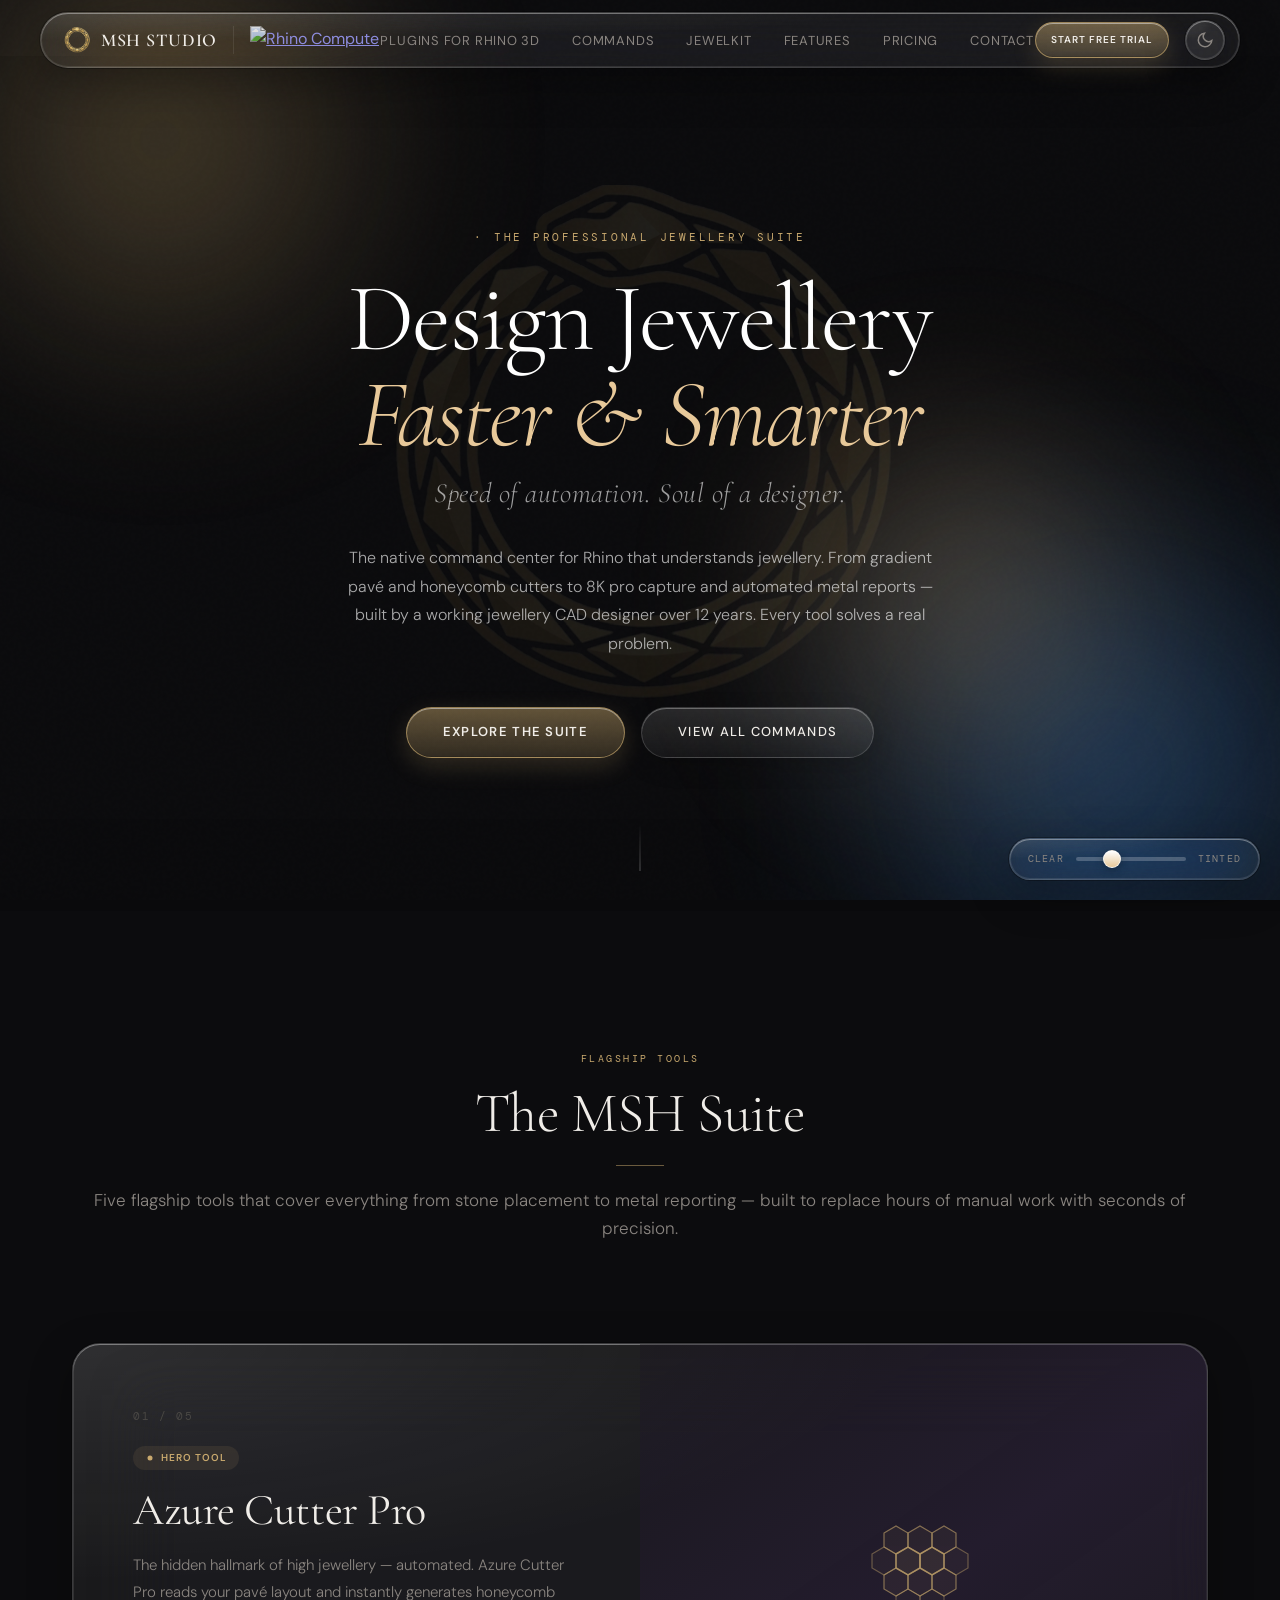
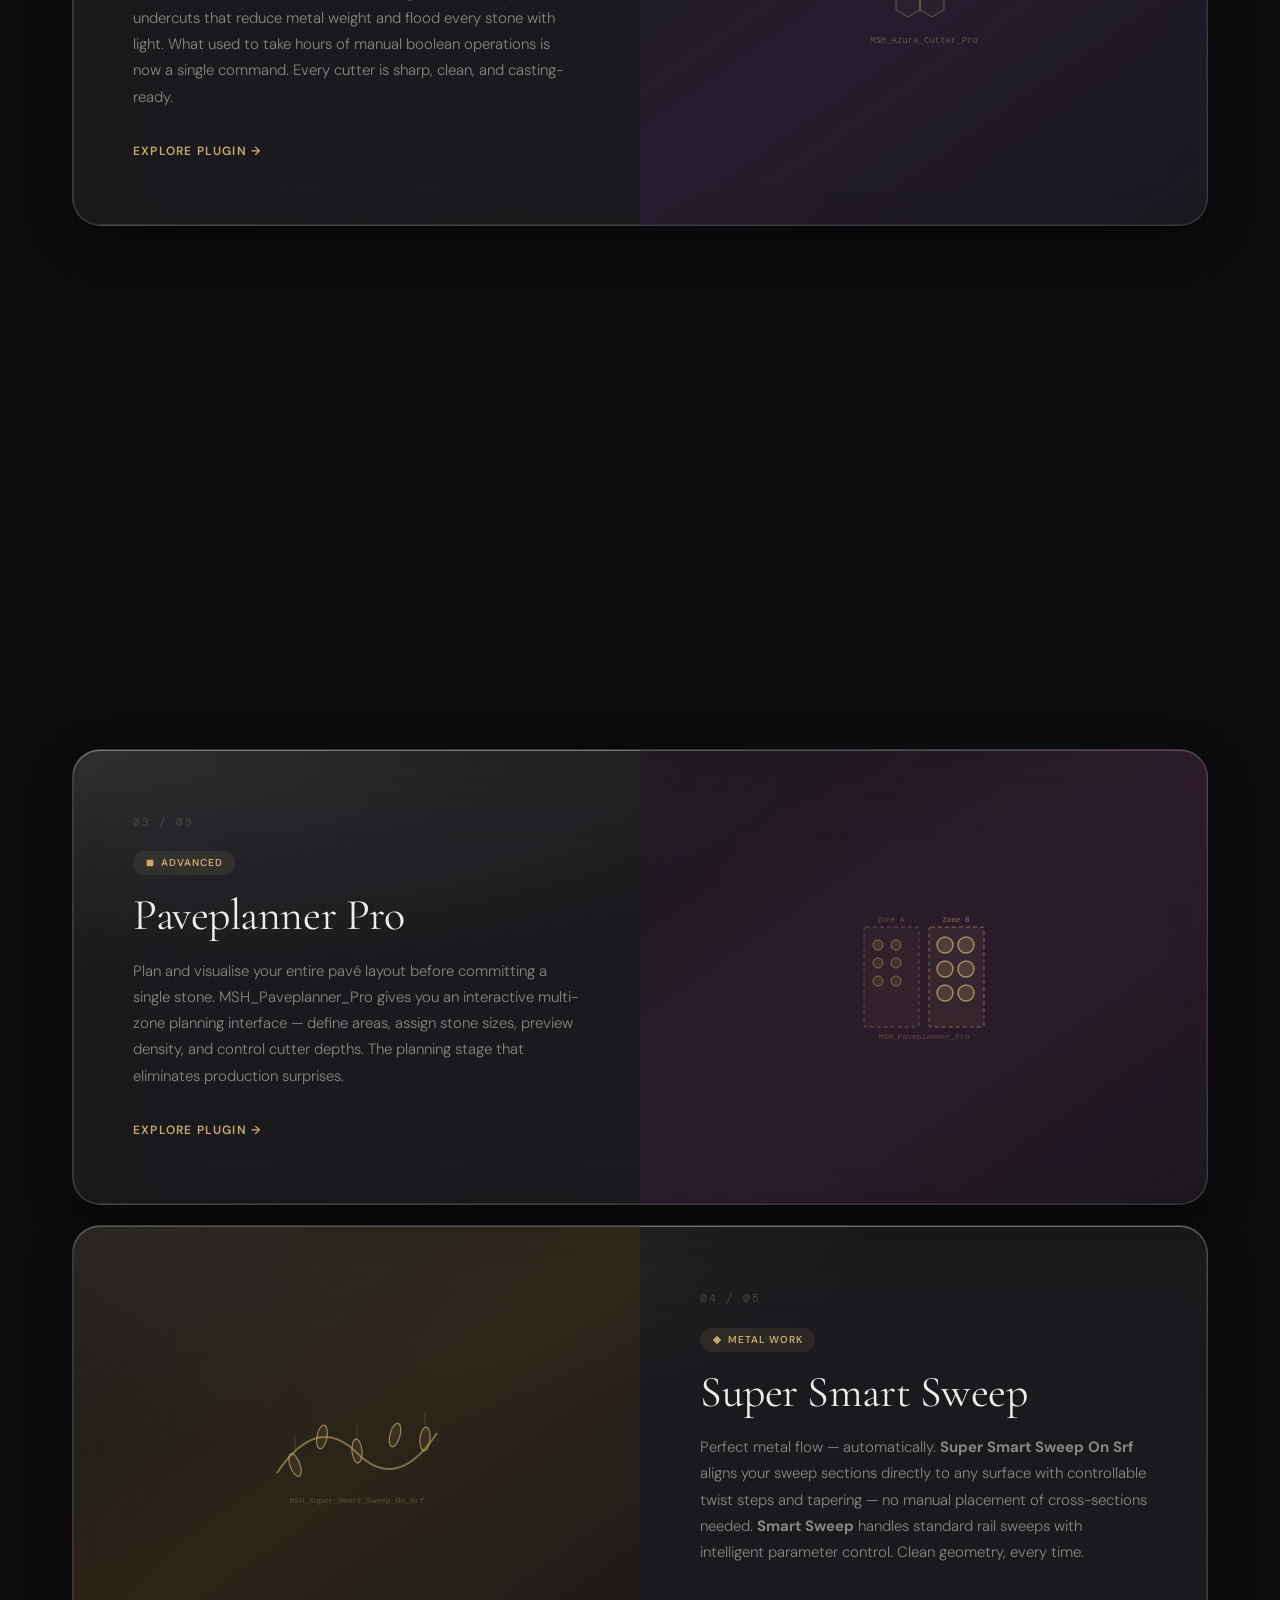
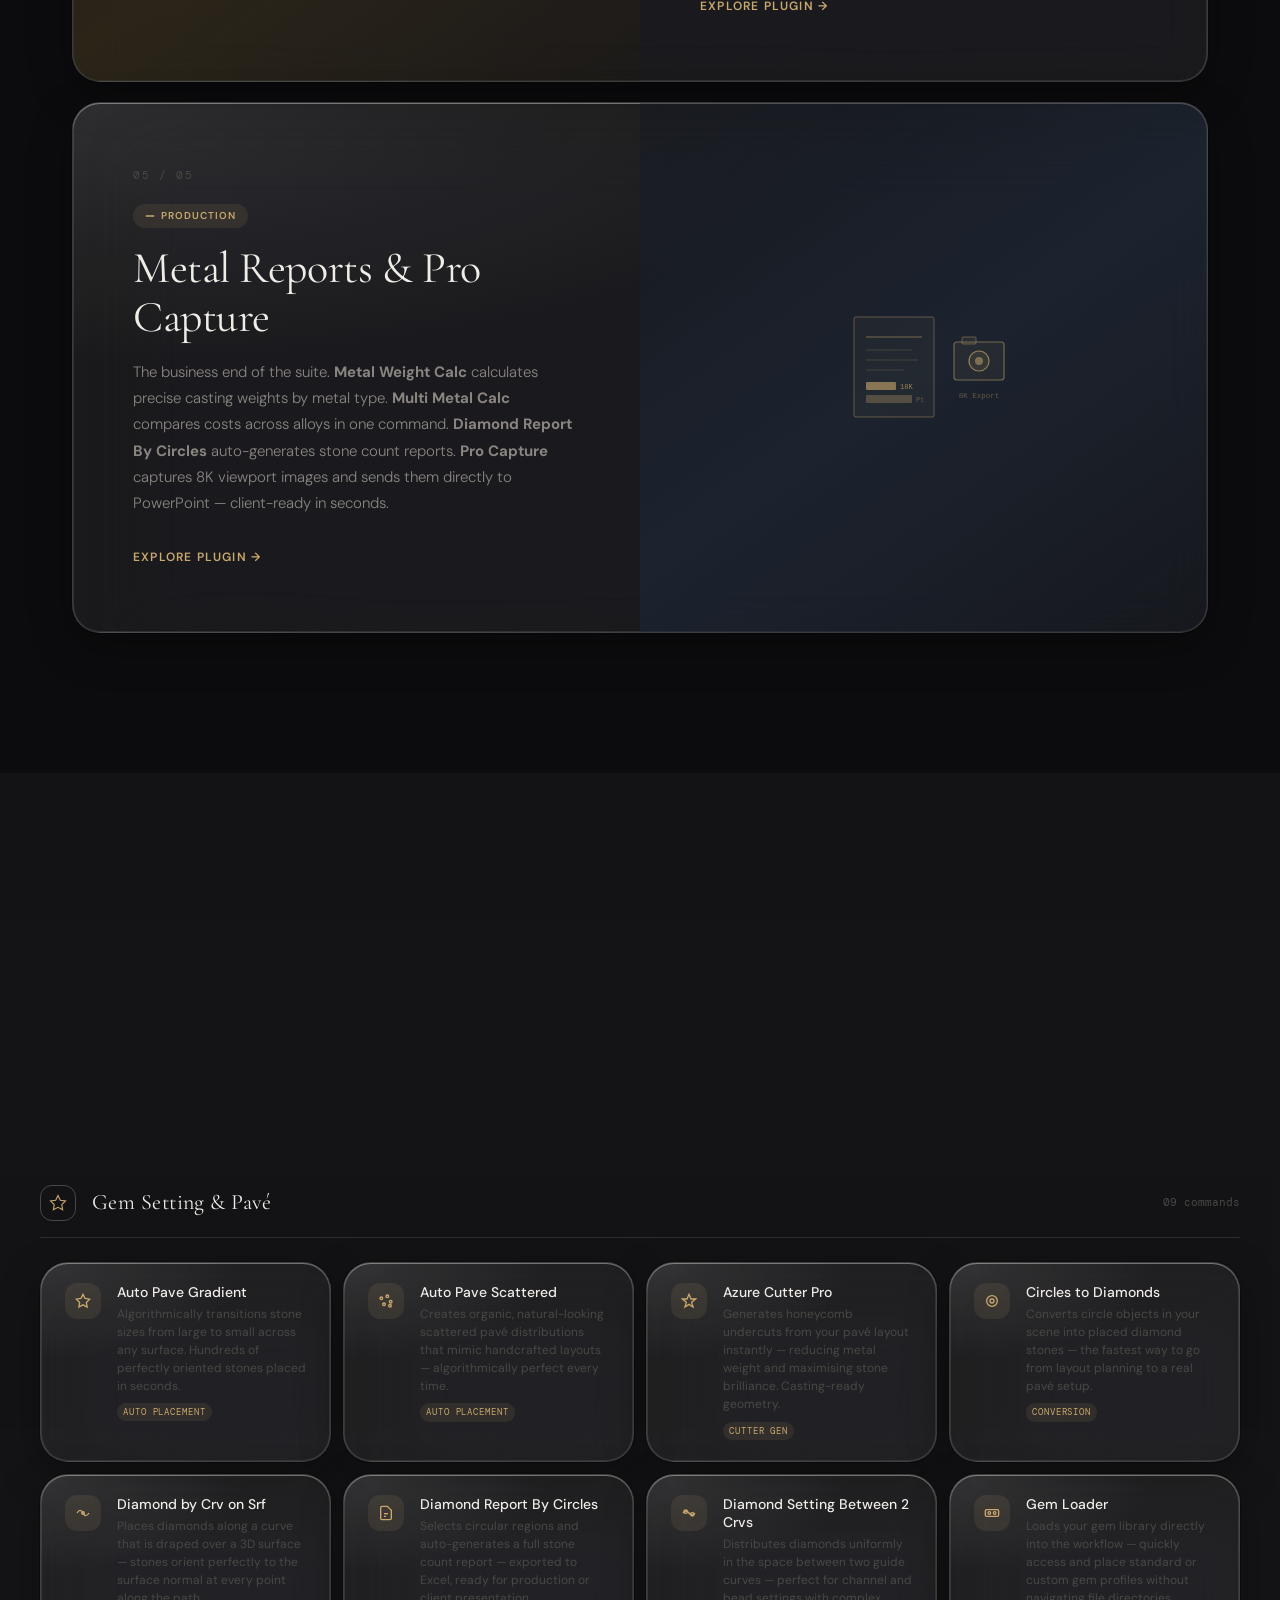
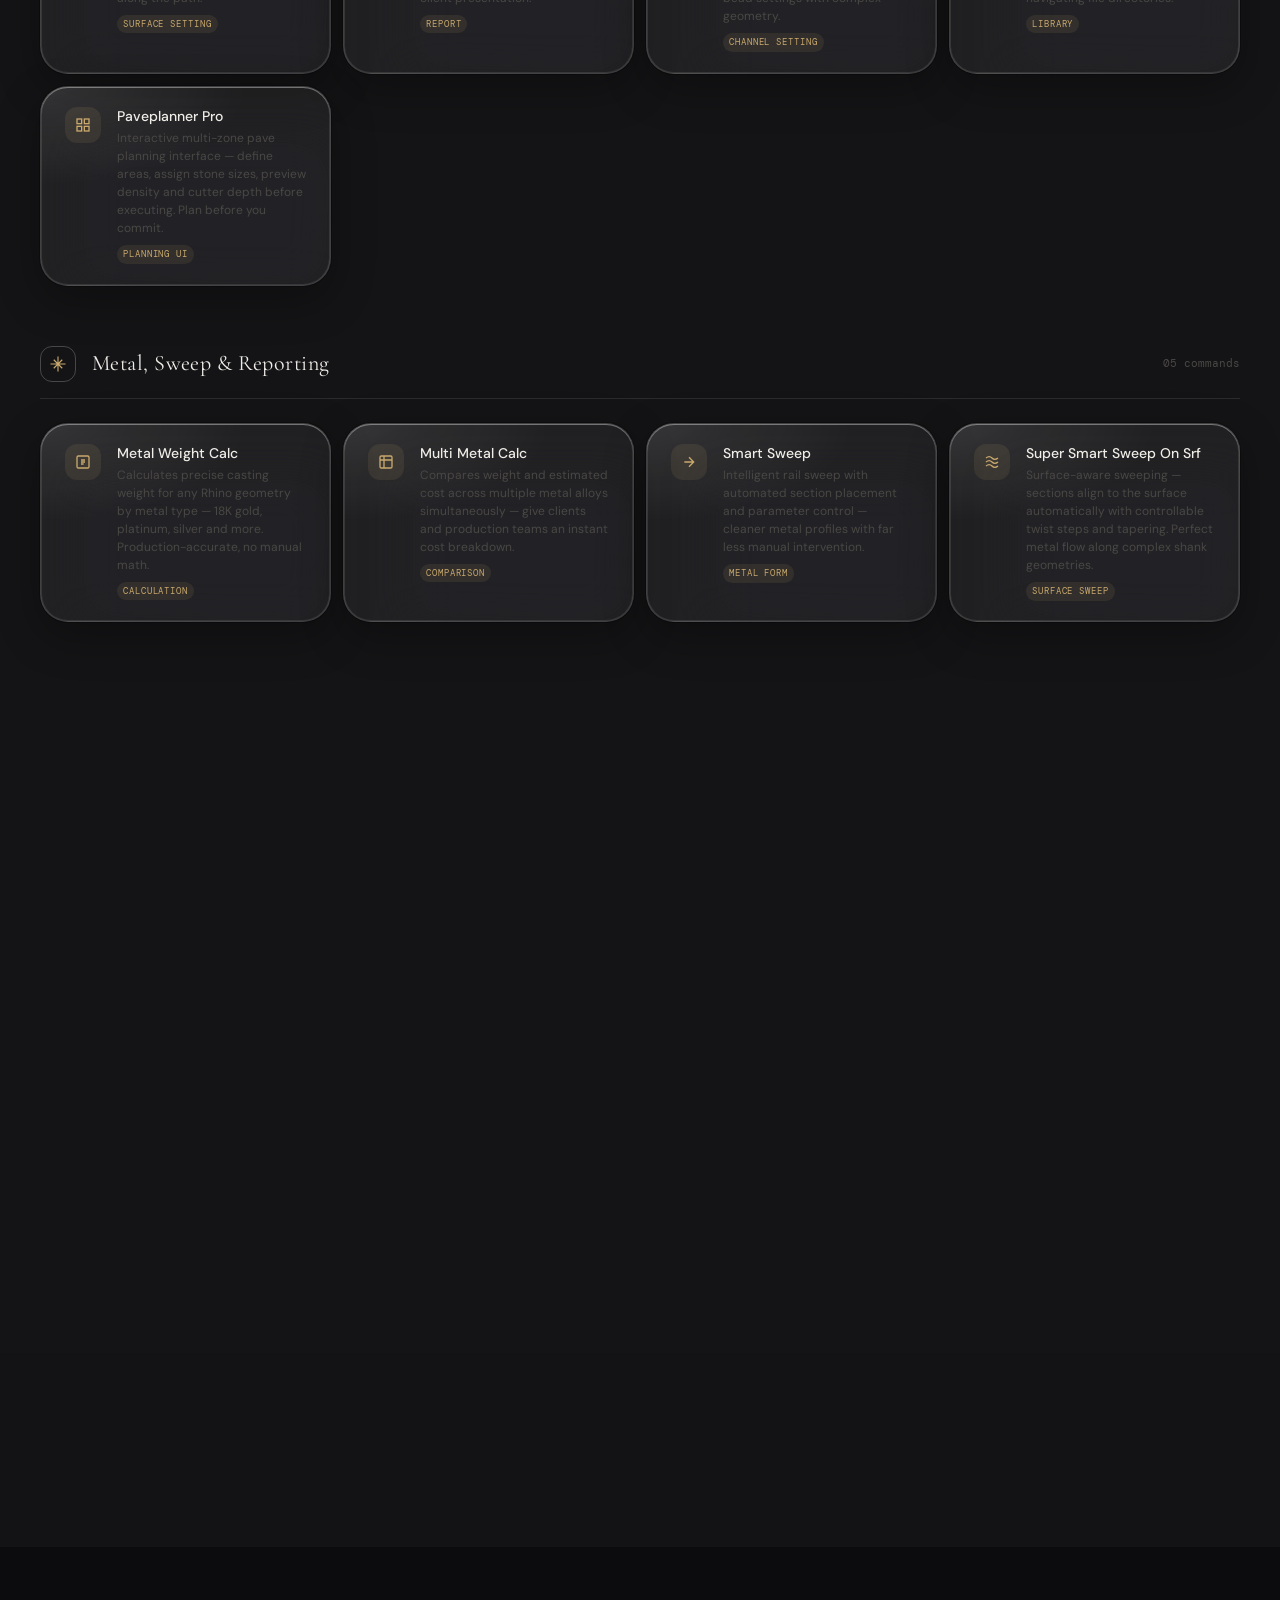
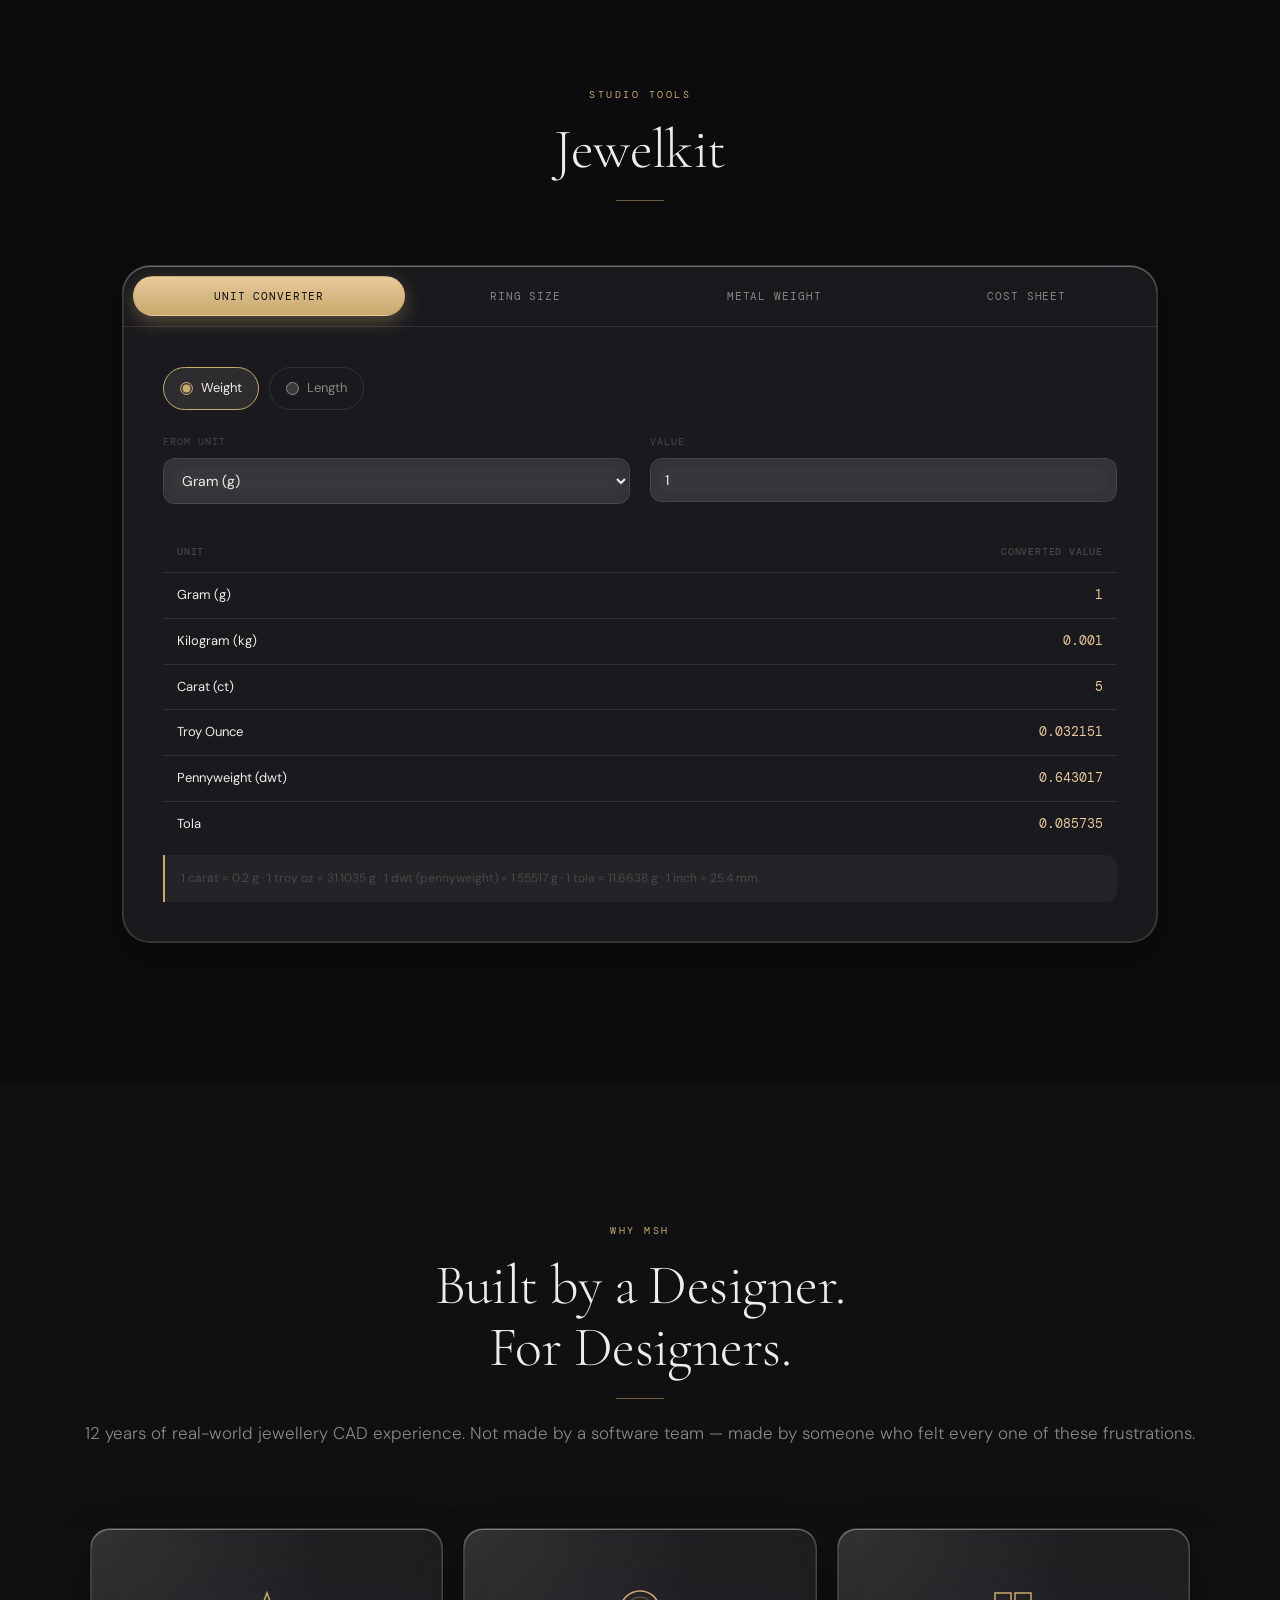
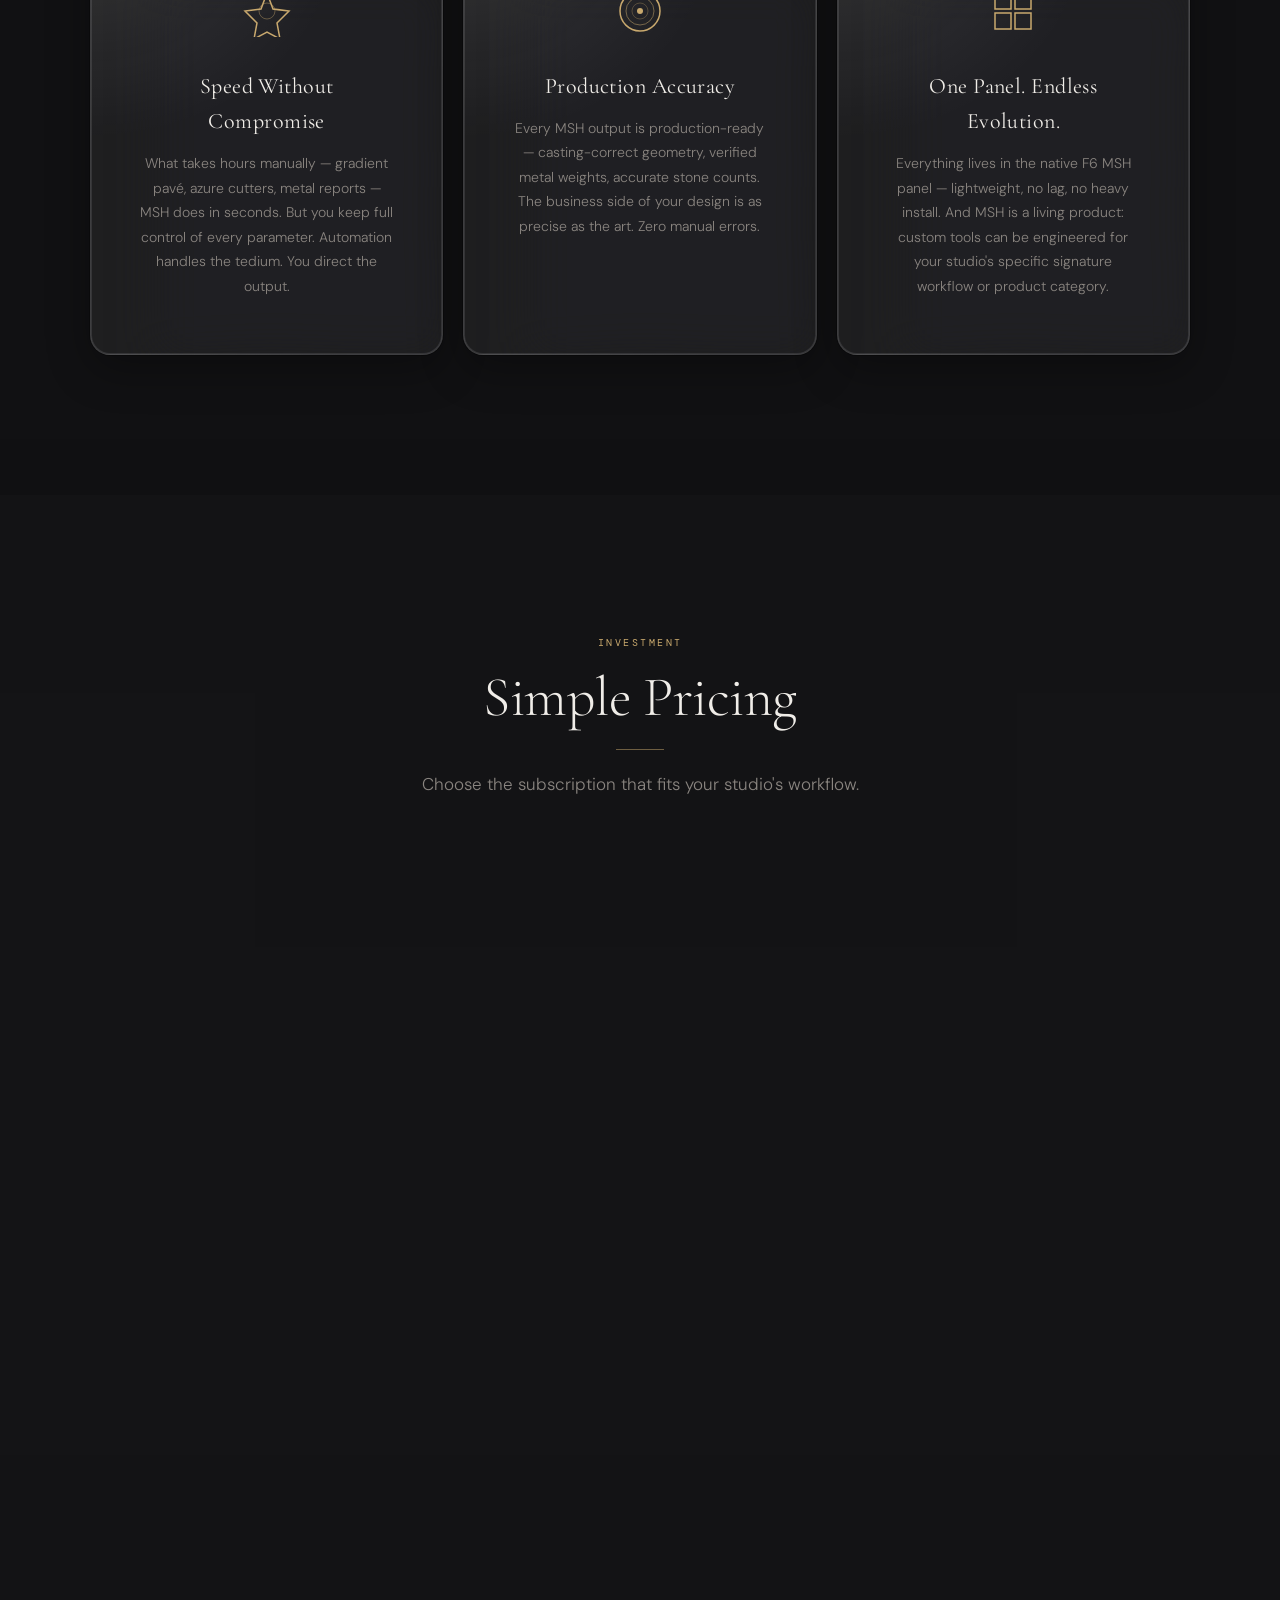
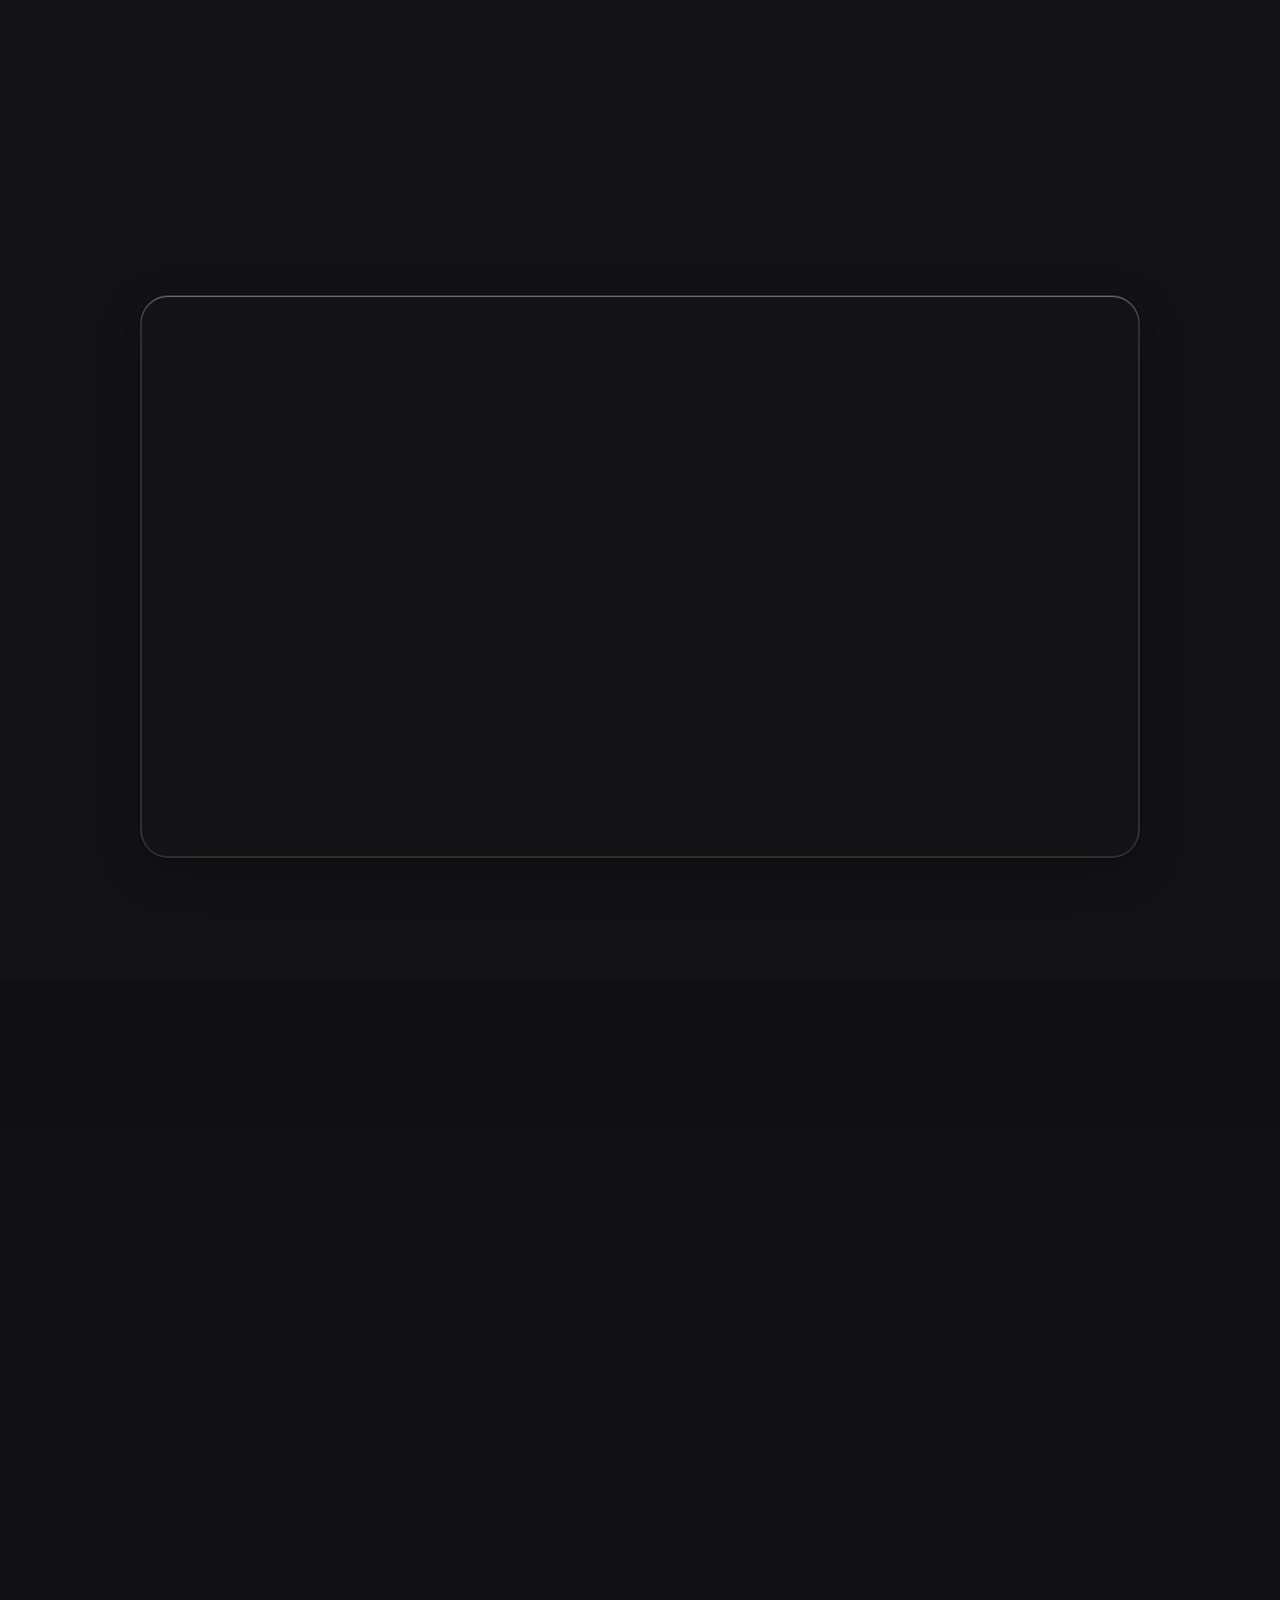
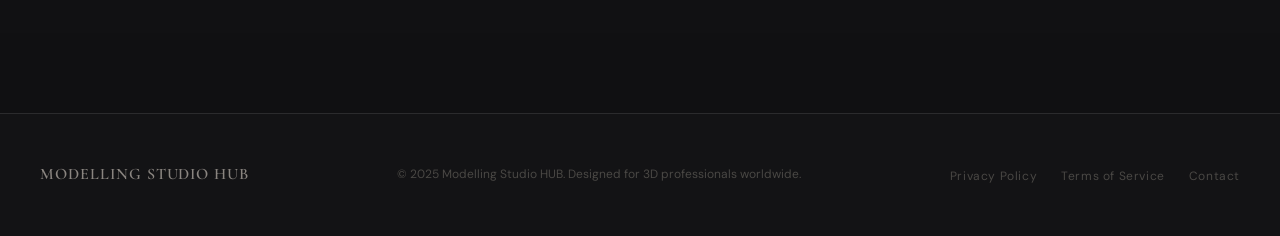
==== index.html @ 99977381 "Update index.html" ====
<!DOCTYPE html>
<html lang="en" data-theme="dark">
<head>
  <meta charset="UTF-8">
  <meta name="viewport" content="width=device-width, initial-scale=1.0">
  <title>Modelling Studio HUB — Professional Jewelry Plugins for Rhino 3D</title>
  <link rel="preconnect" href="https://fonts.googleapis.com">
  <link rel="preconnect" href="https://fonts.gstatic.com" crossorigin>
  <link rel="icon" href="data:image/svg+xml,%3Csvg xmlns='http://www.w3.org/2000/svg' viewBox='0 0 64 64'%3E%3Crect width='64' height='64' rx='10' fill='%230c0c0e'/%3E%3Cpolygon points='32,5 56,18 56,46 32,59 8,46 8,18' fill='none' stroke='%23c9a96e' stroke-width='3'/%3E%3Cpolygon points='32,18 44,24 44,40 32,46 20,40 20,24' fill='none' stroke='%23c9a96e' stroke-width='2' opacity='.65'/%3E%3Ccircle cx='32' cy='32' r='4.5' fill='%23c9a96e'/%3E%3C/svg%3E">
  <link href="https://fonts.googleapis.com/css2?family=Cormorant+Garamond:ital,wght@0,300;0,400;0,600;1,300;1,400&family=DM+Sans:wght@300;400;500;600&family=DM+Mono:wght@400;500&display=swap" rel="stylesheet">

  <style>
    /* ============================================
       CSS VARIABLES — DUAL THEME ENGINE
       ============================================ */
    :root {
      --transition-theme: color 0.4s ease, background-color 0.4s ease, border-color 0.4s ease, box-shadow 0.4s ease;
      --ease: cubic-bezier(0.4, 0, 0.2, 1);
      --radius-sm: 12px;
      --radius-md: 20px;
      --radius-lg: 28px;
      --radius-pill: 999px;
    }

    [data-theme="dark"] {
      --bg-base-solid:  #0c0c0e;
      --bg-base:        rgba(12, 12, 14, 0.5);
      --bg-surface:     rgba(20, 20, 22, 0.42);
      --bg-card:        rgba(26, 26, 30, 0.38);
      --bg-card-hover:  rgba(32, 32, 38, 0.5);
      --bg-glass:       rgba(20, 20, 22, 0.55);
      --border:         rgba(255, 255, 255, 0.14);
      --border-strong:  rgba(255, 255, 255, 0.24);
      --text-primary:   #f0ede8;
      --text-secondary: #8a8580;
      --text-muted:     #4a4845;
      --accent-gold:    #c9a96e;
      --accent-gold-lt: #e8c99a;
      --accent-blue:    #4a9eff;
      --accent-glow:    rgba(201, 169, 110, 0.15);
      --shadow-card:    0 8px 40px rgba(0,0,0,0.5);
      --shadow-glow:    0 0 60px rgba(201,169,110,0.08);
      --nav-bg:         rgba(12, 12, 14, 0.65);
      --hero-overlay:   rgba(0,0,0,0.35);
      --tag-bg:         rgba(201,169,110,0.1);
      --tag-color:      #c9a96e;
    }

    [data-theme="light"] {
      --bg-base-solid:  #faf9f7;
      --bg-base:        rgba(250, 249, 247, 0.5);
      --bg-surface:     rgba(244, 242, 238, 0.42);
      --bg-card:        rgba(255, 255, 255, 0.4);
      --bg-card-hover:  rgba(249, 248, 246, 0.55);
      --bg-glass:       rgba(250, 249, 247, 0.6);
      --border:         rgba(0,0,0,0.1);
      --border-strong:  rgba(0,0,0,0.2);
      --text-primary:   #1a1714;
      --text-secondary: #6b6560;
      --text-muted:     #b5b0aa;
      --accent-gold:    #9a7340;
      --accent-gold-lt: #c9a96e;
      --accent-blue:    #1a6cd4;
      --accent-glow:    rgba(154, 115, 64, 0.08);
      --shadow-card:    0 2px 20px rgba(0,0,0,0.08);
      --shadow-glow:    0 0 40px rgba(154,115,64,0.06);
      --nav-bg:         rgba(250,249,247,0.72);
      --hero-overlay:   rgba(0,0,0,0.22);
      --tag-bg:         rgba(154,115,64,0.08);
      --tag-color:      #9a7340;
    }

    /* ============================================
       RESET & BASE
       ============================================ */
    *, *::before, *::after { margin: 0; padding: 0; box-sizing: border-box; }

    html { scroll-behavior: smooth; font-size: 16px; }

    body {
      font-family: 'DM Sans', sans-serif;
      background: var(--bg-base-solid);
      color: var(--text-primary);
      overflow-x: hidden;
      transition: var(--transition-theme);
      line-height: 1.6;
    }

    /* ============================================
       SCROLLBAR
       ============================================ */
    ::-webkit-scrollbar { width: 4px; }
    ::-webkit-scrollbar-track { background: var(--bg-base-solid); }
    ::-webkit-scrollbar-thumb { background: var(--accent-gold); border-radius: 2px; }

    /* ============================================
       GRAIN TEXTURE OVERLAY
       ============================================ */
    body::before {
      content: '';
      position: fixed;
      inset: 0;
      background-image: url("data:image/svg+xml,%3Csvg viewBox='0 0 256 256' xmlns='http://www.w3.org/2000/svg'%3E%3Cfilter id='noise'%3E%3CfeTurbulence type='fractalNoise' baseFrequency='0.9' numOctaves='4' stitchTiles='stitch'/%3E%3C/filter%3E%3Crect width='100%25' height='100%25' filter='url(%23noise)' opacity='0.03'/%3E%3C/svg%3E");
      pointer-events: none;
      z-index: 9999;
      opacity: 0.4;
    }

    /* ============================================
       CURSOR SERPENT
       ============================================ */
    .cursor-serpent {
      position: fixed;
      top: 0; left: 0;
      width: 44px;
      max-width: none;
      height: auto;
      pointer-events: none;
      z-index: 10000;
      opacity: 0;
      transition: opacity 0.3s var(--ease);
      will-change: transform;
      filter: drop-shadow(0 2px 8px rgba(0,0,0,0.35));
    }

    @media (hover: none), (pointer: coarse) {
      .cursor-serpent { display: none; }
    }

    /* ============================================
       AMBIENT BACKGROUND GRADIENT BLOBS
       ============================================ */
    .bg-atmosphere {
      position: fixed;
      inset: 0;
      z-index: -3;
      overflow: hidden;
      pointer-events: none;
    }

    .bg-atmosphere .blob {
      position: absolute;
      border-radius: 50%;
      filter: blur(90px);
      opacity: 0.3;
      will-change: transform;
    }

    .blob-1 {
      width: 560px; height: 560px;
      top: -140px; left: -120px;
      background: radial-gradient(circle, var(--accent-gold) 0%, transparent 70%);
      animation: floatBlob 24s ease-in-out infinite;
    }

    .blob-2 {
      width: 620px; height: 620px;
      bottom: -180px; right: -140px;
      background: radial-gradient(circle, var(--accent-blue) 0%, transparent 70%);
      animation: floatBlob 28s ease-in-out infinite reverse;
    }

    .blob-3 {
      width: 440px; height: 440px;
      top: 42%; left: 58%;
      background: radial-gradient(circle, var(--accent-gold-lt) 0%, transparent 70%);
      animation: floatBlob 32s ease-in-out infinite;
    }

    @keyframes floatBlob {
      0%, 100% { transform: translate(0, 0) scale(1); }
      50%      { transform: translate(50px, -40px) scale(1.08); }
    }

    /* ============================================
       ROTATING BACKGROUND LOGO
       ============================================ */
    .bg-serpent {
      position: fixed;
      top: 50%;
      left: 50%;
      width: 560px;
      max-width: none;
      height: auto;
      transform: translate(-50%, -50%) rotate(0deg);
      opacity: 0.1;
      pointer-events: none;
      z-index: -2;
      will-change: transform;
    }

    /* ============================================
       NAVIGATION
       ============================================ */
    nav {
      position: fixed;
      top: 0;
      width: 100%;
      background: var(--nav-bg);
      backdrop-filter: saturate(200%) blur(24px);
      -webkit-backdrop-filter: saturate(200%) blur(24px);
      z-index: 1000;
      border-bottom: 1px solid var(--border);
      transition: var(--transition-theme);
    }

    .nav-container {
      max-width: 1200px;
      margin: 0 auto;
      padding: 0 32px;
      display: flex;
      justify-content: space-between;
      align-items: center;
      height: 56px;
    }

    .logo {
      display: flex;
      align-items: center;
      gap: 10px;
      text-decoration: none;
    }

    .brand-group {
      display: flex;
      align-items: center;
      gap: 16px;
    }

    .rhino-compute-link {
      display: flex;
      align-items: center;
      padding-left: 16px;
      border-left: 1px solid var(--border, rgba(128,128,128,0.3));
      opacity: 0.85;
      transition: opacity 0.3s;
    }

    .rhino-compute-link:hover { opacity: 1; }

    .rhino-compute-link img {
      height: 28px;
      width: auto;
      display: block;
    }

    @media (max-width: 900px) {
      .rhino-compute-link { display: none; }
    }

    .logo-mark {
      width: 28px;
      height: 28px;
      object-fit: contain;
      display: block;
    }

    .logo-text {
      font-family: 'Cormorant Garamond', serif;
      font-size: 18px;
      font-weight: 600;
      color: var(--text-primary);
      letter-spacing: 0.04em;
      text-transform: uppercase;
      transition: color 0.3s;
    }

    .nav-links {
      display: flex;
      gap: 32px;
      list-style: none;
      align-items: center;
    }

    .nav-links a {
      color: var(--text-secondary);
      text-decoration: none;
      font-size: 13px;
      font-weight: 400;
      letter-spacing: 0.06em;
      text-transform: uppercase;
      transition: color 0.3s;
    }

    .nav-links a:hover { color: var(--accent-gold); }

    .nav-actions {
      display: flex;
      align-items: center;
      gap: 16px;
    }

    /* Trial License CTA */
    .nav-trial {
      display: inline-flex;
      align-items: center;
      justify-content: center;
      height: 36px;
      padding: 0 15px;
      border: 1px solid var(--accent-gold);
      border-radius: var(--radius-pill);
      color: var(--accent-gold);
      text-decoration: none;
      font-size: 10px;
      font-weight: 600;
      letter-spacing: 0.1em;
      text-transform: uppercase;
      white-space: nowrap;
      transition: all 0.3s;
    }

    .nav-trial:hover {
      background: var(--accent-gold);
      color: #0c0c0e;
      box-shadow: 0 8px 24px rgba(201,169,110,0.18);
    }

    /* Theme Toggle */
    .theme-toggle {
      width: 40px;
      height: 40px;
      border-radius: 50%;
      border: 1px solid var(--border-strong);
      background: transparent;
      cursor: pointer;
      display: flex;
      align-items: center;
      justify-content: center;
      color: var(--text-secondary);
      transition: all 0.3s;
      position: relative;
      overflow: hidden;
    }

    .theme-toggle:hover {
      border-color: var(--accent-gold);
      color: var(--accent-gold);
    }

    .theme-toggle svg {
      position: absolute;
      transition: transform 0.4s ease, opacity 0.4s ease;
    }

    .icon-sun { opacity: 0; transform: rotate(-90deg) scale(0.5); }
    .icon-moon { opacity: 1; transform: rotate(0deg) scale(1); }

    [data-theme="light"] .icon-sun { opacity: 1; transform: rotate(0deg) scale(1); }
    [data-theme="light"] .icon-moon { opacity: 0; transform: rotate(90deg) scale(0.5); }

    /* ============================================
       HERO
       ============================================ */
    .hero {
      margin-top: 56px;
      min-height: 95vh;
      display: flex;
      flex-direction: column;
      justify-content: center;
      align-items: center;
      text-align: center;
      padding: 100px 32px 80px;
      position: relative;
      overflow: hidden;
    }

    .hero-overlay {
      position: absolute;
      inset: 0;
      background: var(--hero-overlay);
      z-index: 1;
    }

    .hero-content {
      position: relative;
      z-index: 2;
      max-width: 900px;
    }

    .hero-eyebrow {
      font-family: 'DM Mono', monospace;
      font-size: 11px;
      letter-spacing: 0.25em;
      text-transform: uppercase;
      color: var(--accent-gold);
      margin-bottom: 24px;
      opacity: 0;
      animation: fadeSlideUp 0.8s ease 0.2s forwards;
    }

    .hero-title {
      font-family: 'Cormorant Garamond', serif;
      font-size: clamp(52px, 8vw, 96px);
      font-weight: 300;
      line-height: 1.0;
      letter-spacing: -0.02em;
      color: #ffffff;
      margin-bottom: 8px;
      opacity: 0;
      animation: fadeSlideUp 0.9s ease 0.35s forwards;
    }

    .hero-title em {
      font-style: italic;
      color: var(--accent-gold-lt);
    }

    .hero-subtitle {
      font-family: 'Cormorant Garamond', serif;
      font-size: clamp(20px, 3vw, 28px);
      font-weight: 300;
      font-style: italic;
      color: rgba(255,255,255,0.6);
      margin-bottom: 28px;
      letter-spacing: 0.02em;
      opacity: 0;
      animation: fadeSlideUp 0.9s ease 0.5s forwards;
    }

    .hero-desc {
      font-size: 16px;
      color: rgba(255,255,255,0.65);
      line-height: 1.8;
      max-width: 600px;
      margin: 0 auto 48px;
      font-weight: 300;
      opacity: 0;
      animation: fadeSlideUp 0.9s ease 0.65s forwards;
    }

    .hero-cta {
      display: flex;
      gap: 16px;
      justify-content: center;
      opacity: 0;
      animation: fadeSlideUp 0.9s ease 0.8s forwards;
    }

    .btn-gold, .btn-outline {
      position: relative;
      overflow: hidden;
    }

    .btn-gold::before, .btn-outline::before {
      content: '';
      position: absolute;
      top: 0; left: -75%;
      width: 50%; height: 100%;
      background: linear-gradient(120deg, transparent, rgba(255,255,255,0.4), transparent);
      transform: skewX(-20deg);
      transition: left 0.6s var(--ease);
      pointer-events: none;
    }

    .btn-gold:hover::before, .btn-outline:hover::before { left: 125%; }

    .btn-gold {
      background: var(--accent-gold);
      color: #0c0c0e;
      padding: 14px 36px;
      border-radius: var(--radius-pill);
      text-decoration: none;
      font-size: 13px;
      font-weight: 600;
      letter-spacing: 0.1em;
      text-transform: uppercase;
      transition: all 0.3s var(--ease);
      border: none;
      cursor: pointer;
    }

    .btn-gold:hover {
      background: var(--accent-gold-lt);
      transform: translateY(-2px);
      box-shadow: 0 12px 32px rgba(201,169,110,0.3);
    }

    .btn-outline {
      background: rgba(255,255,255,0.06);
      backdrop-filter: blur(12px) saturate(180%);
      -webkit-backdrop-filter: blur(12px) saturate(180%);
      color: rgba(255,255,255,0.85);
      padding: 14px 36px;
      border-radius: var(--radius-pill);
      text-decoration: none;
      font-size: 13px;
      font-weight: 500;
      letter-spacing: 0.1em;
      text-transform: uppercase;
      border: 1px solid rgba(255,255,255,0.3);
      transition: all 0.3s var(--ease);
    }

    .btn-outline:hover {
      border-color: var(--accent-gold);
      color: var(--accent-gold);
      transform: translateY(-2px);
    }

    /* Scroll indicator */
    .scroll-indicator {
      position: absolute;
      bottom: 40px;
      left: 50%;
      transform: translateX(-50%);
      z-index: 2;
      display: flex;
      flex-direction: column;
      align-items: center;
      gap: 8px;
      opacity: 0;
      animation: fadeIn 1s ease 1.4s forwards;
    }

    .scroll-line {
      width: 1px;
      height: 48px;
      background: linear-gradient(to bottom, transparent, rgba(255,255,255,0.3));
      position: relative;
      overflow: hidden;
    }

    .scroll-line::after {
      content: '';
      position: absolute;
      top: -100%;
      width: 100%;
      height: 100%;
      background: var(--accent-gold);
      animation: scrollDrop 2s ease-in-out infinite;
    }

    /* ============================================
       SECTION COMMONS
       ============================================ */
    .section-label {
      font-family: 'DM Mono', monospace;
      font-size: 10px;
      letter-spacing: 0.25em;
      text-transform: uppercase;
      color: var(--accent-gold);
      margin-bottom: 16px;
    }

    .section-title {
      font-family: 'Cormorant Garamond', serif;
      font-size: clamp(36px, 5vw, 56px);
      font-weight: 300;
      letter-spacing: -0.01em;
      line-height: 1.1;
      color: var(--text-primary);
      margin-bottom: 16px;
    }

    .section-subtitle {
      font-size: 17px;
      color: var(--text-secondary);
      font-weight: 300;
      line-height: 1.7;
    }

    .divider {
      width: 48px;
      height: 1px;
      background: var(--accent-gold);
      margin: 20px auto;
      opacity: 0.5;
    }

    /* ============================================
       VIDEO SECTION
       ============================================ */
    .video-section {
      background: var(--bg-surface);
      padding: 120px 32px;
      text-align: center;
      transition: var(--transition-theme);
    }

    .video-section .section-header {
      margin-bottom: 60px;
    }

    .video-wrapper {
      max-width: 1000px;
      margin: 0 auto;
      border: 1px solid var(--border);
      border-radius: var(--radius-lg);
      overflow: hidden;
      box-shadow: var(--shadow-card);
      position: relative;
    }

    .video-wrapper::before {
      content: '';
      position: absolute;
      inset: -1px;
      padding: 1px;
      background: linear-gradient(135deg, var(--accent-gold) 0%, transparent 50%, var(--accent-gold) 100%);
      -webkit-mask: linear-gradient(#fff 0 0) content-box, linear-gradient(#fff 0 0);
      -webkit-mask-composite: xor;
      mask-composite: exclude;
      opacity: 0.25;
      z-index: 1;
      pointer-events: none;
    }

    .video-wrapper iframe,
    .video-wrapper video {
      width: 100%;
      aspect-ratio: 16/9;
      border: none;
      display: block;
      object-fit: cover;
    }

    /* ============================================
       PLUGINS SECTION
       ============================================ */
    .plugins-section {
      padding: 140px 32px;
      max-width: 1200px;
      margin: 0 auto;
    }

    .plugins-section .section-header {
      text-align: center;
      margin-bottom: 100px;
    }

    .plugin-grid {
      display: grid;
      gap: 20px;
    }

    .plugin-card {
      display: grid;
      grid-template-columns: 1fr 1fr;
      background: var(--bg-card);
      backdrop-filter: blur(18px) saturate(180%);
      -webkit-backdrop-filter: blur(18px) saturate(180%);
      border: 1px solid var(--border);
      border-radius: var(--radius-lg);
      overflow: hidden;
      box-shadow: var(--shadow-card);
      transition: transform 0.4s var(--ease), border-color 0.4s var(--ease), box-shadow 0.4s var(--ease);
      position: relative;
      overflow: hidden;
    }

    .plugin-card::before {
      content: '';
      position: absolute;
      inset: 0;
      background: linear-gradient(135deg, var(--accent-glow), transparent);
      opacity: 0;
      transition: opacity 0.5s;
    }

    .plugin-card:hover {
      border-color: var(--border-strong);
      box-shadow: var(--shadow-glow);
      z-index: 1;
    }

    .plugin-card:hover::before { opacity: 1; }

    .plugin-card:nth-child(even) .plugin-content { order: 2; }
    .plugin-card:nth-child(even) .plugin-visual { order: 1; }

    .plugin-content {
      padding: 64px 60px;
      display: flex;
      flex-direction: column;
      justify-content: center;
      position: relative;
      z-index: 1;
    }

    .plugin-number {
      font-family: 'DM Mono', monospace;
      font-size: 11px;
      color: var(--text-muted);
      letter-spacing: 0.15em;
      margin-bottom: 20px;
    }

    .plugin-tag {
      display: inline-flex;
      align-items: center;
      gap: 6px;
      background: var(--tag-bg);
      color: var(--tag-color);
      padding: 4px 12px;
      border-radius: var(--radius-pill);
      font-size: 10px;
      font-weight: 600;
      letter-spacing: 0.1em;
      text-transform: uppercase;
      margin-bottom: 16px;
      width: fit-content;
    }

    .plugin-name {
      font-family: 'Cormorant Garamond', serif;
      font-size: clamp(28px, 3.5vw, 44px);
      font-weight: 400;
      letter-spacing: -0.01em;
      line-height: 1.1;
      margin-bottom: 18px;
      color: var(--text-primary);
    }

    .plugin-desc {
      font-size: 15px;
      color: var(--text-secondary);
      line-height: 1.75;
      margin-bottom: 32px;
      font-weight: 300;
    }

    .plugin-link {
      display: inline-flex;
      align-items: center;
      gap: 8px;
      color: var(--accent-gold);
      text-decoration: none;
      font-size: 12px;
      font-weight: 600;
      letter-spacing: 0.1em;
      text-transform: uppercase;
      transition: all 0.3s;
      position: relative;
    }

    .plugin-link::after {
      content: '';
      position: absolute;
      bottom: -2px;
      left: 0;
      width: 0;
      height: 1px;
      background: var(--accent-gold);
      transition: width 0.3s;
    }

    .plugin-link:hover::after { width: 100%; }
    .plugin-link:hover { gap: 14px; }

    .plugin-visual {
      position: relative;
      overflow: hidden;
      min-height: 400px;
      display: flex;
      align-items: center;
      justify-content: center;
    }

    .plugin-visual svg { position: relative; z-index: 1; }

    /* Visual gradients */
    .vis-1 { background: linear-gradient(145deg, #1a1520 0%, #2d1f3d 50%, #1a1520 100%); }
    .vis-2 { background: linear-gradient(145deg, #101a20 0%, #1a3040 50%, #101a20 100%); }
    .vis-3 { background: linear-gradient(145deg, #201520 0%, #3d1f35 50%, #201520 100%); }
    .vis-4 { background: linear-gradient(145deg, #201a10 0%, #3d3015 50%, #201a10 100%); }
    .vis-5 { background: linear-gradient(145deg, #101520 0%, #1f2d40 50%, #101520 100%); }

    [data-theme="light"] .vis-1 { background: linear-gradient(145deg, #f0eaf8 0%, #e0d0f0 50%, #f0eaf8 100%); }
    [data-theme="light"] .vis-2 { background: linear-gradient(145deg, #e8f0f8 0%, #d0e4f5 50%, #e8f0f8 100%); }
    [data-theme="light"] .vis-3 { background: linear-gradient(145deg, #f8e8f0 0%, #f0d0e4 50%, #f8e8f0 100%); }
    [data-theme="light"] .vis-4 { background: linear-gradient(145deg, #f8f0e0 0%, #f5e8c0 50%, #f8f0e0 100%); }
    [data-theme="light"] .vis-5 { background: linear-gradient(145deg, #e0e8f8 0%, #c8d8f5 50%, #e0e8f8 100%); }

    /* ============================================
       COMMAND HUB SECTION
       ============================================ */
    .command-section {
      padding: 140px 32px;
      background: var(--bg-surface);
      transition: var(--transition-theme);
    }

    .command-section .section-header {
      text-align: center;
      max-width: 700px;
      margin: 0 auto 80px;
    }

    .command-categories {
      max-width: 1200px;
      margin: 0 auto;
    }

    .category-block {
      margin-bottom: 60px;
    }

    .category-header {
      display: flex;
      align-items: center;
      gap: 16px;
      margin-bottom: 24px;
      padding-bottom: 16px;
      border-bottom: 1px solid var(--border);
    }

    .category-icon {
      width: 36px;
      height: 36px;
      border: 1px solid var(--border-strong);
      border-radius: var(--radius-sm);
      display: flex;
      align-items: center;
      justify-content: center;
      color: var(--accent-gold);
      flex-shrink: 0;
    }

    .category-name {
      font-family: 'Cormorant Garamond', serif;
      font-size: 22px;
      font-weight: 400;
      letter-spacing: 0.02em;
      color: var(--text-primary);
    }

    .category-count {
      font-family: 'DM Mono', monospace;
      font-size: 11px;
      color: var(--text-muted);
      margin-left: auto;
    }

    .commands-grid {
      display: grid;
      grid-template-columns: repeat(auto-fill, minmax(280px, 1fr));
      gap: 12px;
    }

    .command-card {
      background: var(--bg-card);
      backdrop-filter: blur(18px) saturate(180%);
      -webkit-backdrop-filter: blur(18px) saturate(180%);
      border: 1px solid var(--border);
      border-radius: var(--radius-lg);
      padding: 20px 24px;
      display: flex;
      align-items: flex-start;
      gap: 16px;
      transition: all 0.3s;
      cursor: default;
    }

    .command-card:hover {
      border-color: var(--border-strong);
      background: var(--bg-card-hover);
      transform: translateY(-2px);
      box-shadow: var(--shadow-card);
    }

    .command-icon-wrap {
      width: 36px;
      height: 36px;
      background: var(--tag-bg);
      border-radius: var(--radius-sm);
      display: flex;
      align-items: center;
      justify-content: center;
      flex-shrink: 0;
      color: var(--accent-gold);
    }

    .command-info { flex: 1; }

    .command-name {
      font-size: 14px;
      font-weight: 500;
      color: var(--text-primary);
      margin-bottom: 4px;
      line-height: 1.3;
    }

    .command-desc {
      font-size: 12px;
      color: var(--text-muted);
      line-height: 1.5;
    }

    .command-badge {
      font-family: 'DM Mono', monospace;
      font-size: 9px;
      letter-spacing: 0.1em;
      color: var(--accent-gold);
      background: var(--tag-bg);
      padding: 2px 6px;
      border-radius: var(--radius-pill);
      text-transform: uppercase;
      margin-top: 8px;
      display: inline-block;
    }

    /* ============================================
       FEATURES SECTION
       ============================================ */
    .features-section {
      padding: 140px 32px;
      background: var(--bg-base);
      transition: var(--transition-theme);
    }

    .features-section .section-header {
      text-align: center;
      margin-bottom: 80px;
    }

    .features-grid {
      display: grid;
      grid-template-columns: repeat(3, 1fr);
      gap: 20px;
      max-width: 1100px;
      margin: 0 auto;
    }

    .feature-item {
      background: var(--bg-base);
      backdrop-filter: blur(14px) saturate(180%);
      -webkit-backdrop-filter: blur(14px) saturate(180%);
      border: 1px solid var(--border);
      border-radius: var(--radius-md);
      box-shadow: var(--shadow-card);
      padding: 56px 48px;
      text-align: center;
      position: relative;
      transition: background 0.3s var(--ease), border-color 0.3s var(--ease), transform 0.3s var(--ease), box-shadow 0.3s var(--ease);
    }

    .feature-item:hover {
      background: var(--bg-card);
      border-color: var(--border-strong);
      transform: translateY(-4px);
    }

    .feature-icon {
      width: 52px;
      height: 52px;
      margin: 0 auto 24px;
      color: var(--accent-gold);
    }

    .feature-title {
      font-family: 'Cormorant Garamond', serif;
      font-size: 22px;
      font-weight: 400;
      color: var(--text-primary);
      margin-bottom: 12px;
      letter-spacing: 0.02em;
    }

    .feature-text {
      font-size: 14px;
      color: var(--text-secondary);
      line-height: 1.75;
      font-weight: 300;
    }

    /* ============================================
       PRICING SECTION
       ============================================ */
    .pricing-section {
      padding: 140px 32px;
      background: var(--bg-surface);
      transition: var(--transition-theme);
    }

    .pricing-section .section-header {
      text-align: center;
      margin-bottom: 80px;
    }

    .pricing-grid {
      display: grid;
      grid-template-columns: repeat(3, 1fr);
      gap: 20px;
      max-width: 1100px;
      margin: 0 auto;
    }

    .pricing-card {
      background: var(--bg-card);
      backdrop-filter: blur(18px) saturate(180%);
      -webkit-backdrop-filter: blur(18px) saturate(180%);
      border: 1px solid var(--border);
      border-radius: var(--radius-lg);
      box-shadow: var(--shadow-card);
      padding: 56px 44px;
      text-align: center;
      position: relative;
      transition: border-color 0.4s var(--ease), box-shadow 0.4s var(--ease), transform 0.4s var(--ease), background 0.4s var(--ease);
    }

    .pricing-card:hover {
      border-color: var(--border-strong);
      box-shadow: 0 16px 48px rgba(0,0,0,0.35);
      transform: translateY(-6px);
    }

    .pricing-card.featured {
      border-color: var(--accent-gold);
      background: var(--bg-card-hover);
    }

    .pricing-badge {
      position: absolute;
      top: -1px;
      left: 50%;
      transform: translateX(-50%);
      background: var(--accent-gold);
      color: #0c0c0e;
      padding: 5px 20px;
      border-radius: 0 0 var(--radius-sm) var(--radius-sm);
      font-size: 10px;
      font-weight: 700;
      letter-spacing: 0.1em;
      text-transform: uppercase;
    }

    .pricing-period {
      font-family: 'DM Mono', monospace;
      font-size: 11px;
      letter-spacing: 0.15em;
      text-transform: uppercase;
      color: var(--text-muted);
      margin-bottom: 20px;
    }

    .pricing-amount {
      font-family: 'Cormorant Garamond', serif;
      font-size: 52px;
      font-weight: 300;
      color: var(--text-primary);
      letter-spacing: -0.02em;
      line-height: 1;
      margin-bottom: 8px;
    }

    .pricing-duration {
      font-size: 13px;
      color: var(--text-muted);
      margin-bottom: 40px;
      font-weight: 300;
    }

    .pricing-features {
      list-style: none;
      margin-bottom: 44px;
      text-align: left;
    }

    .pricing-features li {
      padding: 10px 0;
      font-size: 14px;
      color: var(--text-secondary);
      display: flex;
      align-items: center;
      gap: 12px;
      border-bottom: 1px solid var(--border);
    }

    .pricing-features li:last-child { border-bottom: none; }

    .pricing-features li::before {
      content: '';
      width: 4px;
      height: 4px;
      background: var(--accent-gold);
      border-radius: 50%;
      flex-shrink: 0;
    }

    .btn-pricing {
      display: block;
      text-align: center;
      padding: 14px 32px;
      background: transparent;
      border: 1px solid var(--accent-gold);
      color: var(--accent-gold);
      text-decoration: none;
      font-size: 12px;
      font-weight: 600;
      letter-spacing: 0.12em;
      text-transform: uppercase;
      transition: all 0.3s;
    }

    .btn-pricing:hover,
    .pricing-card.featured .btn-pricing {
      background: var(--accent-gold);
      color: #0c0c0e;
    }

    .pricing-card.featured .btn-pricing:hover {
      background: var(--accent-gold-lt);
      border-color: var(--accent-gold-lt);
    }

    /* ============================================
       CONTACT SECTION
       ============================================ */
    .contact-section {
      padding: 140px 32px;
      background: var(--bg-base);
      transition: var(--transition-theme);
    }

    .contact-section .section-header {
      text-align: center;
      margin-bottom: 80px;
    }

    .contact-grid {
      display: grid;
      grid-template-columns: repeat(4, 1fr);
      gap: 20px;
      max-width: 1200px;
      margin: 0 auto;
    }

    .contact-item {
      background: var(--bg-base);
      backdrop-filter: blur(14px) saturate(180%);
      -webkit-backdrop-filter: blur(14px) saturate(180%);
      border: 1px solid var(--border);
      border-radius: var(--radius-md);
      box-shadow: var(--shadow-card);
      padding: 48px 36px;
      text-align: center;
      transition: background 0.3s var(--ease), border-color 0.3s var(--ease), transform 0.3s var(--ease);
    }

    .contact-item:hover {
      background: var(--bg-card);
      border-color: var(--border-strong);
      transform: translateY(-4px);
    }

    .contact-icon {
      width: 36px;
      height: 36px;
      margin: 0 auto 20px;
      color: var(--accent-gold);
    }

    .contact-label {
      font-family: 'DM Mono', monospace;
      font-size: 10px;
      color: var(--text-muted);
      letter-spacing: 0.15em;
      text-transform: uppercase;
      margin-bottom: 10px;
    }

    .contact-value {
      font-size: 15px;
      font-weight: 400;
      color: var(--text-primary);
    }

    .contact-value a {
      color: var(--accent-gold);
      text-decoration: none;
      transition: color 0.3s;
    }

    .contact-value a:hover { color: var(--accent-gold-lt); }

    /* ============================================
       FOOTER
       ============================================ */
    footer {
      background: var(--bg-surface);
      border-top: 1px solid var(--border);
      padding: 48px 32px;
      transition: var(--transition-theme);
    }

    .footer-inner {
      max-width: 1200px;
      margin: 0 auto;
      display: flex;
      justify-content: space-between;
      align-items: center;
    }

    .footer-logo {
      font-family: 'Cormorant Garamond', serif;
      font-size: 16px;
      font-weight: 600;
      color: var(--text-secondary);
      letter-spacing: 0.06em;
      text-transform: uppercase;
    }

    .footer-text {
      font-size: 12px;
      color: var(--text-muted);
    }

    .footer-links {
      display: flex;
      gap: 24px;
      list-style: none;
    }

    .footer-links a {
      color: var(--text-muted);
      text-decoration: none;
      font-size: 12px;
      letter-spacing: 0.05em;
      transition: color 0.3s;
    }

    .footer-links a:hover { color: var(--accent-gold); }

    /* ============================================
       SCROLL REVEAL ANIMATIONS
       ============================================ */
    .reveal {
      opacity: 0;
      transform: translateY(30px);
      transition: opacity 0.8s ease, transform 0.8s ease;
    }

    .reveal.visible {
      opacity: 1;
      transform: translateY(0);
    }

    .reveal-delay-1 { transition-delay: 0.1s; }
    .reveal-delay-2 { transition-delay: 0.2s; }
    .reveal-delay-3 { transition-delay: 0.3s; }
    .reveal-delay-4 { transition-delay: 0.4s; }

    /* ============================================
       KEYFRAMES
       ============================================ */
    @keyframes fadeSlideUp {
      from { opacity: 0; transform: translateY(24px); }
      to { opacity: 1; transform: translateY(0); }
    }

    @keyframes fadeIn {
      from { opacity: 0; }
      to { opacity: 1; }
    }

    @keyframes scrollDrop {
      0% { top: -100%; }
      100% { top: 200%; }
    }

    @keyframes gemRotate {
      from { transform: rotate(0deg); }
      to { transform: rotate(360deg); }
    }

    /* ============================================
       RESPONSIVE
       ============================================ */
    @media (max-width: 900px) {
      .nav-container { padding: 0 20px; }
      .nav-links { gap: 14px; }
      .nav-links a { font-size: 10px; letter-spacing: 0.04em; }
      .nav-actions { gap: 10px; }
      .nav-trial {
        height: 34px;
        padding: 0 11px;
        font-size: 9px;
      }
      .plugin-card { grid-template-columns: 1fr !important; }
      .plugin-card:nth-child(even) .plugin-content { order: 1; }
      .plugin-card:nth-child(even) .plugin-visual { order: 2; }
      .plugin-visual { min-height: 240px; }
      .plugin-content { padding: 44px 36px; }
      .features-grid { grid-template-columns: 1fr; }
      .pricing-grid { grid-template-columns: 1fr; }
      .contact-grid { grid-template-columns: repeat(2, 1fr); }
      .footer-inner { flex-direction: column; gap: 20px; text-align: center; }
    }

    @media (max-width: 700px) {
      .nav-links { display: none; }
    }

    @media (max-width: 600px) {
      .hero-cta { flex-direction: column; align-items: center; }
      .contact-grid { grid-template-columns: 1fr; }
    }
    /* ============================================
       LIQUID GLASS SYSTEM (iOS 27-style)
       ============================================ */
    [data-theme="dark"] {
      --glass-rgb: 255,255,255;
      --glass-a-base: 0.06;
      --glass-blur: 22px;
      --glass-border: rgba(255,255,255,0.14);
      --glass-border-hover: rgba(255,255,255,0.30);
      --glass-edge-out: rgba(0,0,0,0.30);
      --glass-rim: rgba(255,255,255,0.10);
      --glass-spec: rgba(255,255,255,0.30);
      --glass-shadow: 0 14px 44px rgba(0,0,0,0.30);
      --border: rgba(255,255,255,0.10);
      --border-strong: rgba(255,255,255,0.22);
      --hero-overlay: rgba(0,0,0,0.10);
    }

    [data-theme="light"] {
      --glass-rgb: 255,255,255;
      --glass-a-base: 0.30;
      --glass-blur: 22px;
      --glass-border: rgba(255,255,255,0.75);
      --glass-border-hover: rgba(255,255,255,0.98);
      --glass-edge-out: rgba(70,50,20,0.10);
      --glass-rim: rgba(255,255,255,0.60);
      --glass-spec: rgba(255,255,255,1);
      --glass-shadow: 0 12px 36px rgba(70,50,20,0.14);
      --border: rgba(0,0,0,0.08);
      --border-strong: rgba(0,0,0,0.18);
      --hero-overlay: rgba(255,255,255,0.05);
    }

    [data-theme="dark"] { color-scheme: dark; }
    [data-theme="light"] { color-scheme: light; }

    .jk-field select {
      background-color: color-mix(in srgb, var(--bg-card) 85%, black 15%);
    }
    [data-theme="light"] .jk-field select {
      background-color: color-mix(in srgb, var(--bg-card) 85%, white 15%);
    }

    .jk-field select option {
      background-color: var(--bg-base-solid, var(--bg-card));
      color: var(--text-primary);
    }

    [data-theme="dark"], [data-theme="light"] {
      --glass-a: calc(var(--glass-a-base) * var(--glass-k, 1));
      --bg-base:       rgba(var(--glass-rgb), calc(var(--glass-a) * 0.35));
      --bg-surface:    rgba(var(--glass-rgb), calc(var(--glass-a) * 0.5));
      --bg-card:       rgba(var(--glass-rgb), var(--glass-a));
      --bg-card-hover: rgba(var(--glass-rgb), calc(var(--glass-a) * 1.7));
      --nav-bg: transparent;
    }

    .bg-atmosphere .blob { opacity: 0.42; }
    [data-theme="light"] .bg-atmosphere .blob { opacity: 0.5; }

    /* ---- Glass surfaces ---- */
    .plugin-card, .command-card, .pricing-card, .feature-item, .contact-item,
    .theme-toggle, .glass-ui, .nav-container {
      background:
        radial-gradient(130% 90% at 0% 0%, rgba(255,255,255,0.09), transparent 55%),
        var(--bg-card);
      -webkit-backdrop-filter: blur(var(--glass-blur)) saturate(190%) brightness(1.05);
      backdrop-filter: blur(var(--glass-blur)) saturate(190%) brightness(1.05);
      border: 1px solid var(--glass-border);
      box-shadow:
        inset 0 1px 0 var(--glass-spec),
        inset 0 0 0 1px var(--glass-rim),
        0 0 0 1px var(--glass-edge-out),
        var(--glass-shadow);
    }

    /* Video wrapper keeps the glass border/shadow but no backdrop-filter:
       blurring behind an iframe can visually blur the iframe's own content
       in some browsers' compositing. */
    .video-wrapper {
      border: 1px solid var(--glass-border);
      box-shadow:
        inset 0 1px 0 var(--glass-spec),
        inset 0 0 0 1px var(--glass-rim),
        0 0 0 1px var(--glass-edge-out),
        var(--glass-shadow);
    }

    .plugin-card:hover, .command-card:hover, .pricing-card:hover,
    .feature-item:hover, .contact-item:hover {
      background:
        radial-gradient(130% 90% at 0% 0%, rgba(255,255,255,0.16), transparent 55%),
        var(--bg-card-hover);
      border-color: var(--glass-border-hover);
      -webkit-backdrop-filter: blur(calc(var(--glass-blur) + 6px)) saturate(210%) brightness(1.08);
      backdrop-filter: blur(calc(var(--glass-blur) + 6px)) saturate(210%) brightness(1.08);
      transform: translateY(-4px);
    }

    .pricing-card.featured, .pricing-card.featured:hover {
      background:
        radial-gradient(130% 90% at 0% 0%, rgba(255,255,255,0.14), transparent 55%),
        linear-gradient(180deg,
          color-mix(in srgb, var(--accent-gold) 24%, transparent),
          color-mix(in srgb, var(--accent-gold) 8%, transparent));
      border-color: color-mix(in srgb, var(--accent-gold) 65%, transparent);
    }

    .pricing-badge {
      background: color-mix(in srgb, var(--accent-gold) 45%, transparent);
      color: var(--text-primary);
      -webkit-backdrop-filter: blur(12px) saturate(190%);
      backdrop-filter: blur(12px) saturate(190%);
      border: 1px solid color-mix(in srgb, var(--accent-gold) 65%, transparent);
      border-top: none;
    }

    /* ---- Glass buttons ---- */
    .btn-gold, .btn-pricing, .nav-trial, .pricing-card.featured .btn-pricing {
      background: linear-gradient(180deg,
        color-mix(in srgb, var(--accent-gold) 46%, transparent),
        color-mix(in srgb, var(--accent-gold) 20%, transparent));
      color: var(--text-primary);
      border: 1px solid color-mix(in srgb, var(--accent-gold) 65%, transparent);
      -webkit-backdrop-filter: blur(16px) saturate(190%);
      backdrop-filter: blur(16px) saturate(190%);
      box-shadow:
        inset 0 1px 0 rgba(255,255,255,0.45),
        inset 0 -1px 0 rgba(0,0,0,0.12),
        0 8px 24px color-mix(in srgb, var(--accent-gold) 20%, transparent);
    }

    .btn-gold:hover, .btn-pricing:hover, .nav-trial:hover,
    .pricing-card.featured .btn-pricing:hover {
      background: linear-gradient(180deg,
        color-mix(in srgb, var(--accent-gold) 62%, transparent),
        color-mix(in srgb, var(--accent-gold) 32%, transparent));
      color: var(--text-primary);
      border-color: var(--accent-gold-lt);
      box-shadow:
        inset 0 1px 0 rgba(255,255,255,0.55),
        inset 0 -1px 0 rgba(0,0,0,0.12),
        0 14px 34px color-mix(in srgb, var(--accent-gold) 34%, transparent);
    }

    .btn-outline {
      background: linear-gradient(180deg,
        rgba(var(--glass-rgb), calc(var(--glass-a) * 2)),
        rgba(var(--glass-rgb), calc(var(--glass-a) * 0.8)));
      color: var(--text-primary);
      border: 1px solid var(--glass-border);
      -webkit-backdrop-filter: blur(16px) saturate(190%);
      backdrop-filter: blur(16px) saturate(190%);
      box-shadow: inset 0 1px 0 var(--glass-spec), 0 8px 24px rgba(0,0,0,0.16);
    }

    .btn-outline:hover { border-color: var(--accent-gold); color: var(--accent-gold); }

    /* ---- Floating glass nav ---- */
    nav {
      top: 12px;
      left: 0; right: 0;
      width: auto;
      padding: 0 16px;
      background: transparent;
      -webkit-backdrop-filter: none;
      backdrop-filter: none;
      border-bottom: none;
      pointer-events: none;
    }

    .nav-container {
      pointer-events: auto;
      padding: 0 14px 0 22px;
      border-radius: var(--radius-pill);
    }

    /* ---- Light-theme hero copy (was hard-coded white) ---- */
    [data-theme="light"] .hero-title { color: var(--text-primary); }
    [data-theme="light"] .hero-subtitle,
    [data-theme="light"] .hero-desc { color: var(--text-secondary); }

    /* ---- Translucent plugin visual panels ---- */
    .vis-1 { background: linear-gradient(145deg, rgba(26,21,32,.35) 0%, rgba(45,31,61,.5) 50%, rgba(26,21,32,.35) 100%); }
    .vis-2 { background: linear-gradient(145deg, rgba(16,26,32,.35) 0%, rgba(26,48,64,.5) 50%, rgba(16,26,32,.35) 100%); }
    .vis-3 { background: linear-gradient(145deg, rgba(32,21,32,.35) 0%, rgba(61,31,53,.5) 50%, rgba(32,21,32,.35) 100%); }
    .vis-4 { background: linear-gradient(145deg, rgba(32,26,16,.35) 0%, rgba(61,48,21,.5) 50%, rgba(32,26,16,.35) 100%); }
    .vis-5 { background: linear-gradient(145deg, rgba(16,21,32,.35) 0%, rgba(31,45,64,.5) 50%, rgba(16,21,32,.35) 100%); }
    [data-theme="light"] .vis-1 { background: linear-gradient(145deg, rgba(240,234,248,.45) 0%, rgba(224,208,240,.6) 50%, rgba(240,234,248,.45) 100%); }
    [data-theme="light"] .vis-2 { background: linear-gradient(145deg, rgba(232,240,248,.45) 0%, rgba(208,228,245,.6) 50%, rgba(232,240,248,.45) 100%); }
    [data-theme="light"] .vis-3 { background: linear-gradient(145deg, rgba(248,232,240,.45) 0%, rgba(240,208,228,.6) 50%, rgba(248,232,240,.45) 100%); }
    [data-theme="light"] .vis-4 { background: linear-gradient(145deg, rgba(248,240,224,.45) 0%, rgba(245,232,192,.6) 50%, rgba(248,240,224,.45) 100%); }
    [data-theme="light"] .vis-5 { background: linear-gradient(145deg, rgba(224,232,248,.45) 0%, rgba(200,216,245,.6) 50%, rgba(224,232,248,.45) 100%); }

    /* ---- Refraction (Chromium only; class added by script) ---- */
    html.has-refraction .nav-container,
    html.has-refraction .plugin-card,
    html.has-refraction .command-card,
    html.has-refraction .pricing-card,
    html.has-refraction .feature-item,
    html.has-refraction .contact-item {
      -webkit-backdrop-filter: url(#glass-refract) blur(var(--glass-blur)) saturate(190%) brightness(1.05);
      backdrop-filter: url(#glass-refract) blur(var(--glass-blur)) saturate(190%) brightness(1.05);
    }

    /* ---- Glass transparency slider ---- */
    .glass-ui {
      position: fixed;
      right: 20px; bottom: 20px;
      z-index: 1001;
      display: flex;
      align-items: center;
      gap: 12px;
      padding: 12px 18px;
      border-radius: var(--radius-pill);
      font-family: 'DM Mono', monospace;
      font-size: 10px;
      letter-spacing: 0.12em;
      text-transform: uppercase;
      color: var(--text-secondary);
    }

    .glass-ui input[type="range"] {
      -webkit-appearance: none;
      appearance: none;
      width: 110px;
      height: 4px;
      border-radius: 4px;
      background: var(--border-strong);
      outline: none;
      cursor: pointer;
    }

    .glass-ui input[type="range"]::-webkit-slider-thumb {
      -webkit-appearance: none;
      width: 18px; height: 18px;
      border-radius: 50%;
      background: linear-gradient(180deg, #fff, var(--accent-gold-lt));
      border: 1px solid rgba(255,255,255,0.7);
      box-shadow: 0 2px 8px rgba(0,0,0,0.3);
    }

    .glass-ui input[type="range"]::-moz-range-thumb {
      width: 18px; height: 18px;
      border-radius: 50%;
      background: linear-gradient(180deg, #fff, var(--accent-gold-lt));
      border: 1px solid rgba(255,255,255,0.7);
      box-shadow: 0 2px 8px rgba(0,0,0,0.3);
    }

    /* ============================================
       JEWELKIT SECTION
       ============================================ */
    .jewelkit-section {
      padding: 140px 32px;
      max-width: 1100px;
      margin: 0 auto;
    }

    .jewelkit-section .section-header {
      text-align: center;
      margin-bottom: 64px;
    }

    .jk-panel {
      background: var(--bg-card);
      -webkit-backdrop-filter: blur(var(--glass-blur)) saturate(190%) brightness(1.05);
      backdrop-filter: blur(var(--glass-blur)) saturate(190%) brightness(1.05);
      border: 1px solid var(--glass-border);
      border-radius: var(--radius-lg);
      box-shadow: inset 0 1px 0 var(--glass-spec), inset 0 0 0 1px var(--glass-rim), var(--glass-shadow);
      overflow: hidden;
    }

    .jk-tabs {
      display: flex;
      flex-wrap: wrap;
      gap: 4px;
      padding: 10px;
      border-bottom: 1px solid var(--border);
    }

    .jk-tab {
      flex: 1 1 auto;
      min-width: 140px;
      padding: 12px 16px;
      text-align: center;
      font-family: 'DM Mono', monospace;
      font-size: 11px;
      letter-spacing: 0.08em;
      text-transform: uppercase;
      color: var(--text-secondary);
      background: transparent;
      border: 1px solid transparent;
      border-radius: var(--radius-pill);
      cursor: pointer;
      transition: all 0.3s var(--ease);
    }

    .jk-tab:hover { color: var(--text-primary); border-color: var(--border); }

    .jk-tab.active {
      color: #0c0c0e;
      background: linear-gradient(180deg, var(--accent-gold-lt), var(--accent-gold));
      border-color: transparent;
      box-shadow: 0 6px 18px color-mix(in srgb, var(--accent-gold) 35%, transparent);
    }

    .jk-body { padding: 40px; }

    .jk-pane { display: none; }
    .jk-pane.active { display: block; animation: jkFade 0.35s var(--ease); }

    @keyframes jkFade {
      from { opacity: 0; transform: translateY(6px); }
      to   { opacity: 1; transform: translateY(0); }
    }

    .jk-grid {
      display: grid;
      grid-template-columns: repeat(auto-fit, minmax(200px, 1fr));
      gap: 20px;
      margin-bottom: 28px;
    }

    .jk-field label {
      display: block;
      font-family: 'DM Mono', monospace;
      font-size: 10px;
      letter-spacing: 0.1em;
      text-transform: uppercase;
      color: var(--text-muted);
      margin-bottom: 8px;
    }

    .jk-field input,
    .jk-field select {
      width: 100%;
      padding: 12px 14px;
      background: rgba(var(--glass-rgb), calc(var(--glass-a) * 1.4));
      -webkit-backdrop-filter: blur(10px);
      backdrop-filter: blur(10px);
      border: 1px solid var(--border);
      border-radius: var(--radius-sm);
      color: var(--text-primary);
      font-family: 'DM Sans', sans-serif;
      font-size: 14px;
      transition: border-color 0.3s var(--ease);
    }

    .jk-field input:focus,
    .jk-field select:focus {
      outline: none;
      border-color: var(--accent-gold);
    }

    .jk-field .jk-hint {
      font-size: 11px;
      color: var(--text-muted);
      margin-top: 6px;
      line-height: 1.5;
    }

    .jk-radio-row {
      display: flex;
      gap: 10px;
      margin-bottom: 24px;
      flex-wrap: wrap;
    }

    .jk-radio-row label {
      display: flex;
      align-items: center;
      gap: 8px;
      padding: 10px 16px;
      border: 1px solid var(--border);
      border-radius: var(--radius-pill);
      font-size: 13px;
      color: var(--text-secondary);
      cursor: pointer;
      transition: all 0.3s var(--ease);
    }

    .jk-radio-row input { accent-color: var(--accent-gold); }

    .jk-radio-row label:has(input:checked) {
      border-color: var(--accent-gold);
      color: var(--text-primary);
      background: rgba(var(--glass-rgb), calc(var(--glass-a) * 1.4));
    }

    .jk-results-table {
      width: 100%;
      border-collapse: collapse;
      margin-top: 8px;
    }

    .jk-results-table th, .jk-results-table td {
      padding: 12px 14px;
      text-align: left;
      border-bottom: 1px solid var(--border);
      font-size: 13px;
    }

    .jk-results-table th {
      font-family: 'DM Mono', monospace;
      font-size: 10px;
      letter-spacing: 0.08em;
      text-transform: uppercase;
      color: var(--text-muted);
      font-weight: 500;
    }

    .jk-results-table td.jk-val {
      font-family: 'DM Mono', monospace;
      color: var(--accent-gold-lt);
      text-align: right;
    }

    .jk-results-table tr:last-child td { border-bottom: none; }

    .jk-summary {
      display: grid;
      grid-template-columns: repeat(auto-fit, minmax(160px, 1fr));
      gap: 16px;
      margin: 24px 0;
    }

    .jk-summary-card {
      padding: 20px;
      border: 1px solid var(--border);
      border-radius: var(--radius-md);
      background: rgba(var(--glass-rgb), calc(var(--glass-a) * 1.2));
      text-align: center;
    }

    .jk-summary-card .jk-summary-label {
      font-family: 'DM Mono', monospace;
      font-size: 10px;
      letter-spacing: 0.08em;
      text-transform: uppercase;
      color: var(--text-muted);
      margin-bottom: 8px;
    }

    .jk-summary-card .jk-summary-value {
      font-family: 'Cormorant Garamond', serif;
      font-size: 26px;
      color: var(--accent-gold-lt);
    }

    .jk-note {
      font-size: 12px;
      color: var(--text-muted);
      line-height: 1.6;
      margin-top: 8px;
      padding: 14px 16px;
      border-left: 2px solid var(--accent-gold);
      background: rgba(var(--glass-rgb), calc(var(--glass-a) * 0.8));
      border-radius: 0 var(--radius-sm) var(--radius-sm) 0;
    }

    .jk-table-toggle {
      display: inline-flex;
      align-items: center;
      gap: 6px;
      margin: 20px 0 0;
      font-family: 'DM Mono', monospace;
      font-size: 11px;
      letter-spacing: 0.06em;
      text-transform: uppercase;
      color: var(--accent-gold);
      background: none;
      border: none;
      cursor: pointer;
      padding: 0;
    }

    .jk-ref-table { display: none; overflow-x: auto; margin-top: 16px; }
    .jk-ref-table.open { display: block; }

    .jk-cost-final {
      display: flex;
      justify-content: space-between;
      align-items: baseline;
      margin-top: 20px;
      padding-top: 20px;
      border-top: 1px solid var(--border-strong);
    }

    .jk-cost-final .jk-final-label {
      font-family: 'DM Mono', monospace;
      font-size: 12px;
      letter-spacing: 0.08em;
      text-transform: uppercase;
      color: var(--text-secondary);
    }

    .jk-cost-final .jk-final-value {
      font-family: 'Cormorant Garamond', serif;
      font-size: 36px;
      color: var(--accent-gold-lt);
    }

    .jk-actions { display: flex; gap: 12px; margin-top: 24px; flex-wrap: wrap; }

    @media print {
      body * { visibility: hidden; }
      #jkPrintArea, #jkPrintArea * { visibility: visible; }
      #jkPrintArea {
        position: absolute; top: 0; left: 0; width: 100%;
        background: #fff; color: #111; padding: 24px;
      }
      #jkPrintArea table { width: 100%; border-collapse: collapse; }
      #jkPrintArea th, #jkPrintArea td { border-bottom: 1px solid #ccc; padding: 8px; text-align: left; }
      #jkPrintArea .jk-final-value, #jkPrintArea .jk-final-label { color: #111; }
    }

    @media (max-width: 640px) {
      .jk-body { padding: 24px 18px; }
      .jk-tab { min-width: 46%; }
    }

    @media (max-width: 900px) {
      .nav-container { padding: 0 10px 0 14px; }
      .glass-ui { right: 12px; bottom: 12px; padding: 10px 14px; }
      .glass-ui input[type="range"] { width: 80px; }
    }

    @media (prefers-reduced-transparency: reduce) {
      html.has-refraction .nav-container,
      html.has-refraction .plugin-card,
      html.has-refraction .command-card,
      html.has-refraction .pricing-card,
      html.has-refraction .feature-item,
      html.has-refraction .contact-item {
        -webkit-backdrop-filter: blur(var(--glass-blur));
        backdrop-filter: blur(var(--glass-blur));
      }
    }
  </style>
</head>
<body>

  <div class="bg-atmosphere" aria-hidden="true">
    <span class="blob blob-1"></span>
    <span class="blob blob-2"></span>
    <span class="blob blob-3"></span>
  </div>

  <img class="bg-serpent" id="bgSerpent" src="msh-serpent-logo.png" alt="" aria-hidden="true">
  <img class="cursor-serpent" id="cursorSerpent" src="msh-serpent-logo.png" alt="" aria-hidden="true">

  <svg width="0" height="0" style="position:absolute" aria-hidden="true" focusable="false">
    <filter id="glass-refract" x="0%" y="0%" width="100%" height="100%" color-interpolation-filters="sRGB">
      <feTurbulence type="fractalNoise" baseFrequency="0.006 0.009" numOctaves="2" seed="4" result="n"/>
      <feGaussianBlur in="n" stdDeviation="3" result="s"/>
      <feDisplacementMap in="SourceGraphic" in2="s" scale="18" xChannelSelector="R" yChannelSelector="G"/>
    </filter>
  </svg>

  <div class="glass-ui" role="group" aria-label="Glass transparency">
    <span>Clear</span>
    <input type="range" id="glassSlider" min="5" max="90" value="30" aria-label="Glass transparency, clear to tinted">
    <span>Tinted</span>
  </div>

  <!-- ================================================
       NAVIGATION
  ================================================ -->
  <nav>
    <div class="nav-container">
      <div class="brand-group">
        <a href="#" class="logo">
          <img class="logo-mark" src="msh-serpent-logo.png" alt="MSH Studio">
          <span class="logo-text">MSH Studio</span>
        </a>
        <a href="https://www.rhino3d.com" class="rhino-compute-link" target="_blank" rel="noopener noreferrer" aria-label="Rhino Compute">
          <img src="rhino-compute-logo.svg" alt="Rhino Compute">
        </a>
      </div>

      <ul class="nav-links">
        <li><a href="#plugins">Plugins for Rhino 3D</a></li>
        <li><a href="#commands">Commands</a></li>
        <li><a href="#jewelkit">Jewelkit</a></li>
        <li><a href="#features">Features</a></li>
        <li><a href="#pricing">Pricing</a></li>
        <li><a href="#contact">Contact</a></li>
      </ul>

      <div class="nav-actions">
        <a href="trial-license.html" class="nav-trial">Start Free Trial</a>
        <button class="theme-toggle" id="themeToggle" aria-label="Toggle theme">
          <!-- Sun -->
          <svg class="icon-sun" width="18" height="18" viewBox="0 0 24 24" fill="none" stroke="currentColor" stroke-width="2">
            <circle cx="12" cy="12" r="5"/>
            <line x1="12" y1="1" x2="12" y2="3"/>
            <line x1="12" y1="21" x2="12" y2="23"/>
            <line x1="4.22" y1="4.22" x2="5.64" y2="5.64"/>
            <line x1="18.36" y1="18.36" x2="19.78" y2="19.78"/>
            <line x1="1" y1="12" x2="3" y2="12"/>
            <line x1="21" y1="12" x2="23" y2="12"/>
            <line x1="4.22" y1="19.78" x2="5.64" y2="18.36"/>
            <line x1="18.36" y1="5.64" x2="19.78" y2="4.22"/>
          </svg>
          <!-- Moon -->
          <svg class="icon-moon" width="18" height="18" viewBox="0 0 24 24" fill="none" stroke="currentColor" stroke-width="2">
            <path d="M21 12.79A9 9 0 1 1 11.21 3 7 7 0 0 0 21 12.79z"/>
          </svg>
        </button>
      </div>
    </div>
  </nav>

  <!-- ================================================
       HERO
  ================================================ -->
  <section class="hero">
    <div class="hero-overlay"></div>

    <div class="hero-content">
      <p class="hero-eyebrow"> · The Professional Jewellery Suite</p>
      <h1 class="hero-title">Design Jewellery<br><em>Faster &amp; Smarter</em></h1>
      <p class="hero-subtitle">Speed of automation. Soul of a designer.</p>
      <p class="hero-desc">The native command center for Rhino that understands jewellery. From gradient pavé and honeycomb cutters to 8K pro capture and automated metal reports — built by a working jewellery CAD designer over 12 years. Every tool solves a real problem.</p>
      <div class="hero-cta">
        <a href="#plugins" class="btn-gold">Explore the Suite</a>
        <a href="#commands" class="btn-outline">View All Commands</a>
      </div>
    </div>

    <div class="scroll-indicator">
      <div class="scroll-line"></div>
    </div>
  </section>

  <!-- ================================================
       PLUGINS SECTION
  ================================================ -->
  <section id="plugins" class="plugins-section">
    <div class="section-header reveal">
      <p class="section-label">Flagship Tools</p>
      <h2 class="section-title">The MSH Suite</h2>
      <div class="divider"></div>
      <p class="section-subtitle">Five flagship tools that cover everything from stone placement to metal reporting — built to replace hours of manual work with seconds of precision.</p>
    </div>

    <div class="plugin-grid">

      <!-- Azure Cutter Pro -->
      <div class="plugin-card reveal">
        <div class="plugin-content">
          <div class="plugin-number">01 / 05</div>
          <span class="plugin-tag">
            <svg width="10" height="10" viewBox="0 0 12 12" fill="currentColor"><circle cx="6" cy="6" r="3"/></svg>
            Hero Tool
          </span>
          <h3 class="plugin-name">Azure Cutter Pro</h3>
          <p class="plugin-desc">The hidden hallmark of high jewellery — automated. Azure Cutter Pro reads your pavé layout and instantly generates honeycomb undercuts that reduce metal weight and flood every stone with light. What used to take hours of manual boolean operations is now a single command. Every cutter is sharp, clean, and casting-ready.</p>
          <a href="azure-cutter-pro.html" class="plugin-link">Explore Plugin →</a>
        </div>
        <div class="plugin-visual vis-1">
          <svg width="160" height="160" viewBox="0 0 160 160" fill="none" xmlns="http://www.w3.org/2000/svg">
            <!-- Honeycomb hex grid -->
            <g opacity="0.85">
              <polygon points="40,28 52,21 64,28 64,42 52,49 40,42" stroke="rgba(201,169,110,0.7)" stroke-width="1.2" fill="rgba(201,169,110,0.07)"/>
              <polygon points="64,28 76,21 88,28 88,42 76,49 64,42" stroke="rgba(201,169,110,0.7)" stroke-width="1.2" fill="rgba(201,169,110,0.07)"/>
              <polygon points="88,28 100,21 112,28 112,42 100,49 88,42" stroke="rgba(201,169,110,0.7)" stroke-width="1.2" fill="rgba(201,169,110,0.07)"/>
              <polygon points="28,49 40,42 52,49 52,63 40,70 28,63" stroke="rgba(201,169,110,0.5)" stroke-width="1.2" fill="rgba(201,169,110,0.05)"/>
              <polygon points="52,49 64,42 76,49 76,63 64,70 52,63" stroke="rgba(201,169,110,0.9)" stroke-width="1.5" fill="rgba(201,169,110,0.12)"/>
              <polygon points="76,49 88,42 100,49 100,63 88,70 76,63" stroke="rgba(201,169,110,0.9)" stroke-width="1.5" fill="rgba(201,169,110,0.12)"/>
              <polygon points="100,49 112,42 124,49 124,63 112,70 100,63" stroke="rgba(201,169,110,0.5)" stroke-width="1.2" fill="rgba(201,169,110,0.05)"/>
              <polygon points="40,70 52,63 64,70 64,84 52,91 40,84" stroke="rgba(201,169,110,0.7)" stroke-width="1.2" fill="rgba(201,169,110,0.07)"/>
              <polygon points="64,70 76,63 88,70 88,84 76,91 64,84" stroke="rgba(201,169,110,0.7)" stroke-width="1.2" fill="rgba(201,169,110,0.07)"/>
              <polygon points="88,70 100,63 112,70 112,84 100,91 88,84" stroke="rgba(201,169,110,0.7)" stroke-width="1.2" fill="rgba(201,169,110,0.07)"/>
              <polygon points="52,91 64,84 76,91 76,105 64,112 52,105" stroke="rgba(201,169,110,0.5)" stroke-width="1" fill="rgba(201,169,110,0.04)"/>
              <polygon points="76,91 88,84 100,91 100,105 88,112 76,105" stroke="rgba(201,169,110,0.5)" stroke-width="1" fill="rgba(201,169,110,0.04)"/>
            </g>
            <text x="80" y="138" text-anchor="middle" font-size="9" fill="rgba(201,169,110,0.4)" font-family="monospace">MSH_Azure_Cutter_Pro</text>
          </svg>
        </div>
      </div>

      <!-- Auto Pave Pro -->
      <div class="plugin-card reveal">
        <div class="plugin-content">
          <div class="plugin-number">02 / 05</div>
          <span class="plugin-tag">
            <svg width="10" height="10" viewBox="0 0 12 12" fill="currentColor"><polygon points="6,1 11,11 1,11"/></svg>
            Most Popular
          </span>
          <h3 class="plugin-name">Auto Pave Pro</h3>
          <p class="plugin-desc">Two commands. Infinite possibilities. <strong>Auto Pave Gradient</strong> transitions stones from large to small across any surface with algorithmic precision. <strong>Auto Pave Scattered</strong> creates natural, organic pavé distributions that look handcrafted. Both place hundreds of surface-oriented stones in under 30 seconds — with full designer control over size, spacing, and count.</p>
          <a href="pave_planner_page.html" class="plugin-link">Explore Plugin →</a>
        </div>
        <div class="plugin-visual vis-2">
          <svg width="200" height="140" viewBox="0 0 200 140" fill="none" xmlns="http://www.w3.org/2000/svg">
            <!-- Gradient pave: large to small left-to-right -->
            <g>
              <!-- Row 1 -->
              <polygon points="22,35 30,25 38,35 30,45" fill="rgba(201,169,110,0.75)" stroke="rgba(201,169,110,0.4)" stroke-width="0.5"/>
              <polygon points="50,35 57,26 64,35 57,44" fill="rgba(201,169,110,0.7)" stroke="rgba(201,169,110,0.4)" stroke-width="0.5"/>
              <polygon points="76,36 82,28 88,36 82,44" fill="rgba(201,169,110,0.65)" stroke="rgba(201,169,110,0.4)" stroke-width="0.5"/>
              <polygon points="100,37 105,30 110,37 105,44" fill="rgba(201,169,110,0.6)" stroke="rgba(201,169,110,0.4)" stroke-width="0.5"/>
              <polygon points="121,37 125,31 129,37 125,43" fill="rgba(201,169,110,0.55)" stroke="rgba(201,169,110,0.4)" stroke-width="0.5"/>
              <polygon points="140,38 143,33 146,38 143,43" fill="rgba(201,169,110,0.45)" stroke="rgba(201,169,110,0.4)" stroke-width="0.5"/>
              <polygon points="157,39 159,34 162,39 159,44" fill="rgba(201,169,110,0.35)" stroke="rgba(201,169,110,0.4)" stroke-width="0.5"/>
              <polygon points="171,39 173,35 175,39 173,43" fill="rgba(201,169,110,0.25)" stroke="rgba(201,169,110,0.3)" stroke-width="0.5"/>
              <!-- Row 2 -->
              <polygon points="22,65 30,55 38,65 30,75" fill="rgba(201,169,110,0.75)" stroke="rgba(201,169,110,0.4)" stroke-width="0.5"/>
              <polygon points="50,65 57,56 64,65 57,74" fill="rgba(201,169,110,0.7)" stroke="rgba(201,169,110,0.4)" stroke-width="0.5"/>
              <polygon points="76,66 82,58 88,66 82,74" fill="rgba(201,169,110,0.65)" stroke="rgba(201,169,110,0.4)" stroke-width="0.5"/>
              <polygon points="100,67 105,60 110,67 105,74" fill="rgba(201,169,110,0.6)" stroke="rgba(201,169,110,0.4)" stroke-width="0.5"/>
              <polygon points="121,67 125,61 129,67 125,73" fill="rgba(201,169,110,0.55)" stroke="rgba(201,169,110,0.4)" stroke-width="0.5"/>
              <polygon points="140,68 143,63 146,68 143,73" fill="rgba(201,169,110,0.45)" stroke="rgba(201,169,110,0.4)" stroke-width="0.5"/>
              <polygon points="157,69 159,64 162,69 159,74" fill="rgba(201,169,110,0.35)" stroke="rgba(201,169,110,0.4)" stroke-width="0.5"/>
              <!-- Row 3 -->
              <polygon points="22,95 30,85 38,95 30,105" fill="rgba(201,169,110,0.75)" stroke="rgba(201,169,110,0.4)" stroke-width="0.5"/>
              <polygon points="50,95 57,86 64,95 57,104" fill="rgba(201,169,110,0.7)" stroke="rgba(201,169,110,0.4)" stroke-width="0.5"/>
              <polygon points="76,96 82,88 88,96 82,104" fill="rgba(201,169,110,0.65)" stroke="rgba(201,169,110,0.4)" stroke-width="0.5"/>
              <polygon points="100,97 105,90 110,97 105,104" fill="rgba(201,169,110,0.6)" stroke="rgba(201,169,110,0.4)" stroke-width="0.5"/>
              <polygon points="121,97 125,91 129,97 125,103" fill="rgba(201,169,110,0.55)" stroke="rgba(201,169,110,0.4)" stroke-width="0.5"/>
            </g>
            <!-- Gradient arrow label -->
            <line x1="20" y1="125" x2="175" y2="125" stroke="rgba(201,169,110,0.25)" stroke-width="1" stroke-dasharray="3 2"/>
            <text x="20" y="135" font-size="8" fill="rgba(201,169,110,0.4)" font-family="monospace">Large ——————————→ Small</text>
          </svg>
        </div>
      </div>

      <!-- Pave Planner Pro -->
      <div class="plugin-card reveal">
        <div class="plugin-content">
          <div class="plugin-number">03 / 05</div>
          <span class="plugin-tag">
            <svg width="10" height="10" viewBox="0 0 12 12" fill="currentColor"><rect x="2" y="2" width="8" height="8" rx="1"/></svg>
            Advanced
          </span>
          <h3 class="plugin-name">Paveplanner Pro</h3>
          <p class="plugin-desc">Plan and visualise your entire pavé layout before committing a single stone. MSH_Paveplanner_Pro gives you an interactive multi-zone planning interface — define areas, assign stone sizes, preview density, and control cutter depths. The planning stage that eliminates production surprises.</p>
          <a href="pave_planner_page.html" class="plugin-link">Explore Plugin →</a>
        </div>
        <div class="plugin-visual vis-3">
          <svg width="160" height="140" viewBox="0 0 160 140" fill="none" xmlns="http://www.w3.org/2000/svg">
            <!-- Zone boundaries -->
            <rect x="20" y="20" width="55" height="100" stroke="rgba(201,169,110,0.35)" stroke-width="1" stroke-dasharray="4 3" fill="rgba(201,169,110,0.04)" rx="2"/>
            <rect x="85" y="20" width="55" height="100" stroke="rgba(201,169,110,0.55)" stroke-width="1" stroke-dasharray="4 3" fill="rgba(201,169,110,0.07)" rx="2"/>
            <text x="47" y="15" text-anchor="middle" font-size="7.5" fill="rgba(201,169,110,0.4)" font-family="monospace">Zone A</text>
            <text x="112" y="15" text-anchor="middle" font-size="7.5" fill="rgba(201,169,110,0.6)" font-family="monospace">Zone B</text>
            <!-- Zone A stones (small) -->
            <circle cx="34" cy="38" r="5" stroke="rgba(201,169,110,0.5)" stroke-width="1" fill="rgba(201,169,110,0.12)"/>
            <circle cx="52" cy="38" r="5" stroke="rgba(201,169,110,0.5)" stroke-width="1" fill="rgba(201,169,110,0.12)"/>
            <circle cx="34" cy="56" r="5" stroke="rgba(201,169,110,0.5)" stroke-width="1" fill="rgba(201,169,110,0.12)"/>
            <circle cx="52" cy="56" r="5" stroke="rgba(201,169,110,0.5)" stroke-width="1" fill="rgba(201,169,110,0.12)"/>
            <circle cx="34" cy="74" r="5" stroke="rgba(201,169,110,0.5)" stroke-width="1" fill="rgba(201,169,110,0.12)"/>
            <circle cx="52" cy="74" r="5" stroke="rgba(201,169,110,0.5)" stroke-width="1" fill="rgba(201,169,110,0.12)"/>
            <!-- Zone B stones (larger) -->
            <circle cx="101" cy="38" r="8" stroke="rgba(201,169,110,0.75)" stroke-width="1.5" fill="rgba(201,169,110,0.18)"/>
            <circle cx="122" cy="38" r="8" stroke="rgba(201,169,110,0.75)" stroke-width="1.5" fill="rgba(201,169,110,0.18)"/>
            <circle cx="101" cy="62" r="8" stroke="rgba(201,169,110,0.75)" stroke-width="1.5" fill="rgba(201,169,110,0.18)"/>
            <circle cx="122" cy="62" r="8" stroke="rgba(201,169,110,0.75)" stroke-width="1.5" fill="rgba(201,169,110,0.18)"/>
            <circle cx="101" cy="86" r="8" stroke="rgba(201,169,110,0.75)" stroke-width="1.5" fill="rgba(201,169,110,0.18)"/>
            <circle cx="122" cy="86" r="8" stroke="rgba(201,169,110,0.75)" stroke-width="1.5" fill="rgba(201,169,110,0.18)"/>
            <text x="80" y="132" text-anchor="middle" font-size="8" fill="rgba(201,169,110,0.35)" font-family="monospace">MSH_Paveplanner_Pro</text>
          </svg>
        </div>
      </div>

      <!-- Super Smart Sweep -->
      <div class="plugin-card reveal">
        <div class="plugin-content">
          <div class="plugin-number">04 / 05</div>
          <span class="plugin-tag">
            <svg width="10" height="10" viewBox="0 0 12 12" fill="currentColor"><path d="M6 1L11 6L6 11L1 6Z"/></svg>
            Metal Work
          </span>
          <h3 class="plugin-name">Super Smart Sweep</h3>
          <p class="plugin-desc">Perfect metal flow — automatically. <strong>Super Smart Sweep On Srf</strong> aligns your sweep sections directly to any surface with controllable twist steps and tapering — no manual placement of cross-sections needed. <strong>Smart Sweep</strong> handles standard rail sweeps with intelligent parameter control. Clean geometry, every time.</p>
          <a href="super-smart-sweep.html" class="plugin-link">Explore Plugin →</a>
        </div>
        <div class="plugin-visual vis-4">
          <svg width="200" height="120" viewBox="0 0 200 120" fill="none" xmlns="http://www.w3.org/2000/svg">
            <!-- Surface wave -->
            <path d="M20 80 Q60 20, 100 60 T180 40" stroke="rgba(201,169,110,0.55)" stroke-width="2" fill="none"/>
            <!-- Cross sections along path -->
            <ellipse cx="38" cy="72" rx="5" ry="12" stroke="rgba(201,169,110,0.7)" stroke-width="1.2" fill="rgba(201,169,110,0.1)" transform="rotate(-20,38,72)"/>
            <ellipse cx="65" cy="44" rx="5" ry="12" stroke="rgba(201,169,110,0.7)" stroke-width="1.2" fill="rgba(201,169,110,0.1)" transform="rotate(10,65,44)"/>
            <ellipse cx="100" cy="58" rx="5" ry="12" stroke="rgba(201,169,110,0.7)" stroke-width="1.2" fill="rgba(201,169,110,0.1)" transform="rotate(-5,100,58)"/>
            <ellipse cx="138" cy="42" rx="5" ry="12" stroke="rgba(201,169,110,0.7)" stroke-width="1.2" fill="rgba(201,169,110,0.1)" transform="rotate(15,138,42)"/>
            <ellipse cx="168" cy="46" rx="5" ry="12" stroke="rgba(201,169,110,0.7)" stroke-width="1.2" fill="rgba(201,169,110,0.1)" transform="rotate(5,168,46)"/>
            <!-- Surface normal arrows -->
            <line x1="38" y1="60" x2="38" y2="45" stroke="rgba(201,169,110,0.25)" stroke-width="0.8"/>
            <line x1="100" y1="46" x2="100" y2="31" stroke="rgba(201,169,110,0.25)" stroke-width="0.8"/>
            <line x1="168" y1="34" x2="168" y2="19" stroke="rgba(201,169,110,0.25)" stroke-width="0.8"/>
            <text x="100" y="110" text-anchor="middle" font-size="8" fill="rgba(201,169,110,0.35)" font-family="monospace">MSH_Super_Smart_Sweep_On_Srf</text>
          </svg>
        </div>
      </div>

      <!-- Metal Reports -->
      <div class="plugin-card reveal">
        <div class="plugin-content">
          <div class="plugin-number">05 / 05</div>
          <span class="plugin-tag">
            <svg width="10" height="10" viewBox="0 0 12 12" fill="currentColor"><line x1="1" y1="6" x2="11" y2="6" stroke="currentColor" stroke-width="2"/></svg>
            Production
          </span>
          <h3 class="plugin-name">Metal Reports & Pro Capture</h3>
          <p class="plugin-desc">The business end of the suite. <strong>Metal Weight Calc</strong> calculates precise casting weights by metal type. <strong>Multi Metal Calc</strong> compares costs across alloys in one command. <strong>Diamond Report By Circles</strong> auto-generates stone count reports. <strong>Pro Capture</strong> captures 8K viewport images and sends them directly to PowerPoint — client-ready in seconds.</p>
          <a href="metal-reports.html" class="plugin-link">Explore Plugin →</a>
        </div>
        <div class="plugin-visual vis-5">
          <svg width="200" height="130" viewBox="0 0 200 130" fill="none" xmlns="http://www.w3.org/2000/svg">
            <!-- Report document -->
            <rect x="30" y="15" width="80" height="100" rx="2" stroke="rgba(201,169,110,0.4)" stroke-width="1" fill="rgba(201,169,110,0.04)"/>
            <line x1="42" y1="35" x2="98" y2="35" stroke="rgba(201,169,110,0.5)" stroke-width="1"/>
            <line x1="42" y1="48" x2="88" y2="48" stroke="rgba(201,169,110,0.25)" stroke-width="0.8"/>
            <line x1="42" y1="58" x2="94" y2="58" stroke="rgba(201,169,110,0.25)" stroke-width="0.8"/>
            <line x1="42" y1="68" x2="80" y2="68" stroke="rgba(201,169,110,0.25)" stroke-width="0.8"/>
            <!-- Gold vs Platinum bars -->
            <rect x="42" y="80" width="30" height="8" fill="rgba(201,169,110,0.6)" rx="1"/>
            <rect x="42" y="93" width="46" height="8" fill="rgba(201,169,110,0.3)" rx="1"/>
            <text x="76" y="87" font-size="7" fill="rgba(201,169,110,0.7)" font-family="monospace">18K</text>
            <text x="92" y="100" font-size="7" fill="rgba(201,169,110,0.4)" font-family="monospace">Pt</text>
            <!-- Camera icon -->
            <rect x="130" y="40" width="50" height="38" rx="3" stroke="rgba(201,169,110,0.5)" stroke-width="1.2" fill="rgba(201,169,110,0.06)"/>
            <circle cx="155" cy="59" r="10" stroke="rgba(201,169,110,0.65)" stroke-width="1.2" fill="rgba(201,169,110,0.1)"/>
            <circle cx="155" cy="59" r="4" fill="rgba(201,169,110,0.5)"/>
            <rect x="138" y="35" width="14" height="7" rx="1" stroke="rgba(201,169,110,0.4)" stroke-width="1" fill="rgba(201,169,110,0.08)"/>
            <text x="155" y="96" text-anchor="middle" font-size="7.5" fill="rgba(201,169,110,0.4)" font-family="monospace">8K Export</text>
          </svg>
        </div>
      </div>

    </div>
  </section>

  <!-- ================================================
       COMMAND HUB
  ================================================ -->
  <section id="commands" class="command-section">
    <div class="section-header reveal">
      <p class="section-label">Command Reference</p>
      <h2 class="section-title">Command Hub</h2>
      <div class="divider"></div>
      <p class="section-subtitle">Every professional command across 3 categories — all in one native F6 panel, no heavy install, no lag.</p>
    </div>

    <div class="command-categories">

      <!-- Category 1: Gem Setting & Pave -->
      <div class="category-block reveal">
        <div class="category-header">
          <div class="category-icon">
            <svg width="18" height="18" viewBox="0 0 24 24" fill="none" stroke="currentColor" stroke-width="1.5">
              <path d="M12 2L15.09 8.26L22 9.27L17 14.14L18.18 21.02L12 17.77L5.82 21.02L7 14.14L2 9.27L8.91 8.26L12 2Z"/>
            </svg>
          </div>
          <span class="category-name">Gem Setting & Pavé</span>
          <span class="category-count">09 commands</span>
        </div>
        <div class="commands-grid">

          <div class="command-card reveal reveal-delay-1">
            <div class="command-icon-wrap">
              <svg width="16" height="16" viewBox="0 0 24 24" fill="none" stroke="currentColor" stroke-width="2"><path d="M12 2L15.09 8.26L22 9.27L17 14.14L18.18 21.02L12 17.77L5.82 21.02L7 14.14L2 9.27L8.91 8.26L12 2Z"/></svg>
            </div>
            <div class="command-info">
              <div class="command-name">Auto Pave Gradient</div>
              <div class="command-desc">Algorithmically transitions stone sizes from large to small across any surface. Hundreds of perfectly oriented stones placed in seconds.</div>
              <span class="command-badge">Auto Placement</span>
            </div>
          </div>

          <div class="command-card reveal reveal-delay-2">
            <div class="command-icon-wrap">
              <svg width="16" height="16" viewBox="0 0 24 24" fill="none" stroke="currentColor" stroke-width="2"><circle cx="5" cy="8" r="2"/><circle cx="14" cy="5" r="2"/><circle cx="19" cy="13" r="2"/><circle cx="9" cy="17" r="2"/><circle cx="18" cy="19" r="2"/></svg>
            </div>
            <div class="command-info">
              <div class="command-name">Auto Pave Scattered</div>
              <div class="command-desc">Creates organic, natural-looking scattered pavé distributions that mimic handcrafted layouts — algorithmically perfect every time.</div>
              <span class="command-badge">Auto Placement</span>
            </div>
          </div>

          <div class="command-card reveal reveal-delay-3">
            <div class="command-icon-wrap">
              <svg width="16" height="16" viewBox="0 0 24 24" fill="none" stroke="currentColor" stroke-width="2"><polygon points="12,2 15,9 22,9 16,14 18,21 12,17 6,21 8,14 2,9 9,9"/></svg>
            </div>
            <div class="command-info">
              <div class="command-name">Azure Cutter Pro</div>
              <div class="command-desc">Generates honeycomb undercuts from your pavé layout instantly — reducing metal weight and maximising stone brilliance. Casting-ready geometry.</div>
              <span class="command-badge">Cutter Gen</span>
            </div>
          </div>

          <div class="command-card reveal reveal-delay-1">
            <div class="command-icon-wrap">
              <svg width="16" height="16" viewBox="0 0 24 24" fill="none" stroke="currentColor" stroke-width="2"><circle cx="12" cy="12" r="8"/><circle cx="12" cy="12" r="3"/></svg>
            </div>
            <div class="command-info">
              <div class="command-name">Circles to Diamonds</div>
              <div class="command-desc">Converts circle objects in your scene into placed diamond stones — the fastest way to go from layout planning to a real pavé setup.</div>
              <span class="command-badge">Conversion</span>
            </div>
          </div>

          <div class="command-card reveal reveal-delay-2">
            <div class="command-icon-wrap">
              <svg width="16" height="16" viewBox="0 0 24 24" fill="none" stroke="currentColor" stroke-width="2"><path d="M3 12 Q8 4, 12 12 T21 12"/><circle cx="12" cy="12" r="2"/></svg>
            </div>
            <div class="command-info">
              <div class="command-name">Diamond by Crv on Srf</div>
              <div class="command-desc">Places diamonds along a curve that is draped over a 3D surface — stones orient perfectly to the surface normal at every point along the path.</div>
              <span class="command-badge">Surface Setting</span>
            </div>
          </div>

          <div class="command-card reveal reveal-delay-3">
            <div class="command-icon-wrap">
              <svg width="16" height="16" viewBox="0 0 24 24" fill="none" stroke="currentColor" stroke-width="2"><path d="M14 2H6a2 2 0 00-2 2v16a2 2 0 002 2h12a2 2 0 002-2V8z"/><line x1="9" y1="13" x2="15" y2="13"/><line x1="9" y1="17" x2="12" y2="17"/></svg>
            </div>
            <div class="command-info">
              <div class="command-name">Diamond Report By Circles</div>
              <div class="command-desc">Selects circular regions and auto-generates a full stone count report — exported to Excel, ready for production or client presentation.</div>
              <span class="command-badge">Report</span>
            </div>
          </div>

          <div class="command-card reveal reveal-delay-1">
            <div class="command-icon-wrap">
              <svg width="16" height="16" viewBox="0 0 24 24" fill="none" stroke="currentColor" stroke-width="2"><path d="M3 12 Q7 6 12 12 Q17 18 21 12"/><circle cx="7" cy="10" r="2.5"/><circle cx="17" cy="14" r="2.5"/></svg>
            </div>
            <div class="command-info">
              <div class="command-name">Diamond Setting Between 2 Crvs</div>
              <div class="command-desc">Distributes diamonds uniformly in the space between two guide curves — perfect for channel and bead settings with complex geometry.</div>
              <span class="command-badge">Channel Setting</span>
            </div>
          </div>

          <div class="command-card reveal reveal-delay-2">
            <div class="command-icon-wrap">
              <svg width="16" height="16" viewBox="0 0 24 24" fill="none" stroke="currentColor" stroke-width="2"><path d="M20 7H4a2 2 0 00-2 2v6a2 2 0 002 2h16a2 2 0 002-2V9a2 2 0 00-2-2z"/><circle cx="8" cy="12" r="2"/><circle cx="16" cy="12" r="2"/></svg>
            </div>
            <div class="command-info">
              <div class="command-name">Gem Loader</div>
              <div class="command-desc">Loads your gem library directly into the workflow — quickly access and place standard or custom gem profiles without navigating file directories.</div>
              <span class="command-badge">Library</span>
            </div>
          </div>

          <div class="command-card reveal reveal-delay-3">
            <div class="command-icon-wrap">
              <svg width="16" height="16" viewBox="0 0 24 24" fill="none" stroke="currentColor" stroke-width="2"><rect x="3" y="3" width="7" height="7"/><rect x="14" y="3" width="7" height="7"/><rect x="3" y="14" width="7" height="7"/><rect x="14" y="14" width="7" height="7"/></svg>
            </div>
            <div class="command-info">
              <div class="command-name">Paveplanner Pro</div>
              <div class="command-desc">Interactive multi-zone pave planning interface — define areas, assign stone sizes, preview density and cutter depth before executing. Plan before you commit.</div>
              <span class="command-badge">Planning UI</span>
            </div>
          </div>

        </div>
      </div>

      <!-- Category 2: Metal, Sweep & Reporting -->
      <div class="category-block reveal">
        <div class="category-header">
          <div class="category-icon">
            <svg width="18" height="18" viewBox="0 0 24 24" fill="none" stroke="currentColor" stroke-width="1.5">
              <path d="M12 2v20M2 12h20M6.34 6.34l11.32 11.32M17.66 6.34L6.34 17.66"/>
            </svg>
          </div>
          <span class="category-name">Metal, Sweep & Reporting</span>
          <span class="category-count">05 commands</span>
        </div>
        <div class="commands-grid">

          <div class="command-card reveal reveal-delay-1">
            <div class="command-icon-wrap">
              <svg width="16" height="16" viewBox="0 0 24 24" fill="none" stroke="currentColor" stroke-width="2"><rect x="3" y="3" width="18" height="18" rx="2"/><path d="M9 9h6M9 12h6M9 15h4"/></svg>
            </div>
            <div class="command-info">
              <div class="command-name">Metal Weight Calc</div>
              <div class="command-desc">Calculates precise casting weight for any Rhino geometry by metal type — 18K gold, platinum, silver and more. Production-accurate, no manual math.</div>
              <span class="command-badge">Calculation</span>
            </div>
          </div>

          <div class="command-card reveal reveal-delay-2">
            <div class="command-icon-wrap">
              <svg width="16" height="16" viewBox="0 0 24 24" fill="none" stroke="currentColor" stroke-width="2"><path d="M9 3H5a2 2 0 00-2 2v4m6-6h10a2 2 0 012 2v4M9 3v18m0 0h10a2 2 0 002-2V9M9 21H5a2 2 0 01-2-2V9m0 0h18"/></svg>
            </div>
            <div class="command-info">
              <div class="command-name">Multi Metal Calc</div>
              <div class="command-desc">Compares weight and estimated cost across multiple metal alloys simultaneously — give clients and production teams an instant cost breakdown.</div>
              <span class="command-badge">Comparison</span>
            </div>
          </div>

          <div class="command-card reveal reveal-delay-3">
            <div class="command-icon-wrap">
              <svg width="16" height="16" viewBox="0 0 24 24" fill="none" stroke="currentColor" stroke-width="2"><path d="M5 12h14M12 5l7 7-7 7"/></svg>
            </div>
            <div class="command-info">
              <div class="command-name">Smart Sweep</div>
              <div class="command-desc">Intelligent rail sweep with automated section placement and parameter control — cleaner metal profiles with far less manual intervention.</div>
              <span class="command-badge">Metal Form</span>
            </div>
          </div>

          <div class="command-card reveal reveal-delay-1">
            <div class="command-icon-wrap">
              <svg width="16" height="16" viewBox="0 0 24 24" fill="none" stroke="currentColor" stroke-width="2"><path d="M3 6 Q8 2 12 6 T21 6"/><path d="M3 12 Q8 8 12 12 T21 12"/><path d="M3 18 Q8 14 12 18 T21 18"/></svg>
            </div>
            <div class="command-info">
              <div class="command-name">Super Smart Sweep On Srf</div>
              <div class="command-desc">Surface-aware sweeping — sections align to the surface automatically with controllable twist steps and tapering. Perfect metal flow along complex shank geometries.</div>
              <span class="command-badge">Surface Sweep</span>
            </div>
          </div>

          <div class="command-card reveal reveal-delay-2">
            <div class="command-icon-wrap">
              <svg width="16" height="16" viewBox="0 0 24 24" fill="none" stroke="currentColor" stroke-width="2"><rect x="3" y="3" width="18" height="14" rx="2"/><circle cx="12" cy="10" r="3"/><path d="M7 21h10"/></svg>
            </div>
            <div class="command-info">
              <div class="command-name">Pro Capture</div>
              <div class="command-desc">One-click 8K high-fidelity viewport capture — export directly to PowerPoint for instant client-ready presentations. No renderer needed.</div>
              <span class="command-badge">8K Capture</span>
            </div>
          </div>

        </div>
      </div>

      <!-- Category 3: Layer Management, Display & Utility -->
      <div class="category-block reveal">
        <div class="category-header">
          <div class="category-icon">
            <svg width="18" height="18" viewBox="0 0 24 24" fill="none" stroke="currentColor" stroke-width="1.5">
              <polygon points="12 2 22 8.5 22 15.5 12 22 2 15.5 2 8.5 12 2"/>
              <line x1="12" y1="2" x2="12" y2="22"/>
              <path d="M2 8.5l10 7 10-7"/>
            </svg>
          </div>
          <span class="category-name">Layer Management, Display & Utility</span>
          <span class="category-count">05 commands</span>
        </div>
        <div class="commands-grid">

          <div class="command-card reveal reveal-delay-1">
            <div class="command-icon-wrap">
              <svg width="16" height="16" viewBox="0 0 24 24" fill="none" stroke="currentColor" stroke-width="2"><rect x="3" y="3" width="18" height="4" rx="1"/><rect x="3" y="10" width="18" height="4" rx="1"/><rect x="3" y="17" width="18" height="4" rx="1"/></svg>
            </div>
            <div class="command-info">
              <div class="command-name">Layer Utility</div>
              <div class="command-desc">Full layer management toolkit — load jewellery-specific layer templates, randomise colours for visual clarity, sync object colours to layers, and export layer reports to Excel.</div>
              <span class="command-badge">Layer Suite</span>
            </div>
          </div>

          <div class="command-card reveal reveal-delay-2">
            <div class="command-icon-wrap">
              <svg width="16" height="16" viewBox="0 0 24 24" fill="none" stroke="currentColor" stroke-width="2"><circle cx="12" cy="12" r="4"/><path d="M2 12h2M20 12h2M12 2v2M12 20v2M4.93 4.93l1.41 1.41M17.66 17.66l1.41 1.41M4.93 19.07l1.41-1.41M17.66 6.34l1.41-1.41"/></svg>
            </div>
            <div class="command-info">
              <div class="command-name">Switch Display</div>
              <div class="command-desc">Rapidly cycles between Rhino display modes — Rendered, Shaded, Ghosted, Wireframe — without opening any menu. One keystroke, instant clarity.</div>
              <span class="command-badge">Display</span>
            </div>
          </div>

          <div class="command-card reveal reveal-delay-3">
            <div class="command-icon-wrap">
              <svg width="16" height="16" viewBox="0 0 24 24" fill="none" stroke="currentColor" stroke-width="2"><circle cx="12" cy="8" r="4"/><path d="M4 20a8 8 0 0116 0"/></svg>
            </div>
            <div class="command-info">
              <div class="command-name">ID Rail</div>
              <div class="command-desc">Generates ring rails for any region or custom size chart — Indian, European, US, or fully bespoke. Supports sizes 1–30 with verified real-world dimensions.</div>
              <span class="command-badge">Ring Sizing</span>
            </div>
          </div>

          <div class="command-card reveal reveal-delay-1">
            <div class="command-icon-wrap">
              <svg width="16" height="16" viewBox="0 0 24 24" fill="none" stroke="currentColor" stroke-width="2"><path d="M4 4h6v6H4zM14 4h6v6h-6zM4 14h6v6H4z"/><path d="M14 17h6M17 14v6"/></svg>
            </div>
            <div class="command-info">
              <div class="command-name">Rhino Version Convert</div>
              <div class="command-desc">Converts Rhino files across versions 5, 6, 7, and 8 — enabling seamless collaboration between team members on different software versions. No more roadblocks.</div>
              <span class="command-badge">Compatibility</span>
            </div>
          </div>

          <div class="command-card reveal reveal-delay-2">
            <div class="command-icon-wrap">
              <svg width="16" height="16" viewBox="0 0 24 24" fill="none" stroke="currentColor" stroke-width="2"><path d="M12 2a10 10 0 100 20A10 10 0 0012 2z"/><path d="M12 2v10l6 3"/></svg>
            </div>
            <div class="command-info">
              <div class="command-name">MSH</div>
              <div class="command-desc">Opens the main MSH command panel — your single F6 access point for the entire suite. Lightweight, fast, and always at hand inside Rhino.</div>
              <span class="command-badge">Command Panel</span>
            </div>
          </div>

        </div>
      </div>

    </div>
  </section>

  <!-- ================================================
       JEWELKIT SECTION
  ================================================ -->
  <section id="jewelkit" class="jewelkit-section">
    <div class="section-header reveal">
      <p class="section-label">Studio Tools</p>
      <h2 class="section-title">Jewelkit</h2>
      <div class="divider"></div>
    </div>

    <div class="jk-panel reveal">
      <div class="jk-tabs" role="tablist" aria-label="Jewelkit tools">
        <button class="jk-tab active" data-tab="jk-units" role="tab" aria-selected="true">Unit Converter</button>
        <button class="jk-tab" data-tab="jk-ring" role="tab" aria-selected="false">Ring Size</button>
        <button class="jk-tab" data-tab="jk-metal" role="tab" aria-selected="false">Metal Weight</button>
        <button class="jk-tab" data-tab="jk-cost" role="tab" aria-selected="false">Cost Sheet</button>
      </div>

      <div class="jk-body">

        <!-- TAB 1: UNIT CONVERTER -->
        <div class="jk-pane active" id="jk-units">
          <div class="jk-radio-row" id="jkUnitCategory">
            <label><input type="radio" name="jkUnitCat" value="weight" checked> Weight</label>
            <label><input type="radio" name="jkUnitCat" value="length"> Length</label>
          </div>

          <div class="jk-grid">
            <div class="jk-field">
              <label for="jkUnitFrom">From Unit</label>
              <select id="jkUnitFrom"></select>
            </div>
            <div class="jk-field">
              <label for="jkUnitValue">Value</label>
              <input type="number" id="jkUnitValue" value="1" step="any">
            </div>
          </div>

          <table class="jk-results-table">
            <thead><tr><th>Unit</th><th style="text-align:right">Converted Value</th></tr></thead>
            <tbody id="jkUnitResults"></tbody>
          </table>

          <div class="jk-note">1 carat = 0.2 g · 1 troy oz = 31.1035 g · 1 dwt (pennyweight) = 1.55517 g · 1 tola = 11.6638 g · 1 inch = 25.4 mm.</div>
        </div>

        <!-- TAB 2: RING SIZE -->
        <div class="jk-pane" id="jk-ring">
          <div class="jk-grid">
            <div class="jk-field">
              <label for="jkRingSystem">Size System</label>
              <select id="jkRingSystem">
                <option value="us">US / Canada</option>
                <option value="uk">UK / Australia / Ireland</option>
                <option value="eu">EU / ISO (circumference mm)</option>
                <option value="india">India</option>
                <option value="japan">Japan / China</option>
                <option value="diameter">Inner Diameter (mm)</option>
                <option value="circumference">Inner Circumference (mm)</option>
              </select>
            </div>
            <div class="jk-field">
              <label for="jkRingSize">Size</label>
              <input type="number" id="jkRingSize" value="6" step="any">
              <div class="jk-hint" id="jkRingHint">e.g. US size 6</div>
            </div>
          </div>

          <table class="jk-results-table">
            <tbody id="jkRingResults"></tbody>
          </table>

          <button class="jk-table-toggle" id="jkRingTableToggle" type="button">▸ Show conversion table used</button>
          <div class="jk-ref-table" id="jkRingRefTable">
            <table class="jk-results-table">
              <thead><tr><th>US</th><th>UK</th><th>EU/ISO</th><th>India</th><th>Japan</th><th style="text-align:right">⌀ mm</th><th style="text-align:right">Circ. mm</th></tr></thead>
              <tbody id="jkRingRefBody"></tbody>
            </table>
          </div>

          <div class="jk-note">Based on ISO 8653 (EU/ISO size = inner circumference in mm). US inner diameter (mm) = 11.63 + 0.8128 × US size. UK letter size steps ≈1.25 mm circumference from UK A (37.8 mm). India size ≈ UK letter position as a number. Japan/China size ≈ (⌀mm − 13.0) / 0.33 + 1. All non-US/EU conversions are close approximations — confirm with a physical ring sizer for final production.</div>
        </div>

        <!-- TAB 3: METAL WEIGHT -->
        <div class="jk-pane" id="jk-metal">
          <div class="jk-radio-row" id="jkMetalInputMode">
            <label><input type="radio" name="jkMetalMode" value="volume" checked> Volume (cc)</label>
            <label><input type="radio" name="jkMetalMode" value="wax"> Wax Weight (g)</label>
          </div>

          <div class="jk-grid">
            <div class="jk-field" id="jkVolumeField">
              <label for="jkVolume">Volume (cc)</label>
              <input type="number" id="jkVolume" value="5" step="any">
            </div>
            <div class="jk-field" id="jkWaxField" style="display:none">
              <label for="jkWaxWeight">Wax Weight (g)</label>
              <input type="number" id="jkWaxWeight" value="3" step="any">
            </div>
            <div class="jk-field" id="jkWaxDensityField" style="display:none">
              <label for="jkWaxDensity">Wax Density (g/cc)</label>
              <input type="number" id="jkWaxDensity" value="0.95" step="any">
              <div class="jk-hint">Typical casting wax ≈ 0.90–0.98 g/cc</div>
            </div>
            <div class="jk-field">
              <label for="jkAlloy">Metal / Alloy</label>
              <select id="jkAlloy">
                <option value="19.32">Gold 24K (.999)</option>
                <option value="17.8">Gold 22K (approx.)</option>
                <option value="15.6">Gold 18K (approx.)</option>
                <option value="13.6">Gold 14K (approx.)</option>
                <option value="10.49">Silver (fine .999)</option>
                <option value="21.45">Platinum (.950)</option>
                <option value="12.02">Palladium (.950)</option>
                <option value="custom">Custom…</option>
              </select>
            </div>
            <div class="jk-field">
              <label for="jkDensity">Density (g/cc)</label>
              <input type="number" id="jkDensity" value="19.32" step="any">
            </div>
            <div class="jk-field">
              <label for="jkWastage">Wastage (%)</label>
              <input type="number" id="jkWastage" value="10" step="any">
            </div>
          </div>

          <div class="jk-summary">
            <div class="jk-summary-card">
              <div class="jk-summary-label">Net Metal Weight</div>
              <div class="jk-summary-value" id="jkNetWeight">—</div>
            </div>
            <div class="jk-summary-card">
              <div class="jk-summary-label">Weight incl. Wastage</div>
              <div class="jk-summary-value" id="jkWastedWeight">—</div>
            </div>
          </div>

          <div class="jk-note">22K/18K/14K densities are approximate — actual alloy density varies by recipe (yellow/white/rose, nickel vs. palladium white, regional house formulas). Edit the density field with your foundry's measured value for production accuracy.</div>
        </div>

        <!-- TAB 4: COST SHEET -->
        <div class="jk-pane" id="jk-cost">
          <div class="jk-grid">
            <div class="jk-field">
              <label for="jkCostMetalWeight">Metal Weight (g)</label>
              <input type="number" id="jkCostMetalWeight" value="5" step="any">
            </div>
            <div class="jk-field">
              <label for="jkCostMetalRate">Metal Rate (per gram)</label>
              <input type="number" id="jkCostMetalRate" value="6500" step="any">
            </div>
            <div class="jk-field">
              <label for="jkCostWastage">Wastage (%)</label>
              <input type="number" id="jkCostWastage" value="10" step="any">
            </div>
            <div class="jk-field">
              <label for="jkMakingType">Making Charge Type</label>
              <select id="jkMakingType">
                <option value="per-gram">Per Gram</option>
                <option value="flat">Flat Amount</option>
              </select>
            </div>
            <div class="jk-field">
              <label for="jkMakingValue">Making Charge Value</label>
              <input type="number" id="jkMakingValue" value="800" step="any">
            </div>
            <div class="jk-field">
              <label for="jkStoneCost">Stone Cost</label>
              <input type="number" id="jkStoneCost" value="0" step="any">
            </div>
            <div class="jk-field">
              <label for="jkOtherCost">Other Cost</label>
              <input type="number" id="jkOtherCost" value="0" step="any">
            </div>
            <div class="jk-field">
              <label for="jkMarkup">Markup (%)</label>
              <input type="number" id="jkMarkup" value="0" step="any">
            </div>
            <div class="jk-field">
              <label for="jkGst">GST (%)</label>
              <input type="number" id="jkGst" value="3" step="any">
            </div>
          </div>

          <div id="jkPrintArea">
            <table class="jk-results-table" id="jkCostTable">
              <tbody></tbody>
            </table>
            <div class="jk-cost-final">
              <span class="jk-final-label">Final Price</span>
              <span class="jk-final-value" id="jkFinalPrice">—</span>
            </div>
          </div>

          <div class="jk-actions">
            <button class="btn-outline" id="jkPrintBtn" type="button">Print / Export PDF</button>
          </div>
        </div>

      </div>
    </div>
  </section>

  <section id="features" class="features-section">
    <div class="section-header reveal">
      <p class="section-label">Why MSH</p>
      <h2 class="section-title">Built by a Designer.<br>For Designers.</h2>
      <div class="divider"></div>
      <p class="section-subtitle">12 years of real-world jewellery CAD experience. Not made by a software team — made by someone who felt every one of these frustrations.</p>
    </div>

    <div class="features-grid">
      <div class="feature-item reveal reveal-delay-1">
        <svg class="feature-icon" viewBox="0 0 52 52" fill="none" xmlns="http://www.w3.org/2000/svg">
          <path d="M26 8 L32 24 L48 26 L36 38 L39 54 L26 47 L13 54 L16 38 L4 26 L20 24 Z" stroke="currentColor" stroke-width="1.5" fill="none"/>
          <circle cx="26" cy="26" r="8" stroke="currentColor" stroke-width="1" fill="none" opacity="0.4"/>
        </svg>
        <h3 class="feature-title">Speed Without Compromise</h3>
        <p class="feature-text">What takes hours manually — gradient pavé, azure cutters, metal reports — MSH does in seconds. But you keep full control of every parameter. Automation handles the tedium. You direct the output.</p>
      </div>
      <div class="feature-item reveal reveal-delay-2">
        <svg class="feature-icon" viewBox="0 0 52 52" fill="none" xmlns="http://www.w3.org/2000/svg">
          <circle cx="26" cy="26" r="20" stroke="currentColor" stroke-width="1.5"/>
          <circle cx="26" cy="26" r="14" stroke="currentColor" stroke-width="1" opacity="0.5"/>
          <circle cx="26" cy="26" r="8" stroke="currentColor" stroke-width="1" opacity="0.3"/>
          <circle cx="26" cy="26" r="3" fill="currentColor"/>
        </svg>
        <h3 class="feature-title">Production Accuracy</h3>
        <p class="feature-text">Every MSH output is production-ready — casting-correct geometry, verified metal weights, accurate stone counts. The business side of your design is as precise as the art. Zero manual errors.</p>
      </div>
      <div class="feature-item reveal reveal-delay-3">
        <svg class="feature-icon" viewBox="0 0 52 52" fill="none" xmlns="http://www.w3.org/2000/svg">
          <rect x="8" y="8" width="16" height="16" stroke="currentColor" stroke-width="1.5"/>
          <rect x="28" y="8" width="16" height="16" stroke="currentColor" stroke-width="1.5"/>
          <rect x="8" y="28" width="16" height="16" stroke="currentColor" stroke-width="1.5"/>
          <rect x="28" y="28" width="16" height="16" stroke="currentColor" stroke-width="1.5"/>
        </svg>
        <h3 class="feature-title">One Panel. Endless Evolution.</h3>
        <p class="feature-text">Everything lives in the native F6 MSH panel — lightweight, no lag, no heavy install. And MSH is a living product: custom tools can be engineered for your studio's specific signature workflow or product category.</p>
      </div>
    </div>
  </section>

  <!-- ================================================
       PRICING SECTION
  ================================================ -->
  <section id="pricing" class="pricing-section">
    <div class="section-header reveal">
      <p class="section-label">Investment</p>
      <h2 class="section-title">Simple Pricing</h2>
      <div class="divider"></div>
      <p class="section-subtitle">Choose the subscription that fits your studio's workflow.</p>
    </div>

    <div class="pricing-grid">
      <div class="pricing-card reveal reveal-delay-1">
        <p class="pricing-period">Quarterly</p>
        <div class="pricing-amount">₹14,999</div>
        <p class="pricing-duration">per quarter · single user</p>
        <ul class="pricing-features">
          <li>All plugins included</li>
          <li>Regular updates</li>
          <li>Email support</li>
          <li>Commercial license</li>
        </ul>
        <a href="mailto:msh3dstudio@gmail.com" class="btn-pricing">Subscribe</a>
      </div>

      <div class="pricing-card featured reveal reveal-delay-2">
        <div class="pricing-badge">Best Value</div>
        <p class="pricing-period">Annual</p>
        <div class="pricing-amount">₹49,999</div>
        <p class="pricing-duration">per year · single user · save 11%</p>
        <ul class="pricing-features">
          <li>All plugins included</li>
          <li>Priority support</li>
          <li>Regular updates</li>
          <li>Email support</li>
          <li>Commercial license</li>
        </ul>
        <a href="mailto:msh3dstudio@gmail.com" class="btn-pricing">Subscribe</a>
      </div>

      <div class="pricing-card reveal reveal-delay-3">
        <p class="pricing-period">Half-Yearly</p>
        <div class="pricing-amount">₹29,999</div>
        <p class="pricing-duration">per 6 months · single user · save 8%</p>
        <ul class="pricing-features">
          <li>All plugins included</li>
          <li>Regular updates</li>
          <li>Email support</li>
          <li>Commercial license</li>
        </ul>
        <a href="mailto:msh3dstudio@gmail.com" class="btn-pricing">Subscribe</a>
      </div>
    </div>
  </section>

  <!-- ================================================
       VIDEO SHOWCASE SECTION
  ================================================ -->
  <section class="video-section">
    <div class="section-header reveal">
      <p class="section-label">Studio Showcase</p>
      <h2 class="section-title">See It in Action</h2>
      <div class="divider"></div>
    </div>
    <div class="video-wrapper reveal">
      <iframe src="https://www.youtube.com/embed/8-JXkEX41_4?autoplay=1&mute=1&loop=1&playlist=8-JXkEX41_4&rel=0&modestbranding=1"
              title="Modelling Studio HUB Demo" frameborder="0"
              allow="accelerometer; autoplay; clipboard-write; encrypted-media; gyroscope; picture-in-picture; web-share"
              referrerpolicy="strict-origin-when-cross-origin" allowfullscreen></iframe>
    </div>
  </section>

  <!-- ================================================
       CONTACT SECTION
  ================================================ -->
  <section id="contact" class="contact-section">
    <div class="section-header reveal">
      <p class="section-label">Studio Contact</p>
      <h2 class="section-title">Get in Touch</h2>
      <div class="divider"></div>
      <p class="section-subtitle">We're here for any questions about our tools or customisations.</p>
    </div>

    <div class="contact-grid">
      <div class="contact-item reveal reveal-delay-1">
        <svg class="contact-icon" viewBox="0 0 36 36" fill="none" xmlns="http://www.w3.org/2000/svg">
          <rect x="4" y="9" width="28" height="18" rx="2" stroke="currentColor" stroke-width="1.5"/>
          <path d="M4 12L18 21L32 12" stroke="currentColor" stroke-width="1.5" stroke-linecap="round"/>
        </svg>
        <div class="contact-label">Email</div>
        <div class="contact-value"><a href="mailto:msh3dstudio@gmail.com">msh3dstudio@gmail.com</a></div>
      </div>

      <div class="contact-item reveal reveal-delay-2">
        <svg class="contact-icon" viewBox="0 0 36 36" fill="none" xmlns="http://www.w3.org/2000/svg">
          <path d="M9 4C8 4 7 5 7 6V30C7 31 8 32 9 32H27C28 32 29 31 29 30V6C29 5 28 4 27 4H9Z" stroke="currentColor" stroke-width="1.5"/>
          <rect x="14" y="26" width="8" height="2" rx="1" fill="currentColor" opacity="0.5"/>
        </svg>
        <div class="contact-label">Phone</div>
        <div class="contact-value"><a href="tel:+918286452818">+91 8286 452 818</a></div>
      </div>

      <div class="contact-item reveal reveal-delay-3">
        <svg class="contact-icon" viewBox="0 0 36 36" fill="none" xmlns="http://www.w3.org/2000/svg">
          <circle cx="18" cy="18" r="14" stroke="currentColor" stroke-width="1.5"/>
          <path d="M18 9V18L22 22" stroke="currentColor" stroke-width="1.5" stroke-linecap="round"/>
        </svg>
        <div class="contact-label">Response Time</div>
        <div class="contact-value">Within 24 hours</div>
      </div>

      <div class="contact-item reveal reveal-delay-4">
        <svg class="contact-icon" viewBox="0 0 36 36" fill="none" xmlns="http://www.w3.org/2000/svg">
          <path d="M18 4L28 10V22L18 28L8 22V10L18 4Z" stroke="currentColor" stroke-width="1.5"/>
          <circle cx="18" cy="16" r="5" stroke="currentColor" stroke-width="1.5"/>
        </svg>
        <div class="contact-label">Customisation</div>
        <div class="contact-value"><a href="customisation-request.html">Request Customisation →</a></div>
      </div>
    </div>
  </section>

  <!-- ================================================
       FOOTER
  ================================================ -->
  <footer>
    <div class="footer-inner">
      <span class="footer-logo">Modelling Studio HUB</span>
      <span class="footer-text">© 2025 Modelling Studio HUB. Designed for 3D professionals worldwide.</span>
      <ul class="footer-links">
        <li><a href="#">Privacy Policy</a></li>
        <li><a href="#">Terms of Service</a></li>
        <li><a href="#contact">Contact</a></li>
      </ul>
    </div>
  </footer>

  <!-- ================================================
       JAVASCRIPT
  ================================================ -->
  <script>
    /* ----- THEME ENGINE ----- */
    const html = document.documentElement;
    const themeBtn = document.getElementById('themeToggle');

    const savedTheme = localStorage.getItem('msh-theme') || 'dark';
    html.setAttribute('data-theme', savedTheme);

    themeBtn.addEventListener('click', () => {
      const current = html.getAttribute('data-theme');
      const next = current === 'dark' ? 'light' : 'dark';
      html.setAttribute('data-theme', next);
      localStorage.setItem('msh-theme', next);
    });

    /* ----- SCROLL REVEAL ----- */
    const revealObserver = new IntersectionObserver((entries) => {
      entries.forEach(entry => {
        if (entry.isIntersecting) {
          entry.target.classList.add('visible');
          revealObserver.unobserve(entry.target);
        }
      });
    }, { threshold: 0.12, rootMargin: '0px 0px -40px 0px' });

    document.querySelectorAll('.reveal').forEach(el => revealObserver.observe(el));

    /* ----- NAV SHADOW ON SCROLL ----- */
    const nav = document.querySelector('nav');
    window.addEventListener('scroll', () => {
      if (window.scrollY > 20) {
        nav.style.borderBottomColor = 'var(--border-strong)';
      } else {
        nav.style.borderBottomColor = 'var(--border)';
      }
    });

    /* ----- ROTATING BACKGROUND LOGO ----- */
    const bgSerpent = document.getElementById('bgSerpent');
    if (bgSerpent) {
      let serpentTicking = false;
      const degreesPerPixel = 0.12; // increase for a faster spin, decrease for slower

      function updateSerpentRotation() {
        const angle = window.scrollY * degreesPerPixel;
        bgSerpent.style.transform = `translate(-50%, -50%) rotate(${angle}deg)`;
        serpentTicking = false;
      }

      window.addEventListener('scroll', () => {
        if (!serpentTicking) {
          requestAnimationFrame(updateSerpentRotation);
          serpentTicking = true;
        }
      });
    }

    /* ----- CURSOR SERPENT ----- */
    const cursorSerpent = document.getElementById('cursorSerpent');
    if (cursorSerpent
        && window.matchMedia('(hover: hover) and (pointer: fine)').matches
        && !window.matchMedia('(prefers-reduced-motion: reduce)').matches) {
      let mx = 0, my = 0, cx = 0, cy = 0;
      let angle = 0, scale = 1, targetScale = 1;
      let lastScroll = window.scrollY, seen = false;

      window.addEventListener('mousemove', (e) => {
        mx = e.clientX; my = e.clientY;
        if (!seen) {
          cx = mx; cy = my; seen = true;
          cursorSerpent.style.opacity = '0.9';
        }
        targetScale = e.target.closest('a, button, input, textarea, select, label') ? 1.5 : 1;
      }, { passive: true });

      document.documentElement.addEventListener('mouseleave', () => { cursorSerpent.style.opacity = '0'; });
      document.documentElement.addEventListener('mouseenter', () => { if (seen) cursorSerpent.style.opacity = '0.9'; });

      (function tickCursorSerpent() {
        const dx = mx - cx, dy = my - cy;
        cx += dx * 0.18;
        cy += dy * 0.18;

        const sy = window.scrollY;
        const scrollDelta = sy - lastScroll;
        lastScroll = sy;

        // slow idle drift + spin from pointer travel + spin from scrolling
        angle += 0.15 + Math.hypot(dx, dy) * 0.25 + scrollDelta * 0.5;
        scale += (targetScale - scale) * 0.15;

        cursorSerpent.style.transform =
          `translate3d(${cx}px, ${cy}px, 0) translate(-50%, -50%) rotate(${angle}deg) scale(${scale})`;
        requestAnimationFrame(tickCursorSerpent);
      })();
    }

    /* ----- GLASS SLIDER + REFRACTION ----- */
    (function () {
      const root = document.documentElement;
      const slider = document.getElementById('glassSlider');
      const reduced = window.matchMedia('(prefers-reduced-transparency: reduce)').matches;

      if (/Chrome\//.test(navigator.userAgent) && !reduced) root.classList.add('has-refraction');

      let v = reduced ? 90 : 30;
      try {
        const saved = localStorage.getItem('mshGlass');
        if (saved !== null && !isNaN(Number(saved))) v = Number(saved);
      } catch (e) {}

      const apply = (val) => root.style.setProperty('--glass-k', (val / 30).toFixed(3));
      apply(v);

      if (slider) {
        slider.value = v;
        slider.addEventListener('input', () => {
          apply(slider.value);
          try { localStorage.setItem('mshGlass', slider.value); } catch (e) {}
        });
      }
    })();

    /* ============================================
       JEWELKIT
       ============================================ */
    (function () {
      const panel = document.querySelector('.jewelkit-section');
      if (!panel) return;

      const fmt = (n, d = 3) => {
        if (!isFinite(n)) return '—';
        return n.toLocaleString(undefined, { minimumFractionDigits: 0, maximumFractionDigits: d });
      };
      const money = (n) => {
        if (!isFinite(n)) return '—';
        return n.toLocaleString(undefined, { minimumFractionDigits: 2, maximumFractionDigits: 2 });
      };

      /* ---- Tabs ---- */
      const tabs = panel.querySelectorAll('.jk-tab');
      const panes = panel.querySelectorAll('.jk-pane');
      tabs.forEach(tab => {
        tab.addEventListener('click', () => {
          tabs.forEach(t => { t.classList.remove('active'); t.setAttribute('aria-selected', 'false'); });
          panes.forEach(p => p.classList.remove('active'));
          tab.classList.add('active');
          tab.setAttribute('aria-selected', 'true');
          document.getElementById(tab.dataset.tab).classList.add('active');
        });
      });

      /* ---- TAB 1: UNIT CONVERTER ---- */
      const UNITS = {
        weight: {
          base: 'gram',
          units: {
            gram:    { label: 'Gram (g)',        toBase: 1 },
            kg:      { label: 'Kilogram (kg)',   toBase: 1000 },
            carat:   { label: 'Carat (ct)',      toBase: 0.2 },
            troyoz:  { label: 'Troy Ounce',      toBase: 31.1035 },
            dwt:     { label: 'Pennyweight (dwt)', toBase: 1.55517 },
            tola:    { label: 'Tola',            toBase: 11.6638 },
          }
        },
        length: {
          base: 'mm',
          units: {
            mm:    { label: 'Millimetre (mm)', toBase: 1 },
            inch:  { label: 'Inch (in)',        toBase: 25.4 },
          }
        }
      };

      const unitFrom = document.getElementById('jkUnitFrom');
      const unitValue = document.getElementById('jkUnitValue');
      const unitResults = document.getElementById('jkUnitResults');
      let currentCat = 'weight';

      function populateUnitFrom() {
        const set = UNITS[currentCat].units;
        unitFrom.innerHTML = Object.entries(set).map(([k, v]) => `<option value="${k}">${v.label}</option>`).join('');
      }

      function renderUnitResults() {
        const set = UNITS[currentCat].units;
        const fromKey = unitFrom.value;
        const val = parseFloat(unitValue.value);
        if (!set[fromKey] || isNaN(val)) { unitResults.innerHTML = ''; return; }
        const baseVal = val * set[fromKey].toBase;
        unitResults.innerHTML = Object.entries(set).map(([k, v]) => {
          const converted = baseVal / v.toBase;
          return `<tr><td>${v.label}</td><td class="jk-val">${fmt(converted, 6)}</td></tr>`;
        }).join('');
      }

      panel.querySelectorAll('input[name="jkUnitCat"]').forEach(r => {
        r.addEventListener('change', () => {
          currentCat = r.value;
          populateUnitFrom();
          renderUnitResults();
        });
      });
      unitFrom.addEventListener('change', renderUnitResults);
      unitValue.addEventListener('input', renderUnitResults);
      populateUnitFrom();
      renderUnitResults();

      /* ---- TAB 2: RING SIZE ---- */
      const LETTERS = 'ABCDEFGHIJKLMNOPQRSTUVWXYZ'.split('');

      // US diameter formula (given): d = 11.63 + 0.8128 * US
      function diameterFromUS(us) { return 11.63 + 0.8128 * us; }
      function usFromDiameter(d) { return (d - 11.63) / 0.8128; }

      // UK: n=1 -> letter A, circumference 37.8mm, +1.25mm per whole letter step
      function ukIndexFromCirc(c) { return (c - 37.8) / 1.25 + 1; }
      function circFromUkIndex(n) { return 37.8 + (n - 1) * 1.25; }
      function ukLabelFromIndex(n) {
        if (n < 1) return '—';
        const rounded = Math.round(n * 2) / 2; // nearest half
        const whole = Math.floor(rounded);
        const half = rounded - whole === 0.5;
        const letter = LETTERS[whole - 1] || (whole > 26 ? 'Z+' + (whole - 26) : '—');
        return letter + (half ? '½' : '');
      }

      // Japan/China: diameter-based, size 1 = 13.0mm, +0.33mm per size
      function jpFromDiameter(d) { return Math.round(((d - 13.0) / 0.33) + 1); }
      function diameterFromJp(sz) { return 13.0 + (sz - 1) * 0.33; }

      // India: numeric scale aligned to the UK letter position (A=1 ... Z=26, continuing beyond)
      function indiaFromUkIndex(n) { return Math.round(n); }
      function diameterFromIndia(sz) { return circFromUkIndex(sz) / Math.PI; }

      function diameterFromAnySystem(system, val) {
        switch (system) {
          case 'us': return diameterFromUS(val);
          case 'uk': return circFromUkIndex(val) / Math.PI;
          case 'eu': return val / Math.PI;
          case 'india': return diameterFromIndia(val);
          case 'japan': return diameterFromJp(val);
          case 'diameter': return val;
          case 'circumference': return val / Math.PI;
          default: return NaN;
        }
      }

      function ringResultsFromDiameter(d) {
        const circ = Math.PI * d;
        const ukIndex = ukIndexFromCirc(circ);
        return {
          us: usFromDiameter(d),
          uk: ukLabelFromIndex(ukIndex),
          eu: circ,
          india: indiaFromUkIndex(ukIndex),
          japan: jpFromDiameter(d),
          diameter: d,
          circumference: circ,
        };
      }

      const ringSystem = document.getElementById('jkRingSystem');
      const ringSize = document.getElementById('jkRingSize');
      const ringResults = document.getElementById('jkRingResults');
      const ringHint = document.getElementById('jkRingHint');

      const RING_HINTS = {
        us: 'e.g. US size 6', uk: 'e.g. UK letter index, 12 = L/L½',
        eu: 'EU/ISO = inner circumference in mm, e.g. 52',
        india: 'e.g. Indian size 12', japan: 'e.g. Japan/China size 12',
        diameter: 'inner diameter in mm, e.g. 16.5', circumference: 'inner circumference in mm, e.g. 51.8'
      };

      function renderRing() {
        const sys = ringSystem.value;
        ringHint.textContent = RING_HINTS[sys] || '';
        const val = parseFloat(ringSize.value);
        if (isNaN(val)) { ringResults.innerHTML = ''; return; }
        const d = diameterFromAnySystem(sys, val);
        const r = ringResultsFromDiameter(d);
        ringResults.innerHTML = `
          <tr><th>US / Canada</th><td class="jk-val">${fmt(r.us, 2)}</td></tr>
          <tr><th>UK / Australia / Ireland</th><td class="jk-val">${r.uk}</td></tr>
          <tr><th>EU / ISO (circumference)</th><td class="jk-val">${fmt(r.eu, 1)}</td></tr>
          <tr><th>India</th><td class="jk-val">${fmt(r.india, 0)}</td></tr>
          <tr><th>Japan / China</th><td class="jk-val">${fmt(r.japan, 0)}</td></tr>
          <tr><th>Inner Diameter (mm)</th><td class="jk-val">${fmt(r.diameter, 2)}</td></tr>
          <tr><th>Inner Circumference (mm)</th><td class="jk-val">${fmt(r.circumference, 2)}</td></tr>
        `;
      }

      ringSystem.addEventListener('change', renderRing);
      ringSize.addEventListener('input', renderRing);
      renderRing();

      // Reference table: US 3 -> 13 in 0.5 steps, computed with the same functions above
      const refBody = document.getElementById('jkRingRefBody');
      let refRows = '';
      for (let us = 3; us <= 13; us += 0.5) {
        const d = diameterFromUS(us);
        const r = ringResultsFromDiameter(d);
        refRows += `<tr>
          <td>${fmt(us, 1)}</td><td>${r.uk}</td><td>${fmt(r.eu, 1)}</td>
          <td>${fmt(r.india, 0)}</td><td>${fmt(r.japan, 0)}</td>
          <td class="jk-val">${fmt(r.diameter, 2)}</td><td class="jk-val">${fmt(r.circumference, 2)}</td>
        </tr>`;
      }
      refBody.innerHTML = refRows;

      const refToggleBtn = document.getElementById('jkRingTableToggle');
      const refTable = document.getElementById('jkRingRefTable');
      refToggleBtn.addEventListener('click', () => {
        const open = refTable.classList.toggle('open');
        refToggleBtn.textContent = (open ? '▾ Hide' : '▸ Show') + ' conversion table used';
      });

      /* ---- TAB 3: METAL WEIGHT ---- */
      const volumeField = document.getElementById('jkVolumeField');
      const waxField = document.getElementById('jkWaxField');
      const waxDensityField = document.getElementById('jkWaxDensityField');
      const volumeInput = document.getElementById('jkVolume');
      const waxWeightInput = document.getElementById('jkWaxWeight');
      const waxDensityInput = document.getElementById('jkWaxDensity');
      const alloySelect = document.getElementById('jkAlloy');
      const densityInput = document.getElementById('jkDensity');
      const wastageInput = document.getElementById('jkWastage');
      const netWeightEl = document.getElementById('jkNetWeight');
      const wastedWeightEl = document.getElementById('jkWastedWeight');

      panel.querySelectorAll('input[name="jkMetalMode"]').forEach(r => {
        r.addEventListener('change', () => {
          const isWax = r.value === 'wax' && r.checked;
          if (r.checked) {
            volumeField.style.display = r.value === 'volume' ? '' : 'none';
            waxField.style.display = r.value === 'wax' ? '' : 'none';
            waxDensityField.style.display = r.value === 'wax' ? '' : 'none';
            renderMetal();
          }
        });
      });

      alloySelect.addEventListener('change', () => {
        if (alloySelect.value !== 'custom') densityInput.value = alloySelect.value;
        renderMetal();
      });

      [volumeInput, waxWeightInput, waxDensityInput, densityInput, wastageInput].forEach(el => {
        el.addEventListener('input', renderMetal);
      });

      function renderMetal() {
        const mode = panel.querySelector('input[name="jkMetalMode"]:checked').value;
        const density = parseFloat(densityInput.value);
        const wastagePct = parseFloat(wastageInput.value) || 0;
        let volumeCc;
        if (mode === 'volume') {
          volumeCc = parseFloat(volumeInput.value);
        } else {
          const waxG = parseFloat(waxWeightInput.value);
          const waxDensity = parseFloat(waxDensityInput.value);
          volumeCc = waxG / waxDensity;
        }
        if (isNaN(volumeCc) || isNaN(density)) {
          netWeightEl.textContent = '—'; wastedWeightEl.textContent = '—'; return;
        }
        const net = volumeCc * density;
        const withWastage = net * (1 + wastagePct / 100);
        netWeightEl.textContent = fmt(net, 2) + ' g';
        wastedWeightEl.textContent = fmt(withWastage, 2) + ' g';

        // keep cost sheet's metal weight in sync for convenience
        const costWeightField = document.getElementById('jkCostMetalWeight');
        if (costWeightField && !costWeightField.dataset.userEdited && typeof renderCost === 'function') {
          costWeightField.value = withWastage.toFixed(2);
          renderCost();
        }
      }

      /* ---- TAB 4: COST SHEET ---- */
      const costMetalWeight = document.getElementById('jkCostMetalWeight');
      const costMetalRate = document.getElementById('jkCostMetalRate');
      const costWastage = document.getElementById('jkCostWastage');
      const makingType = document.getElementById('jkMakingType');
      const makingValue = document.getElementById('jkMakingValue');
      const stoneCost = document.getElementById('jkStoneCost');
      const otherCost = document.getElementById('jkOtherCost');
      const markup = document.getElementById('jkMarkup');
      const gst = document.getElementById('jkGst');
      const costTableBody = document.querySelector('#jkCostTable tbody');
      const finalPriceEl = document.getElementById('jkFinalPrice');

      costMetalWeight.addEventListener('input', () => { costMetalWeight.dataset.userEdited = '1'; renderCost(); });
      [costMetalRate, costWastage, makingType, makingValue, stoneCost, otherCost, markup, gst].forEach(el => {
        el.addEventListener('input', renderCost);
        el.addEventListener('change', renderCost);
      });

      function renderCost() {
        const weight = parseFloat(costMetalWeight.value) || 0;
        const rate = parseFloat(costMetalRate.value) || 0;
        const wastagePct = parseFloat(costWastage.value) || 0;
        const effectiveWeight = weight * (1 + wastagePct / 100);
        const metalValue = effectiveWeight * rate;

        const mType = makingType.value;
        const mVal = parseFloat(makingValue.value) || 0;
        const makingCharge = mType === 'per-gram' ? mVal * effectiveWeight : mVal;

        const stone = parseFloat(stoneCost.value) || 0;
        const other = parseFloat(otherCost.value) || 0;

        const subtotal = metalValue + makingCharge + stone + other;
        const markupPct = parseFloat(markup.value) || 0;
        const markupAmt = subtotal * (markupPct / 100);
        const preTax = subtotal + markupAmt;

        const gstPct = parseFloat(gst.value) || 0;
        const gstAmt = preTax * (gstPct / 100);
        const final = preTax + gstAmt;

        costTableBody.innerHTML = `
          <tr><th>Effective metal weight (incl. ${fmt(wastagePct,1)}% wastage)</th><td class="jk-val">${fmt(effectiveWeight,2)} g</td></tr>
          <tr><th>Metal value (@ ${money(rate)} / g)</th><td class="jk-val">${money(metalValue)}</td></tr>
          <tr><th>Making charge${mType === 'per-gram' ? ' (' + money(mVal) + '/g)' : ' (flat)'}</th><td class="jk-val">${money(makingCharge)}</td></tr>
          <tr><th>Stone cost</th><td class="jk-val">${money(stone)}</td></tr>
          <tr><th>Other cost</th><td class="jk-val">${money(other)}</td></tr>
          <tr><th>Subtotal</th><td class="jk-val">${money(subtotal)}</td></tr>
          <tr><th>Markup (${fmt(markupPct,1)}%)</th><td class="jk-val">${money(markupAmt)}</td></tr>
          <tr><th>GST (${fmt(gstPct,1)}%)</th><td class="jk-val">${money(gstAmt)}</td></tr>
        `;
        finalPriceEl.textContent = money(final);
      }
      renderCost();
      renderMetal(); // safe now: renderCost exists, so the cross-tab sync inside it can run

      document.getElementById('jkPrintBtn').addEventListener('click', () => window.print());
    })();

    /* ----- SMOOTH ANCHOR SCROLL ----- */
    document.querySelectorAll('a[href^="#"]').forEach(a => {
      a.addEventListener('click', e => {
        const target = document.querySelector(a.getAttribute('href'));
        if (target) {
          e.preventDefault();
          target.scrollIntoView({ behavior: 'smooth', block: 'start' });
        }
      });
    });
  </script>
</body>
</html>
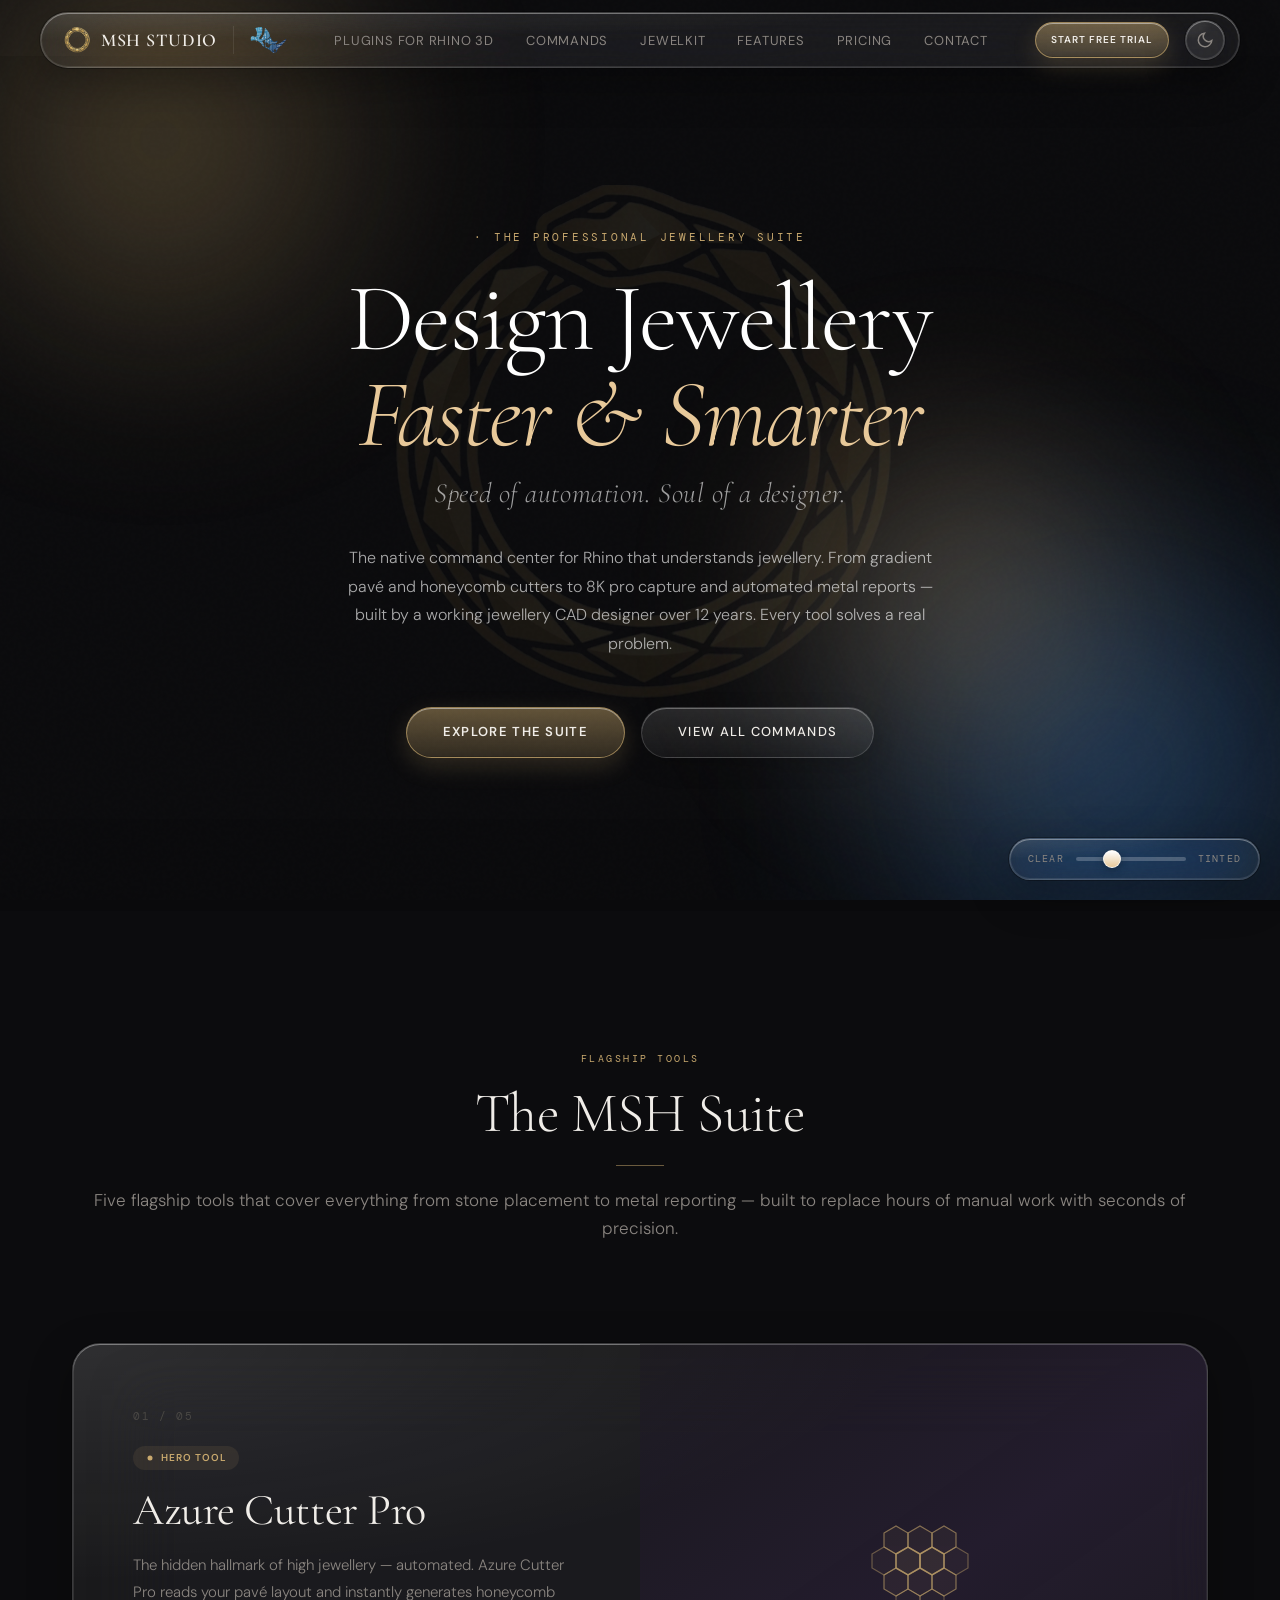
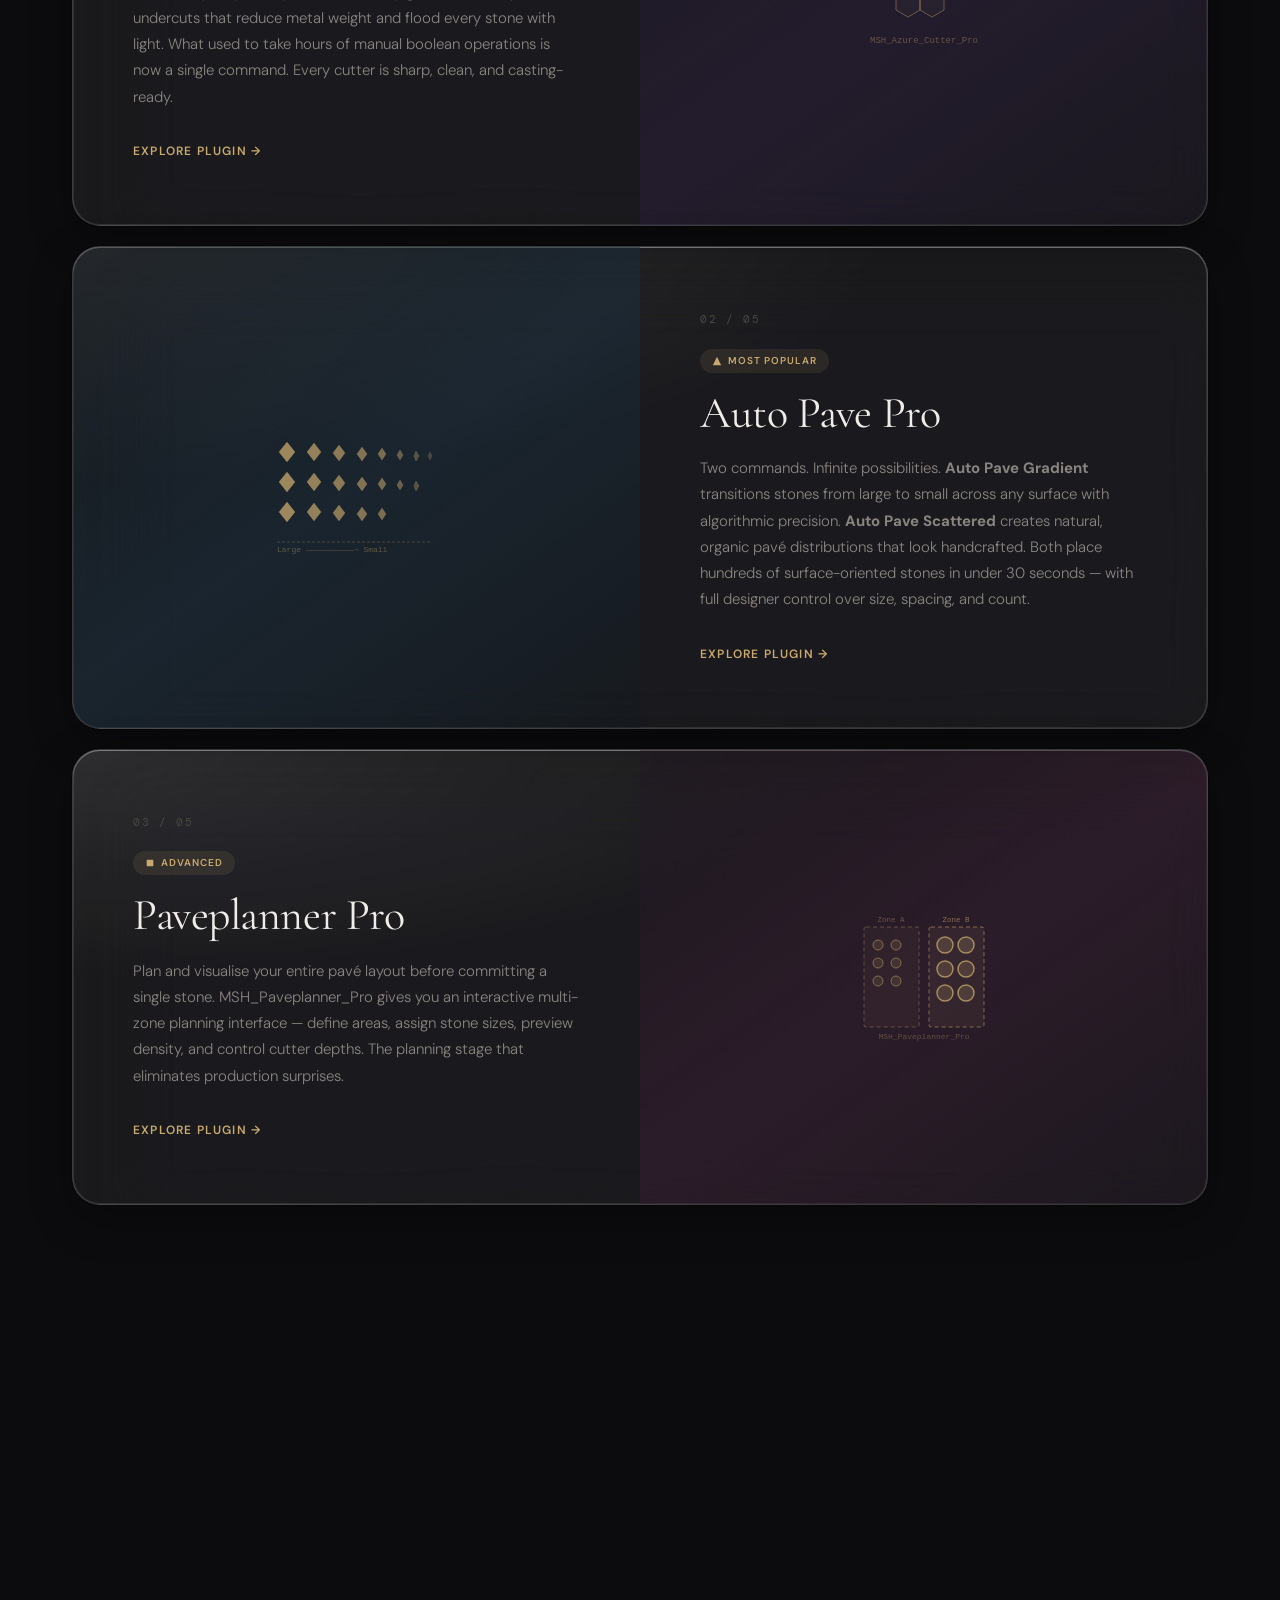
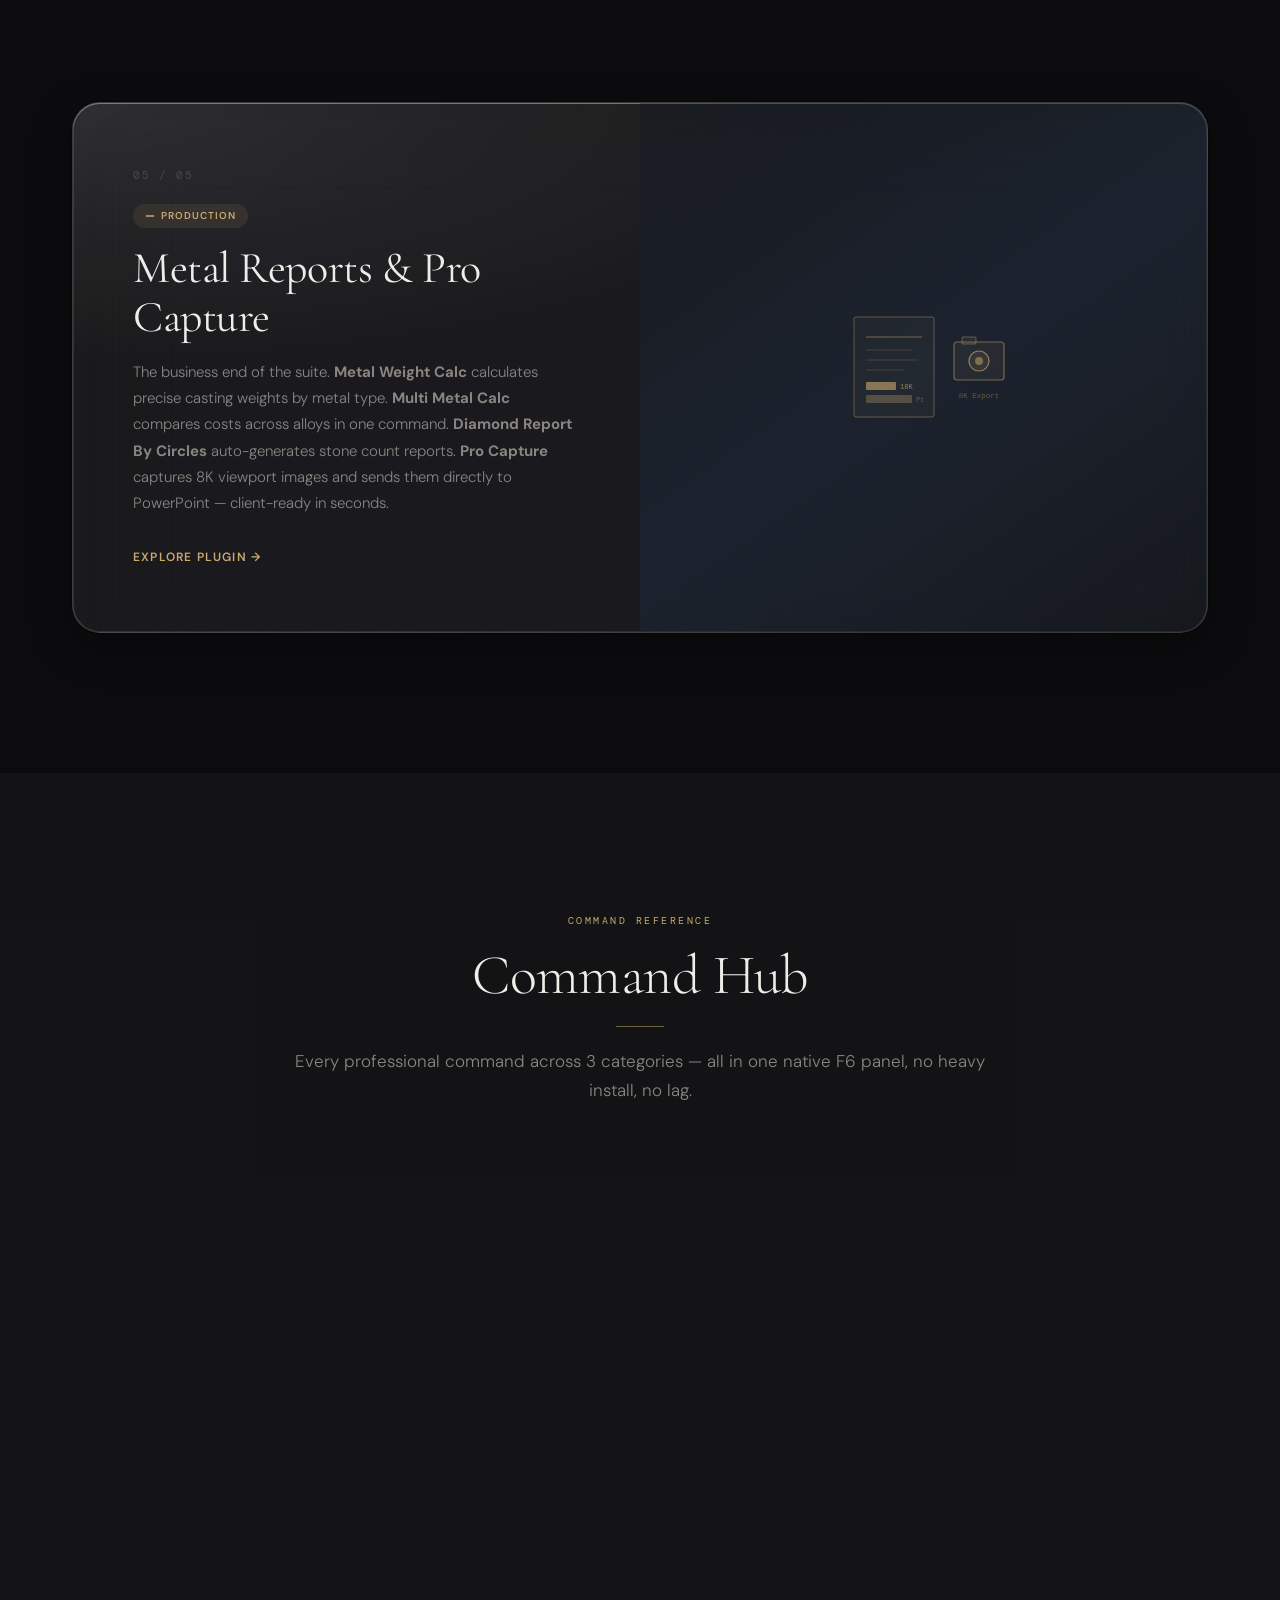
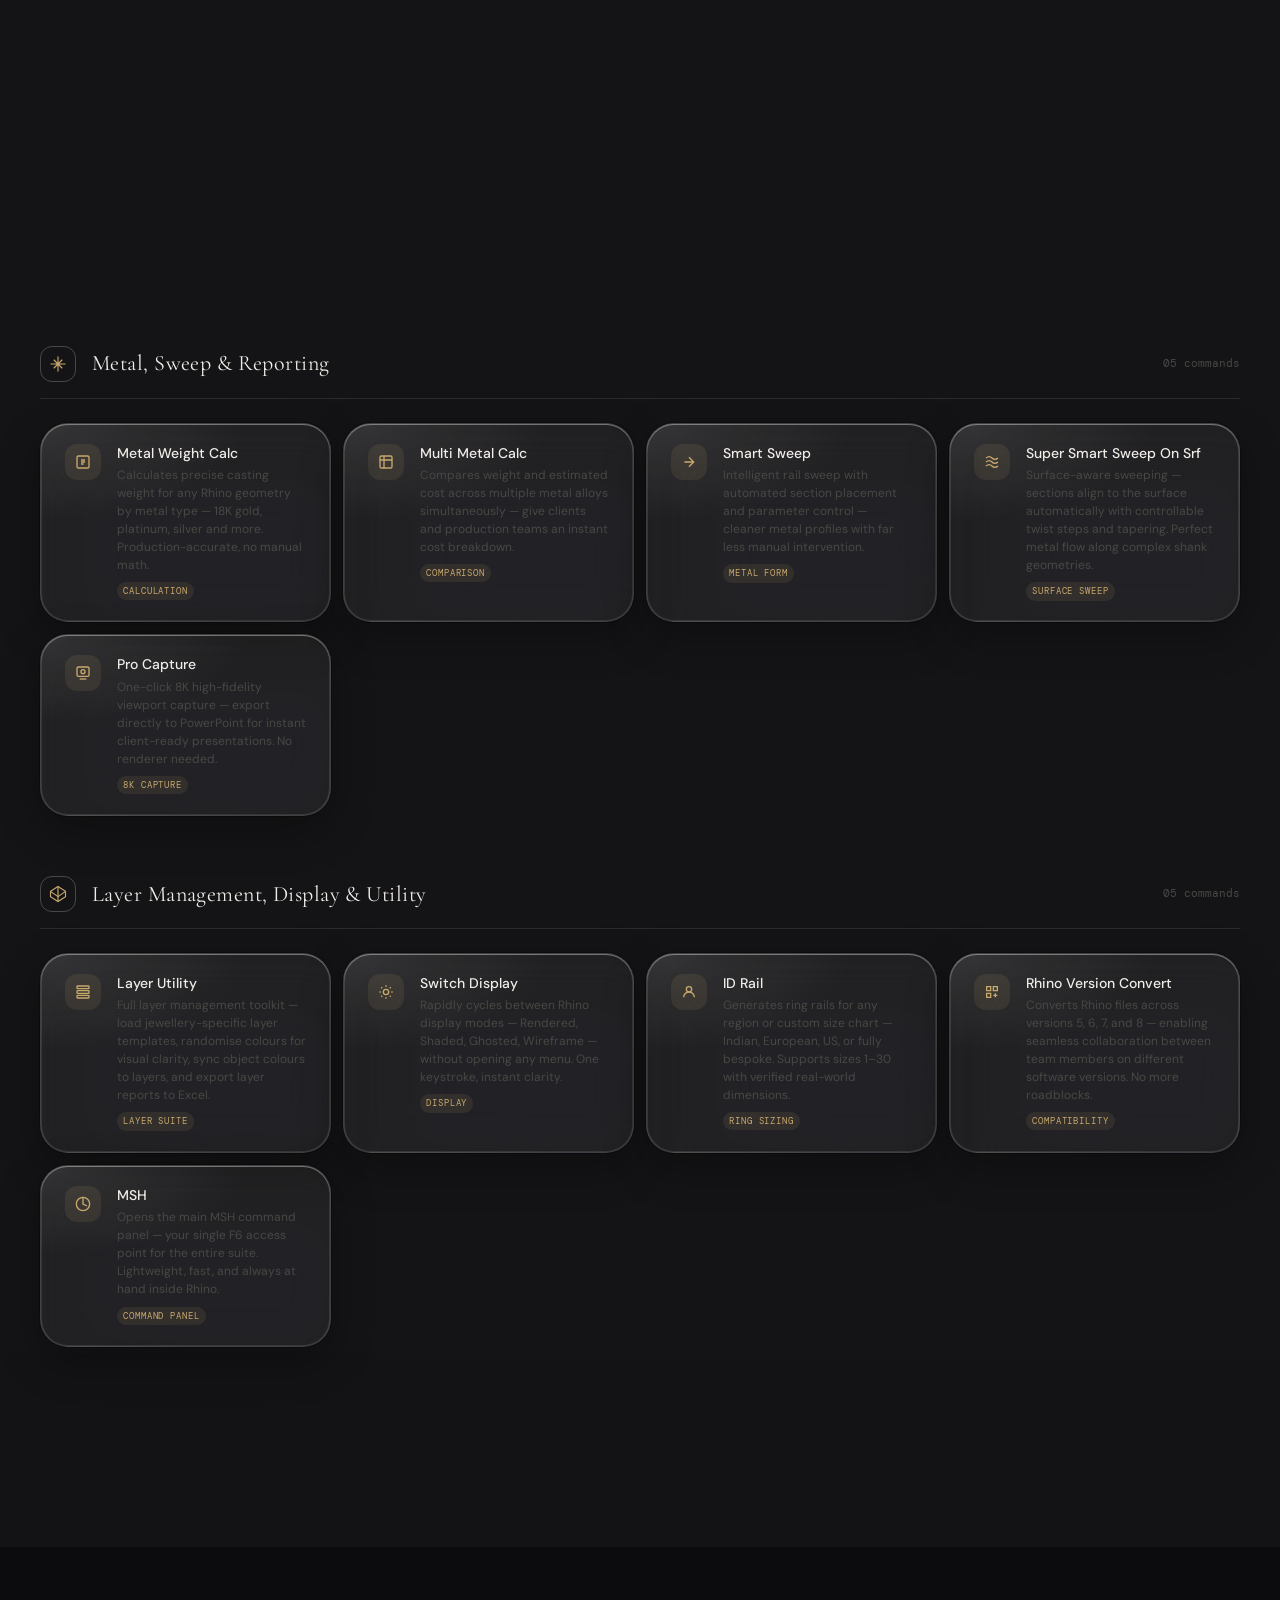
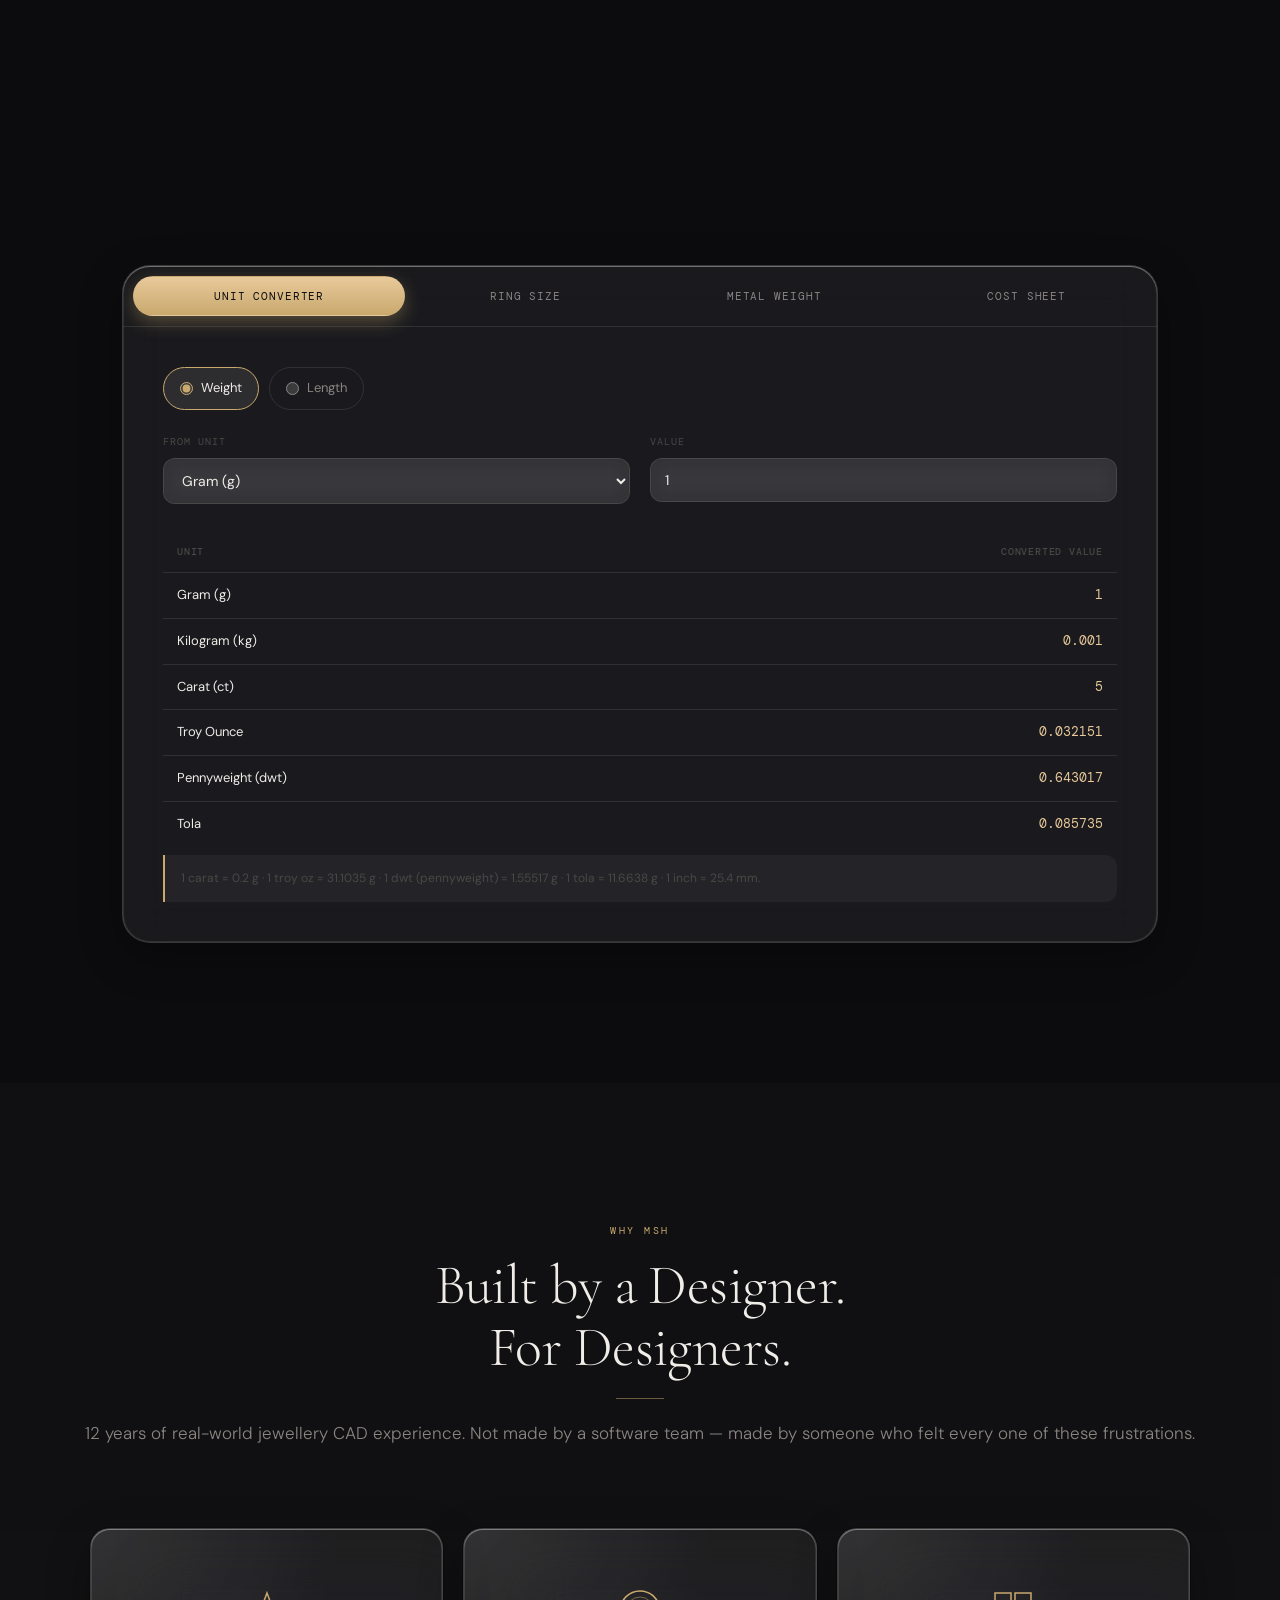
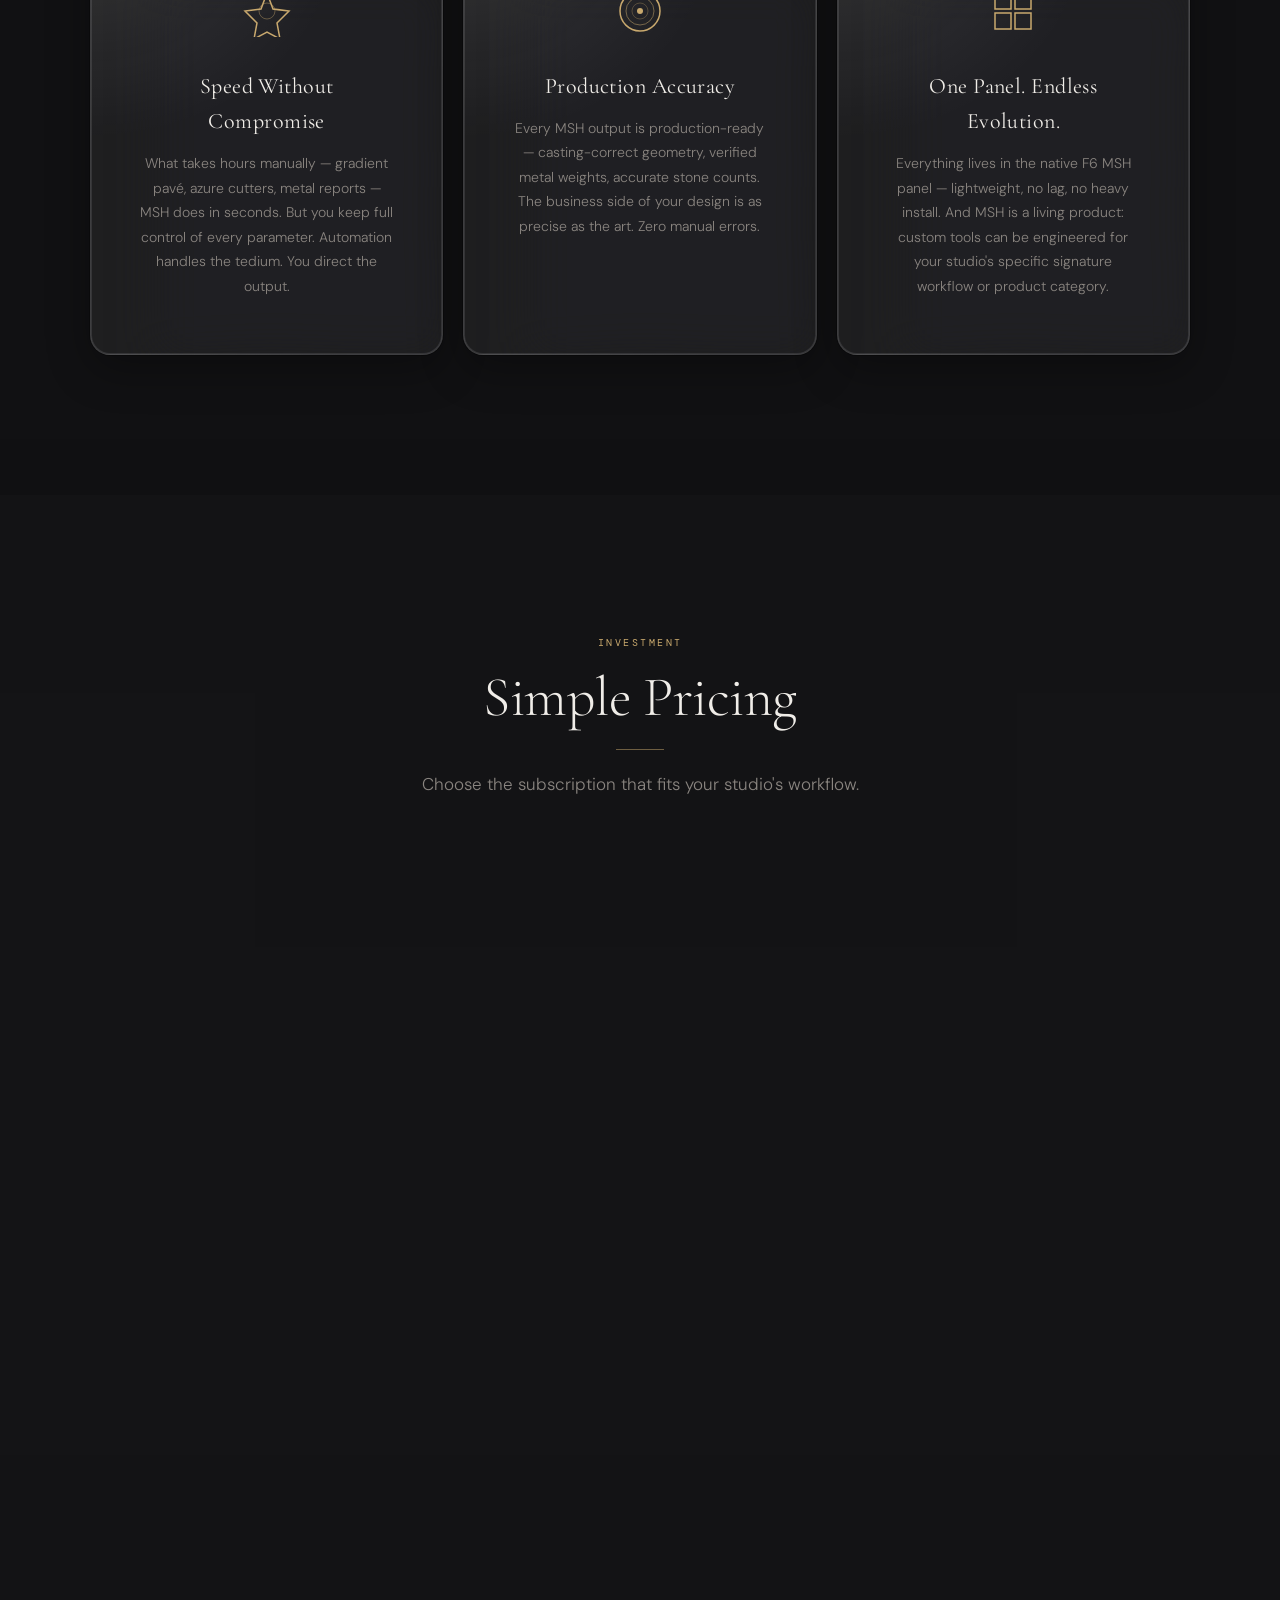
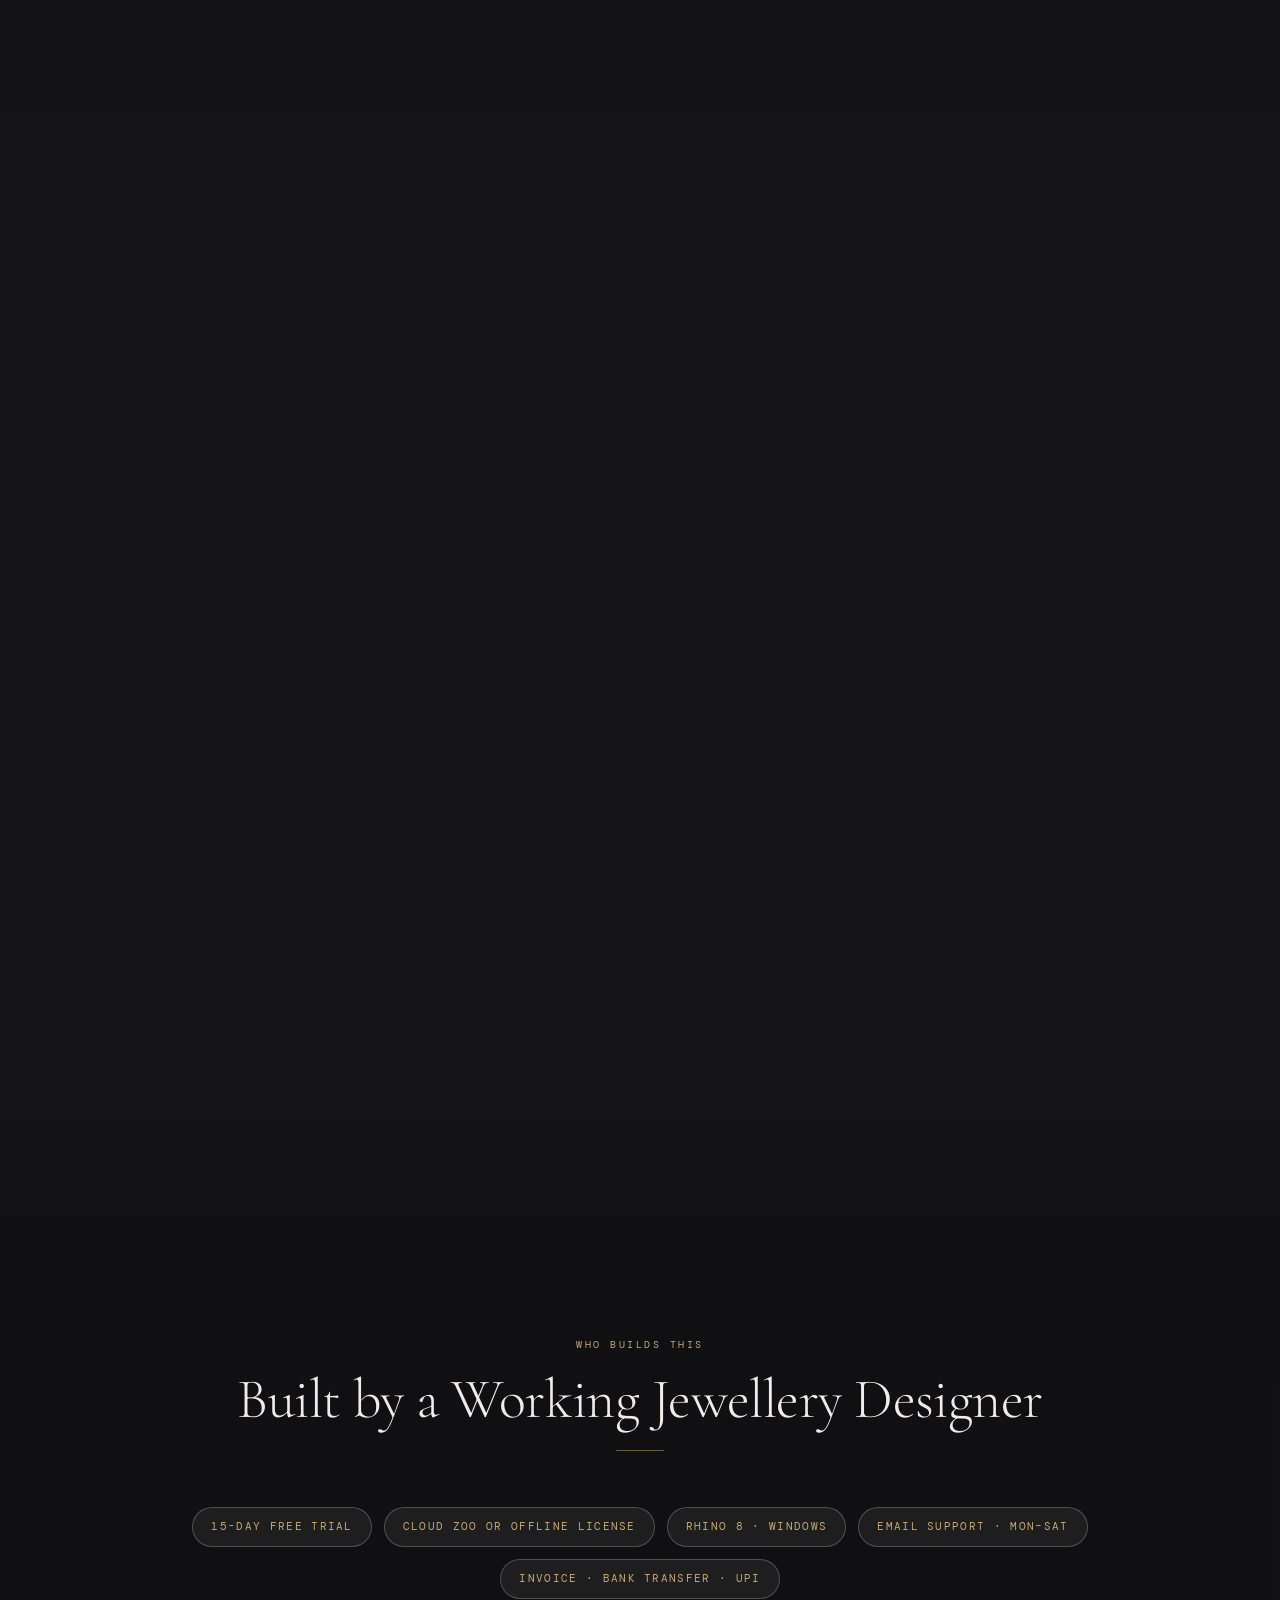
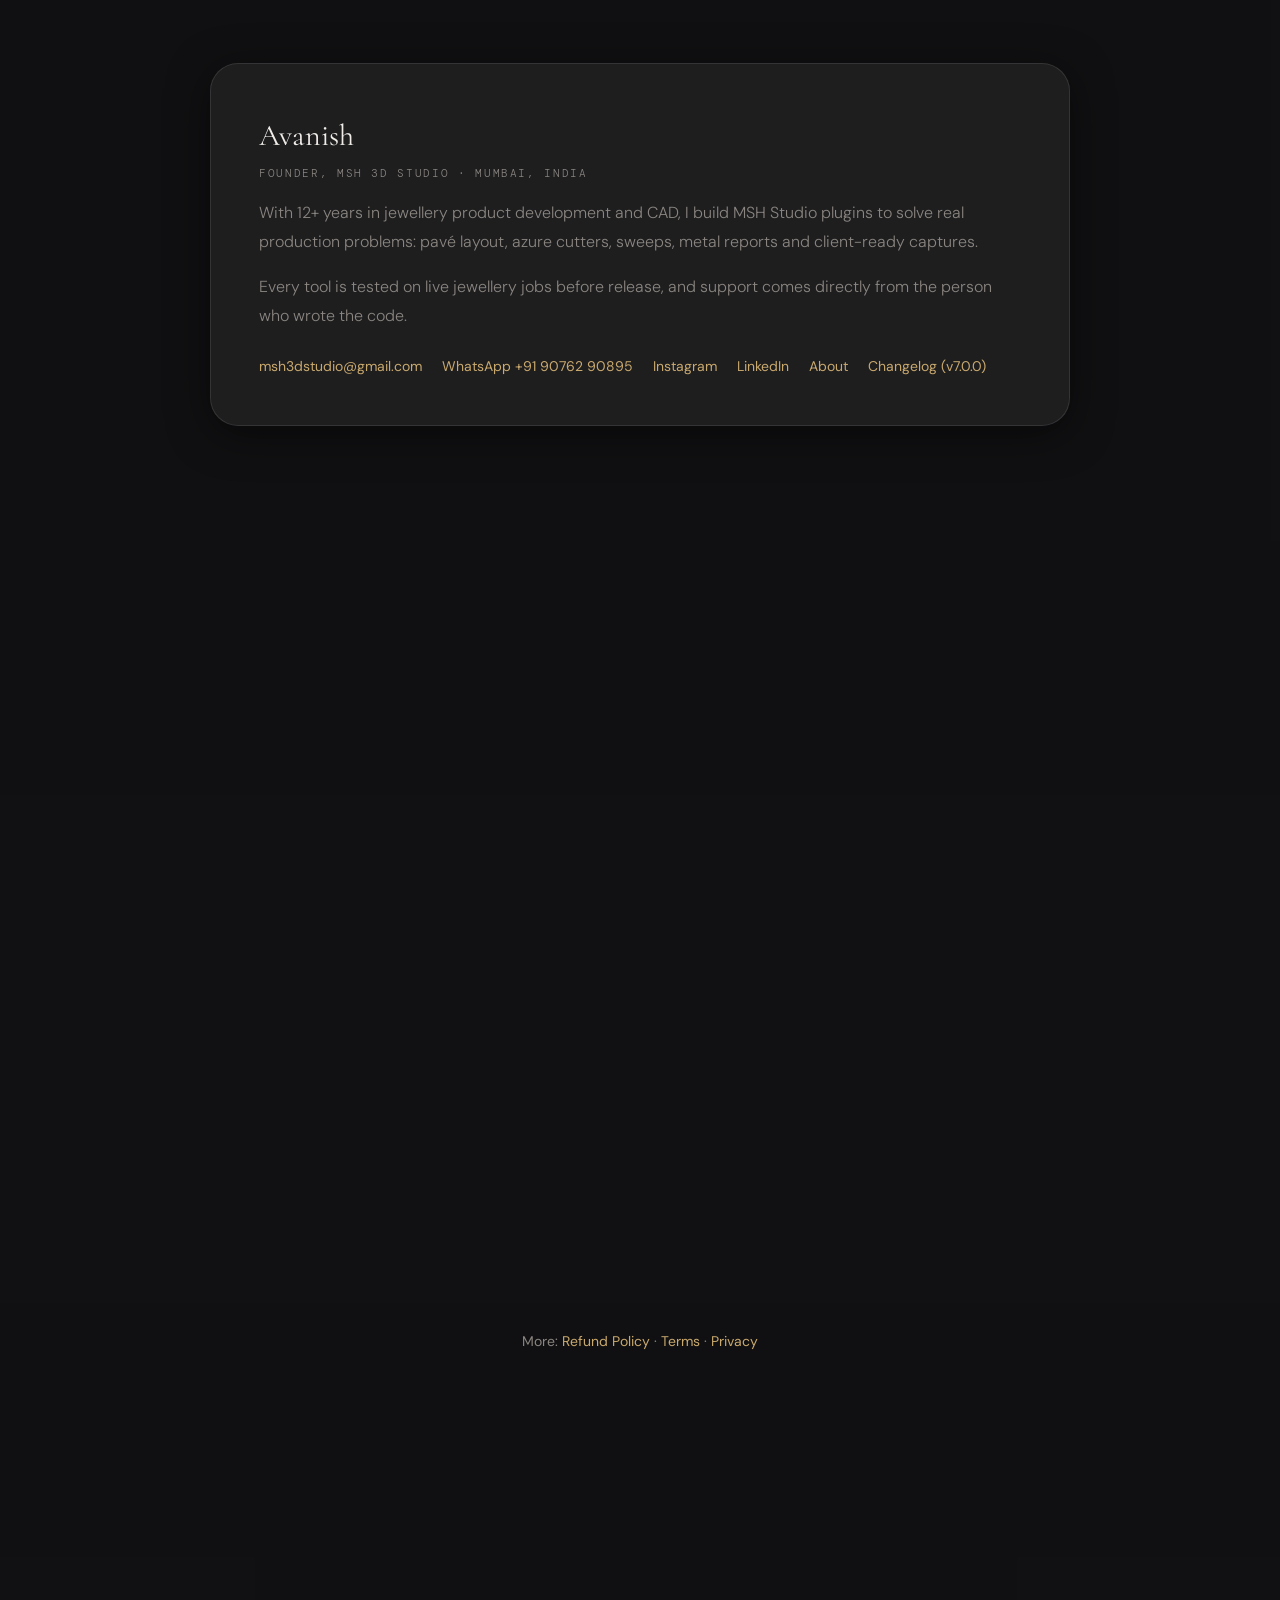
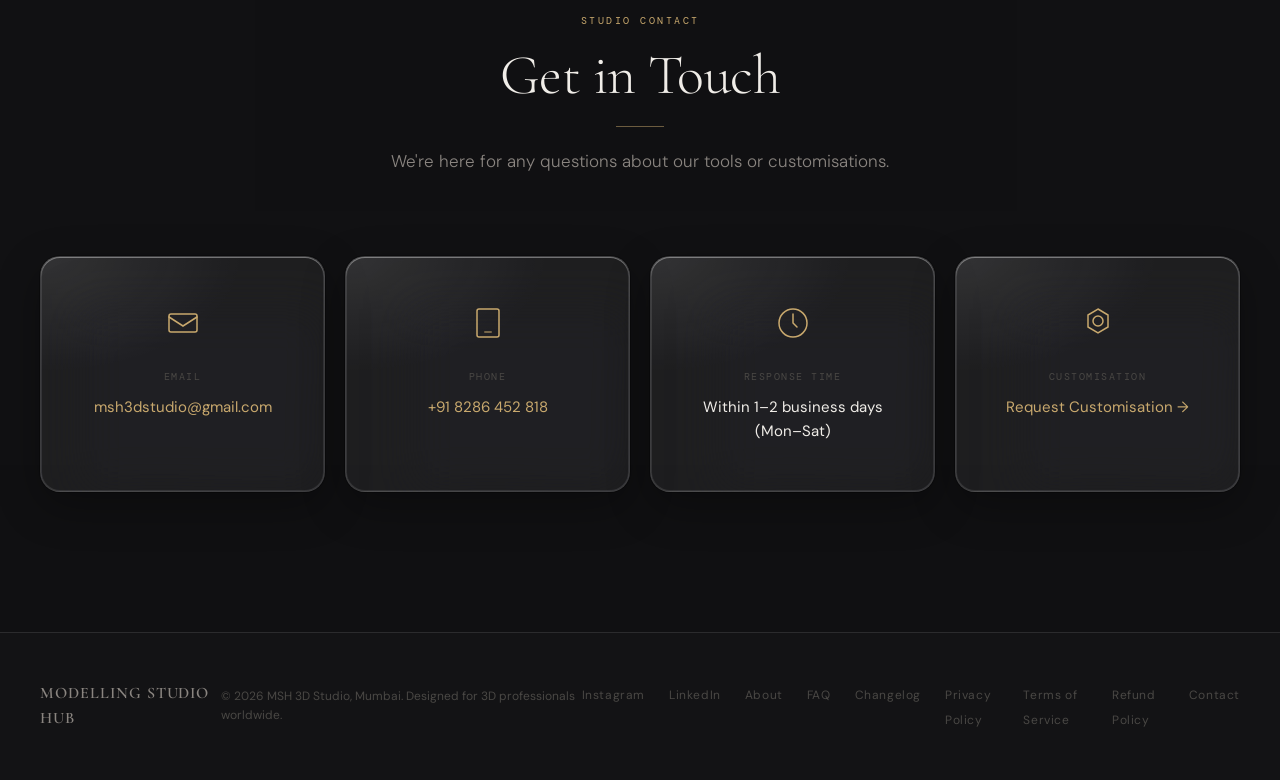
==== commit c0fca4a8: "okkk" ====
--- a/index.html
+++ b/index.html
@@ -3,7 +3,31 @@
 <head>
   <meta charset="UTF-8">
   <meta name="viewport" content="width=device-width, initial-scale=1.0">
-  <title>Modelling Studio HUB — Professional Jewelry Plugins for Rhino 3D</title>
+  <title>MSH Studio – Jewellery Plugins for Rhino 3D | Pavé, Azure Cutter, Sweep</title>
+  <meta name="description" content="Professional Rhino 3D jewellery plugins: auto pavé, honeycomb azure cutters, smart sweep, metal weight reports and 8K capture. Built by a 12-year jewellery CAD designer.">
+  <meta name="keywords" content="Rhino jewellery plugin, jewellery pavé plugin, diamond azure cutter, jewellery CAD plugin, jewellery metal weight calculator">
+  <meta name="author" content="Avanish, MSH 3D Studio">
+  <meta name="robots" content="index, follow, max-image-preview:large">
+  <meta name="theme-color" content="#0c0c0e">
+  <link rel="canonical" href="https://msh3d.github.io/msh/">
+  <meta property="og:type" content="website">
+  <meta property="og:site_name" content="MSH Studio">
+  <meta property="og:title" content="MSH Studio – Jewellery Plugins for Rhino 3D | Pavé, Azure Cutter, Sweep">
+  <meta property="og:description" content="Professional Rhino 3D jewellery plugins: auto pavé, honeycomb azure cutters, smart sweep, metal weight reports and 8K capture. Built by a 12-year jewellery CAD designer.">
+  <meta property="og:url" content="https://msh3d.github.io/msh/">
+  <meta property="og:image" content="https://msh3d.github.io/msh/og-image.png">
+  <meta property="og:image:width" content="1200">
+  <meta property="og:image:height" content="630">
+  <meta property="og:image:alt" content="MSH Studio – Jewellery Plugins for Rhino 3D">
+  <meta property="og:locale" content="en_IN">
+  <meta name="twitter:card" content="summary_large_image">
+  <meta name="twitter:title" content="MSH Studio – Jewellery Plugins for Rhino 3D | Pavé, Azure Cutter, Sweep">
+  <meta name="twitter:description" content="Professional Rhino 3D jewellery plugins: auto pavé, honeycomb azure cutters, smart sweep, metal weight reports and 8K capture. Built by a 12-year jewellery CAD designer.">
+  <meta name="twitter:image" content="https://msh3d.github.io/msh/og-image.png">
+  <link rel="apple-touch-icon" href="msh-serpent-logo.png">
+  <script type="application/ld+json">{"@context": "https://schema.org", "@type": "SoftwareApplication", "name": "MSH Studio – Jewellery Plugins for Rhino 3D", "applicationCategory": "DesignApplication", "operatingSystem": "Windows", "softwareRequirements": "Rhino 8 for Windows", "softwareVersion": "7.0.0", "url": "https://msh3d.github.io/msh/", "description": "Professional Rhino 3D jewellery plugins: auto pavé, honeycomb azure cutters, smart sweep, metal weight reports and 8K capture. Built by a 12-year jewellery CAD designer.", "author": {"@type": "Person", "name": "Avanish"}, "offers": [{"@type": "Offer", "name": "Quarterly", "price": "14999", "priceCurrency": "INR", "url": "https://msh3d.github.io/msh/#pricing"}, {"@type": "Offer", "name": "Half-Yearly", "price": "29999", "priceCurrency": "INR", "url": "https://msh3d.github.io/msh/#pricing"}, {"@type": "Offer", "name": "Annual", "price": "49999", "priceCurrency": "INR", "url": "https://msh3d.github.io/msh/#pricing"}]}</script>
+  <script type="application/ld+json">{"@context": "https://schema.org", "@type": "Organization", "name": "MSH 3D Studio", "url": "https://msh3d.github.io/msh/", "email": "msh3dstudio@gmail.com", "founder": {"@type": "Person", "name": "Avanish"}, "address": {"@type": "PostalAddress", "addressLocality": "Mumbai", "addressCountry": "IN"}, "sameAs": ["https://www.instagram.com/msh3dstudio/", "https://www.linkedin.com/company/msh3dstudio"], "contactPoint": {"@type": "ContactPoint", "contactType": "customer support", "email": "msh3dstudio@gmail.com", "telephone": "+91-9076290895", "availableLanguage": ["English", "Hindi"]}}</script>
+  <script type="application/ld+json">{"@context": "https://schema.org", "@type": "FAQPage", "mainEntity": [{"@type": "Question", "name": "Which Rhino versions are supported?", "acceptedAnswer": {"@type": "Answer", "text": "MSH Studio plugins support Rhino 8 for Windows. Rhino 9 compatibility is being evaluated; email us before purchasing if you need it."}}, {"@type": "Question", "name": "How does licensing work?", "acceptedAnswer": {"@type": "Answer", "text": "Each subscription is for a single user. You can choose a Cloud Zoo license, which can be shuffled between users, or an offline machine-locked license."}}, {"@type": "Question", "name": "Can I use it on 2 PCs?", "acceptedAnswer": {"@type": "Answer", "text": "A subscription covers one user. A Cloud Zoo license can be moved between users and machines on your account, while an offline license is locked to one computer. Contact us for multi-seat needs."}}, {"@type": "Question", "name": "How do I get a trial?", "acceptedAnswer": {"@type": "Answer", "text": "Request a free 15-day trial from the Start Free Trial page. The trial is verified using your Rhino serial number."}}, {"@type": "Question", "name": "How do I install the plugins?", "acceptedAnswer": {"@type": "Answer", "text": "Download the setup file, open it, and follow the on-screen instructions. Restart Rhino when the installer finishes."}}, {"@type": "Question", "name": "What is the refund policy?", "acceptedAnswer": {"@type": "Answer", "text": "There are no refunds after license activation, and a free trial is available before purchase. Billing errors and duplicate payments are refunded within 30 days."}}]}</script>
   <link rel="preconnect" href="https://fonts.googleapis.com">
   <link rel="preconnect" href="https://fonts.gstatic.com" crossorigin>
   <link rel="icon" href="data:image/svg+xml,%3Csvg xmlns='http://www.w3.org/2000/svg' viewBox='0 0 64 64'%3E%3Crect width='64' height='64' rx='10' fill='%230c0c0e'/%3E%3Cpolygon points='32,5 56,18 56,46 32,59 8,46 8,18' fill='none' stroke='%23c9a96e' stroke-width='3'/%3E%3Cpolygon points='32,18 44,24 44,40 32,46 20,40 20,24' fill='none' stroke='%23c9a96e' stroke-width='2' opacity='.65'/%3E%3Ccircle cx='32' cy='32' r='4.5' fill='%23c9a96e'/%3E%3C/svg%3E">
@@ -1835,6 +1859,33 @@
         backdrop-filter: blur(var(--glass-blur));
       }
     }
+
+    /* ===== TRUST / FAQ / DEMOS ===== */
+    .trust-strip{display:flex;flex-wrap:wrap;justify-content:center;gap:12px;max-width:1100px;margin:0 auto 64px}
+    .trust-chip{font-family:'DM Mono',monospace;font-size:11px;letter-spacing:.12em;text-transform:uppercase;color:var(--accent-gold);border:1px solid var(--border-strong);border-radius:var(--radius-pill);padding:10px 18px;background:var(--bg-card)}
+    .about-section,.faq-section{padding:120px 32px;background:var(--bg-base)}
+    .about-section .section-header,.faq-section .section-header{text-align:center;margin-bottom:56px}
+    .about-card{max-width:860px;margin:0 auto;background:var(--bg-card);border:1px solid var(--border);border-radius:var(--radius-lg);box-shadow:var(--shadow-card);padding:48px}
+    .about-card h3{font-family:'Cormorant Garamond',serif;font-size:30px;font-weight:400;color:var(--text-primary);margin-bottom:4px}
+    .about-role{font-family:'DM Mono',monospace;font-size:11px;letter-spacing:.15em;text-transform:uppercase;color:var(--accent-gold);margin-bottom:20px}
+    .about-card p{color:var(--text-secondary);font-weight:300;line-height:1.8;margin-bottom:16px}
+    .about-links{display:flex;flex-wrap:wrap;gap:20px;margin-top:24px;font-size:14px}
+    .about-links a,.faq-more a{color:var(--accent-gold);text-decoration:none}
+    .about-links a:hover,.faq-more a:hover{color:var(--accent-gold-lt)}
+    .faq-list{max-width:860px;margin:0 auto}
+    .faq-list details{background:var(--bg-card);border:1px solid var(--border);border-radius:var(--radius-md);margin-bottom:12px;padding:20px 28px}
+    .faq-list summary{cursor:pointer;font-size:16px;font-weight:500;color:var(--text-primary);list-style:none;display:flex;justify-content:space-between;gap:16px}
+    .faq-list summary::-webkit-details-marker{display:none}
+    .faq-list summary::after{content:'+';color:var(--accent-gold);font-size:22px;line-height:1}
+    .faq-list details[open] summary::after{content:'–'}
+    .faq-list details p{margin-top:14px;color:var(--text-secondary);font-weight:300;line-height:1.75}
+    .faq-more{text-align:center;margin-top:28px;font-size:14px;color:var(--text-secondary)}
+    .demo-row{display:grid;grid-template-columns:repeat(3,1fr);gap:20px;max-width:1100px;margin:40px auto 0}
+    .demo-card{position:relative;aspect-ratio:16/9;border-radius:var(--radius-md);overflow:hidden;border:1px solid var(--border);background:#000;cursor:pointer;padding:0}
+    .demo-card img,.demo-card iframe{width:100%;height:100%;object-fit:cover;border:0;display:block}
+    .demo-card .play{position:absolute;inset:0;display:flex;align-items:center;justify-content:center;background:rgba(0,0,0,.28);color:#fff;font-size:34px;transition:background .3s}
+    .demo-card:hover .play{background:rgba(0,0,0,.1)}
+    @media (max-width:900px){.demo-row{grid-template-columns:1fr}.about-card{padding:32px 24px}}
   </style>
 </head>
 <body>
@@ -2722,6 +2773,48 @@
               allow="accelerometer; autoplay; clipboard-write; encrypted-media; gyroscope; picture-in-picture; web-share"
               referrerpolicy="strict-origin-when-cross-origin" allowfullscreen></iframe>
     </div>
+    <div class="demo-row reveal"><button type="button" class="demo-card" data-yt="u7uVQEoz75g" aria-label="Play MSH Studio demo video 1"><img src="https://i.ytimg.com/vi/u7uVQEoz75g/hqdefault.jpg" alt="MSH Studio demo video 1 thumbnail" loading="lazy"><span class="play" aria-hidden="true">▶</span></button><button type="button" class="demo-card" data-yt="pLXQEi9tViA" aria-label="Play MSH Studio demo video 2"><img src="https://i.ytimg.com/vi/pLXQEi9tViA/hqdefault.jpg" alt="MSH Studio demo video 2 thumbnail" loading="lazy"><span class="play" aria-hidden="true">▶</span></button><button type="button" class="demo-card" data-yt="CY2yisjVTI4" aria-label="Play MSH Studio demo video 3"><img src="https://i.ytimg.com/vi/CY2yisjVTI4/hqdefault.jpg" alt="MSH Studio demo video 3 thumbnail" loading="lazy"><span class="play" aria-hidden="true">▶</span></button></div>
+  </section>
+
+  <!-- ABOUT / TRUST -->
+  <section id="about" class="about-section">
+    <div class="section-header reveal">
+      <p class="section-label">Who Builds This</p>
+      <h2 class="section-title">Built by a Working Jewellery Designer</h2>
+      <div class="divider"></div>
+    </div>
+    <div class="trust-strip reveal">
+      <span class="trust-chip">15-day free trial</span>
+      <span class="trust-chip">Cloud Zoo or offline license</span>
+      <span class="trust-chip">Rhino 8 · Windows</span>
+      <span class="trust-chip">Email support · Mon–Sat</span>
+      <span class="trust-chip">Invoice · Bank transfer · UPI</span>
+    </div>
+    <div class="about-card reveal">
+      <h3>Avanish</h3>
+      <p class="about-role">Founder, MSH 3D Studio · Mumbai, India</p>
+      <p>With 12+ years in jewellery product development and CAD, I build MSH Studio plugins to solve real production problems: pavé layout, azure cutters, sweeps, metal reports and client-ready captures.</p>
+      <p>Every tool is tested on live jewellery jobs before release, and support comes directly from the person who wrote the code.</p>
+      <div class="about-links">
+        <a href="mailto:msh3dstudio@gmail.com">msh3dstudio@gmail.com</a>
+        <a href="https://wa.me/919076290895" target="_blank" rel="noopener noreferrer">WhatsApp +91 90762 90895</a>
+        <a href="https://www.instagram.com/msh3dstudio/" target="_blank" rel="noopener noreferrer">Instagram</a>
+        <a href="https://www.linkedin.com/company/msh3dstudio" target="_blank" rel="noopener noreferrer">LinkedIn</a>
+        <a href="about.html">About</a>
+        <a href="changelog.html">Changelog (v7.0.0)</a>
+      </div>
+    </div>
+  </section>
+
+  <!-- FAQ -->
+  <section id="faq" class="faq-section">
+    <div class="section-header reveal">
+      <p class="section-label">Questions</p>
+      <h2 class="section-title">Frequently Asked</h2>
+      <div class="divider"></div>
+    </div>
+    <div class="faq-list"><details class="reveal"><summary>Which Rhino versions are supported?</summary><p>MSH Studio plugins support Rhino 8 for Windows. Rhino 9 compatibility is being evaluated; email us before purchasing if you need it.</p></details><details class="reveal"><summary>How does licensing work?</summary><p>Each subscription is for a single user. You can choose a Cloud Zoo license, which can be shuffled between users, or an offline machine-locked license.</p></details><details class="reveal"><summary>Can I use it on 2 PCs?</summary><p>A subscription covers one user. A Cloud Zoo license can be moved between users and machines on your account, while an offline license is locked to one computer. Contact us for multi-seat needs.</p></details><details class="reveal"><summary>How do I get a trial?</summary><p>Request a free 15-day trial from the Start Free Trial page. The trial is verified using your Rhino serial number.</p></details><details class="reveal"><summary>How do I install the plugins?</summary><p>Download the setup file, open it, and follow the on-screen instructions. Restart Rhino when the installer finishes.</p></details><details class="reveal"><summary>What is the refund policy?</summary><p>There are no refunds after license activation, and a free trial is available before purchase. Billing errors and duplicate payments are refunded within 30 days.</p></details></div>
+    <p class="faq-more">More: <a href="refund.html">Refund Policy</a> · <a href="terms.html">Terms</a> · <a href="privacy.html">Privacy</a></p>
   </section>
 
   <!-- ================================================
@@ -2760,7 +2853,7 @@
           <path d="M18 9V18L22 22" stroke="currentColor" stroke-width="1.5" stroke-linecap="round"/>
         </svg>
         <div class="contact-label">Response Time</div>
-        <div class="contact-value">Within 24 hours</div>
+        <div class="contact-value">Within 1–2 business days (Mon–Sat)</div>
       </div>
 
       <div class="contact-item reveal reveal-delay-4">
@@ -2780,10 +2873,16 @@
   <footer>
     <div class="footer-inner">
       <span class="footer-logo">Modelling Studio HUB</span>
-      <span class="footer-text">© 2025 Modelling Studio HUB. Designed for 3D professionals worldwide.</span>
+      <span class="footer-text">© 2026 MSH 3D Studio, Mumbai. Designed for 3D professionals worldwide.</span>
       <ul class="footer-links">
-        <li><a href="#">Privacy Policy</a></li>
-        <li><a href="#">Terms of Service</a></li>
+        <li><a href="https://www.instagram.com/msh3dstudio/" target="_blank" rel="noopener noreferrer">Instagram</a></li>
+        <li><a href="https://www.linkedin.com/company/msh3dstudio" target="_blank" rel="noopener noreferrer">LinkedIn</a></li>
+        <li><a href="about.html">About</a></li>
+        <li><a href="#faq">FAQ</a></li>
+        <li><a href="changelog.html">Changelog</a></li>
+        <li><a href="privacy.html">Privacy Policy</a></li>
+        <li><a href="terms.html">Terms of Service</a></li>
+        <li><a href="refund.html">Refund Policy</a></li>
         <li><a href="#contact">Contact</a></li>
       </ul>
     </div>
@@ -2818,6 +2917,15 @@
     }, { threshold: 0.12, rootMargin: '0px 0px -40px 0px' });
 
     document.querySelectorAll('.reveal').forEach(el => revealObserver.observe(el));
+
+
+    /* ----- CLICK-TO-LOAD DEMO VIDEOS ----- */
+    document.querySelectorAll('.demo-card').forEach(b=>b.addEventListener('click',()=>{
+      const f=document.createElement('iframe');
+      f.src='https://www.youtube-nocookie.com/embed/'+b.dataset.yt+'?autoplay=1&rel=0';
+      f.allow='autoplay; encrypted-media; picture-in-picture';f.allowFullscreen=true;f.title='MSH Studio demo video';
+      b.replaceWith(f);
+    }));
 
     /* ----- NAV SHADOW ON SCROLL ----- */
     const nav = document.querySelector('nav');
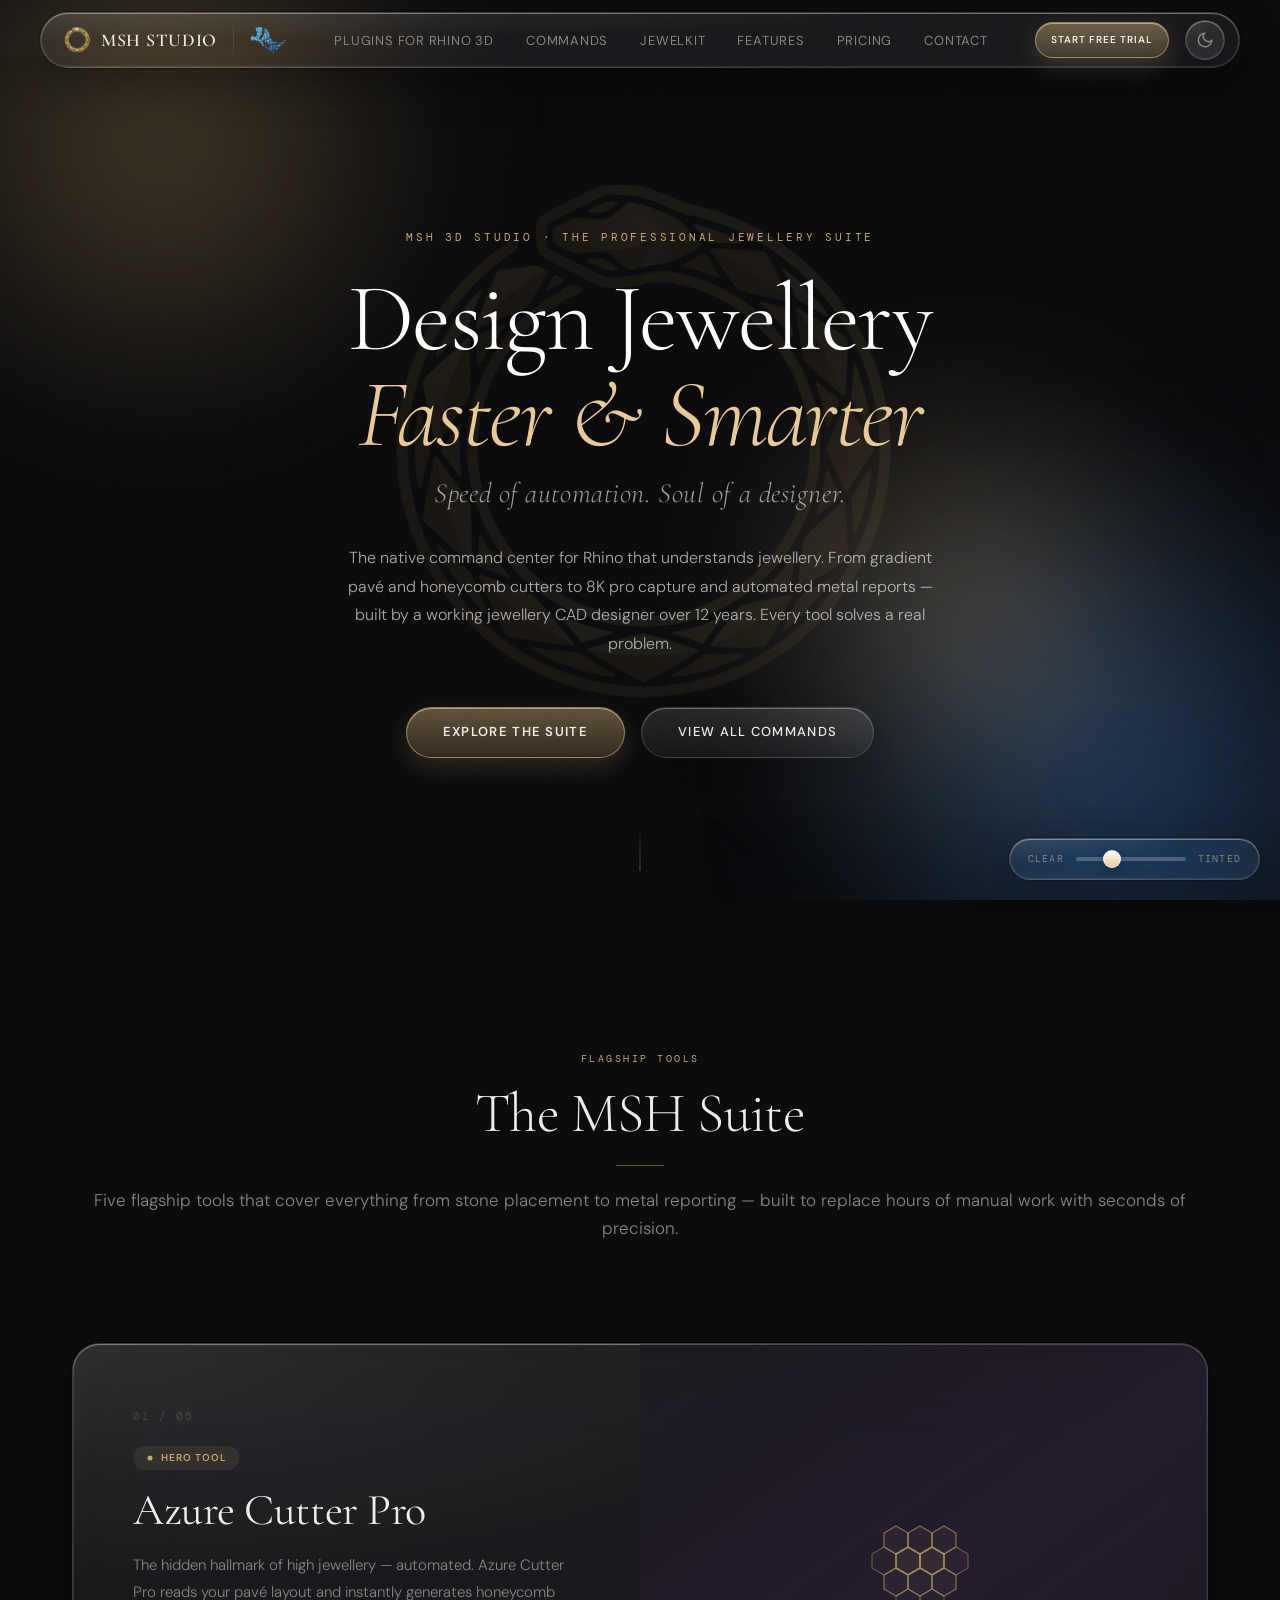
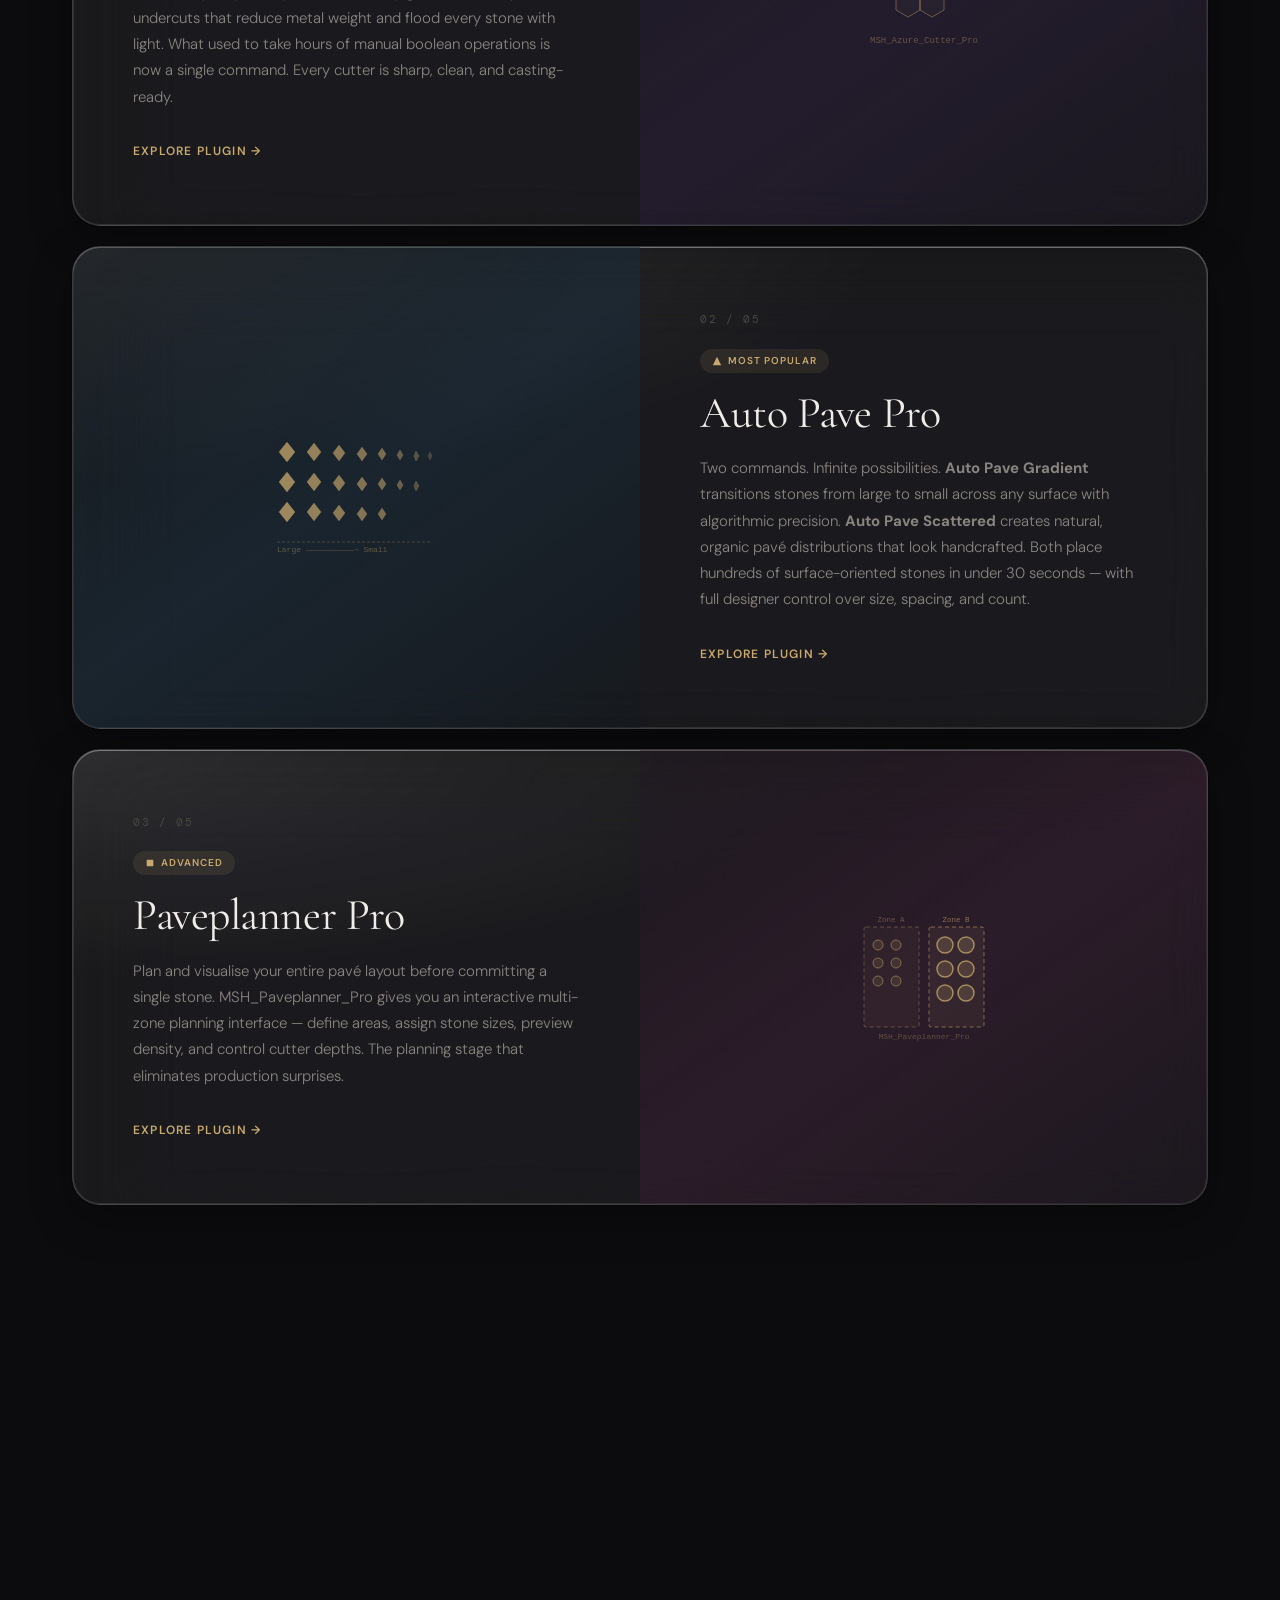
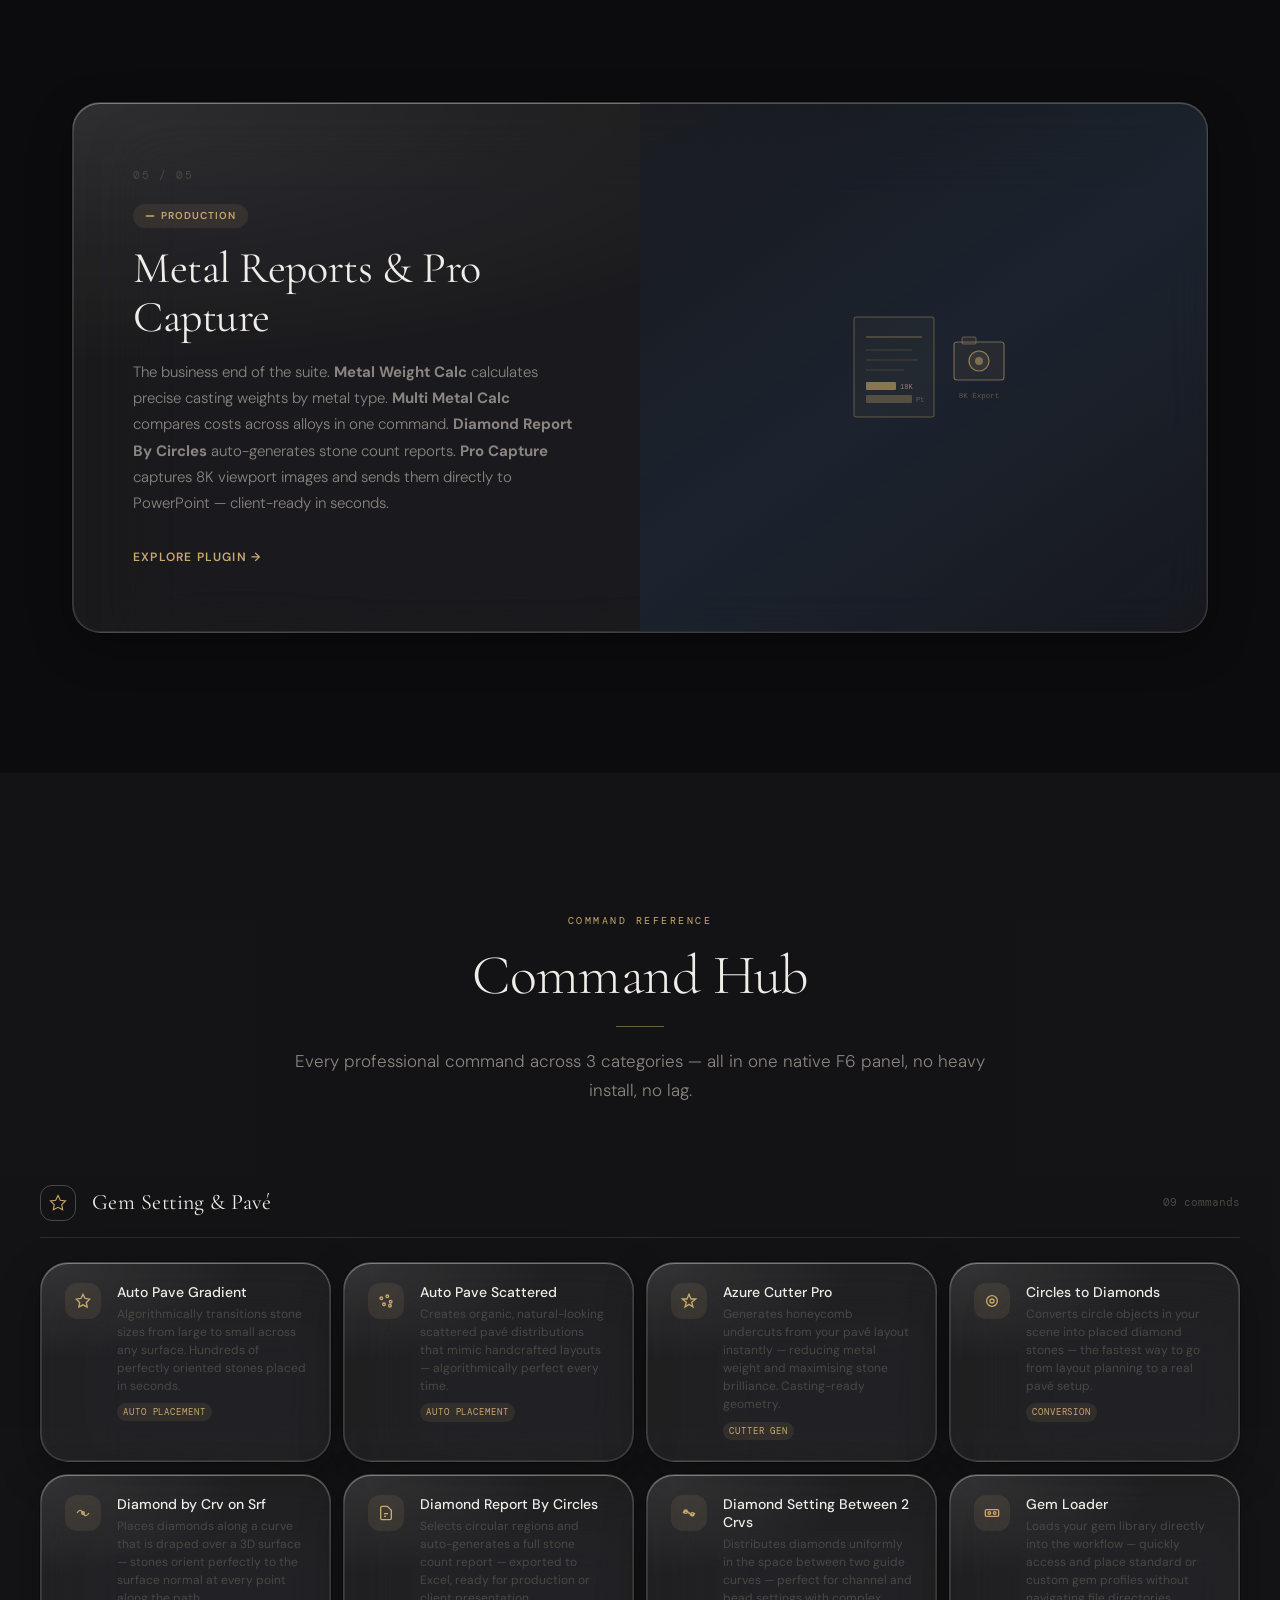
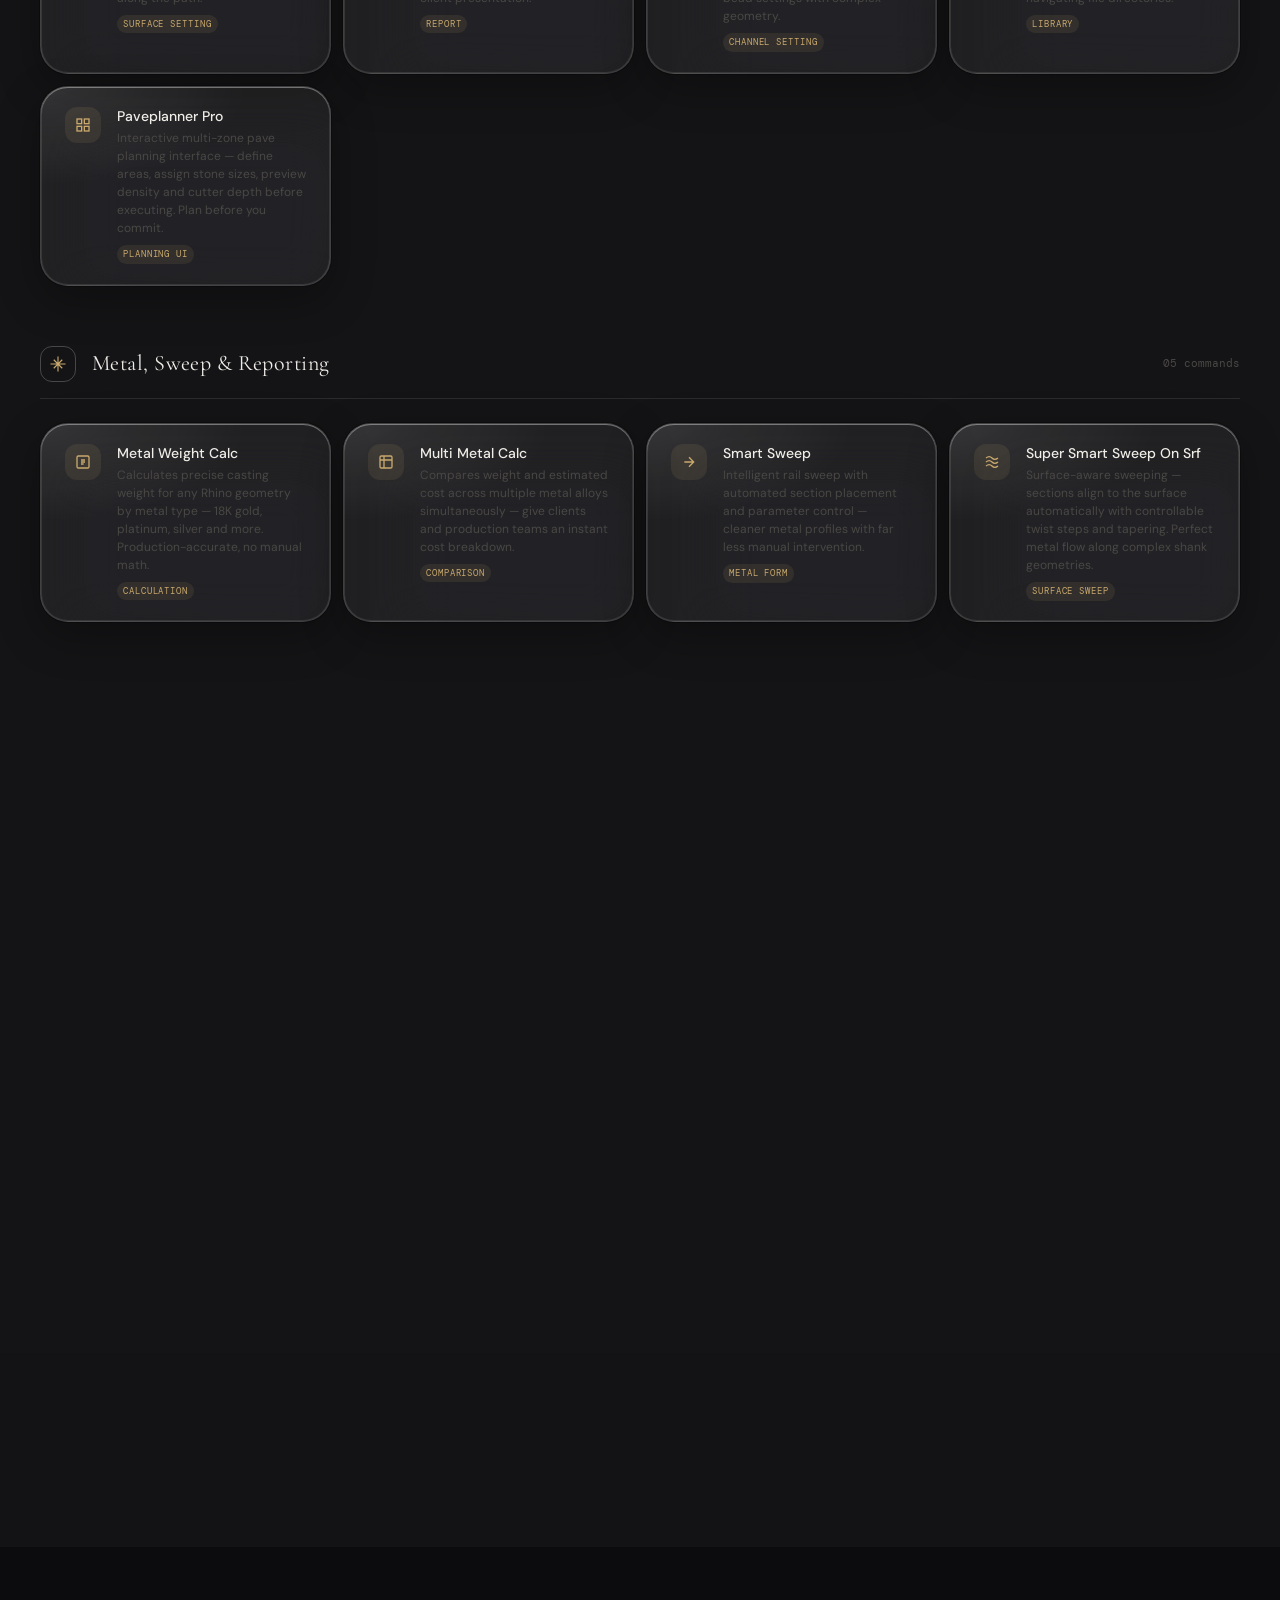
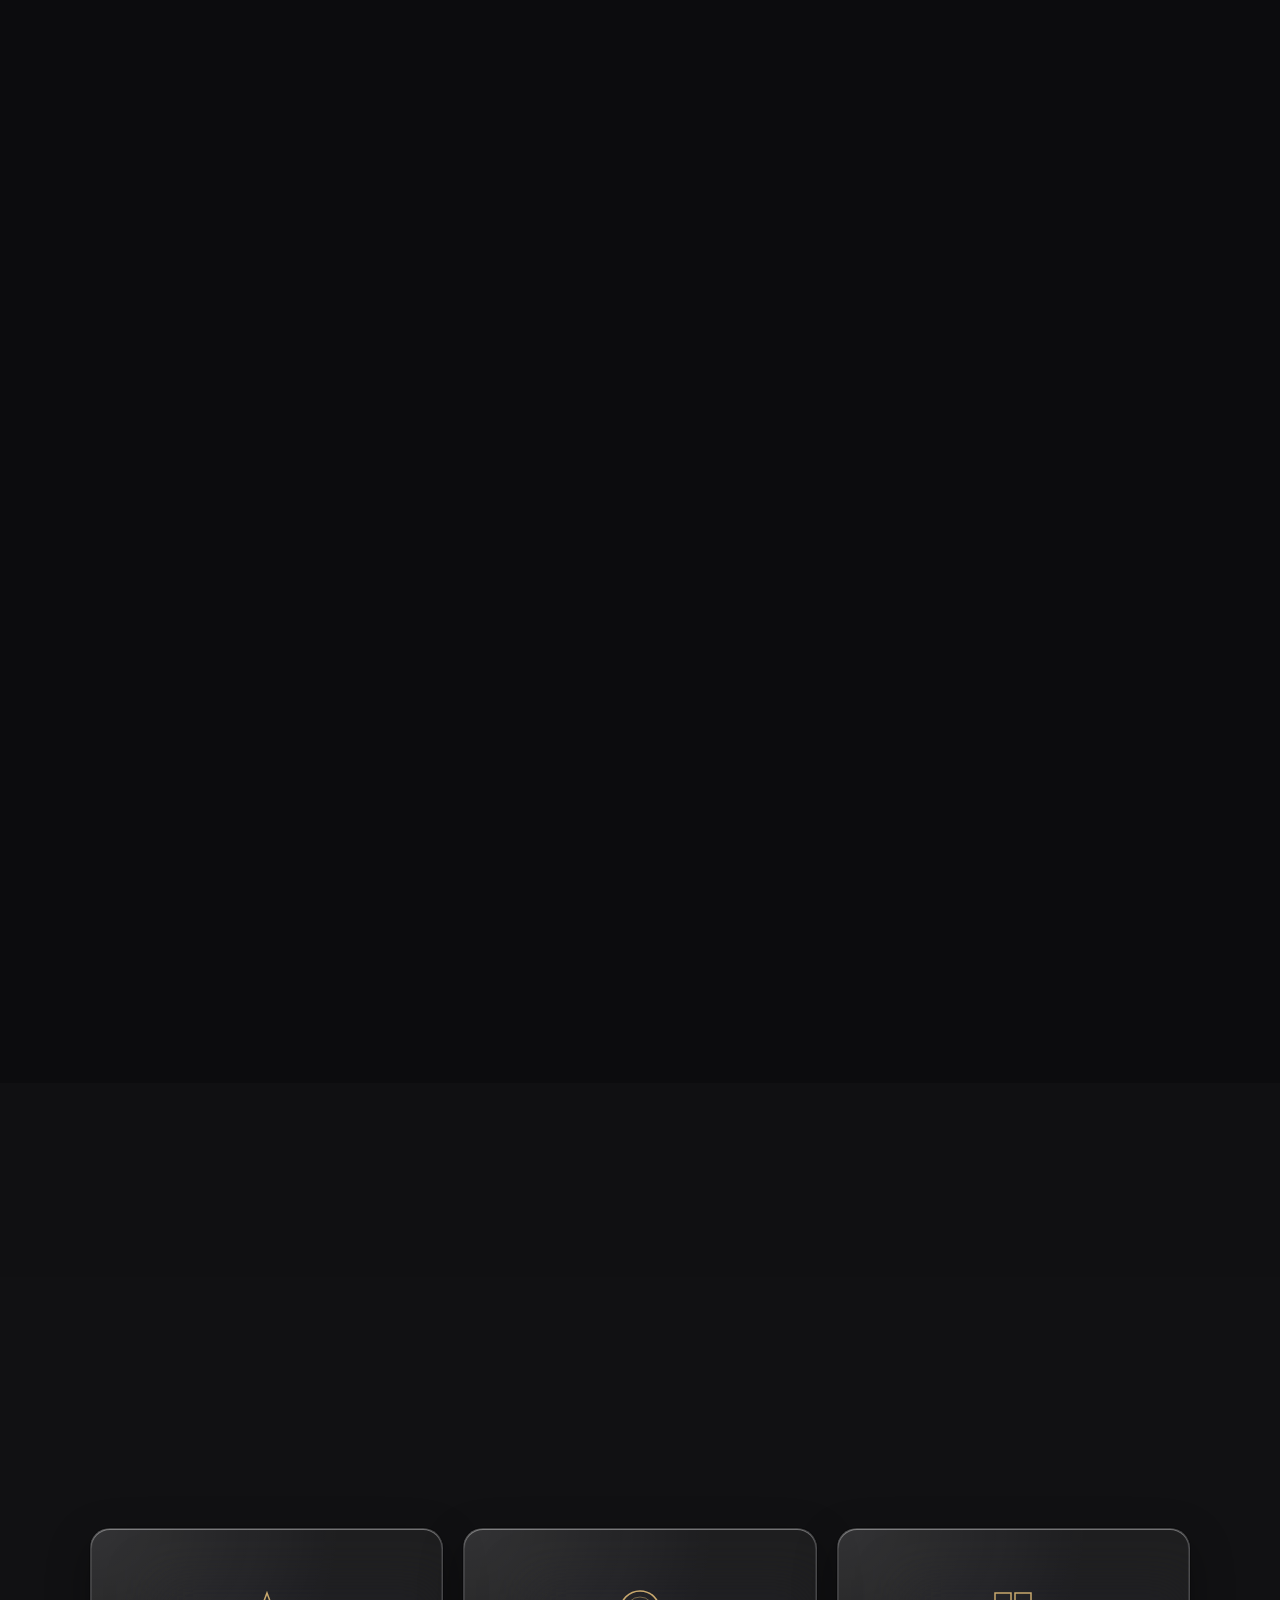
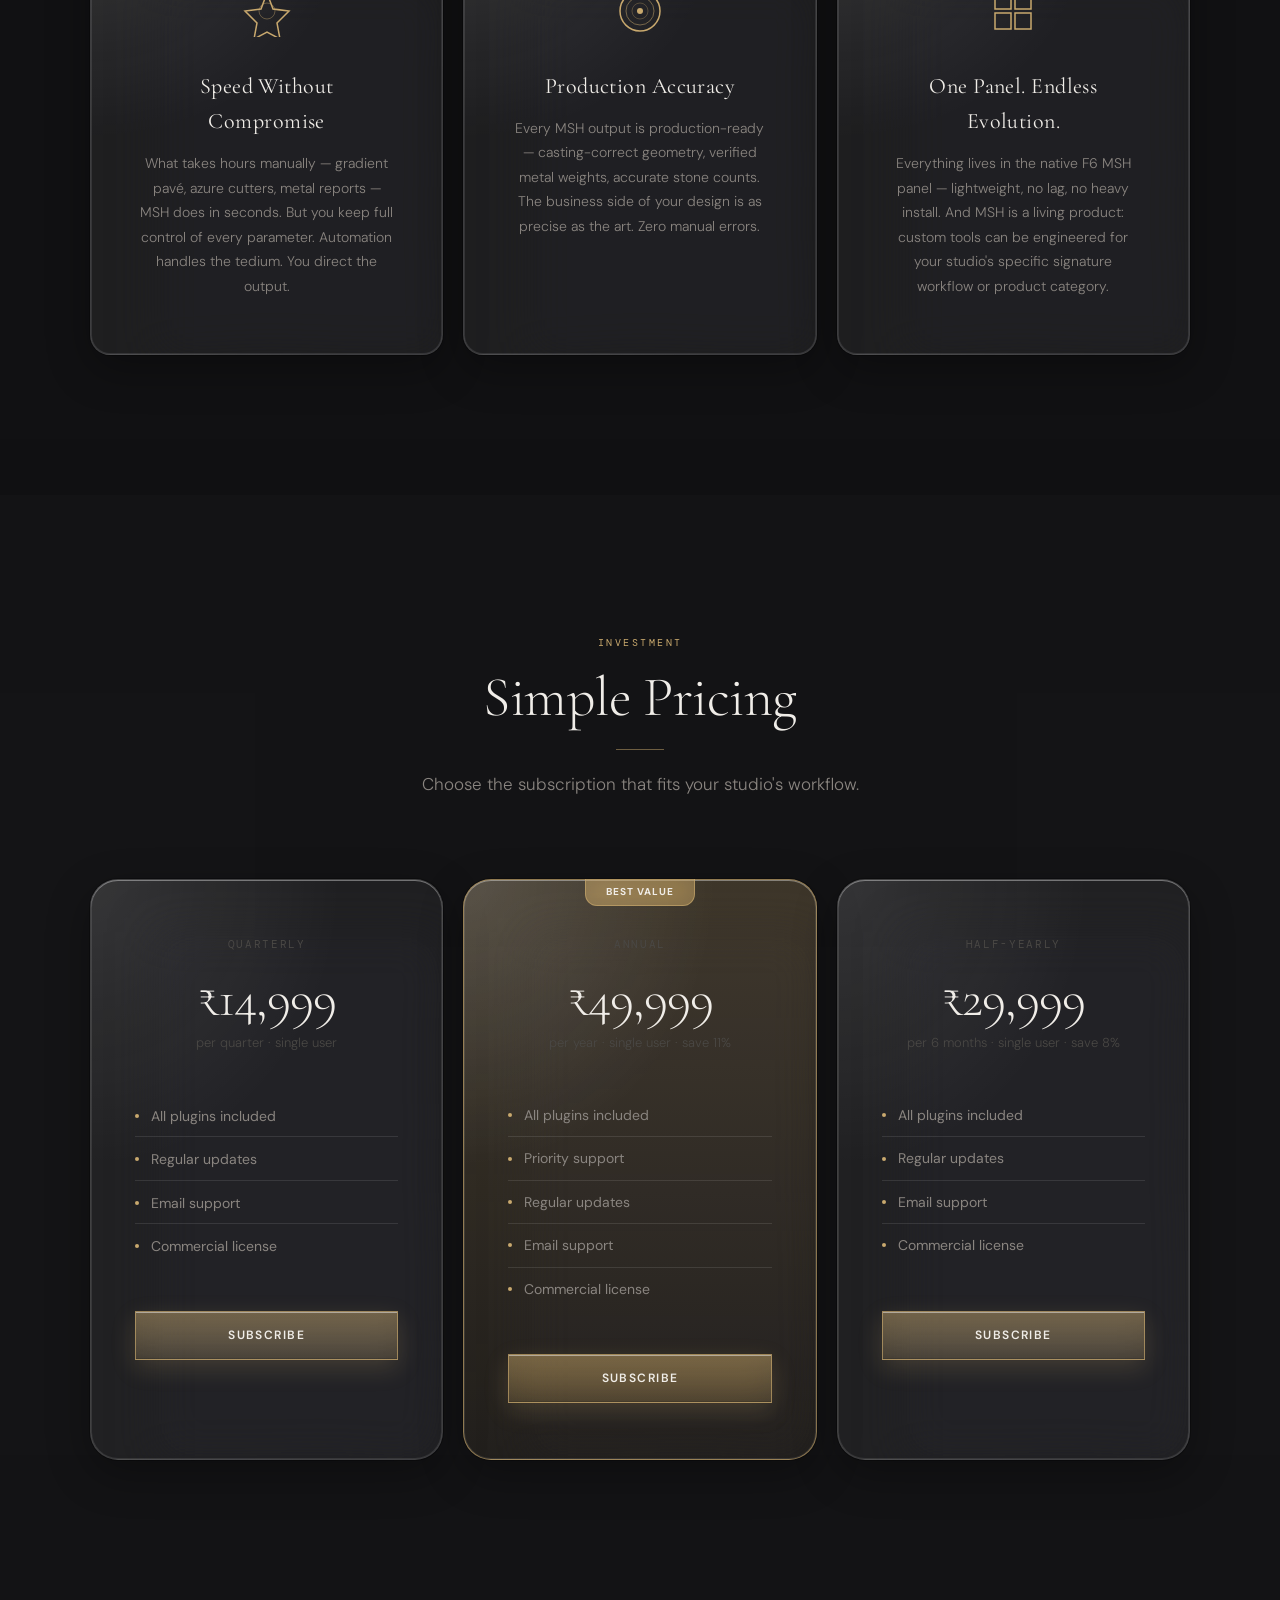
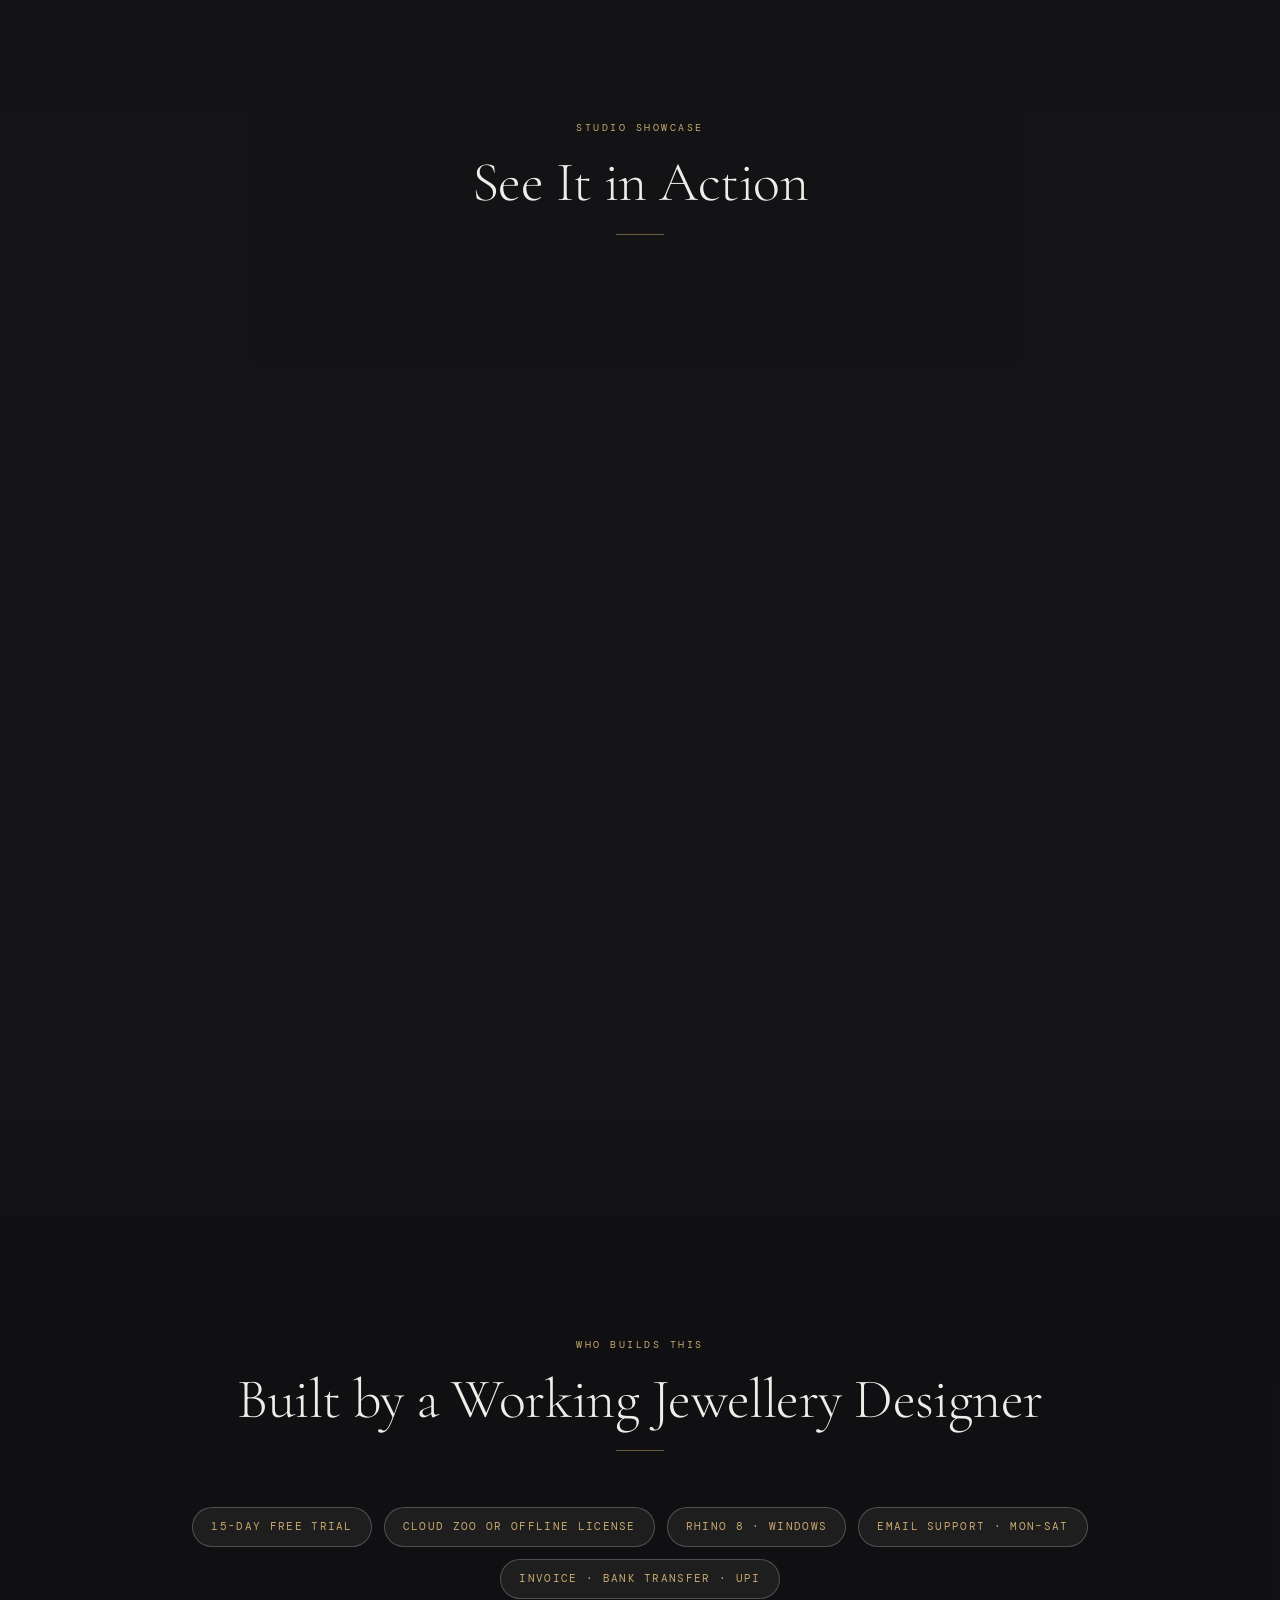
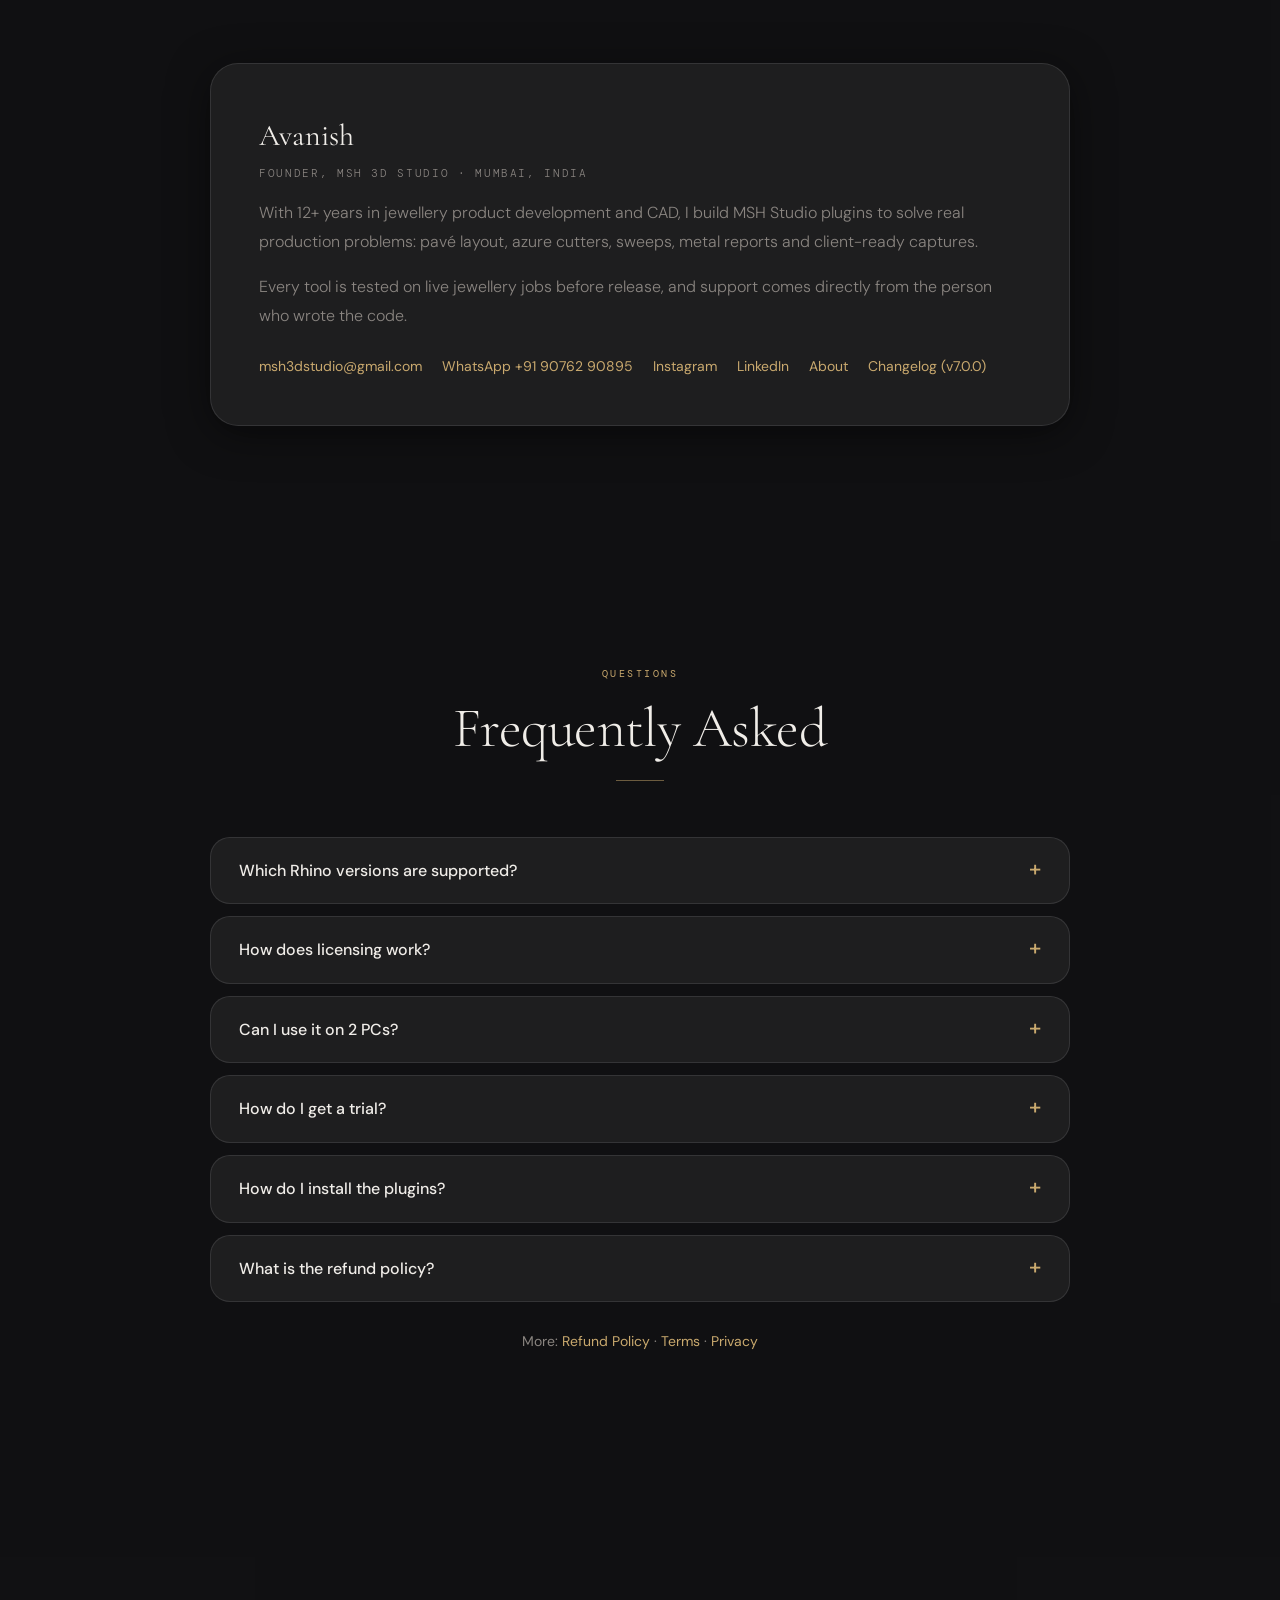
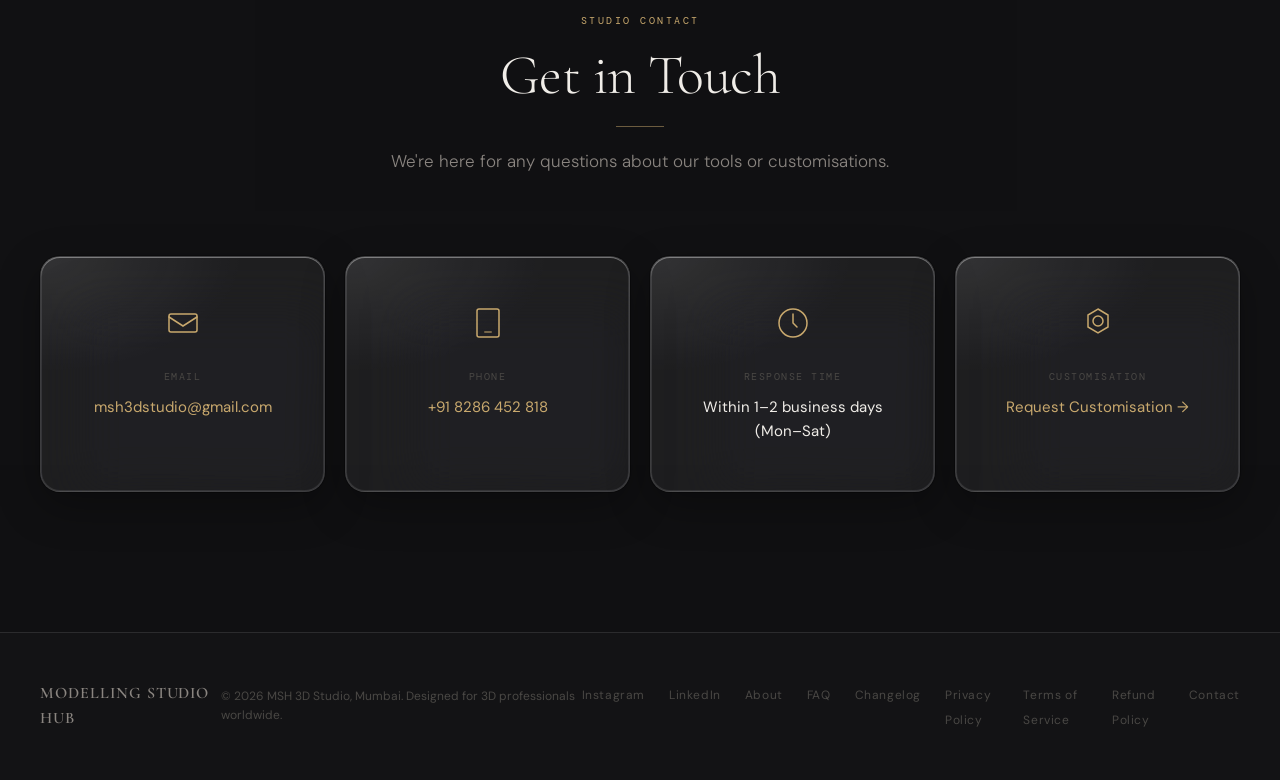
==== commit f61c7da0: "ms" ====
--- a/index.html
+++ b/index.html
@@ -1968,7 +1968,7 @@
     <div class="hero-overlay"></div>
 
     <div class="hero-content">
-      <p class="hero-eyebrow"> · The Professional Jewellery Suite</p>
+      <p class="hero-eyebrow"> MSH 3D STUDIO · The Professional Jewellery Suite</p>
       <h1 class="hero-title">Design Jewellery<br><em>Faster &amp; Smarter</em></h1>
       <p class="hero-subtitle">Speed of automation. Soul of a designer.</p>
       <p class="hero-desc">The native command center for Rhino that understands jewellery. From gradient pavé and honeycomb cutters to 8K pro capture and automated metal reports — built by a working jewellery CAD designer over 12 years. Every tool solves a real problem.</p>
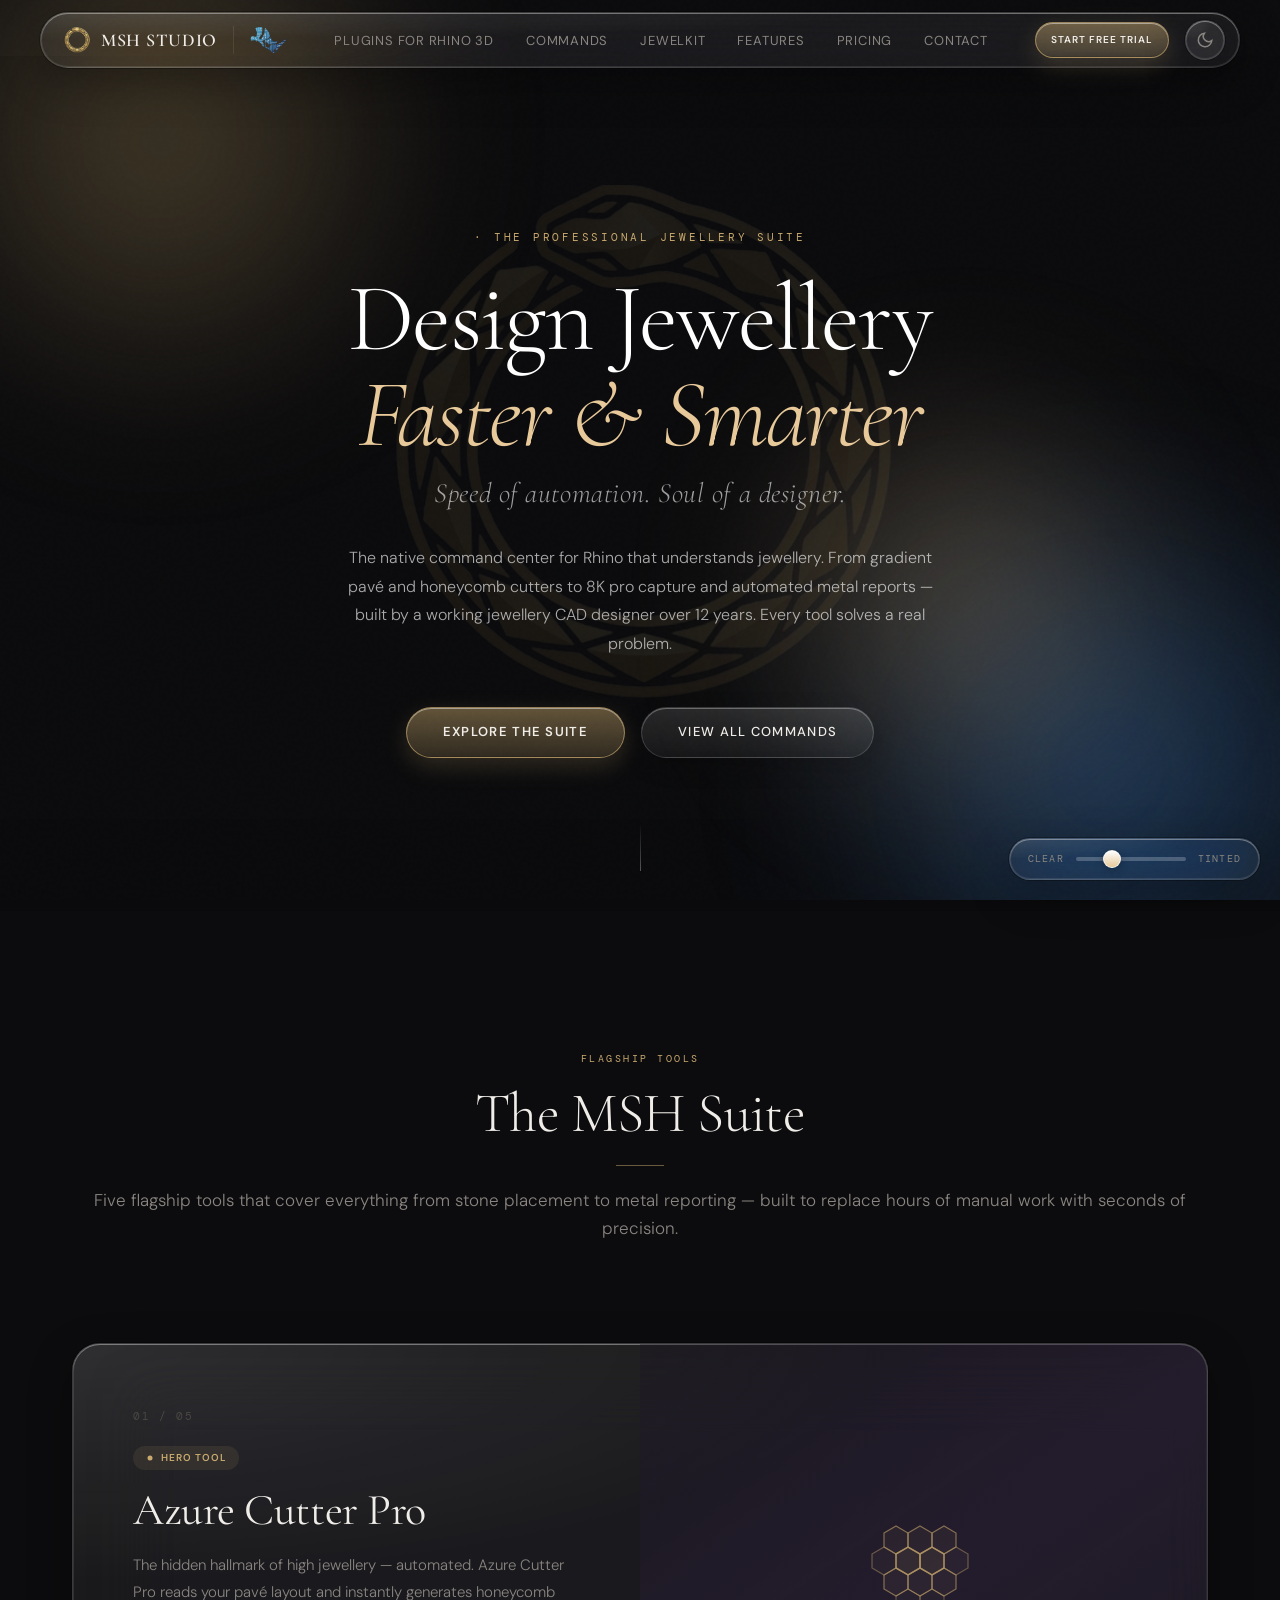
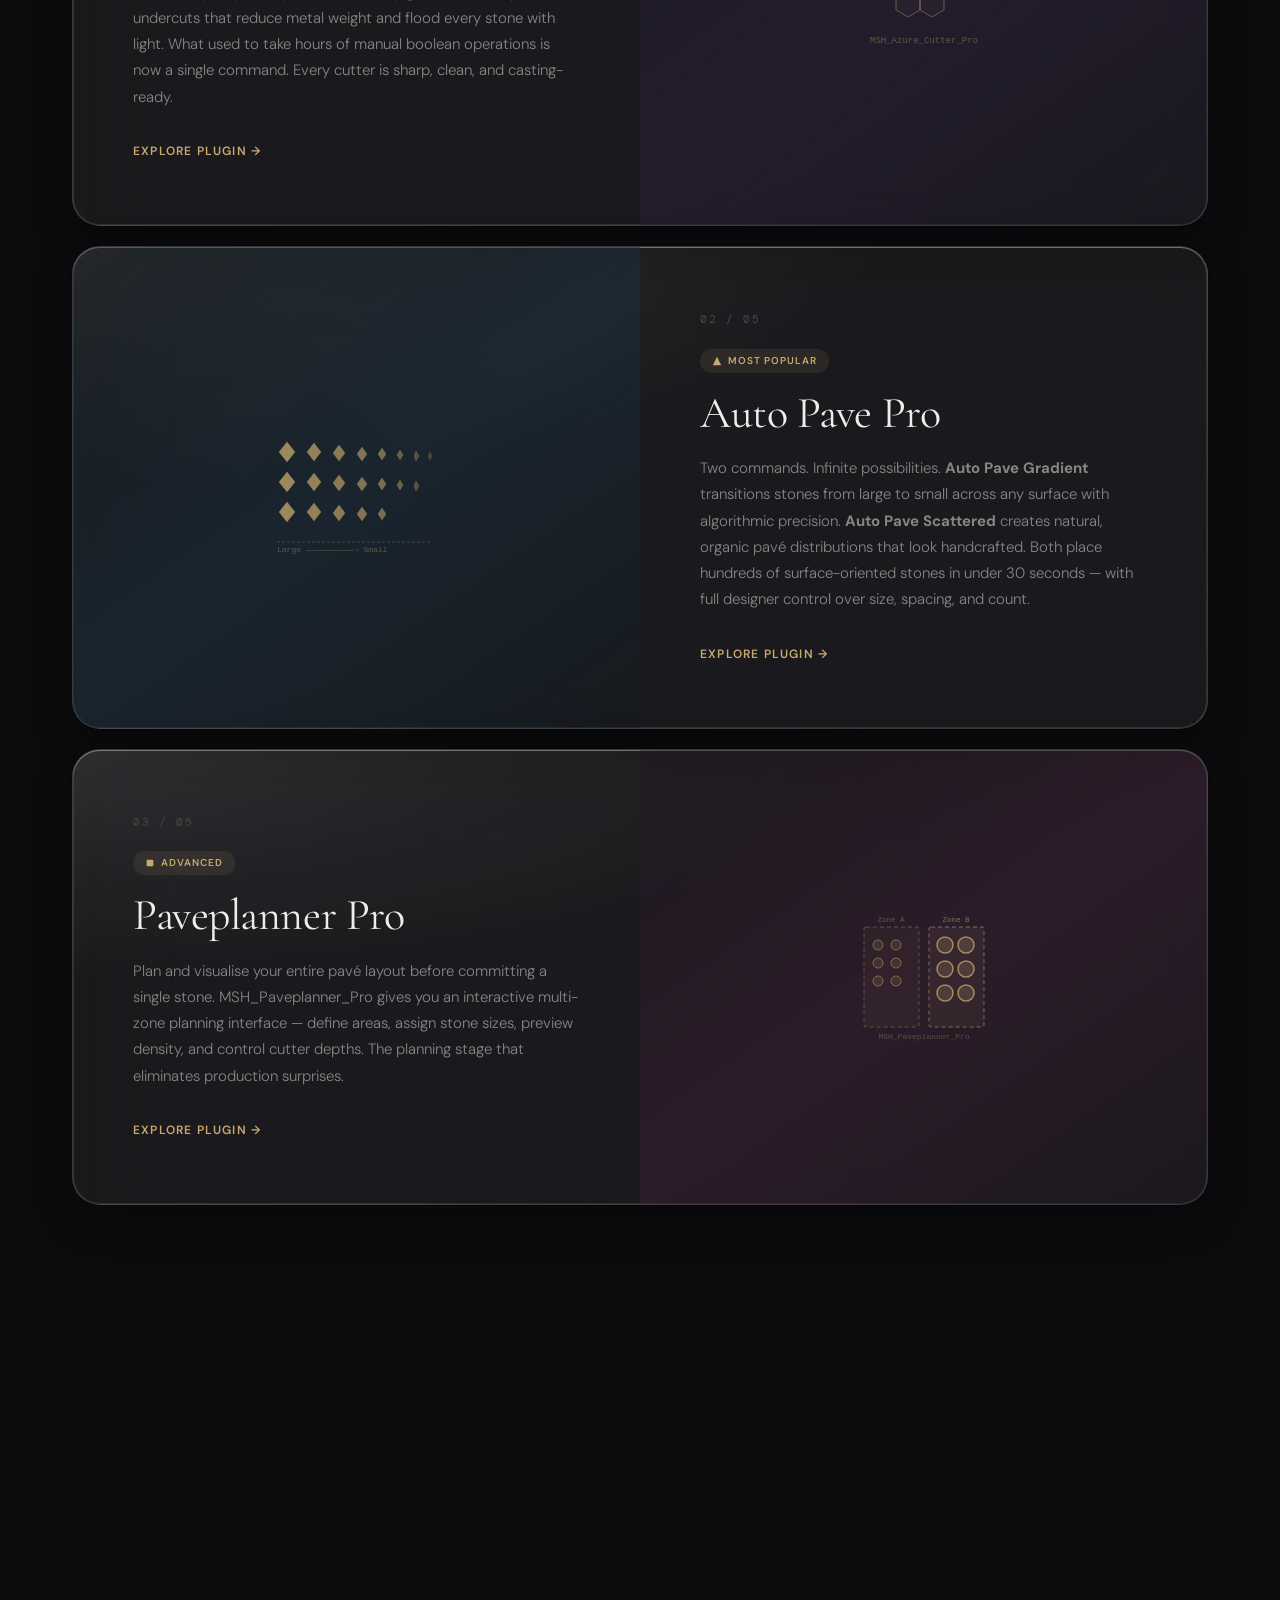
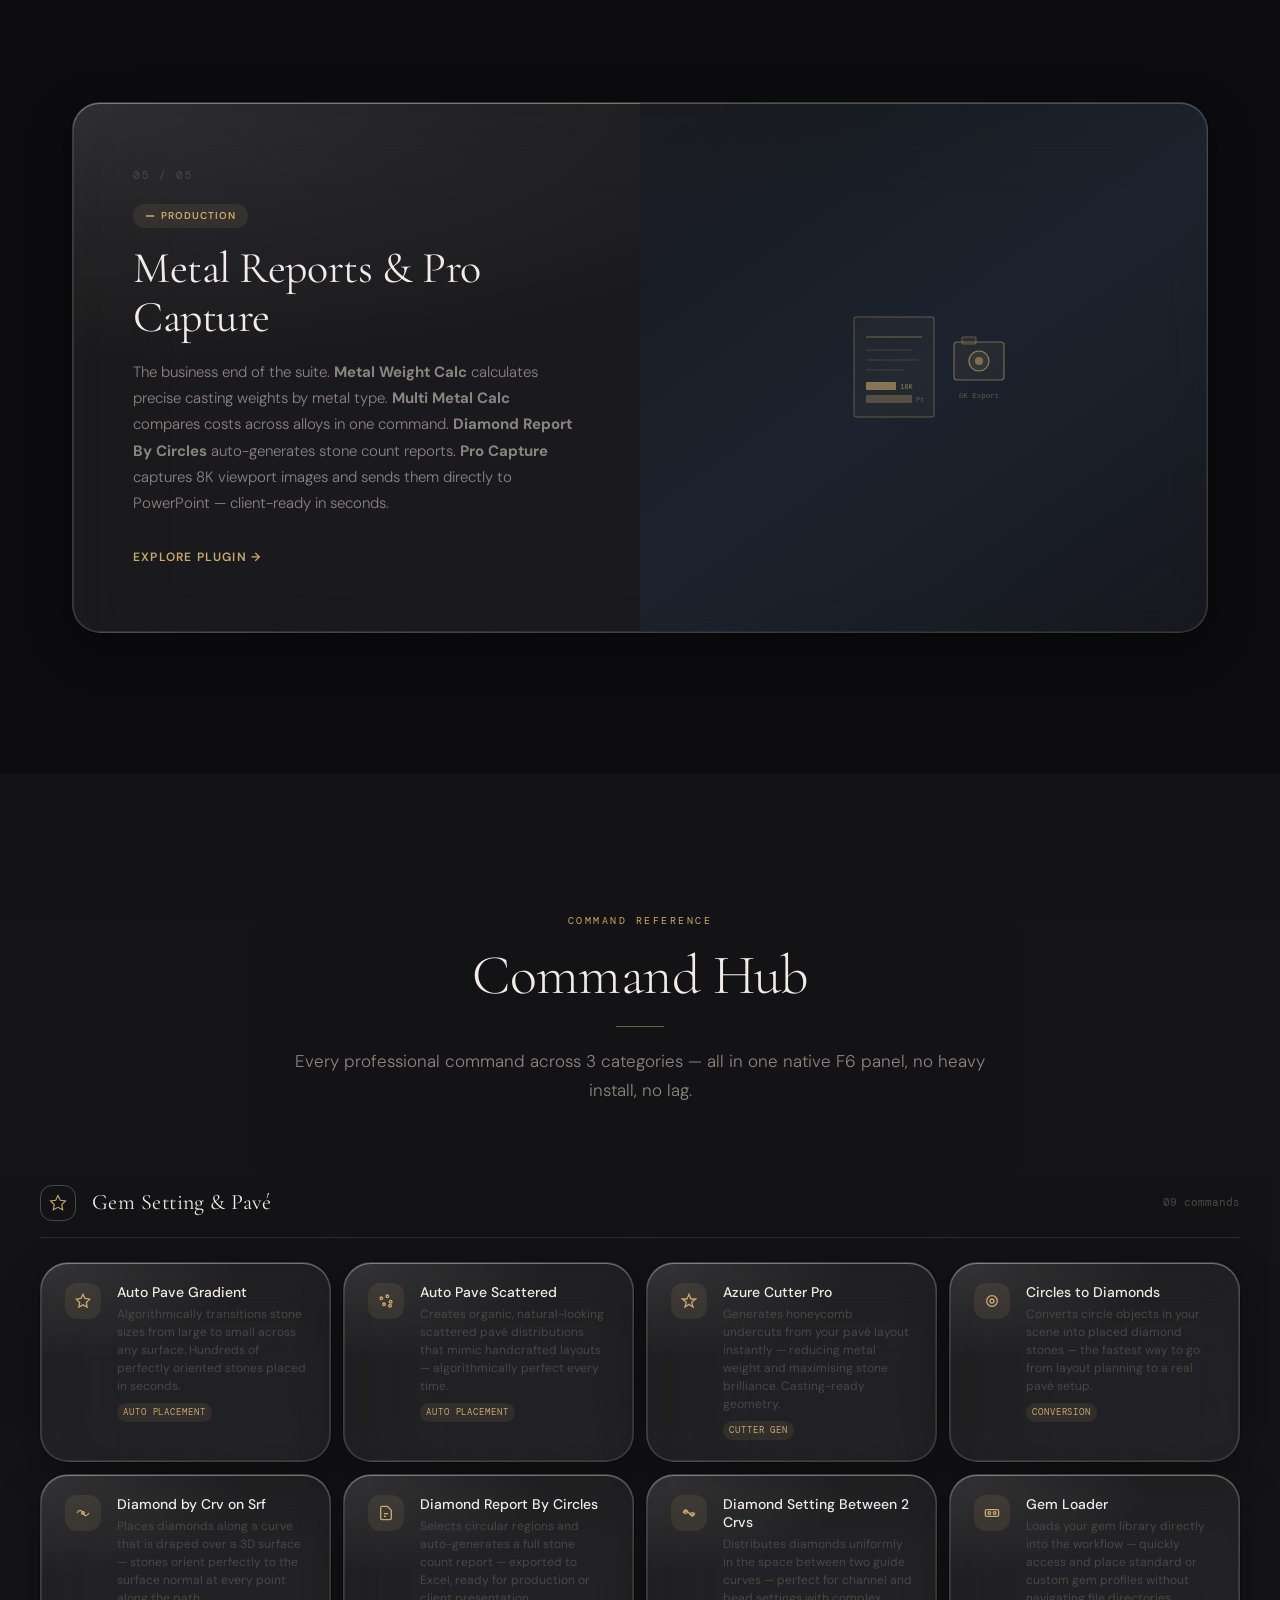
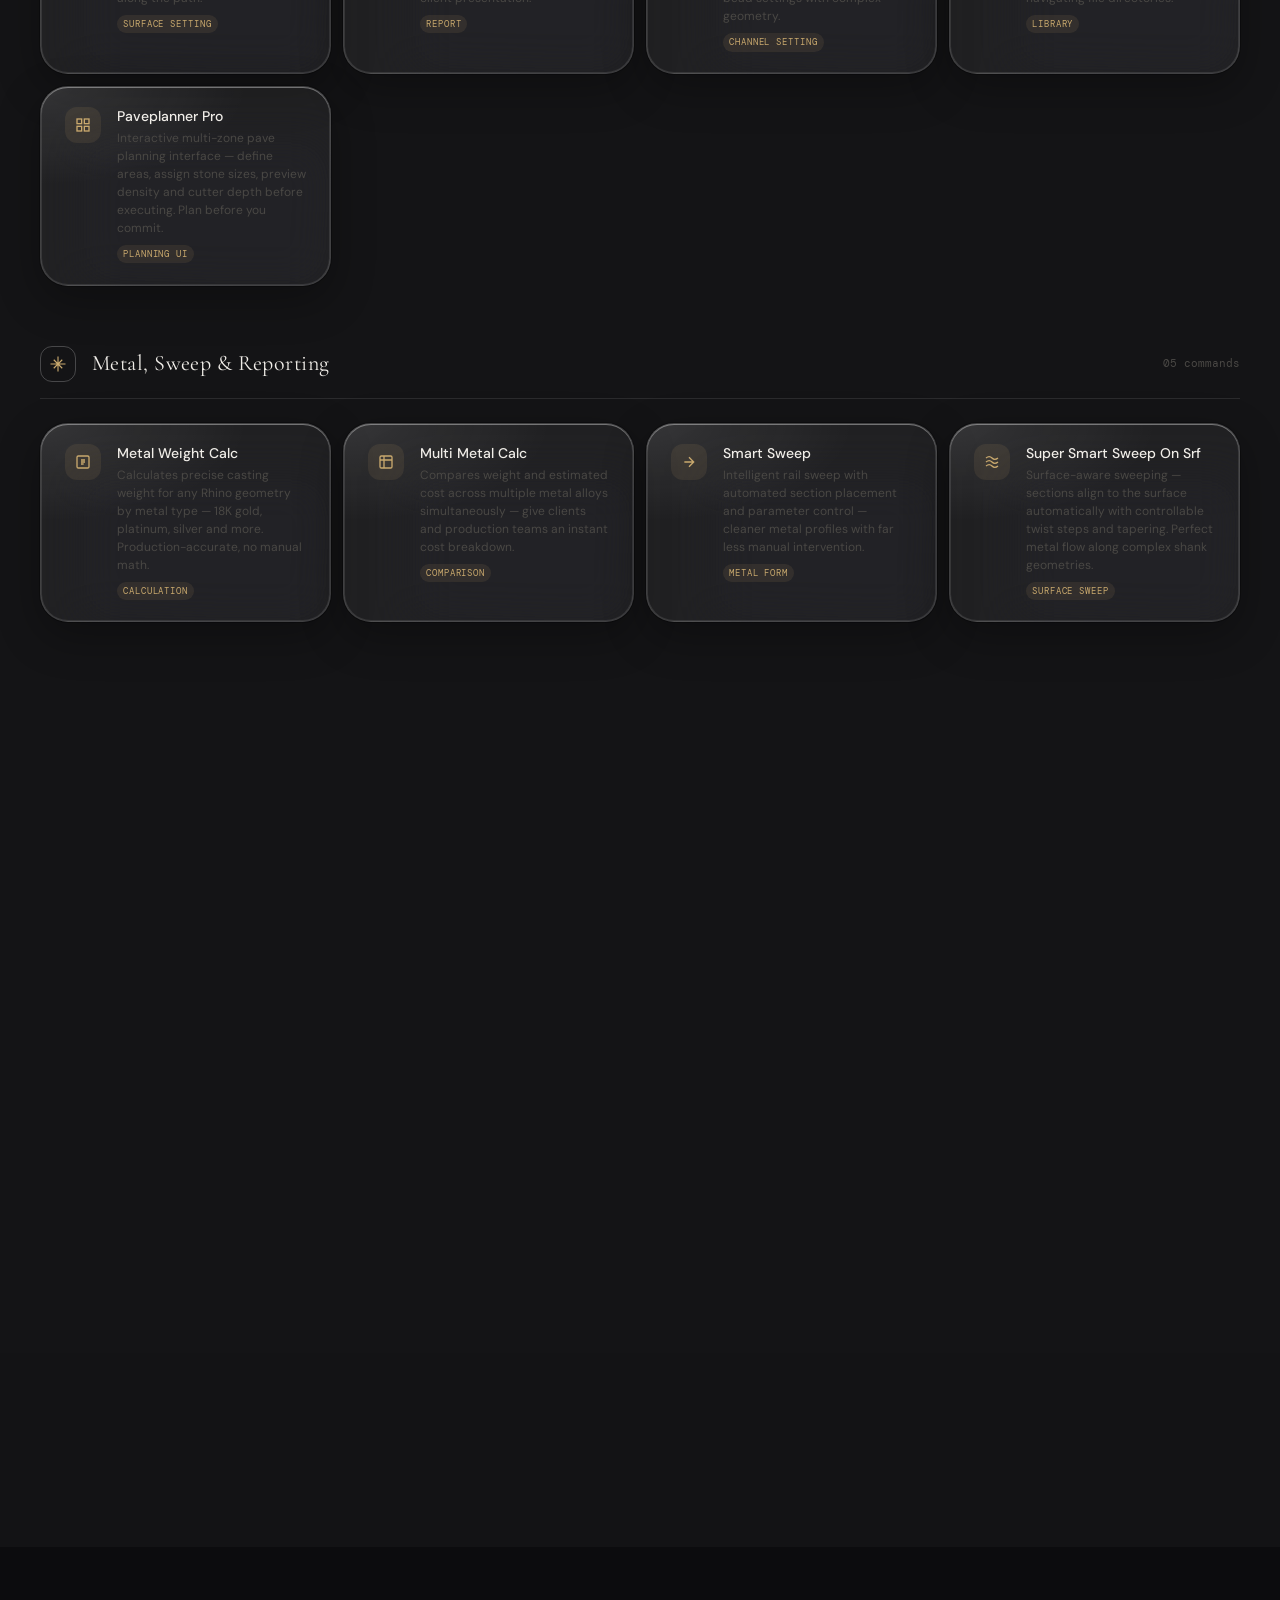
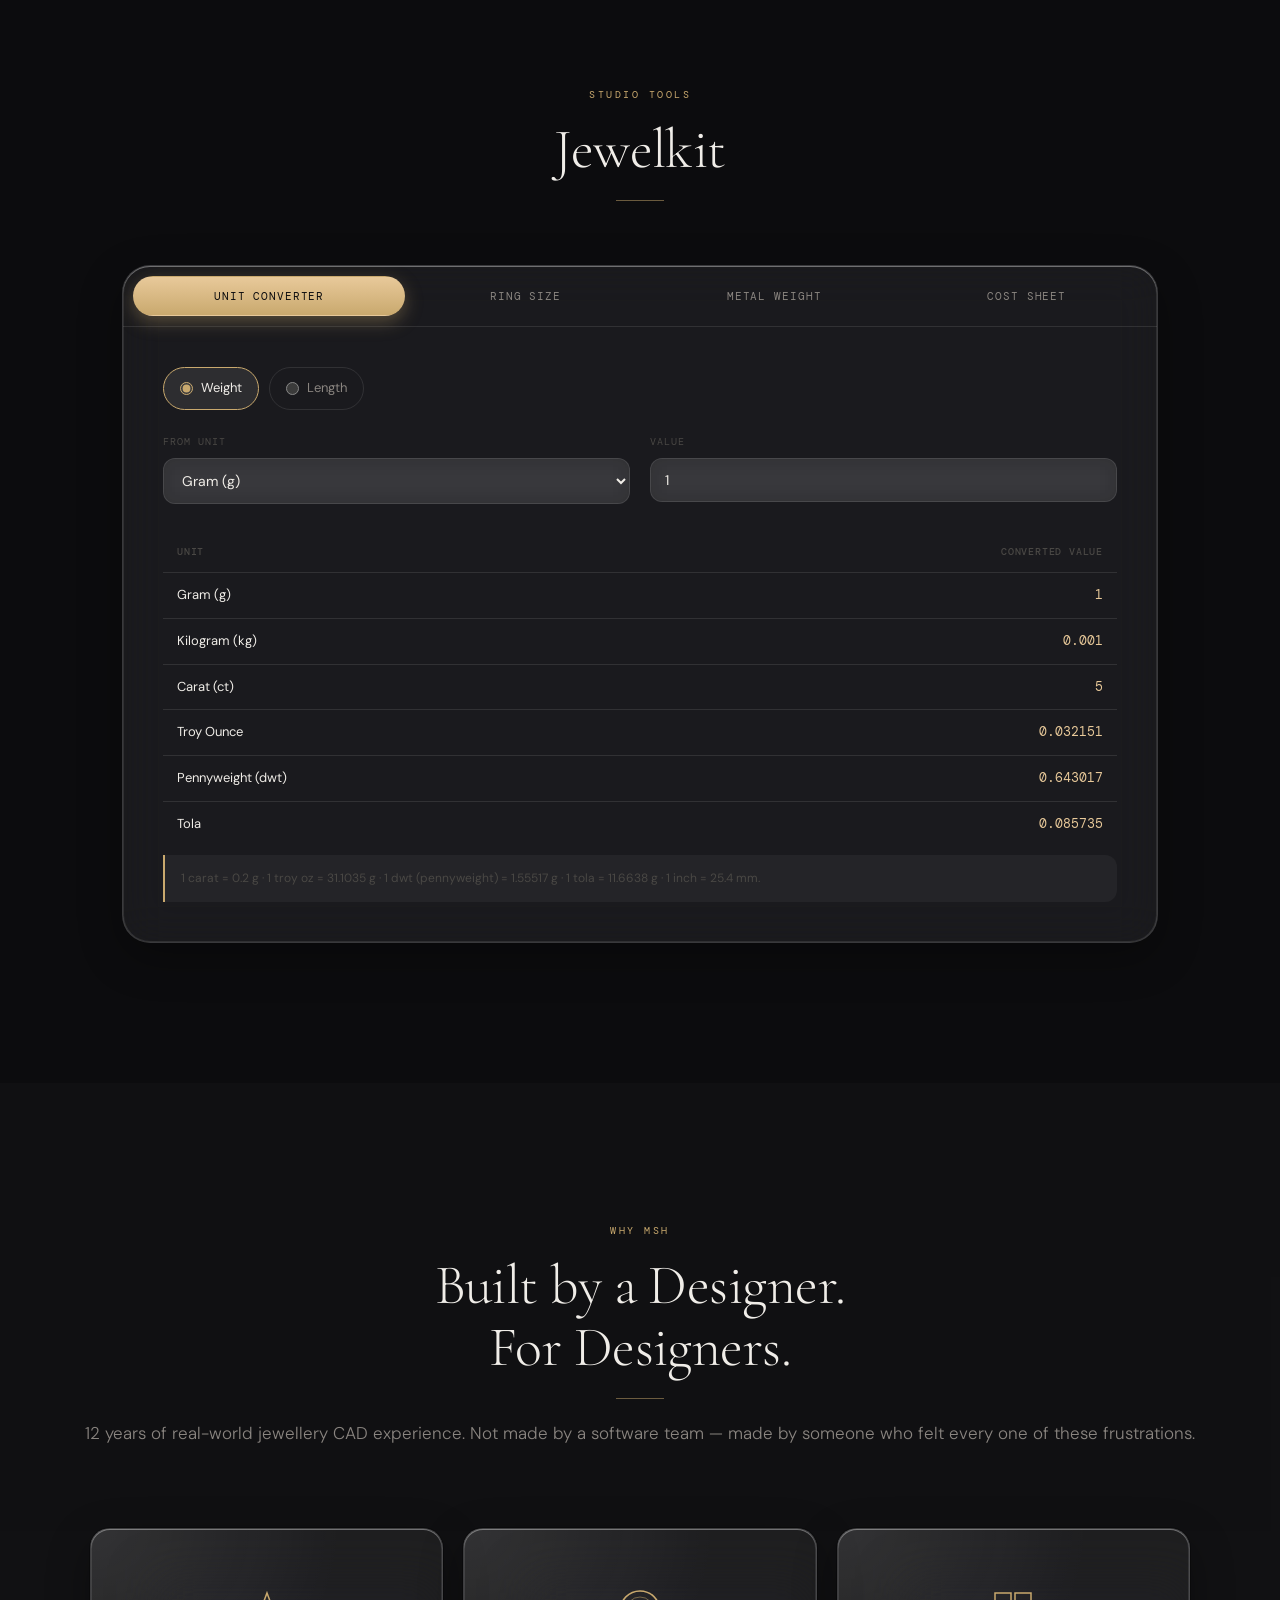
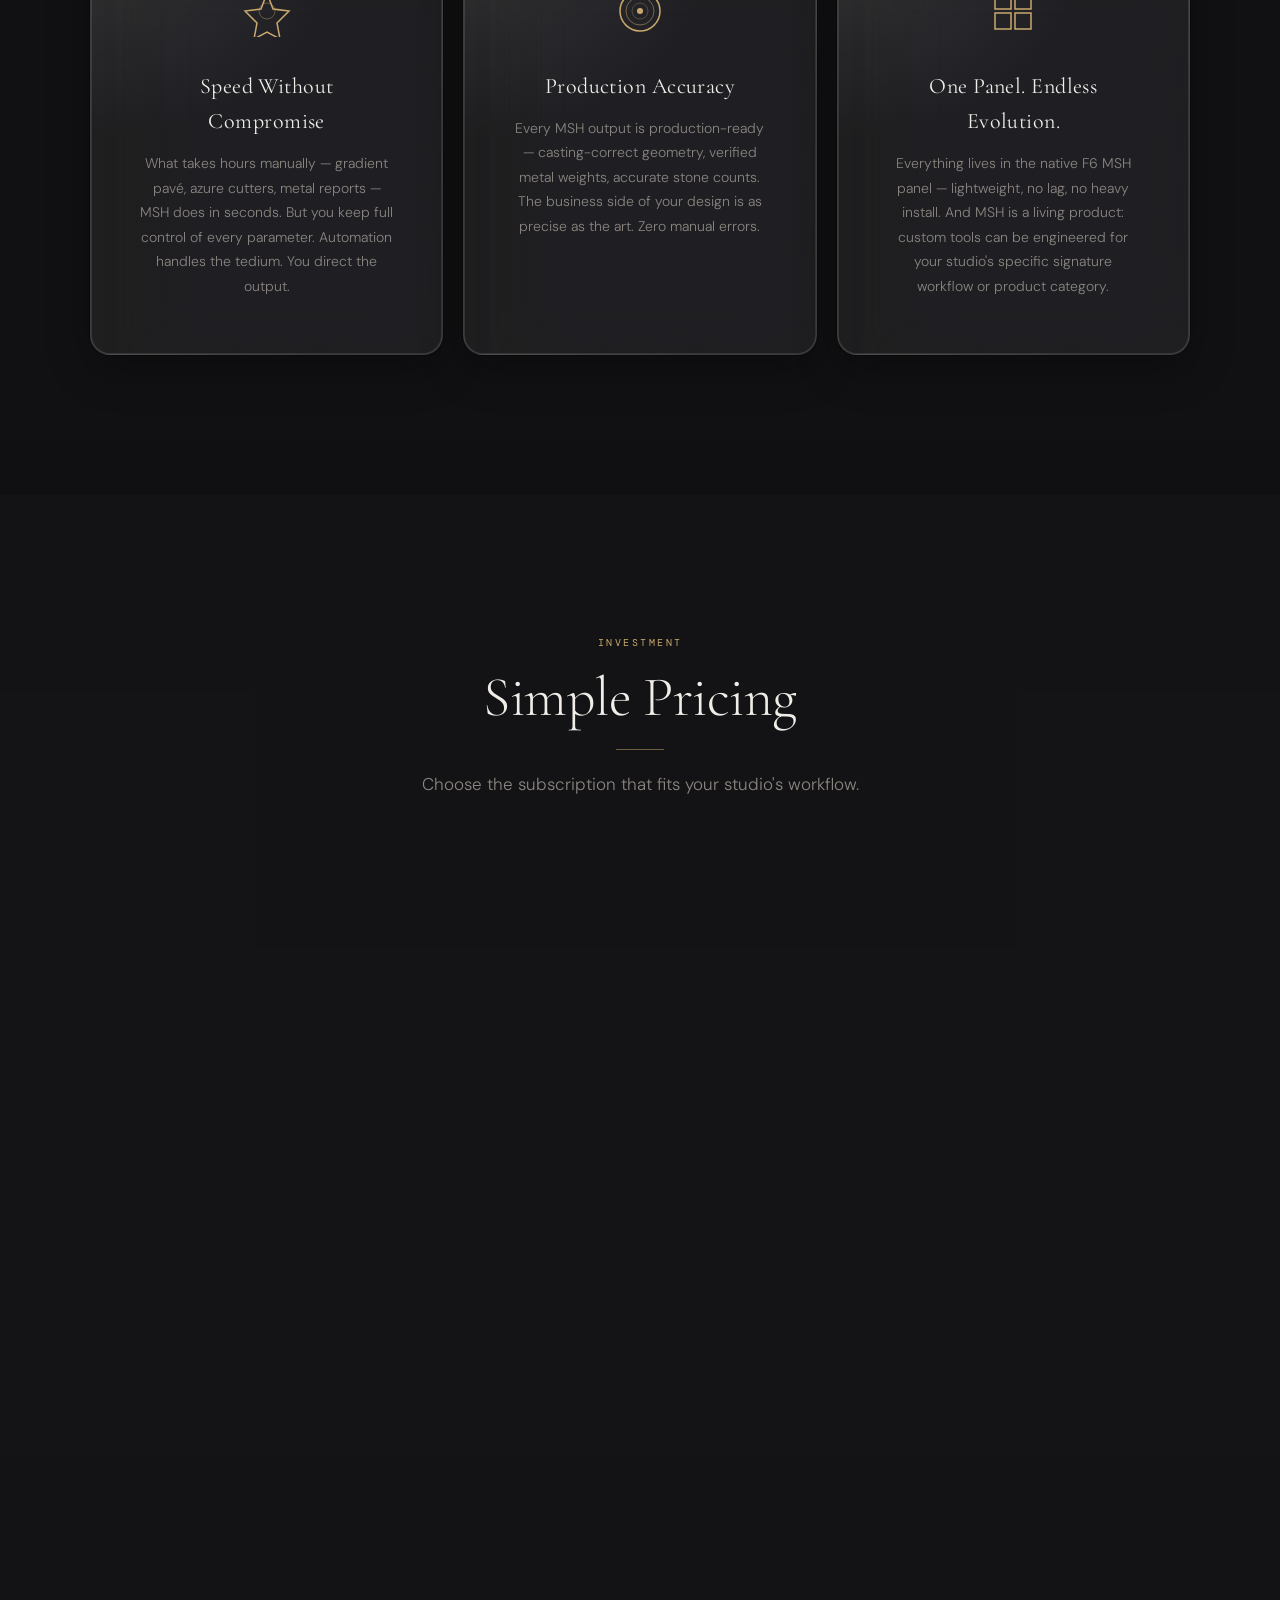
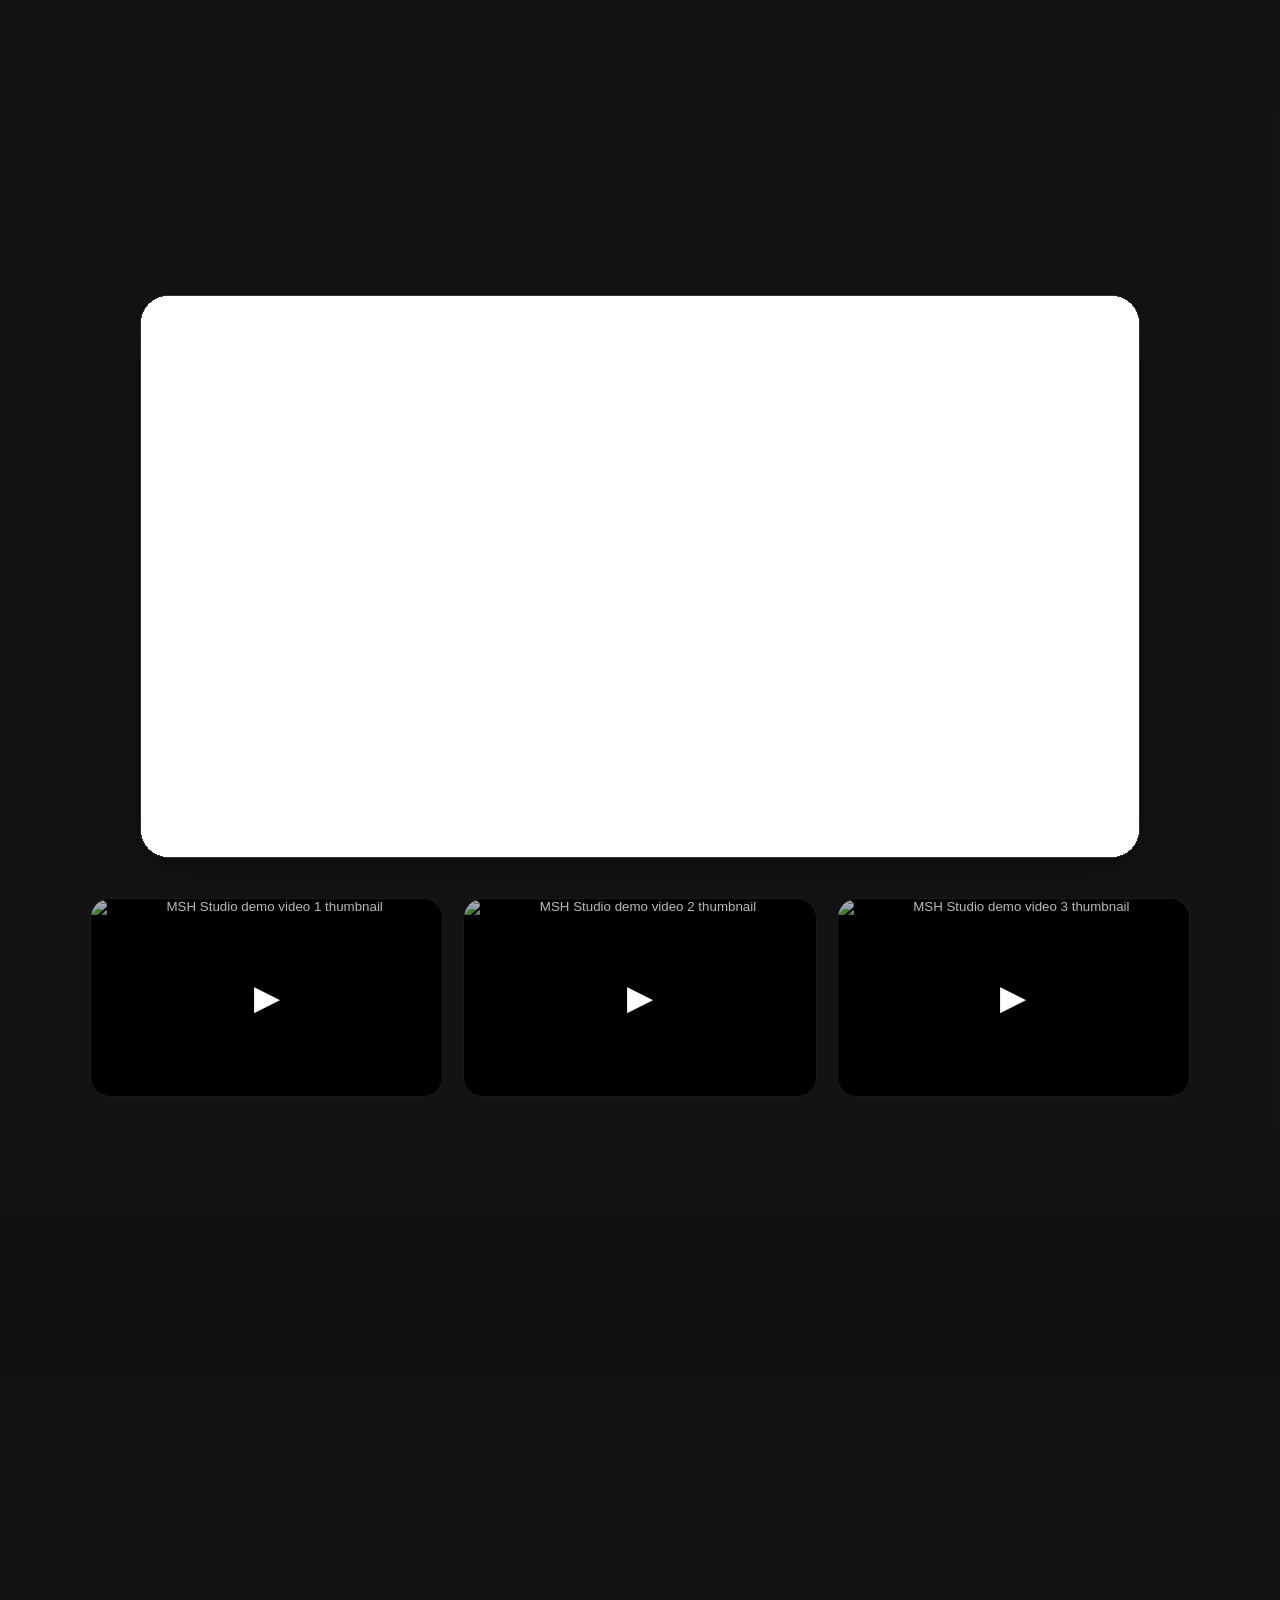
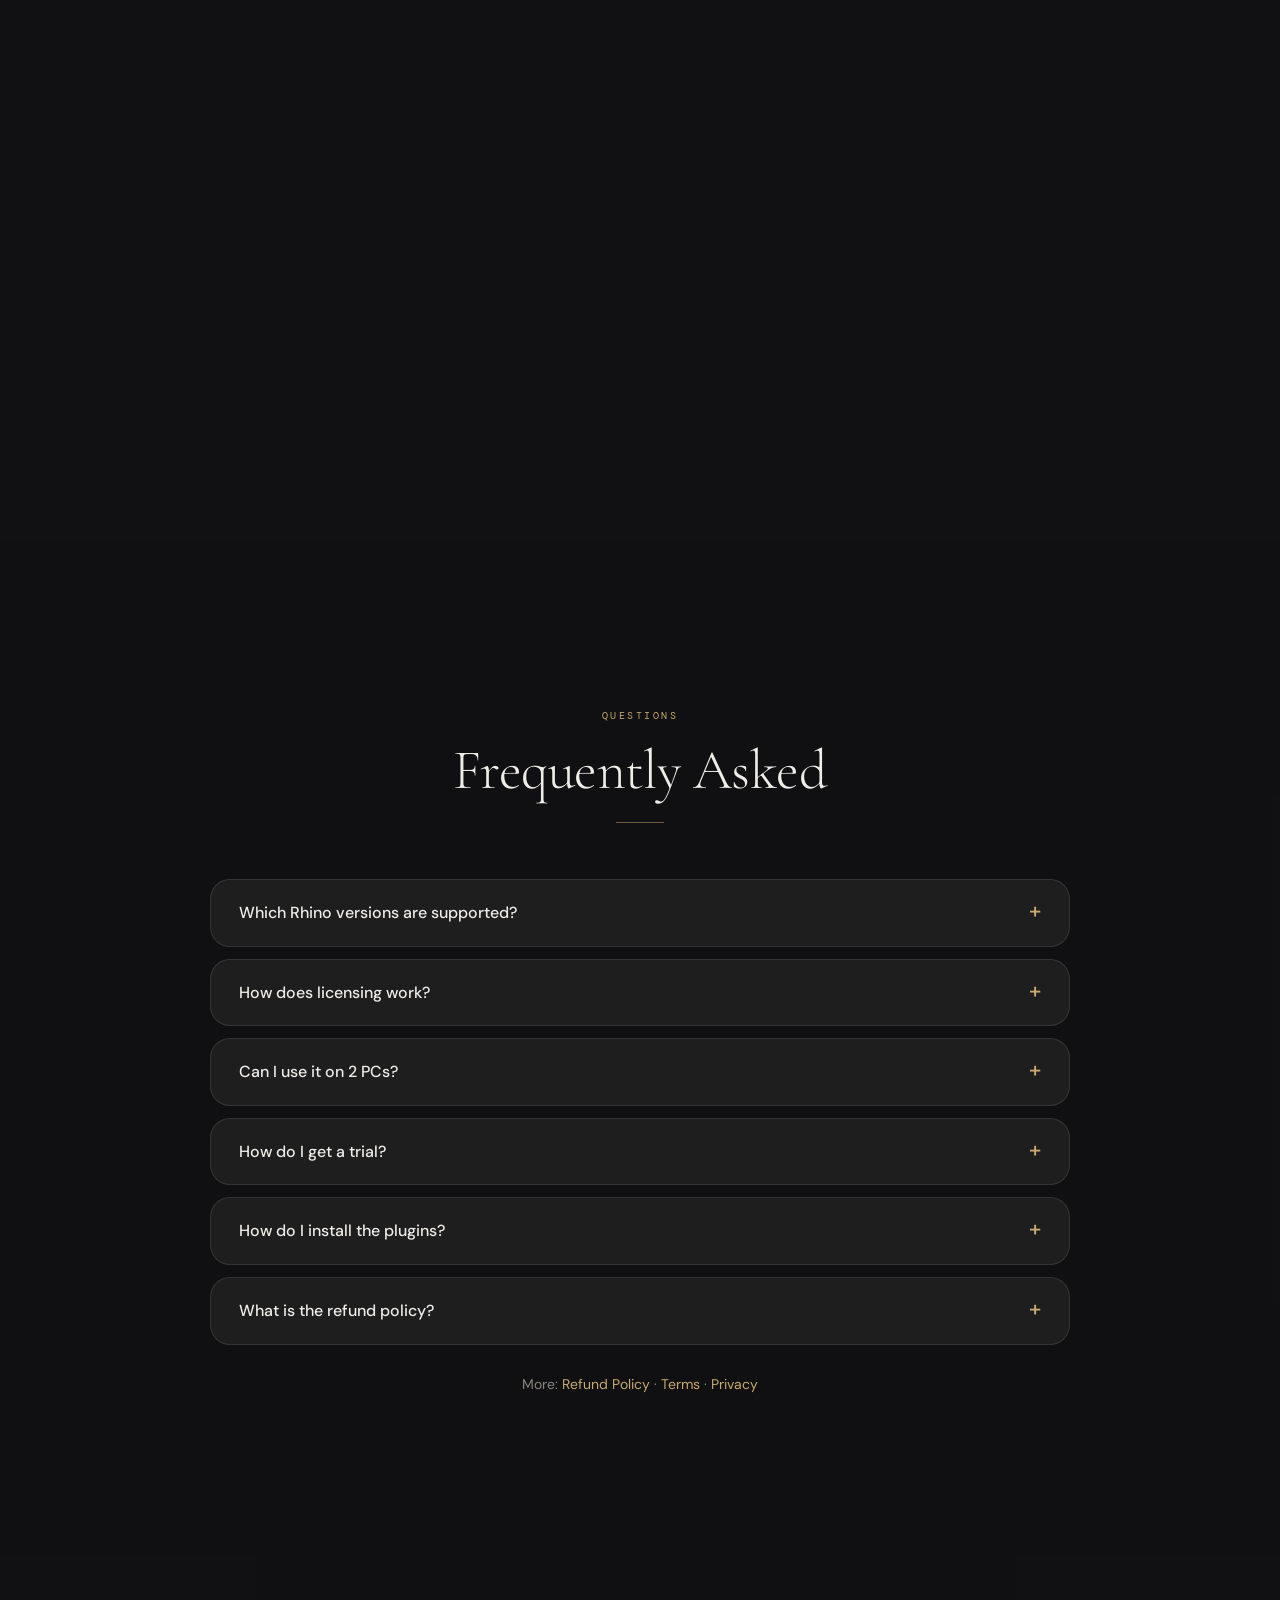
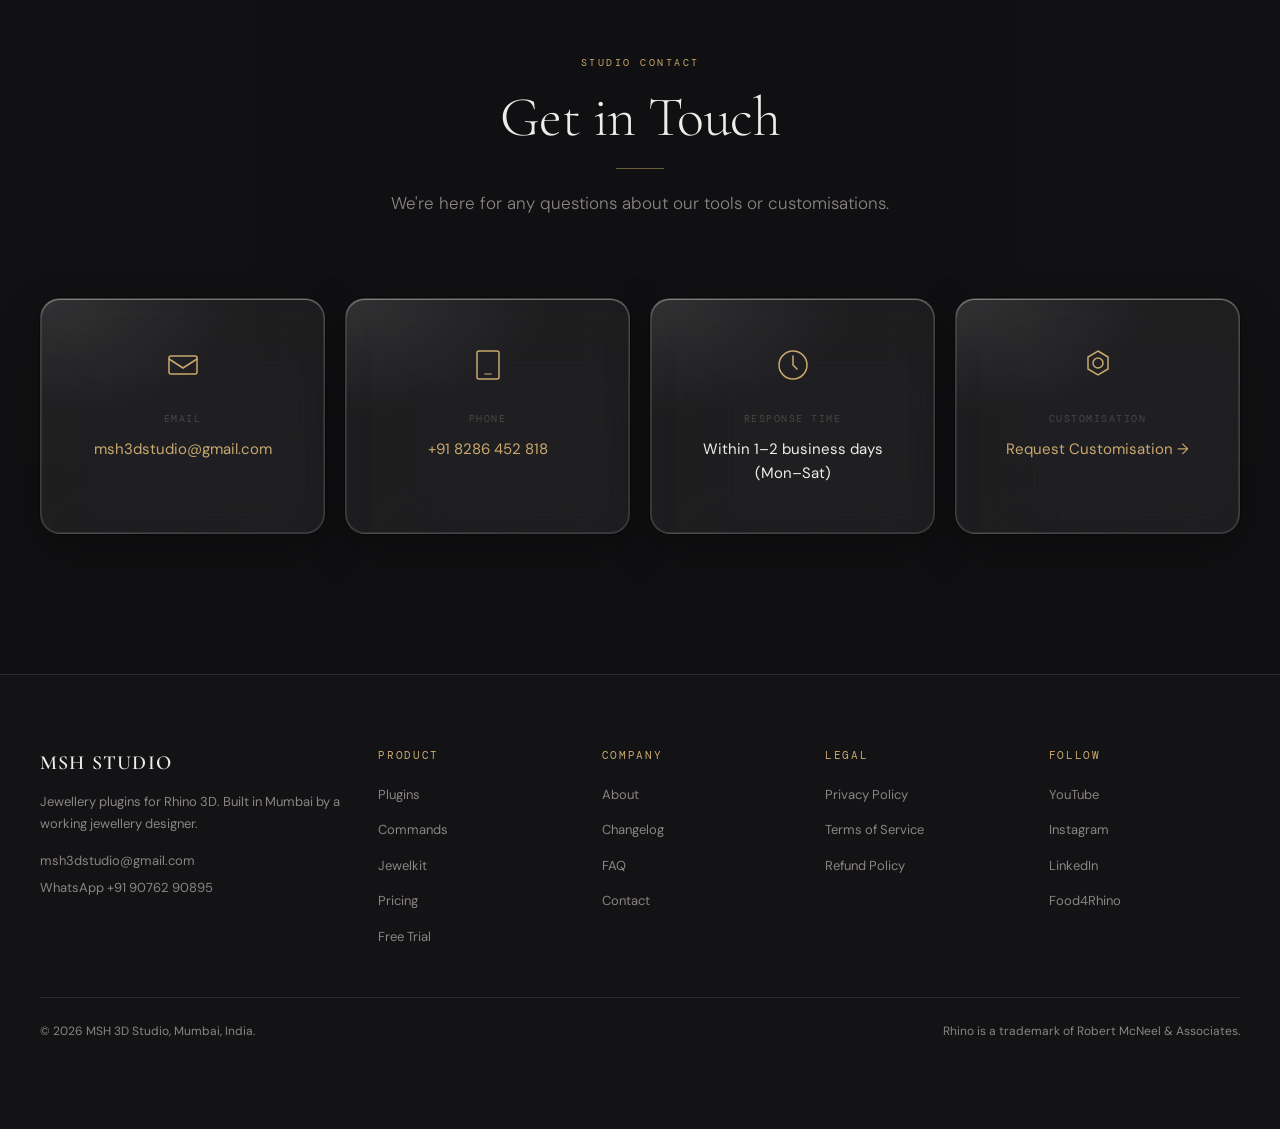
==== commit b1e08193: "ms" ====
--- a/index.html
+++ b/index.html
@@ -26,7 +26,7 @@
   <meta name="twitter:image" content="https://msh3d.github.io/msh/og-image.png">
   <link rel="apple-touch-icon" href="msh-serpent-logo.png">
   <script type="application/ld+json">{"@context": "https://schema.org", "@type": "SoftwareApplication", "name": "MSH Studio – Jewellery Plugins for Rhino 3D", "applicationCategory": "DesignApplication", "operatingSystem": "Windows", "softwareRequirements": "Rhino 8 for Windows", "softwareVersion": "7.0.0", "url": "https://msh3d.github.io/msh/", "description": "Professional Rhino 3D jewellery plugins: auto pavé, honeycomb azure cutters, smart sweep, metal weight reports and 8K capture. Built by a 12-year jewellery CAD designer.", "author": {"@type": "Person", "name": "Avanish"}, "offers": [{"@type": "Offer", "name": "Quarterly", "price": "14999", "priceCurrency": "INR", "url": "https://msh3d.github.io/msh/#pricing"}, {"@type": "Offer", "name": "Half-Yearly", "price": "29999", "priceCurrency": "INR", "url": "https://msh3d.github.io/msh/#pricing"}, {"@type": "Offer", "name": "Annual", "price": "49999", "priceCurrency": "INR", "url": "https://msh3d.github.io/msh/#pricing"}]}</script>
-  <script type="application/ld+json">{"@context": "https://schema.org", "@type": "Organization", "name": "MSH 3D Studio", "url": "https://msh3d.github.io/msh/", "email": "msh3dstudio@gmail.com", "founder": {"@type": "Person", "name": "Avanish"}, "address": {"@type": "PostalAddress", "addressLocality": "Mumbai", "addressCountry": "IN"}, "sameAs": ["https://www.instagram.com/msh3dstudio/", "https://www.linkedin.com/company/msh3dstudio"], "contactPoint": {"@type": "ContactPoint", "contactType": "customer support", "email": "msh3dstudio@gmail.com", "telephone": "+91-9076290895", "availableLanguage": ["English", "Hindi"]}}</script>
+  <script type="application/ld+json">{"@context": "https://schema.org", "@type": "Organization", "name": "MSH 3D Studio", "url": "https://msh3d.github.io/msh/", "email": "msh3dstudio@gmail.com", "founder": {"@type": "Person", "name": "Avanish"}, "address": {"@type": "PostalAddress", "addressLocality": "Mumbai", "addressCountry": "IN"}, "sameAs": ["https://www.instagram.com/msh3dstudio/", "https://www.linkedin.com/company/msh3dstudio", "https://www.youtube.com/@MSH-3DSTUDIO", "https://www.food4rhino.com/en/app/msh-high-jewellery-modelling-studio-hub"], "contactPoint": {"@type": "ContactPoint", "contactType": "customer support", "email": "msh3dstudio@gmail.com", "telephone": "+91-9076290895", "availableLanguage": ["English", "Hindi"]}}</script>
   <script type="application/ld+json">{"@context": "https://schema.org", "@type": "FAQPage", "mainEntity": [{"@type": "Question", "name": "Which Rhino versions are supported?", "acceptedAnswer": {"@type": "Answer", "text": "MSH Studio plugins support Rhino 8 for Windows. Rhino 9 compatibility is being evaluated; email us before purchasing if you need it."}}, {"@type": "Question", "name": "How does licensing work?", "acceptedAnswer": {"@type": "Answer", "text": "Each subscription is for a single user. You can choose a Cloud Zoo license, which can be shuffled between users, or an offline machine-locked license."}}, {"@type": "Question", "name": "Can I use it on 2 PCs?", "acceptedAnswer": {"@type": "Answer", "text": "A subscription covers one user. A Cloud Zoo license can be moved between users and machines on your account, while an offline license is locked to one computer. Contact us for multi-seat needs."}}, {"@type": "Question", "name": "How do I get a trial?", "acceptedAnswer": {"@type": "Answer", "text": "Request a free 15-day trial from the Start Free Trial page. The trial is verified using your Rhino serial number."}}, {"@type": "Question", "name": "How do I install the plugins?", "acceptedAnswer": {"@type": "Answer", "text": "Download the setup file, open it, and follow the on-screen instructions. Restart Rhino when the installer finishes."}}, {"@type": "Question", "name": "What is the refund policy?", "acceptedAnswer": {"@type": "Answer", "text": "There are no refunds after license activation, and a free trial is available before purchase. Billing errors and duplicate payments are refunded within 30 days."}}]}</script>
   <link rel="preconnect" href="https://fonts.googleapis.com">
   <link rel="preconnect" href="https://fonts.gstatic.com" crossorigin>
@@ -1886,6 +1886,66 @@
     .demo-card .play{position:absolute;inset:0;display:flex;align-items:center;justify-content:center;background:rgba(0,0,0,.28);color:#fff;font-size:34px;transition:background .3s}
     .demo-card:hover .play{background:rgba(0,0,0,.1)}
     @media (max-width:900px){.demo-row{grid-template-columns:1fr}.about-card{padding:32px 24px}}
+    /* ===== FOOTER (organised) ===== */
+    footer{padding:72px 32px 88px}
+    .footer-wrap{max-width:1200px;margin:0 auto;display:grid;grid-template-columns:1.6fr repeat(4,1fr);gap:40px 32px;align-items:start}
+    .footer-brand .footer-logo{display:block;font-size:20px;margin-bottom:12px;color:var(--text-primary)}
+    .footer-tag{font-size:13px;line-height:1.7;color:var(--text-secondary);max-width:300px;margin-bottom:16px}
+    .footer-mail{display:block;font-size:13px;color:var(--text-secondary);text-decoration:none;margin-bottom:6px;transition:color .3s;overflow-wrap:anywhere}
+    .footer-mail:hover{color:var(--accent-gold)}
+    .footer-col h4{font-family:'DM Mono',monospace;font-size:11px;font-weight:400;letter-spacing:.15em;text-transform:uppercase;color:var(--accent-gold);margin-bottom:16px}
+    .footer-col ul{list-style:none;display:flex;flex-direction:column;gap:10px}
+    .footer-col a{font-size:13px;color:var(--text-secondary);text-decoration:none;transition:color .3s}
+    .footer-col a:hover{color:var(--accent-gold)}
+    .footer-bottom{max-width:1200px;margin:48px auto 0;padding-top:24px;border-top:1px solid var(--border);display:flex;justify-content:space-between;gap:12px 24px;flex-wrap:wrap;font-size:12px;color:var(--text-secondary)}
+
+    /* ===== MOBILE MENU ===== */
+    .nav-burger{display:none;width:40px;height:40px;border-radius:50%;border:1px solid var(--border-strong);background:transparent;cursor:pointer;flex-direction:column;align-items:center;justify-content:center;gap:4px;padding:0}
+    .nav-burger span{display:block;width:16px;height:1.5px;background:var(--text-secondary);transition:transform .3s,opacity .3s}
+    nav.open .nav-burger span:nth-child(1){transform:translateY(5.5px) rotate(45deg)}
+    nav.open .nav-burger span:nth-child(2){opacity:0}
+    nav.open .nav-burger span:nth-child(3){transform:translateY(-5.5px) rotate(-45deg)}
+    .nav-menu-trial{display:none}
+    .nav-container{position:relative}
+
+    @media (max-width:1000px){
+      .footer-wrap{grid-template-columns:repeat(4,1fr)}
+      .footer-brand{grid-column:1/-1}
+    }
+    @media (max-width:700px){
+      .nav-burger{display:flex}
+      .nav-links{display:none;position:absolute;top:calc(100% + 8px);left:0;right:0;flex-direction:column;align-items:stretch;gap:0;padding:8px;background:var(--bg-surface);border:1px solid var(--border-strong);border-radius:20px;box-shadow:var(--shadow-card);pointer-events:auto}
+      nav.open .nav-links{display:flex}
+      [data-theme="dark"] .nav-links{background:#131315!important}
+      [data-theme="light"] .nav-links{background:#fbfaf8!important}
+      .nav-links{backdrop-filter:none!important;-webkit-backdrop-filter:none!important}
+      .nav-links li a{display:block;padding:14px 16px;font-size:13px;letter-spacing:.06em;border-radius:12px}
+      .nav-links li a:hover{background:var(--bg-card)}
+      .nav-menu-trial{display:block}
+      .nav-menu-trial a{color:var(--accent-gold)!important}
+      .nav-trial{display:none}
+      .footer-wrap{grid-template-columns:1fr 1fr}
+    }
+    @media (max-width:600px){
+      html{-webkit-text-size-adjust:100%}
+      section:not(.hero){padding-left:20px!important;padding-right:20px!important;padding-top:80px!important;padding-bottom:80px!important}
+      .hero{padding:96px 20px 64px!important}
+      .hero-title{font-size:clamp(38px,12vw,56px)!important}
+      .plugin-content{padding:32px 22px!important}
+      .pricing-card{padding:32px 22px!important}
+      .about-section,.faq-section{padding:80px 20px!important}
+      .faq-list details{padding:16px 18px}
+      .trust-chip{font-size:10px;padding:8px 12px}
+      .about-links{gap:12px 18px}
+      .footer-bottom{flex-direction:column}
+      footer{padding:56px 20px 96px}
+      .logo-text{font-size:15px}
+      .nav-container{padding:0 8px 0 14px!important}
+    }
+    @media (max-width:360px){
+      .footer-wrap{grid-template-columns:1fr}
+    }
+    img,video,iframe{max-width:100%}
   </style>
 </head>
 <body>
@@ -1928,17 +1988,19 @@
         </a>
       </div>
 
-      <ul class="nav-links">
+      <ul class="nav-links" id="navLinks">
         <li><a href="#plugins">Plugins for Rhino 3D</a></li>
         <li><a href="#commands">Commands</a></li>
         <li><a href="#jewelkit">Jewelkit</a></li>
         <li><a href="#features">Features</a></li>
         <li><a href="#pricing">Pricing</a></li>
         <li><a href="#contact">Contact</a></li>
+        <li class="nav-menu-trial"><a href="trial-license.html">Start Free Trial</a></li>
       </ul>
 
       <div class="nav-actions">
         <a href="trial-license.html" class="nav-trial">Start Free Trial</a>
+        <button class="nav-burger" id="navBurger" type="button" aria-label="Open menu" aria-expanded="false" aria-controls="navLinks"><span></span><span></span><span></span></button>
         <button class="theme-toggle" id="themeToggle" aria-label="Toggle theme">
           <!-- Sun -->
           <svg class="icon-sun" width="18" height="18" viewBox="0 0 24 24" fill="none" stroke="currentColor" stroke-width="2">
@@ -1968,7 +2030,7 @@
     <div class="hero-overlay"></div>
 
     <div class="hero-content">
-      <p class="hero-eyebrow"> MSH 3D STUDIO · The Professional Jewellery Suite</p>
+      <p class="hero-eyebrow"> · The Professional Jewellery Suite</p>
       <h1 class="hero-title">Design Jewellery<br><em>Faster &amp; Smarter</em></h1>
       <p class="hero-subtitle">Speed of automation. Soul of a designer.</p>
       <p class="hero-desc">The native command center for Rhino that understands jewellery. From gradient pavé and honeycomb cutters to 8K pro capture and automated metal reports — built by a working jewellery CAD designer over 12 years. Every tool solves a real problem.</p>
@@ -2800,6 +2862,8 @@
         <a href="https://wa.me/919076290895" target="_blank" rel="noopener noreferrer">WhatsApp +91 90762 90895</a>
         <a href="https://www.instagram.com/msh3dstudio/" target="_blank" rel="noopener noreferrer">Instagram</a>
         <a href="https://www.linkedin.com/company/msh3dstudio" target="_blank" rel="noopener noreferrer">LinkedIn</a>
+        <a href="https://www.youtube.com/@MSH-3DSTUDIO" target="_blank" rel="noopener noreferrer">YouTube</a>
+        <a href="https://www.food4rhino.com/en/app/msh-high-jewellery-modelling-studio-hub" target="_blank" rel="noopener noreferrer">Food4Rhino</a>
         <a href="about.html">About</a>
         <a href="changelog.html">Changelog (v7.0.0)</a>
       </div>
@@ -2871,20 +2935,53 @@
        FOOTER
   ================================================ -->
   <footer>
-    <div class="footer-inner">
-      <span class="footer-logo">Modelling Studio HUB</span>
-      <span class="footer-text">© 2026 MSH 3D Studio, Mumbai. Designed for 3D professionals worldwide.</span>
-      <ul class="footer-links">
-        <li><a href="https://www.instagram.com/msh3dstudio/" target="_blank" rel="noopener noreferrer">Instagram</a></li>
-        <li><a href="https://www.linkedin.com/company/msh3dstudio" target="_blank" rel="noopener noreferrer">LinkedIn</a></li>
-        <li><a href="about.html">About</a></li>
-        <li><a href="#faq">FAQ</a></li>
-        <li><a href="changelog.html">Changelog</a></li>
-        <li><a href="privacy.html">Privacy Policy</a></li>
-        <li><a href="terms.html">Terms of Service</a></li>
-        <li><a href="refund.html">Refund Policy</a></li>
-        <li><a href="#contact">Contact</a></li>
-      </ul>
+    <div class="footer-wrap">
+      <div class="footer-brand">
+        <span class="footer-logo">MSH Studio</span>
+        <p class="footer-tag">Jewellery plugins for Rhino 3D. Built in Mumbai by a working jewellery designer.</p>
+        <a class="footer-mail" href="mailto:msh3dstudio@gmail.com">msh3dstudio@gmail.com</a>
+        <a class="footer-mail" href="https://wa.me/919076290895" target="_blank" rel="noopener noreferrer">WhatsApp +91 90762 90895</a>
+      </div>
+      <div class="footer-col" role="navigation" aria-label="Product">
+        <h4>Product</h4>
+        <ul>
+          <li><a href="#plugins">Plugins</a></li>
+          <li><a href="#commands">Commands</a></li>
+          <li><a href="#jewelkit">Jewelkit</a></li>
+          <li><a href="#pricing">Pricing</a></li>
+          <li><a href="trial-license.html">Free Trial</a></li>
+        </ul>
+      </div>
+      <div class="footer-col" role="navigation" aria-label="Company">
+        <h4>Company</h4>
+        <ul>
+          <li><a href="about.html">About</a></li>
+          <li><a href="changelog.html">Changelog</a></li>
+          <li><a href="#faq">FAQ</a></li>
+          <li><a href="#contact">Contact</a></li>
+        </ul>
+      </div>
+      <div class="footer-col" role="navigation" aria-label="Legal">
+        <h4>Legal</h4>
+        <ul>
+          <li><a href="privacy.html">Privacy Policy</a></li>
+          <li><a href="terms.html">Terms of Service</a></li>
+          <li><a href="refund.html">Refund Policy</a></li>
+        </ul>
+      </div>
+      <div class="footer-col" role="navigation" aria-label="Follow">
+        <h4>Follow</h4>
+        <ul>
+          <li><a href="https://www.youtube.com/@MSH-3DSTUDIO" target="_blank" rel="noopener noreferrer">YouTube</a></li>
+          <li><a href="https://www.instagram.com/msh3dstudio/" target="_blank" rel="noopener noreferrer">Instagram</a></li>
+          <li><a href="https://www.linkedin.com/company/msh3dstudio" target="_blank" rel="noopener noreferrer">LinkedIn</a></li>
+          <li><a href="https://www.food4rhino.com/en/app/msh-high-jewellery-modelling-studio-hub" target="_blank" rel="noopener noreferrer">Food4Rhino</a></li>
+        </ul>
+      </div>
+    </div>
+    <div class="footer-bottom">
+      <span>© 2026 MSH 3D Studio, Mumbai, India.</span>
+      <span>Rhino is a trademark of Robert McNeel &amp; Associates.</span>
     </div>
   </footer>
 
@@ -2918,6 +3015,12 @@
 
     document.querySelectorAll('.reveal').forEach(el => revealObserver.observe(el));
 
+
+
+    /* ----- MOBILE MENU ----- */
+    const navEl=document.querySelector('nav'),burger=document.getElementById('navBurger');
+    burger.addEventListener('click',()=>{const o=navEl.classList.toggle('open');burger.setAttribute('aria-expanded',o);burger.setAttribute('aria-label',o?'Close menu':'Open menu');});
+    document.querySelectorAll('#navLinks a').forEach(a=>a.addEventListener('click',()=>{navEl.classList.remove('open');burger.setAttribute('aria-expanded','false');}));
 
     /* ----- CLICK-TO-LOAD DEMO VIDEOS ----- */
     document.querySelectorAll('.demo-card').forEach(b=>b.addEventListener('click',()=>{
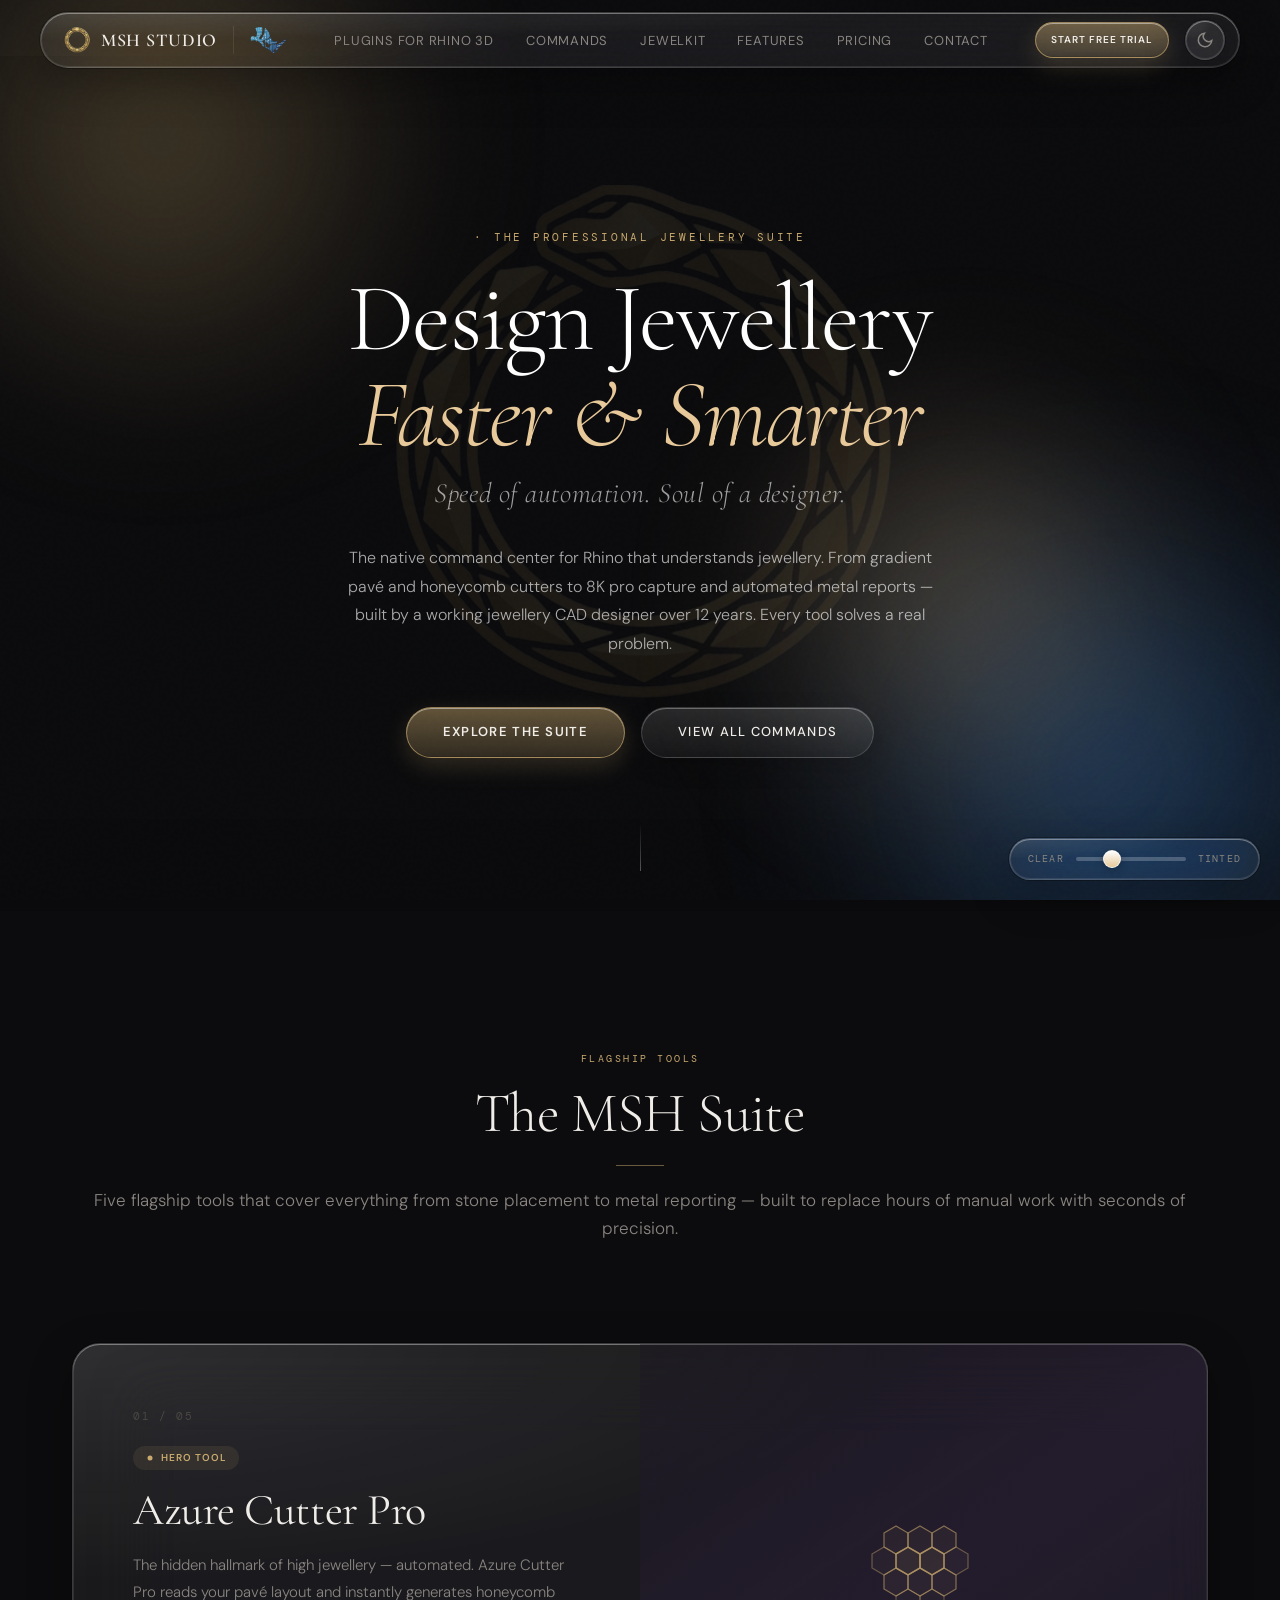
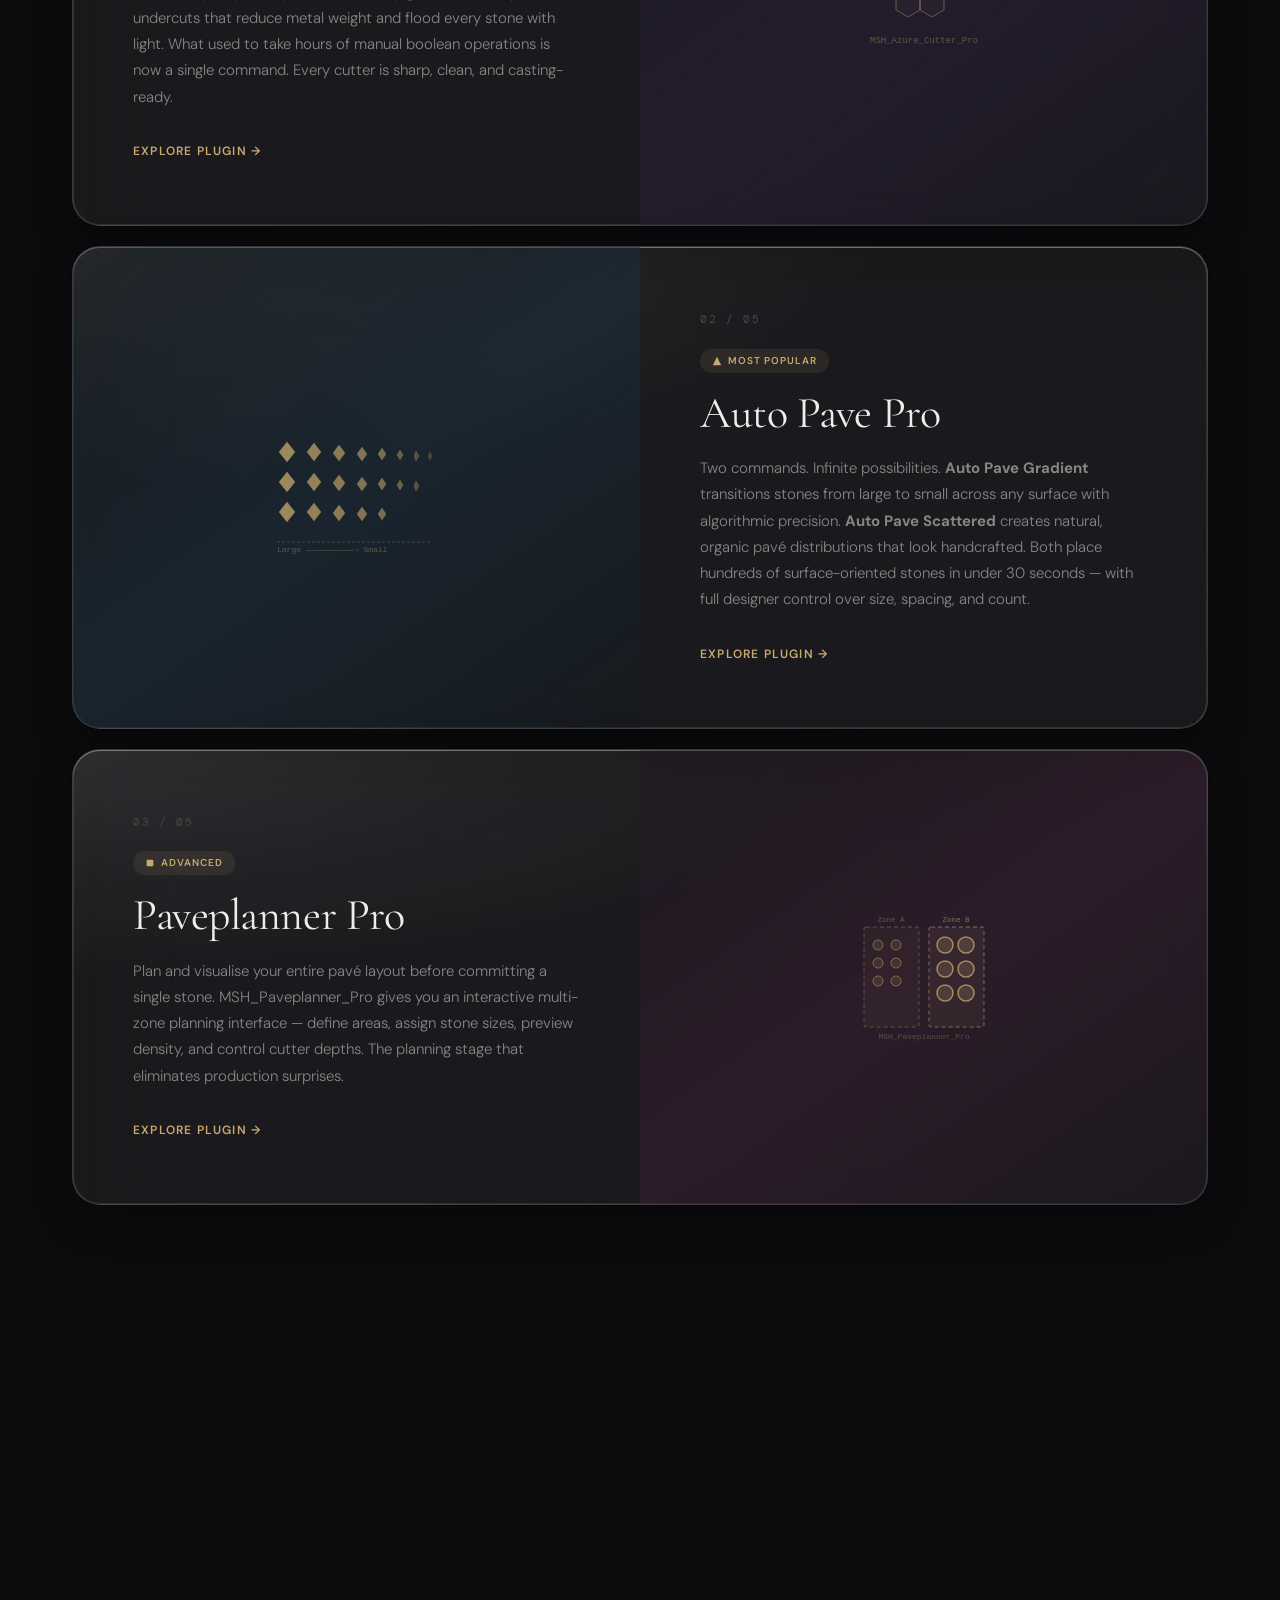
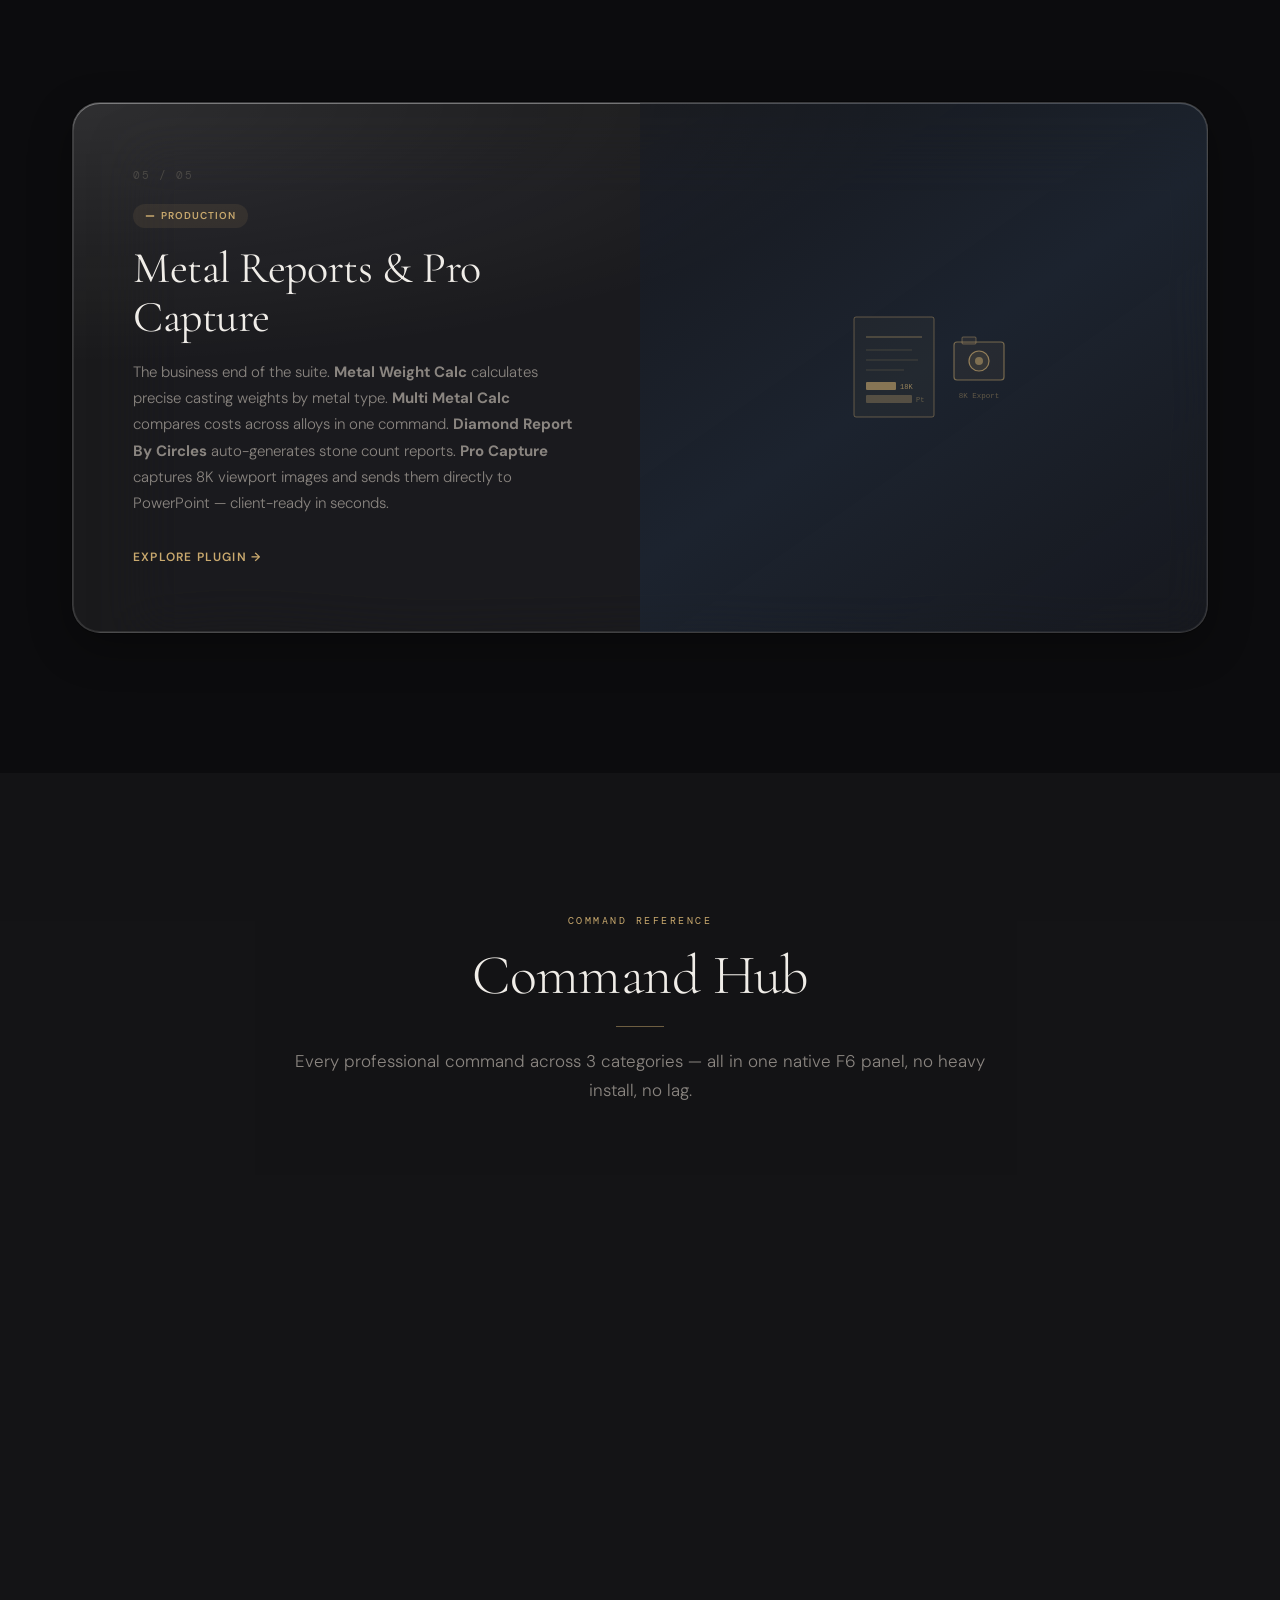
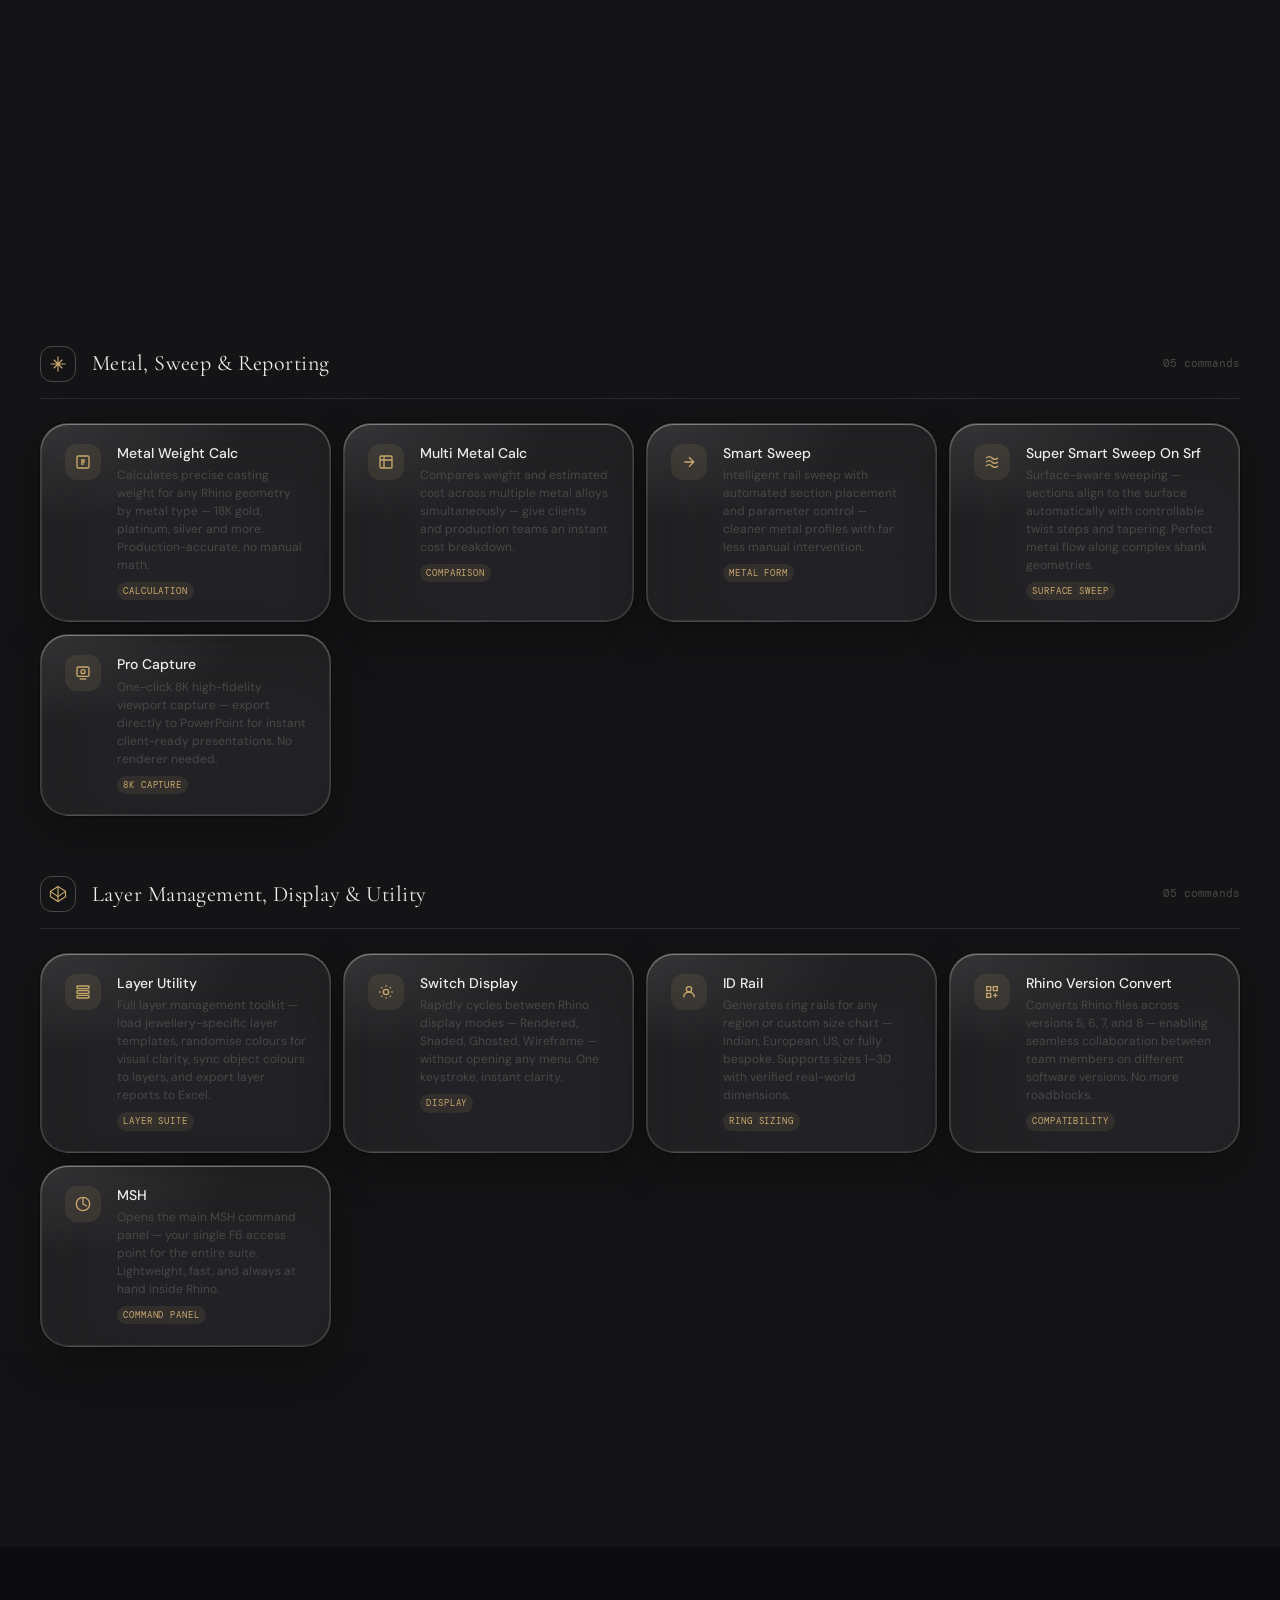
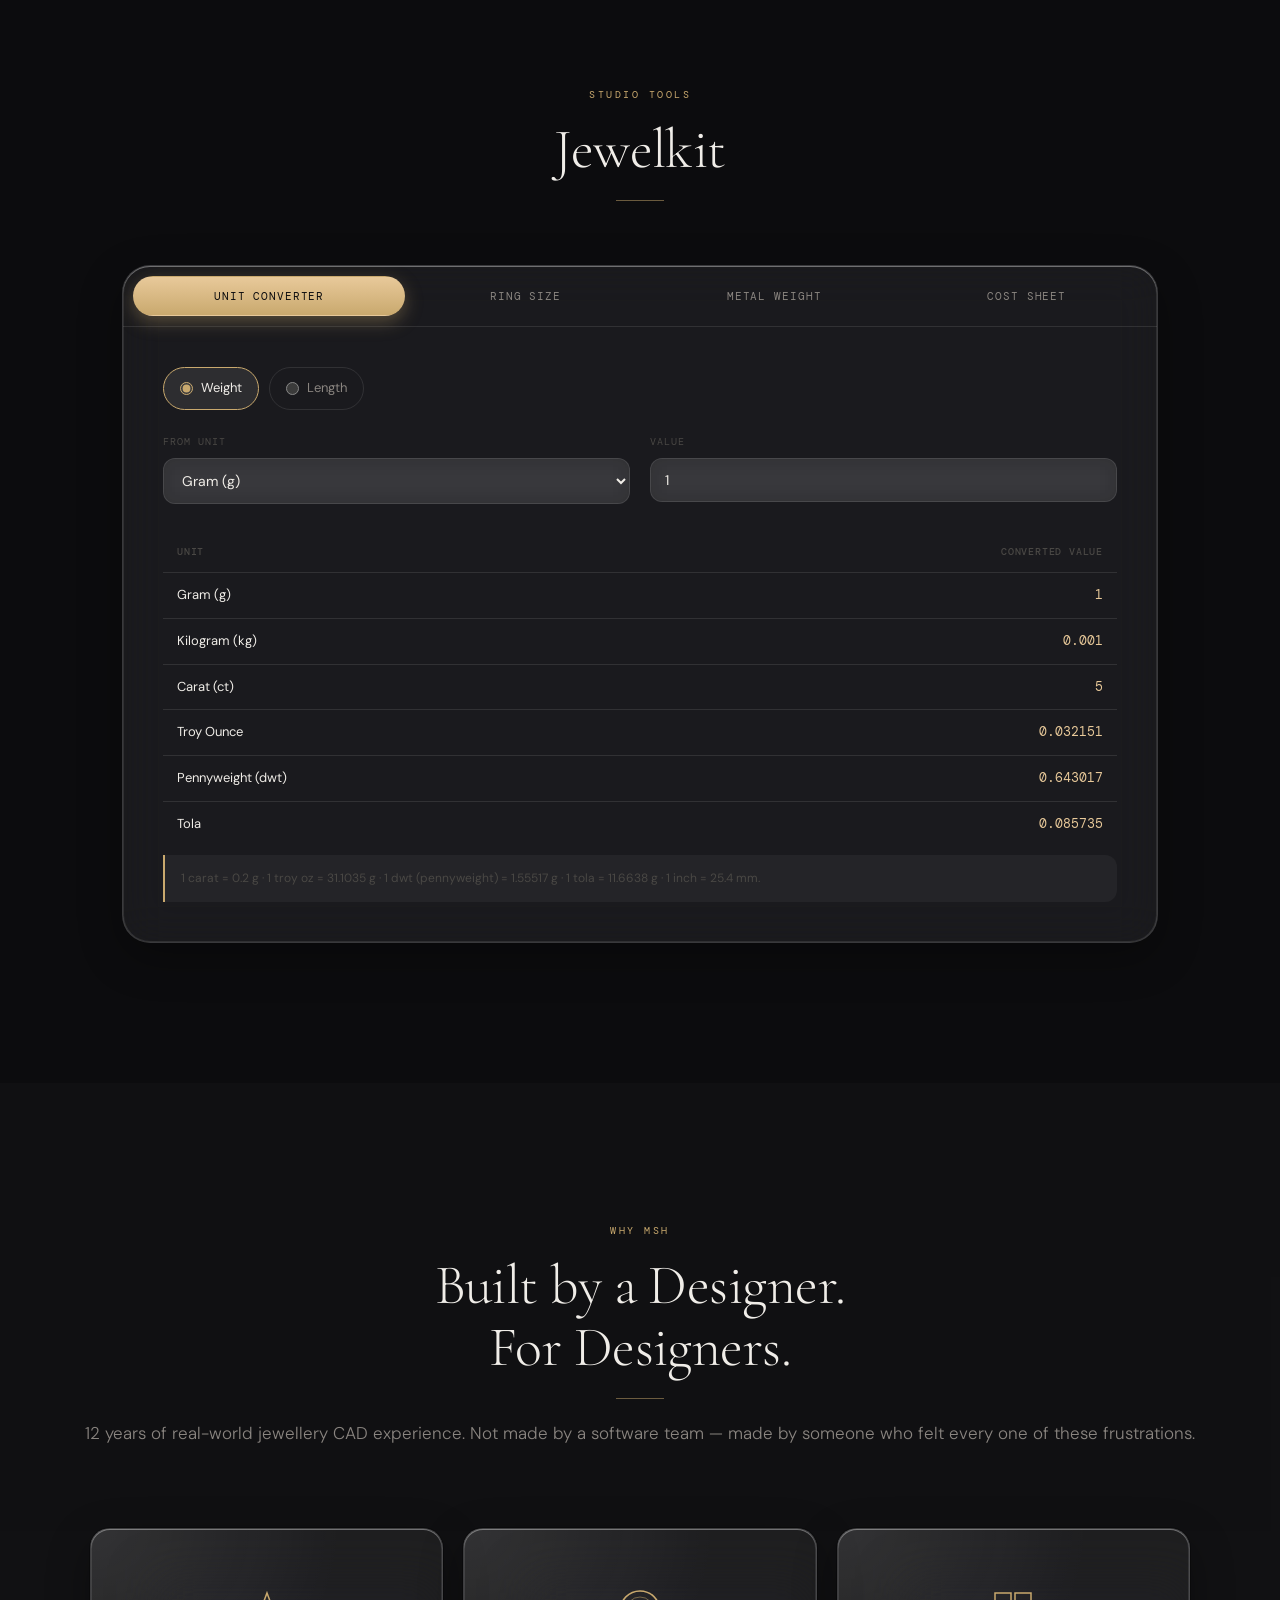
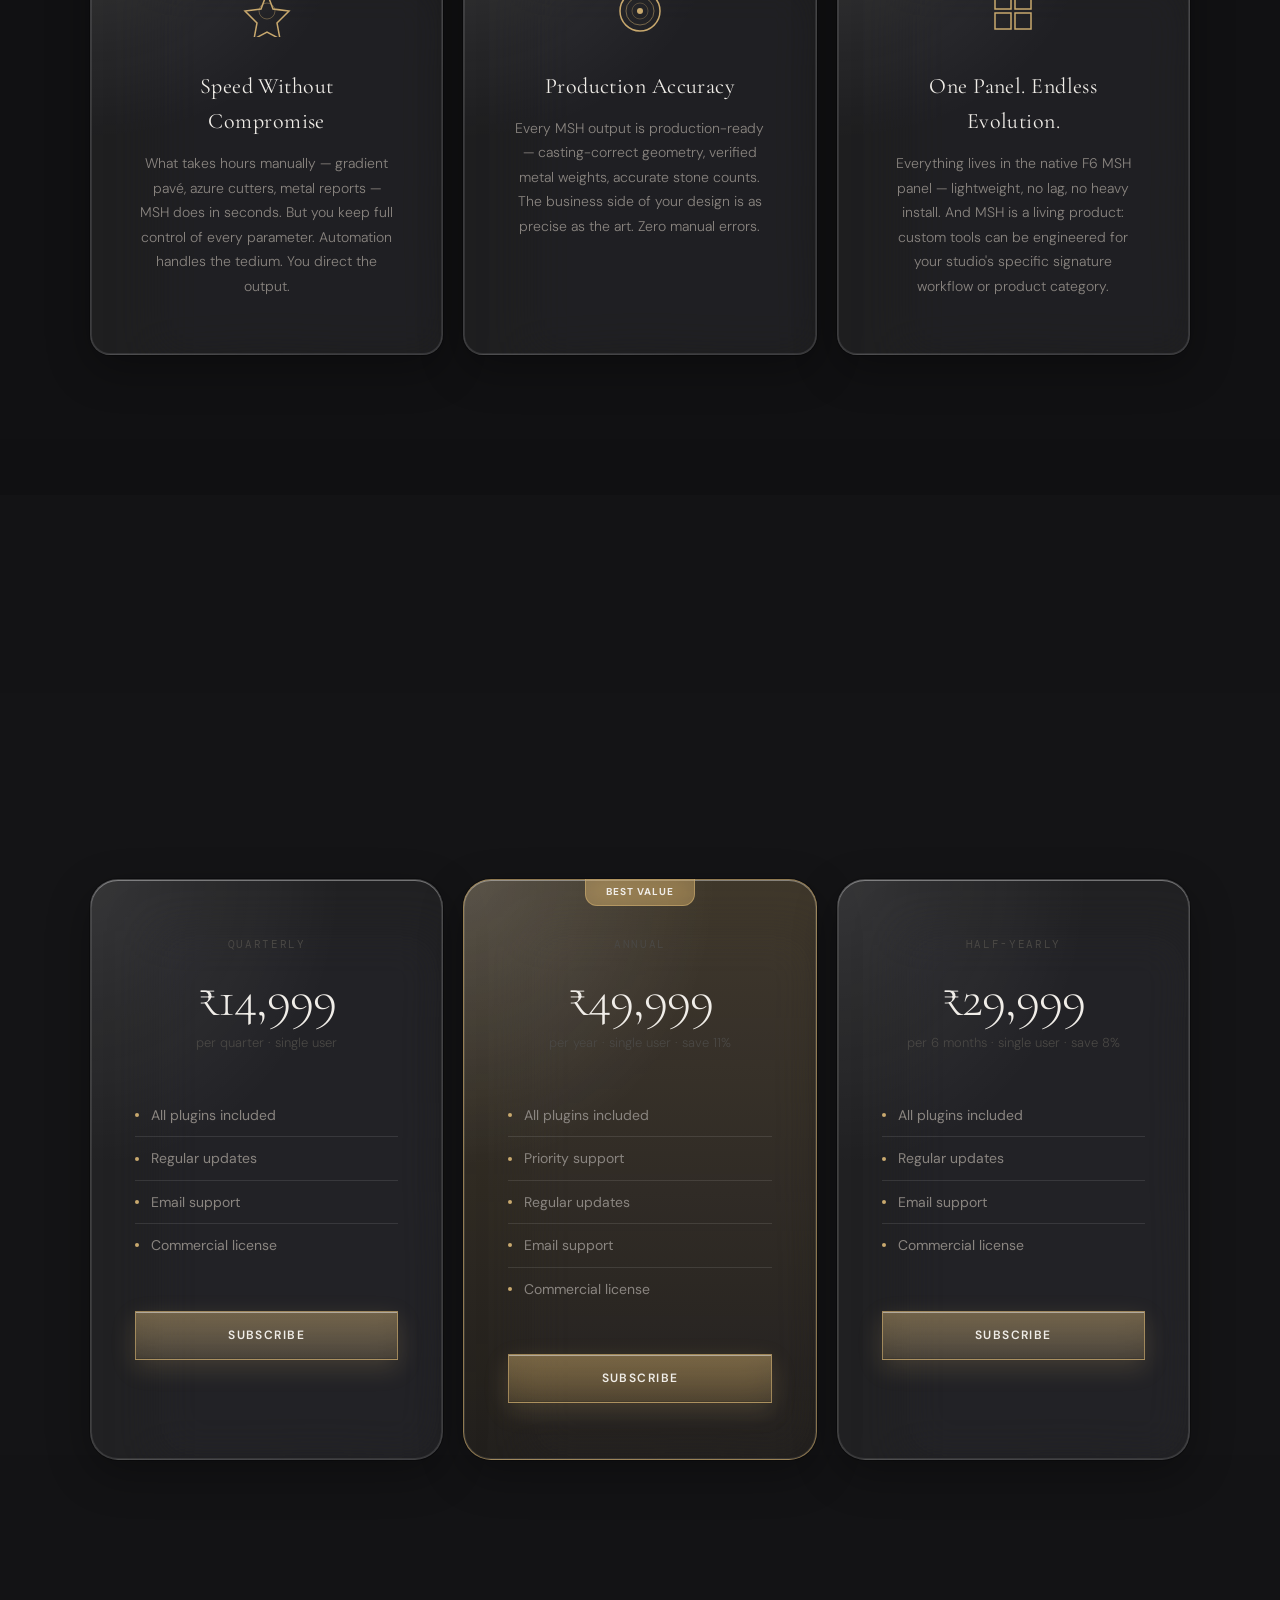
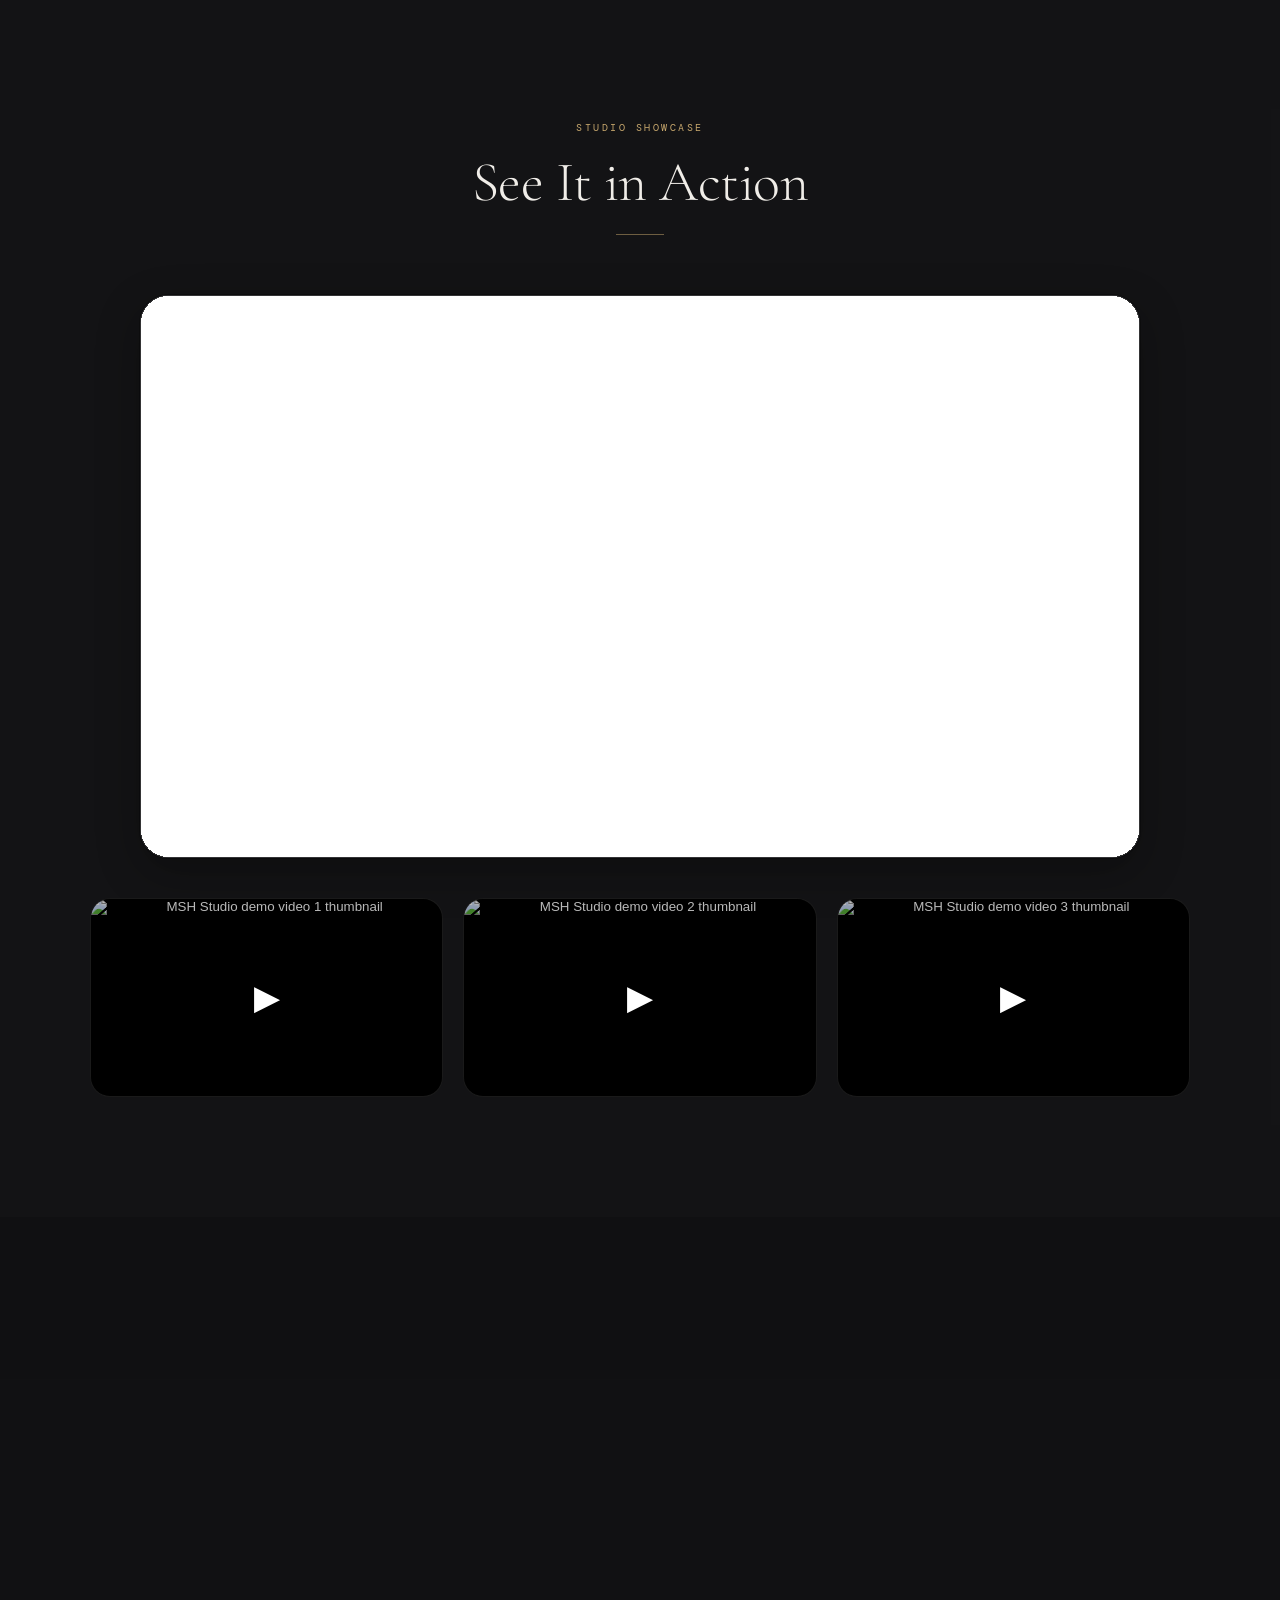
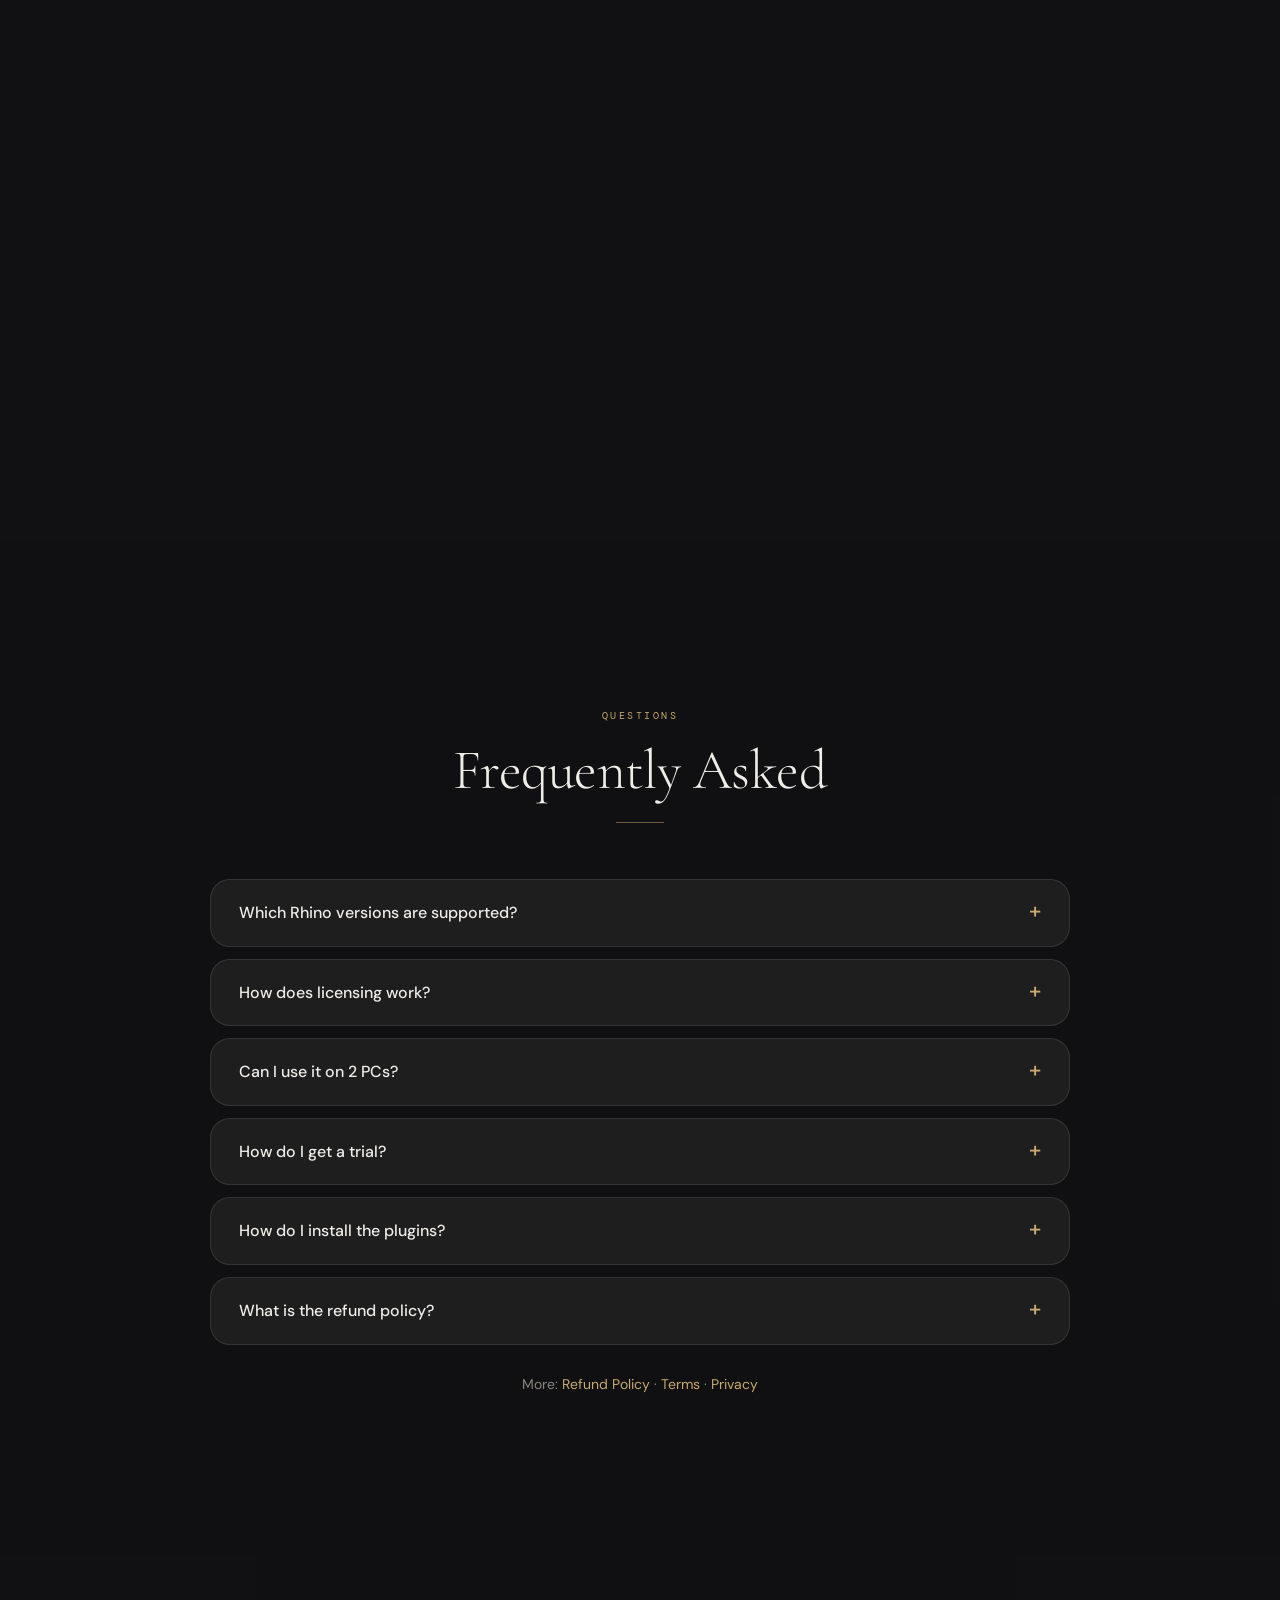
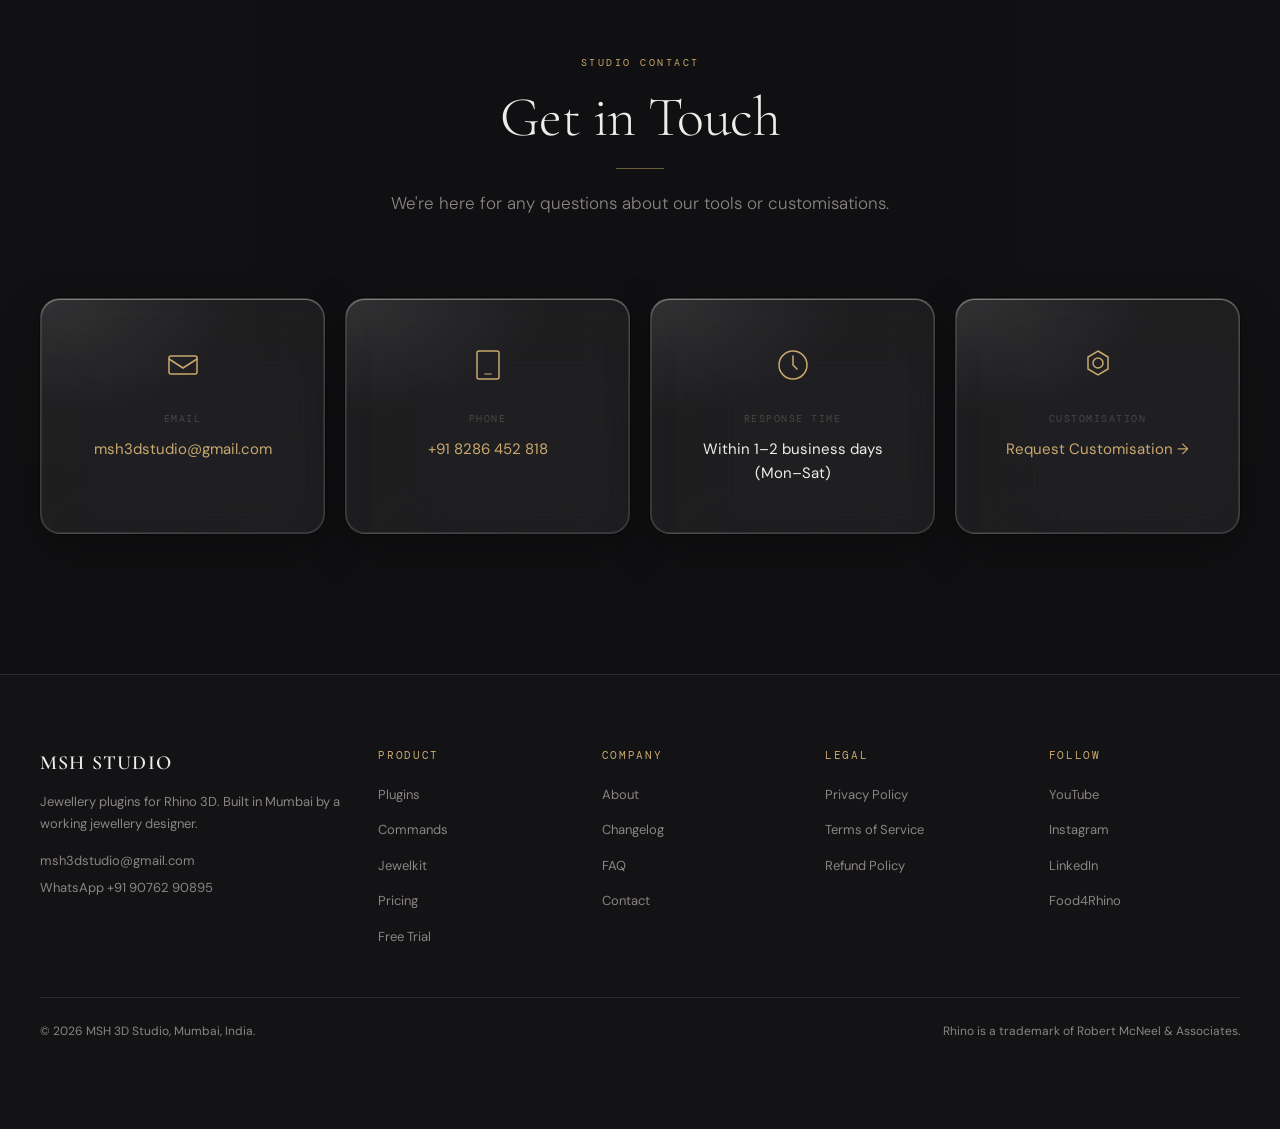
==== commit 8b16e8cb: "Update index.html" ====
--- a/index.html
+++ b/index.html
@@ -26,7 +26,7 @@
   <meta name="twitter:image" content="https://msh3d.github.io/msh/og-image.png">
   <link rel="apple-touch-icon" href="msh-serpent-logo.png">
   <script type="application/ld+json">{"@context": "https://schema.org", "@type": "SoftwareApplication", "name": "MSH Studio – Jewellery Plugins for Rhino 3D", "applicationCategory": "DesignApplication", "operatingSystem": "Windows", "softwareRequirements": "Rhino 8 for Windows", "softwareVersion": "7.0.0", "url": "https://msh3d.github.io/msh/", "description": "Professional Rhino 3D jewellery plugins: auto pavé, honeycomb azure cutters, smart sweep, metal weight reports and 8K capture. Built by a 12-year jewellery CAD designer.", "author": {"@type": "Person", "name": "Avanish"}, "offers": [{"@type": "Offer", "name": "Quarterly", "price": "14999", "priceCurrency": "INR", "url": "https://msh3d.github.io/msh/#pricing"}, {"@type": "Offer", "name": "Half-Yearly", "price": "29999", "priceCurrency": "INR", "url": "https://msh3d.github.io/msh/#pricing"}, {"@type": "Offer", "name": "Annual", "price": "49999", "priceCurrency": "INR", "url": "https://msh3d.github.io/msh/#pricing"}]}</script>
-  <script type="application/ld+json">{"@context": "https://schema.org", "@type": "Organization", "name": "MSH 3D Studio", "url": "https://msh3d.github.io/msh/", "email": "msh3dstudio@gmail.com", "founder": {"@type": "Person", "name": "Avanish"}, "address": {"@type": "PostalAddress", "addressLocality": "Mumbai", "addressCountry": "IN"}, "sameAs": ["https://www.instagram.com/msh3dstudio/", "https://www.linkedin.com/company/msh3dstudio", "https://www.youtube.com/@MSH-3DSTUDIO", "https://www.food4rhino.com/en/app/msh-high-jewellery-modelling-studio-hub"], "contactPoint": {"@type": "ContactPoint", "contactType": "customer support", "email": "msh3dstudio@gmail.com", "telephone": "+91-9076290895", "availableLanguage": ["English", "Hindi"]}}</script>
+  <script type="application/ld+json">{"@context": "https://schema.org", "@type": "Organization", "name": "MSH 3D Studio", "url": "https://msh3d.github.io/msh/", "email": "msh3dstudio@gmail.com", "founder": {"@type": "Person", "name": "Avanish"}, "address": {"@type": "PostalAddress", "addressLocality": "Mumbai", "addressCountry": "IN"}, "sameAs": ["https://www.instagram.com/msh3dstudio/", "https://www.linkedin.com/company/msh3dstudio", "https://www.youtube.com/@MSH-3DSTUDIO", "https://www.food4rhino.com/en/app/msh-high-jewellery-developer-avanish-verma?lang=en"], "contactPoint": {"@type": "ContactPoint", "contactType": "customer support", "email": "msh3dstudio@gmail.com", "telephone": "+91-9076290895", "availableLanguage": ["English", "Hindi"]}}</script>
   <script type="application/ld+json">{"@context": "https://schema.org", "@type": "FAQPage", "mainEntity": [{"@type": "Question", "name": "Which Rhino versions are supported?", "acceptedAnswer": {"@type": "Answer", "text": "MSH Studio plugins support Rhino 8 for Windows. Rhino 9 compatibility is being evaluated; email us before purchasing if you need it."}}, {"@type": "Question", "name": "How does licensing work?", "acceptedAnswer": {"@type": "Answer", "text": "Each subscription is for a single user. You can choose a Cloud Zoo license, which can be shuffled between users, or an offline machine-locked license."}}, {"@type": "Question", "name": "Can I use it on 2 PCs?", "acceptedAnswer": {"@type": "Answer", "text": "A subscription covers one user. A Cloud Zoo license can be moved between users and machines on your account, while an offline license is locked to one computer. Contact us for multi-seat needs."}}, {"@type": "Question", "name": "How do I get a trial?", "acceptedAnswer": {"@type": "Answer", "text": "Request a free 15-day trial from the Start Free Trial page. The trial is verified using your Rhino serial number."}}, {"@type": "Question", "name": "How do I install the plugins?", "acceptedAnswer": {"@type": "Answer", "text": "Download the setup file, open it, and follow the on-screen instructions. Restart Rhino when the installer finishes."}}, {"@type": "Question", "name": "What is the refund policy?", "acceptedAnswer": {"@type": "Answer", "text": "There are no refunds after license activation, and a free trial is available before purchase. Billing errors and duplicate payments are refunded within 30 days."}}]}</script>
   <link rel="preconnect" href="https://fonts.googleapis.com">
   <link rel="preconnect" href="https://fonts.gstatic.com" crossorigin>
@@ -2863,7 +2863,7 @@
         <a href="https://www.instagram.com/msh3dstudio/" target="_blank" rel="noopener noreferrer">Instagram</a>
         <a href="https://www.linkedin.com/company/msh3dstudio" target="_blank" rel="noopener noreferrer">LinkedIn</a>
         <a href="https://www.youtube.com/@MSH-3DSTUDIO" target="_blank" rel="noopener noreferrer">YouTube</a>
-        <a href="https://www.food4rhino.com/en/app/msh-high-jewellery-modelling-studio-hub" target="_blank" rel="noopener noreferrer">Food4Rhino</a>
+        <a href="https://www.food4rhino.com/en/app/msh-high-jewellery-developer-avanish-verma?lang=en" target="_blank" rel="noopener noreferrer">Food4Rhino</a>
         <a href="about.html">About</a>
         <a href="changelog.html">Changelog (v7.0.0)</a>
       </div>
@@ -2975,7 +2975,7 @@
           <li><a href="https://www.youtube.com/@MSH-3DSTUDIO" target="_blank" rel="noopener noreferrer">YouTube</a></li>
           <li><a href="https://www.instagram.com/msh3dstudio/" target="_blank" rel="noopener noreferrer">Instagram</a></li>
           <li><a href="https://www.linkedin.com/company/msh3dstudio" target="_blank" rel="noopener noreferrer">LinkedIn</a></li>
-          <li><a href="https://www.food4rhino.com/en/app/msh-high-jewellery-modelling-studio-hub" target="_blank" rel="noopener noreferrer">Food4Rhino</a></li>
+          <li><a href="https://www.food4rhino.com/en/app/msh-high-jewellery-developer-avanish-verma?lang=en" target="_blank" rel="noopener noreferrer">Food4Rhino</a></li>
         </ul>
       </div>
     </div>
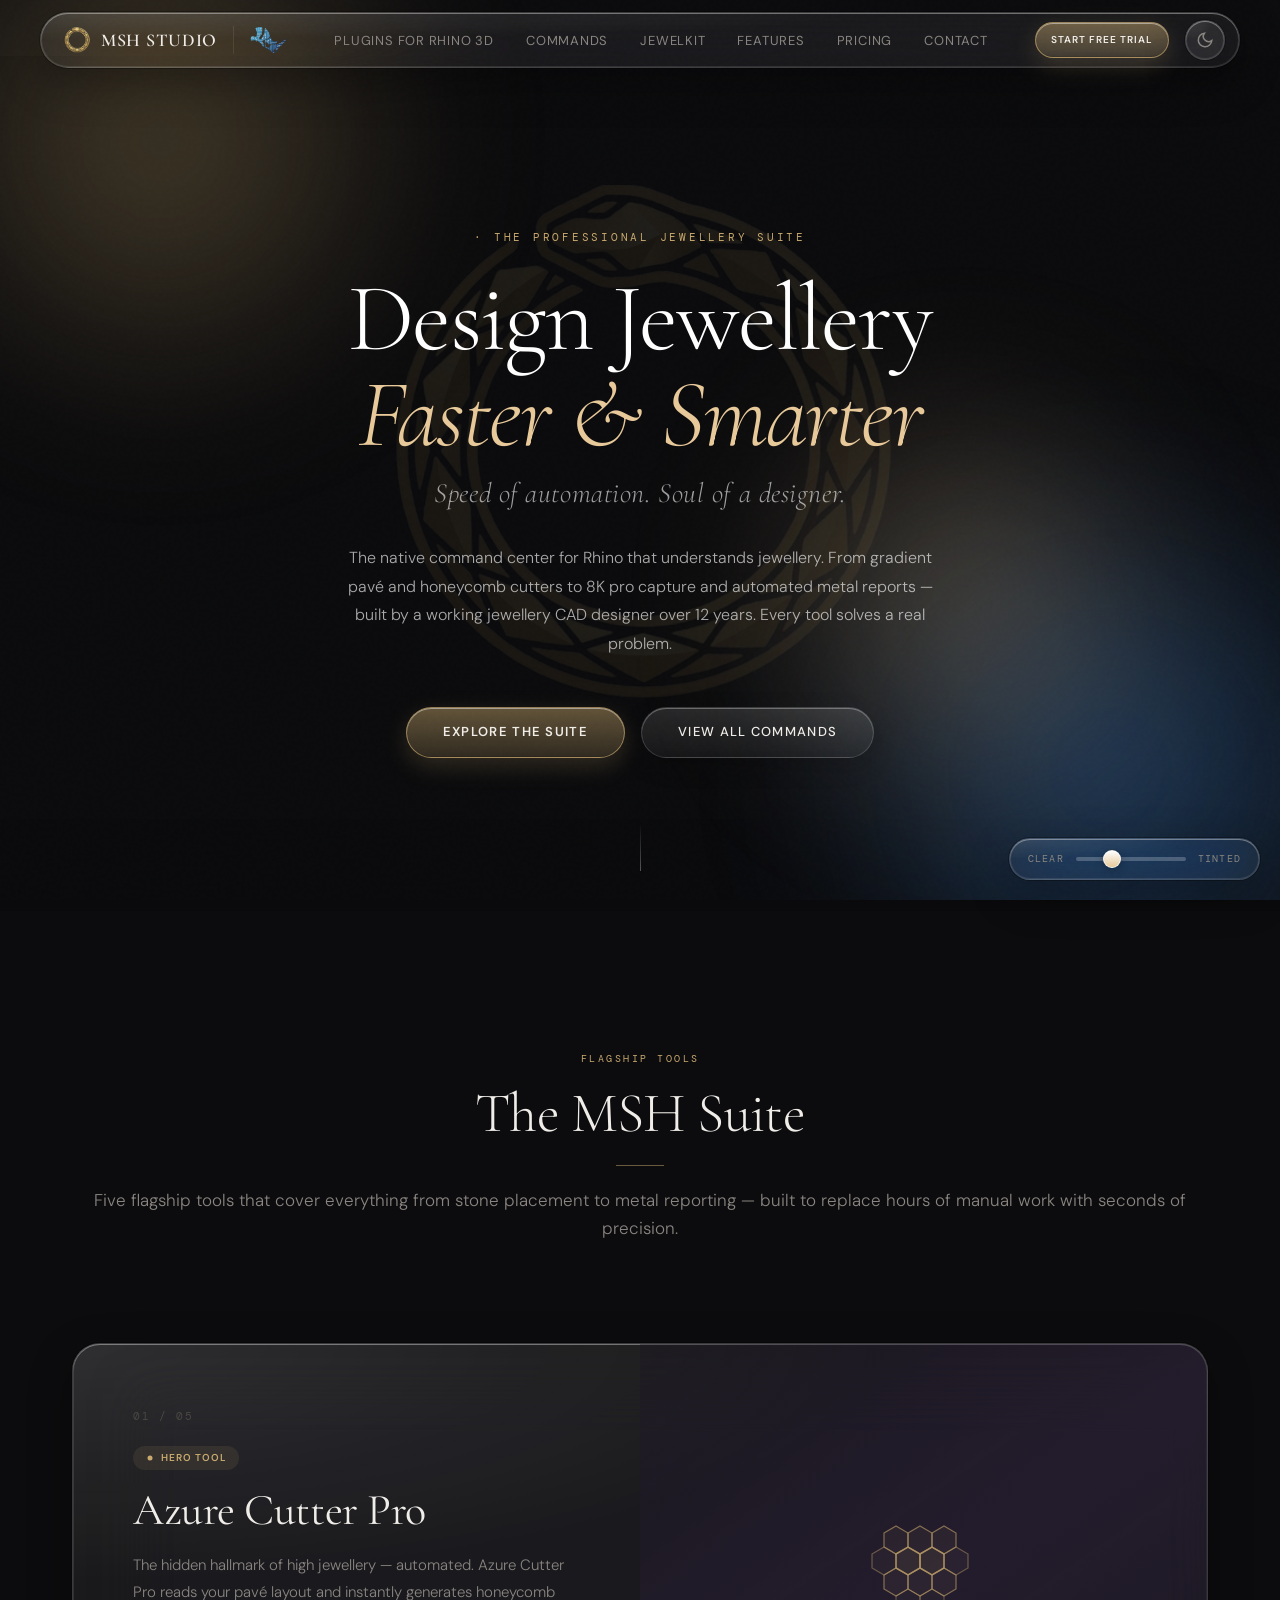
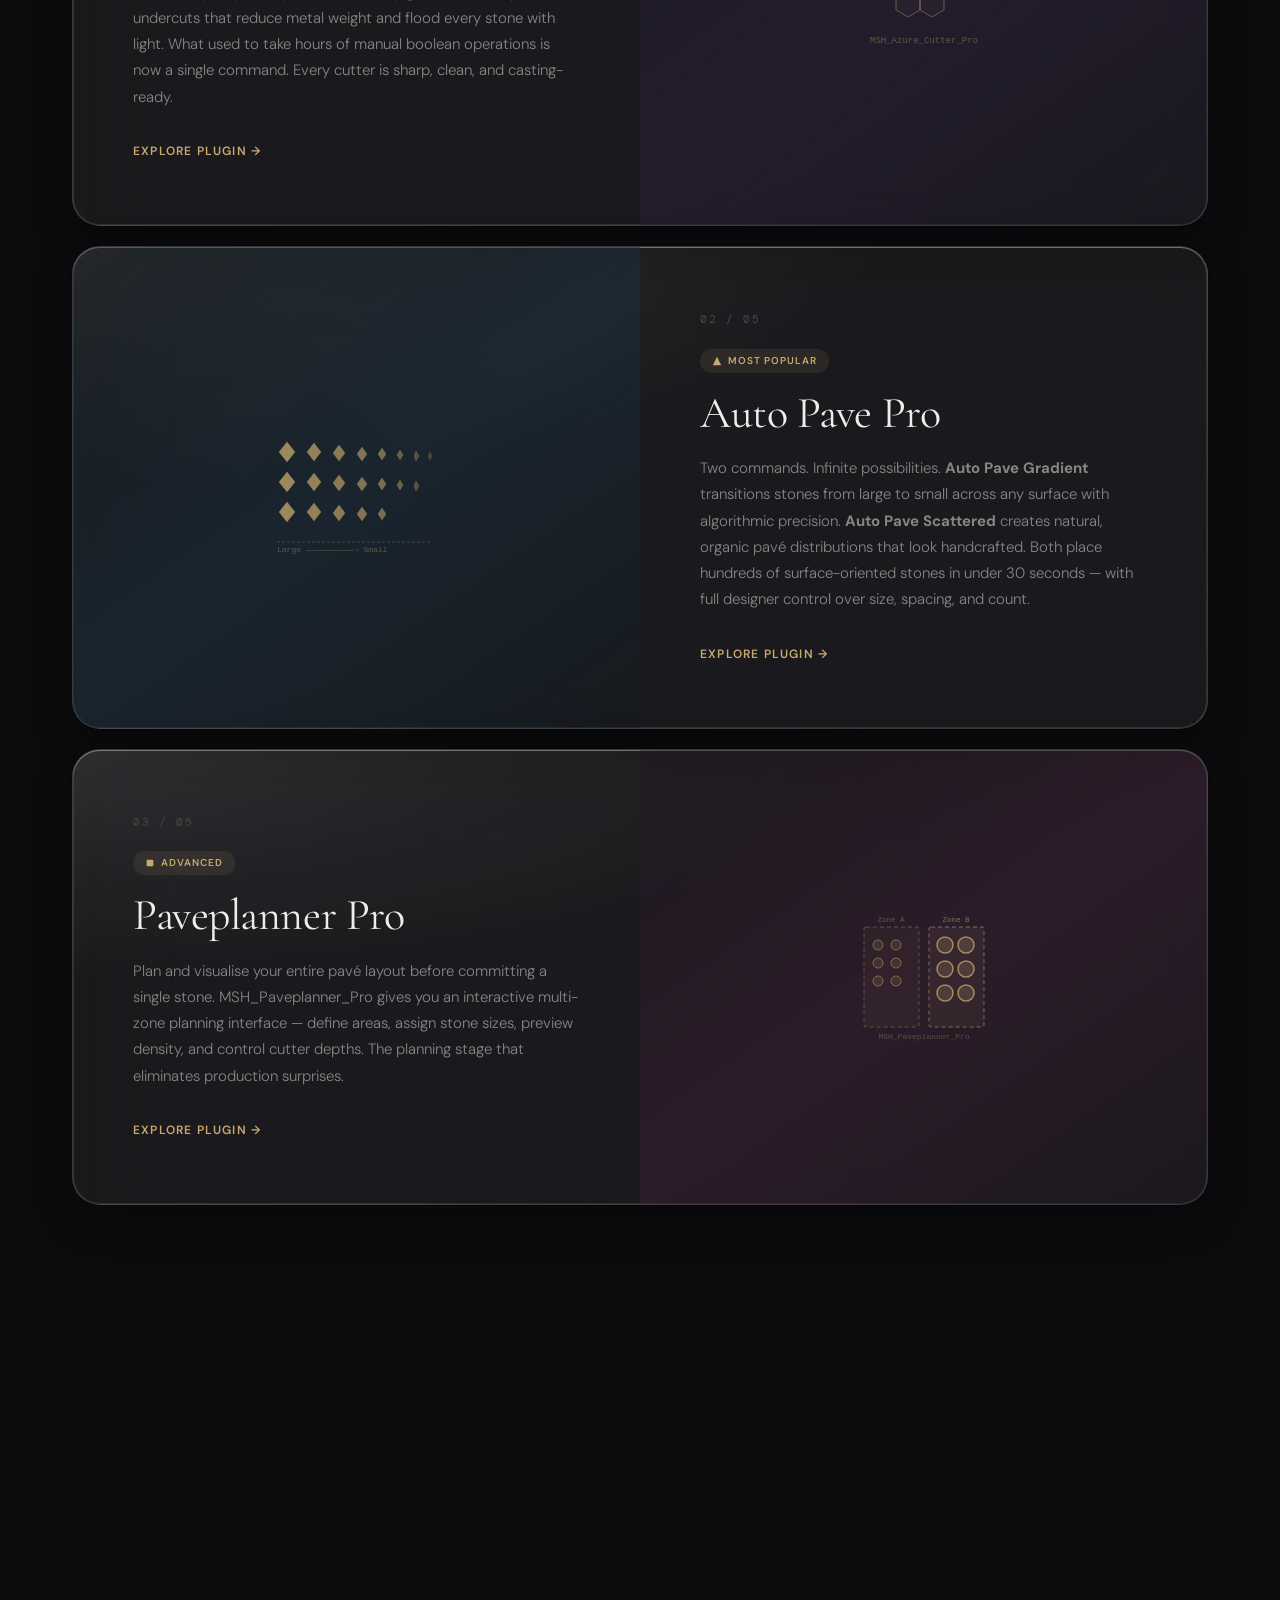
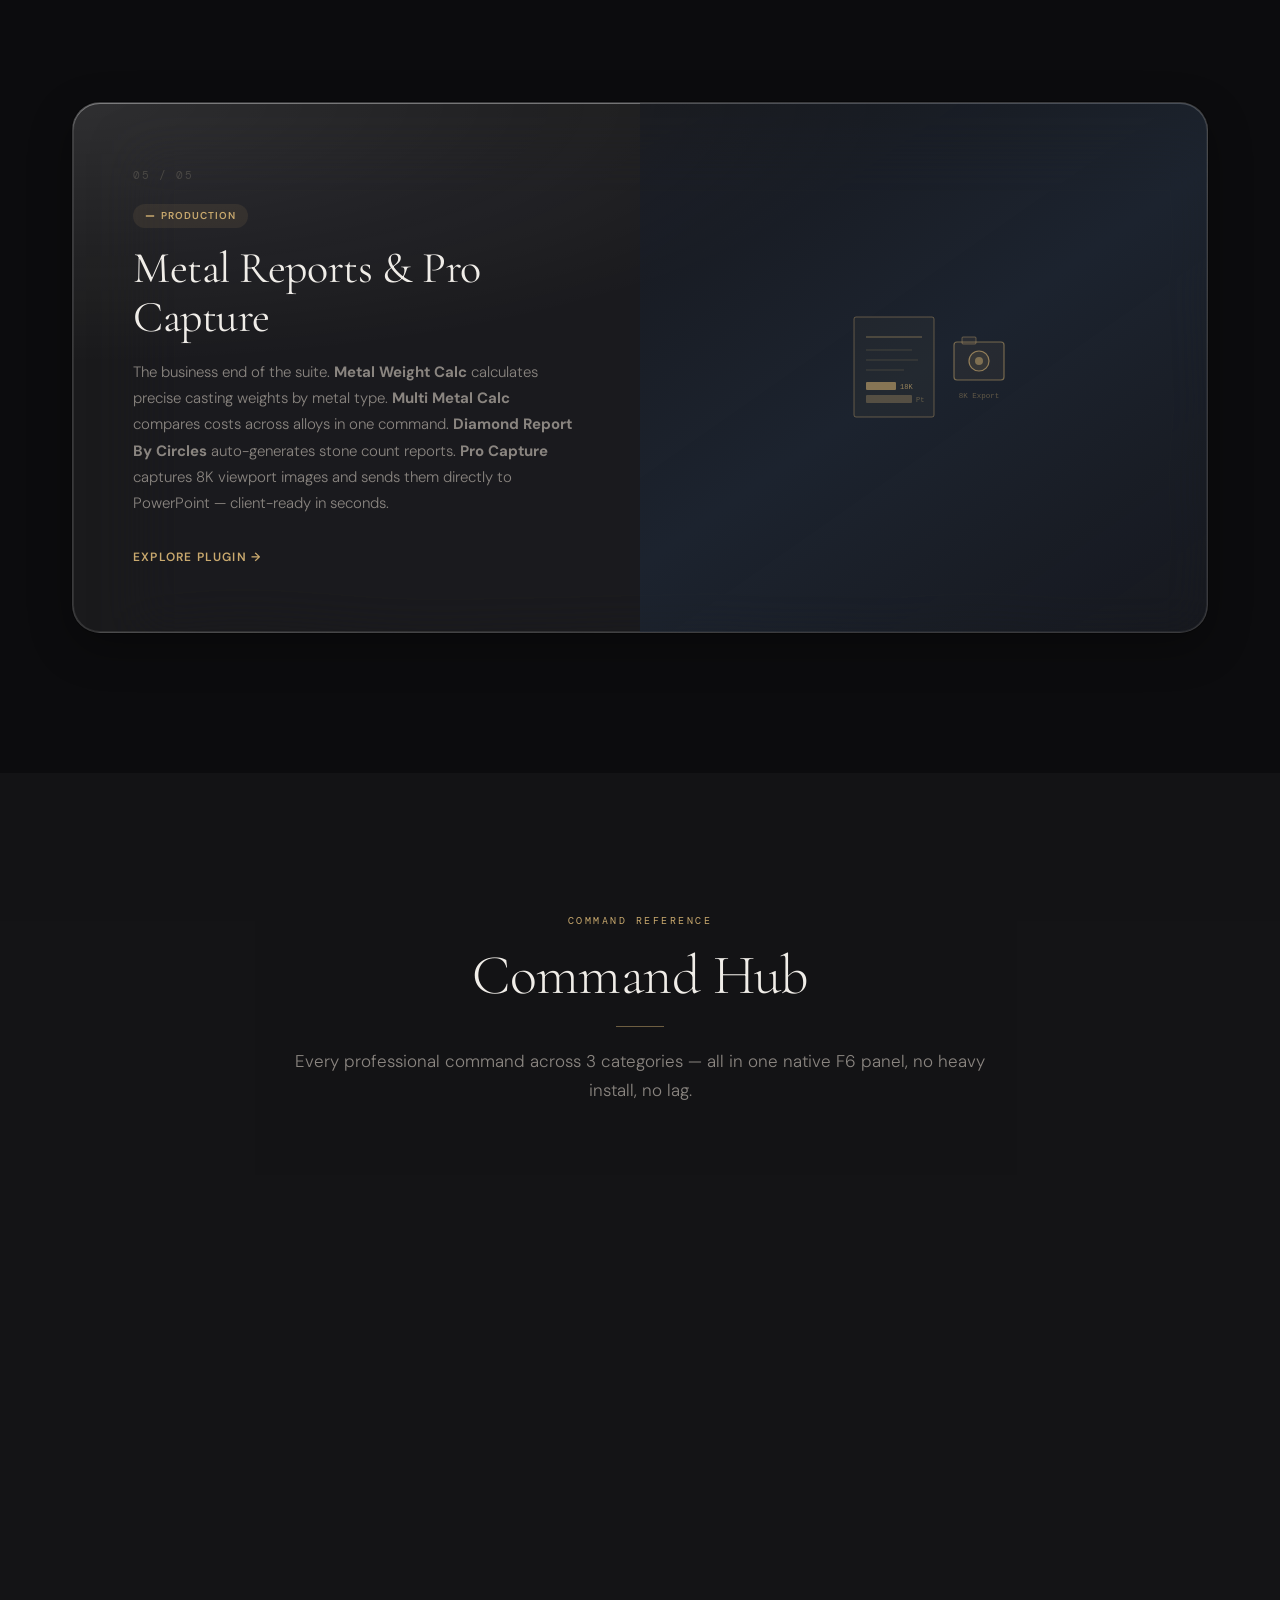
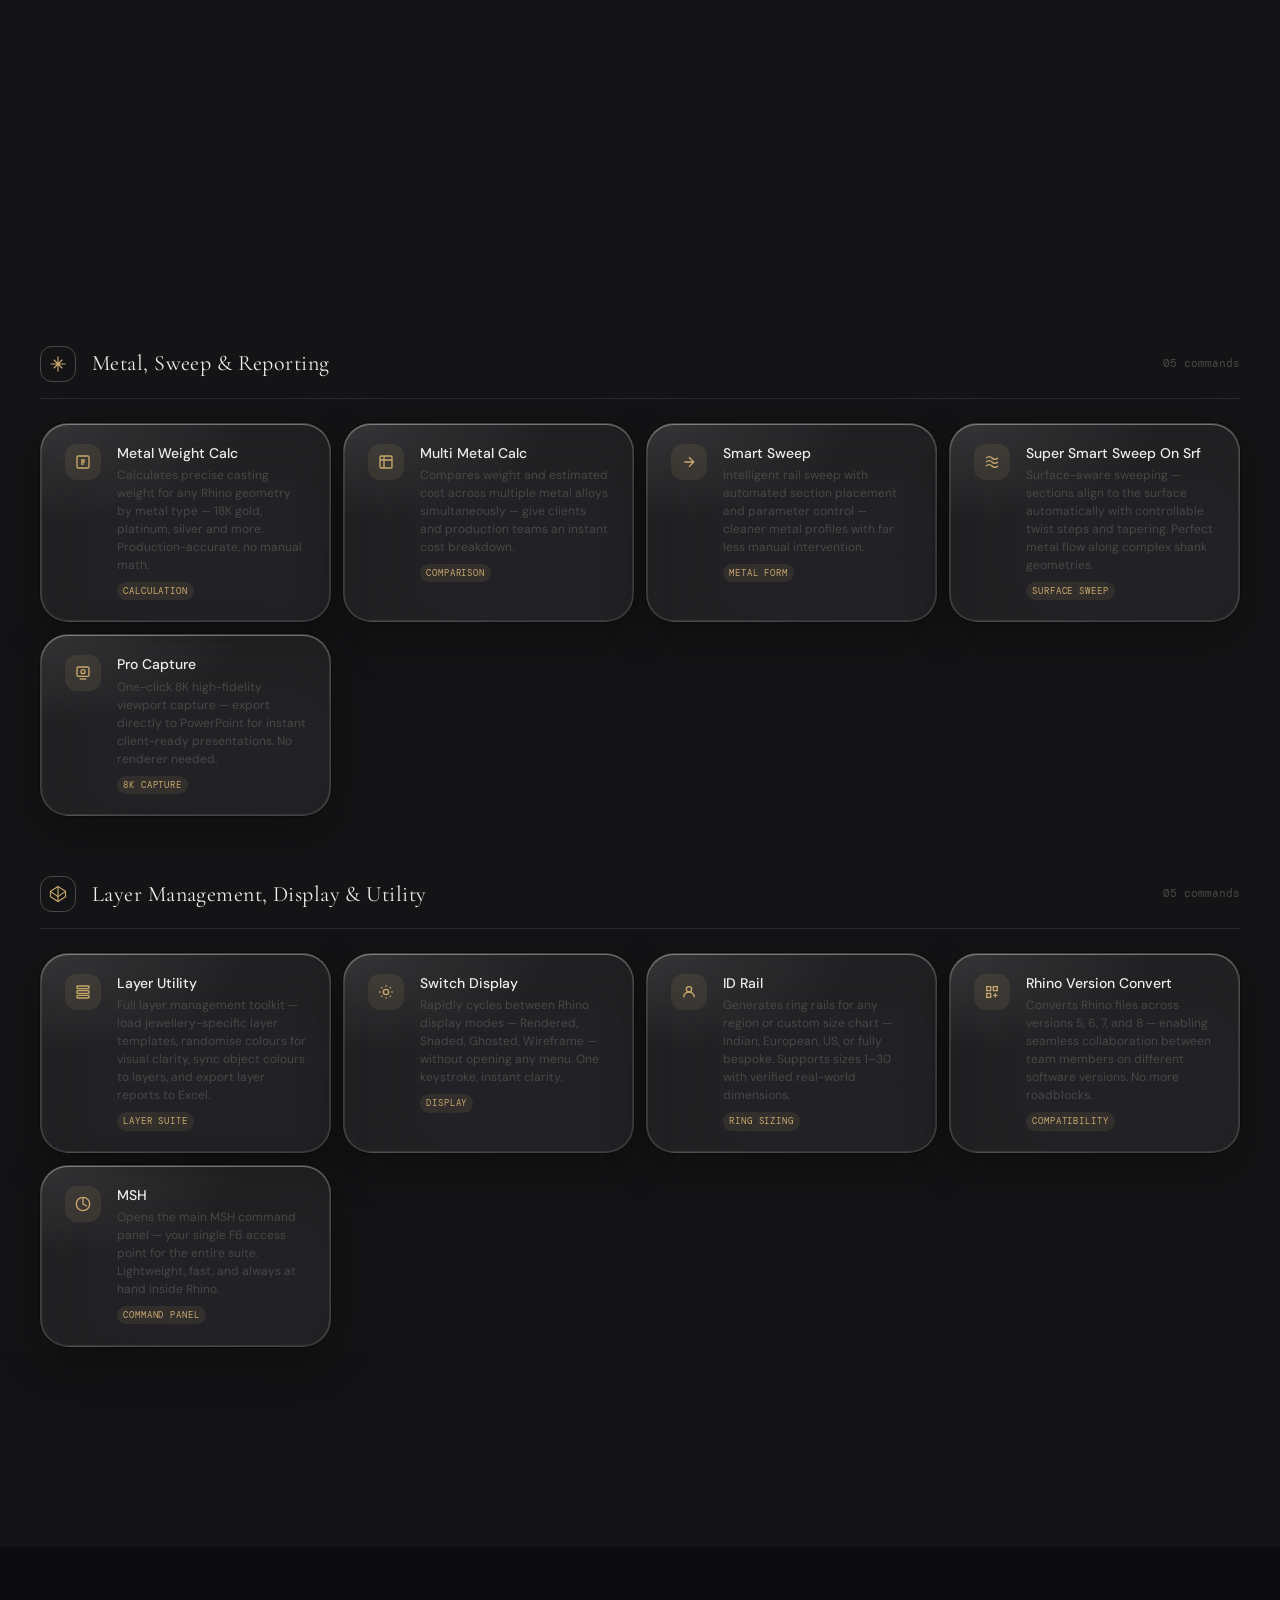
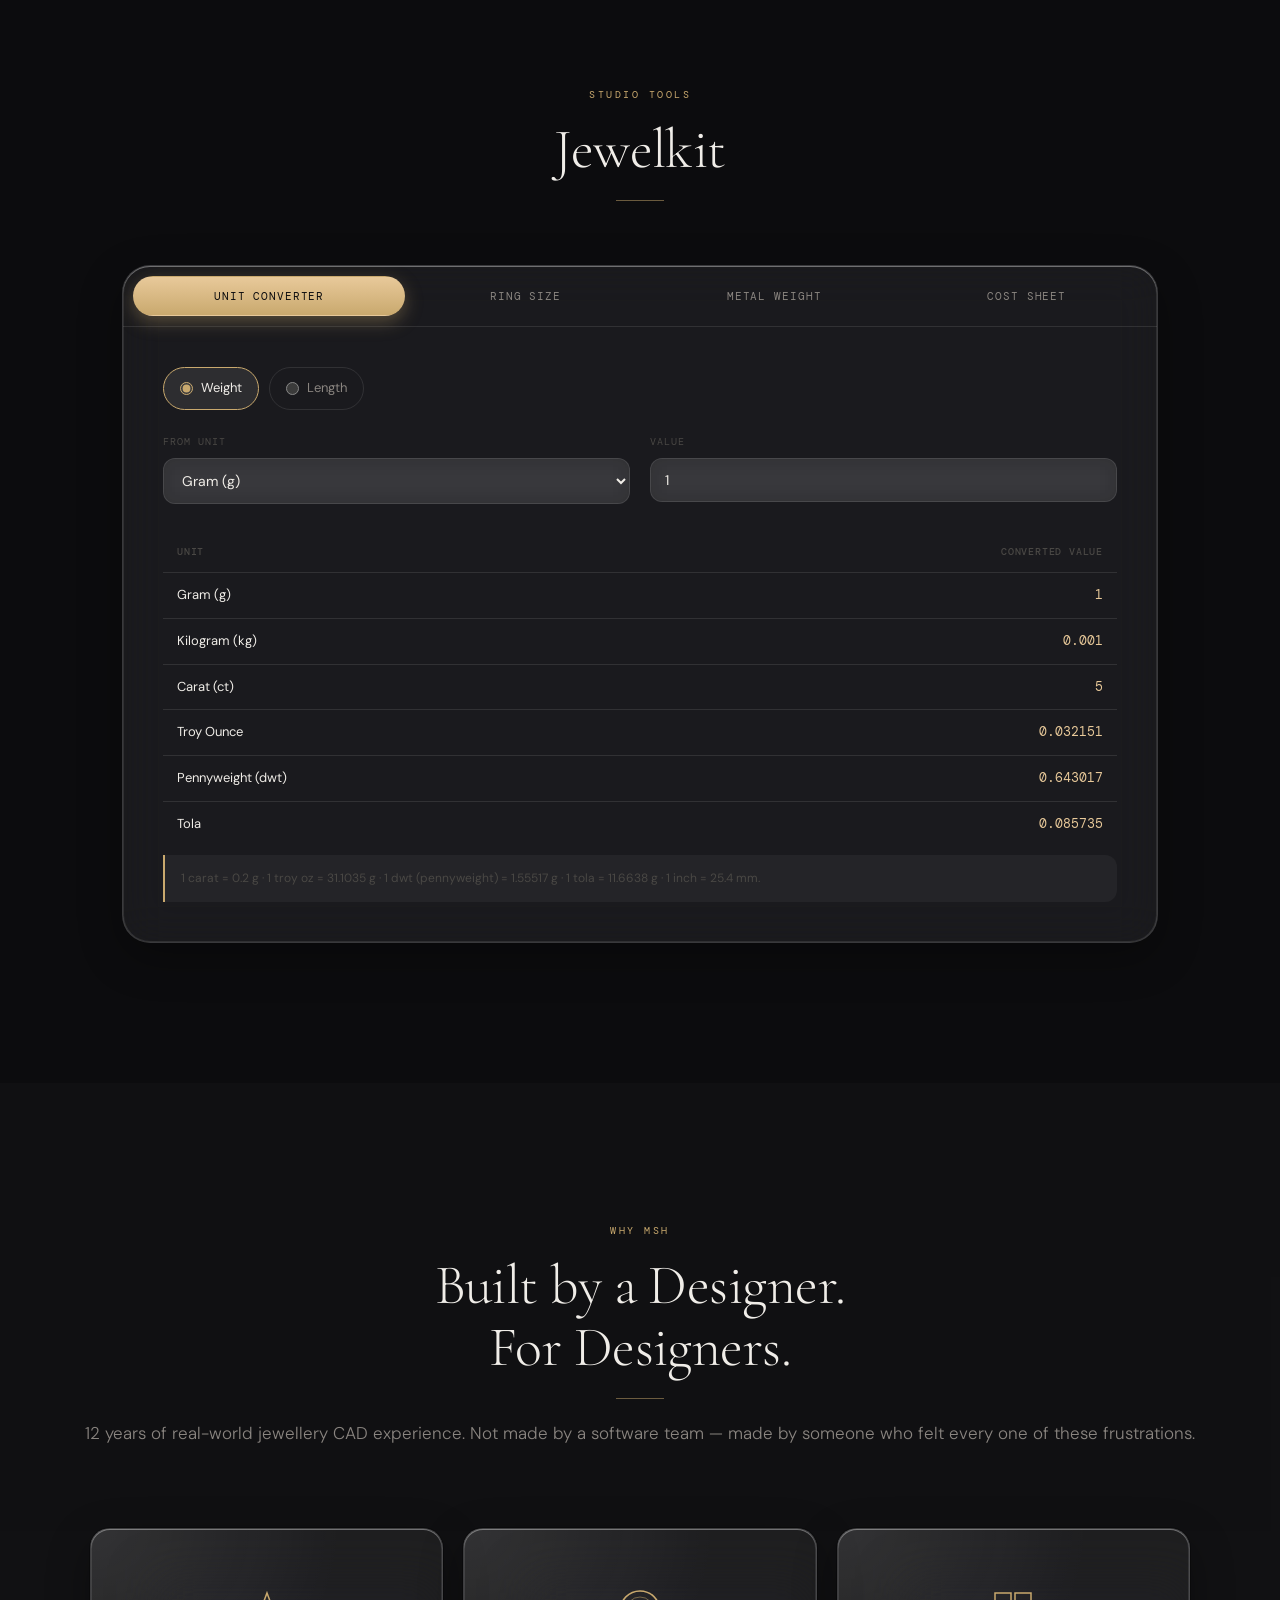
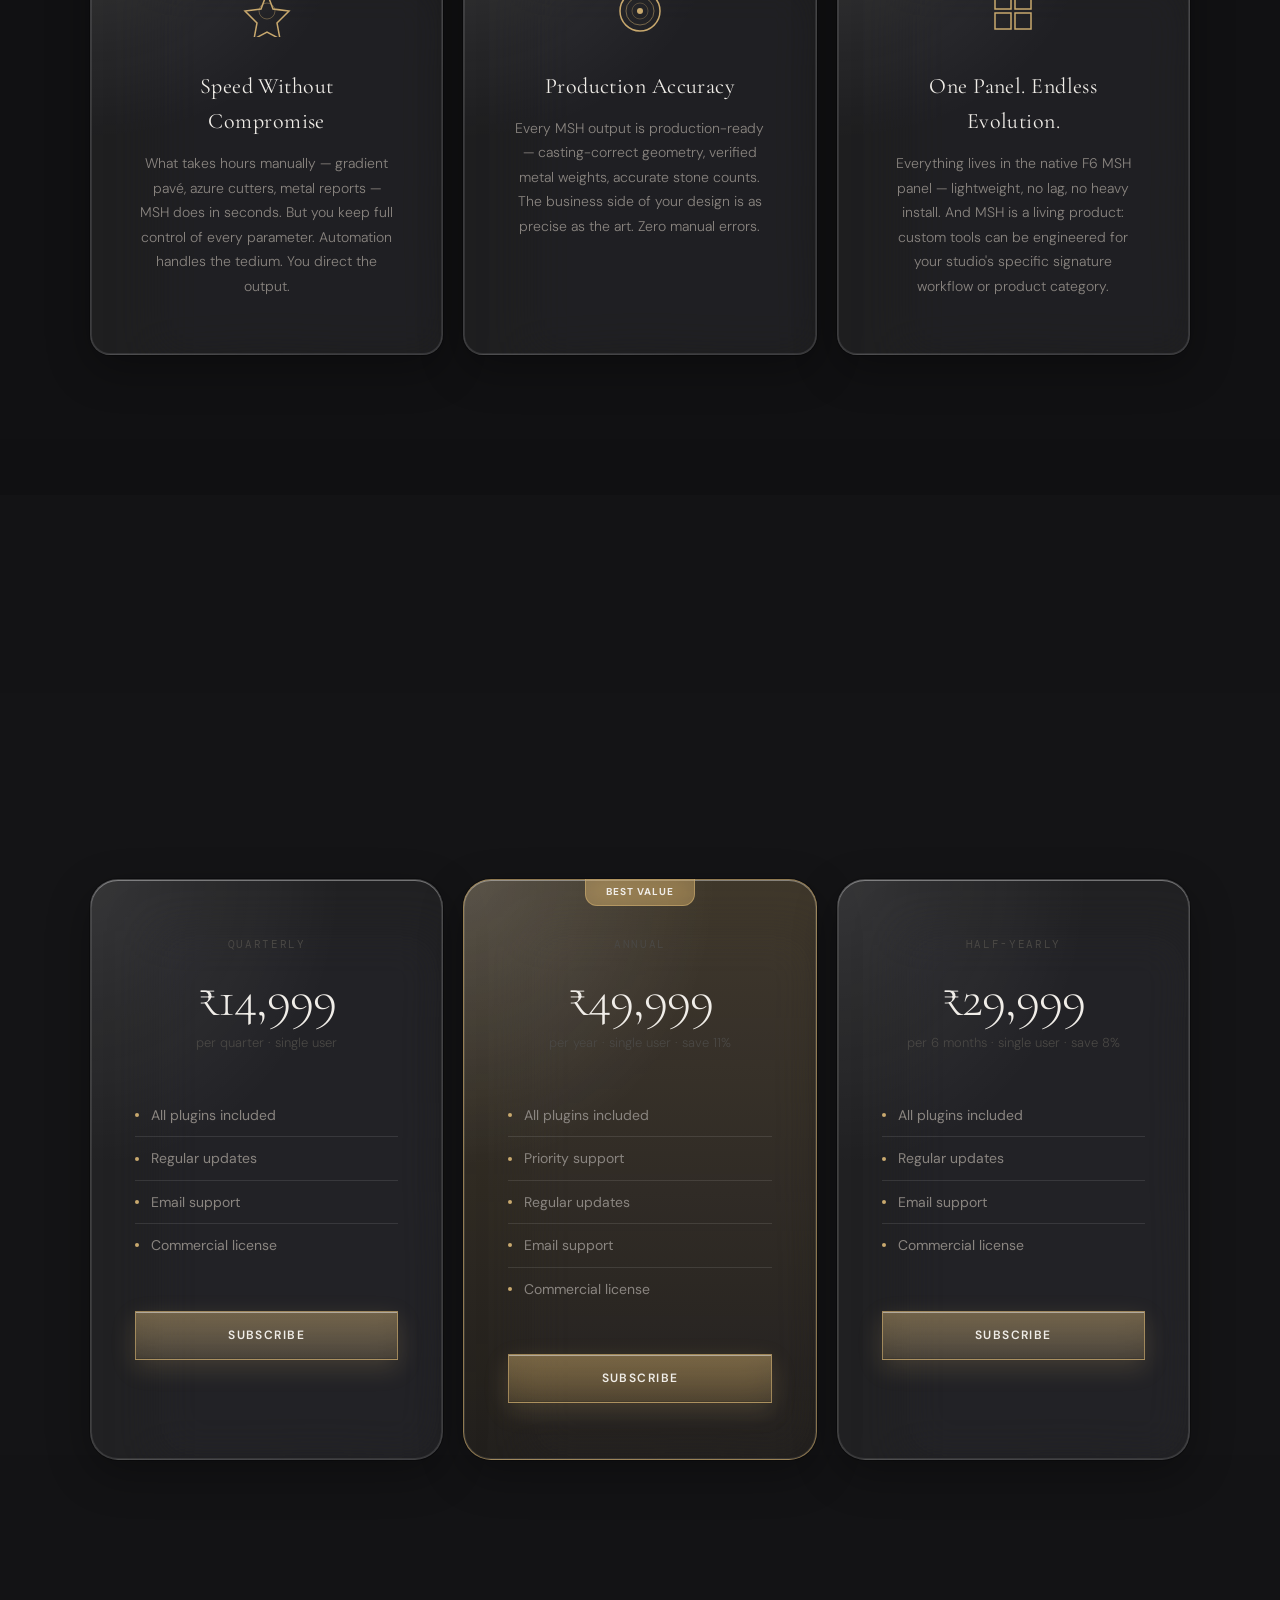
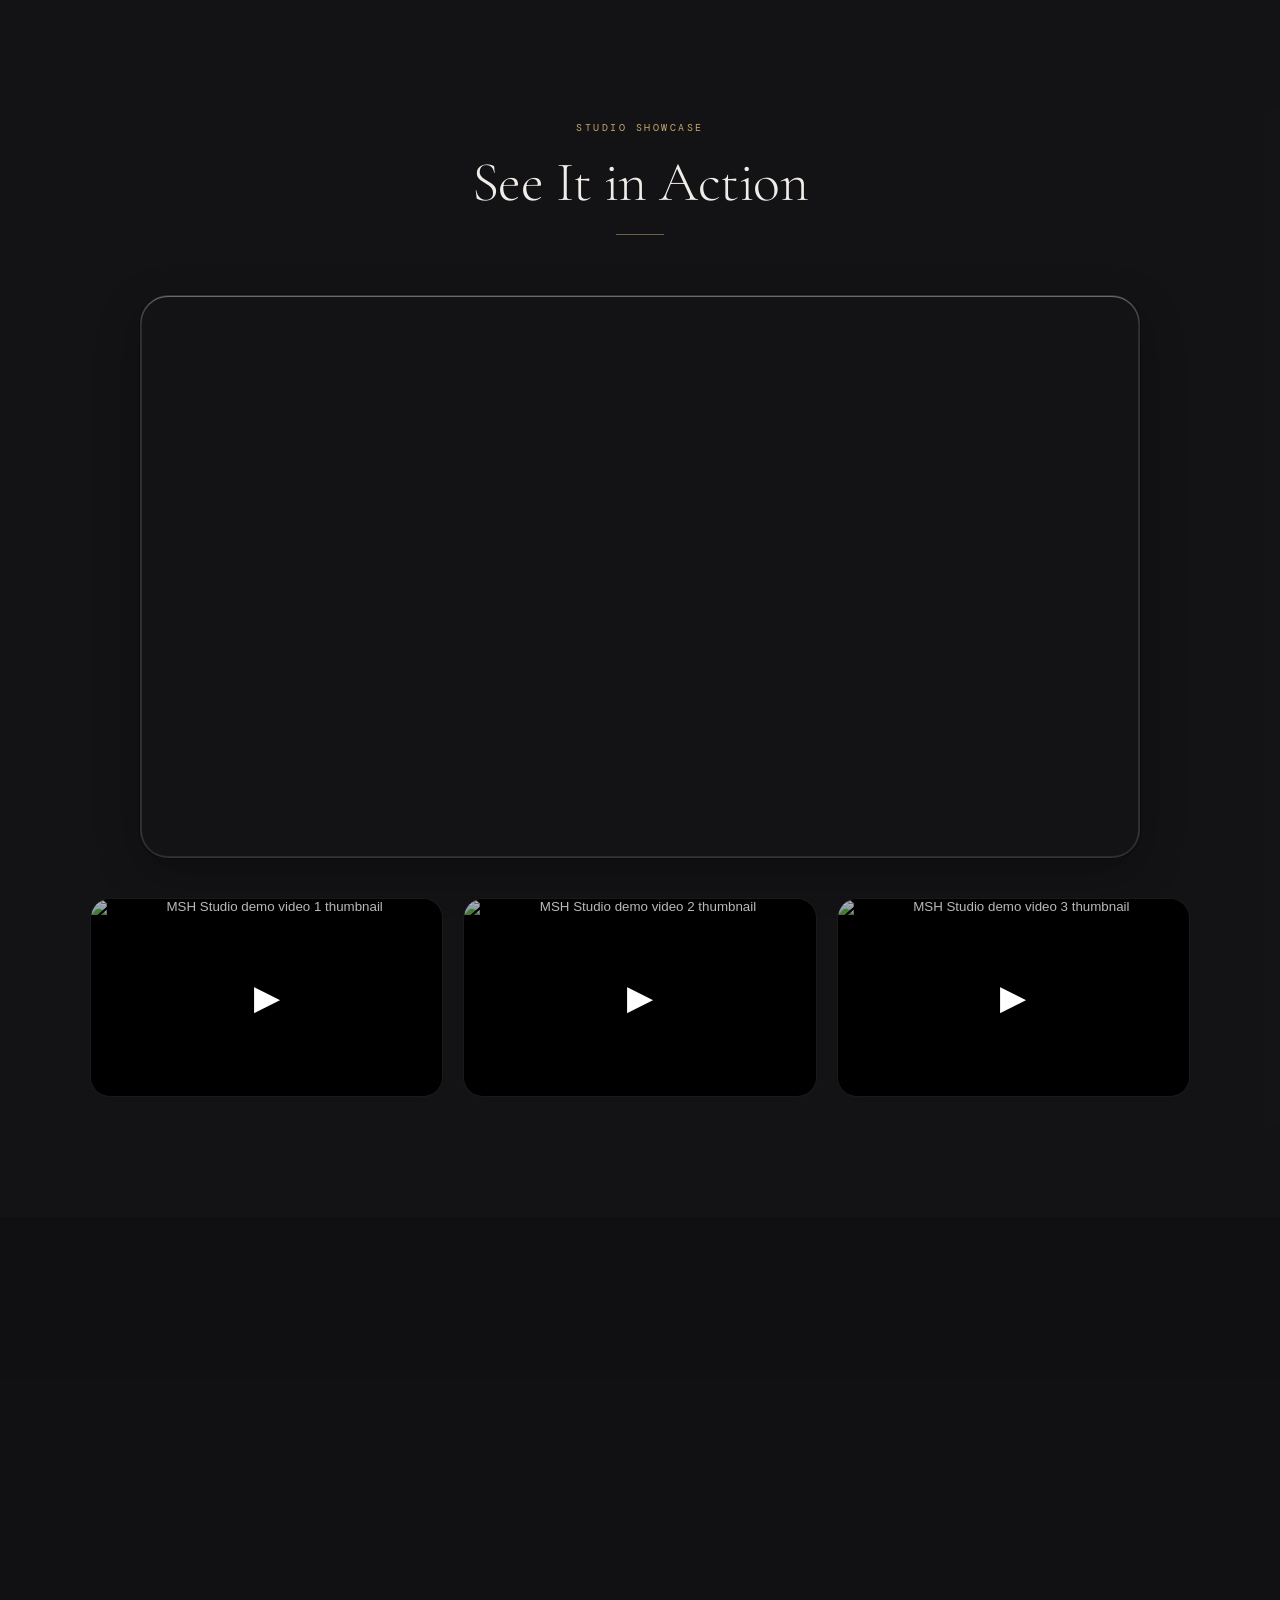
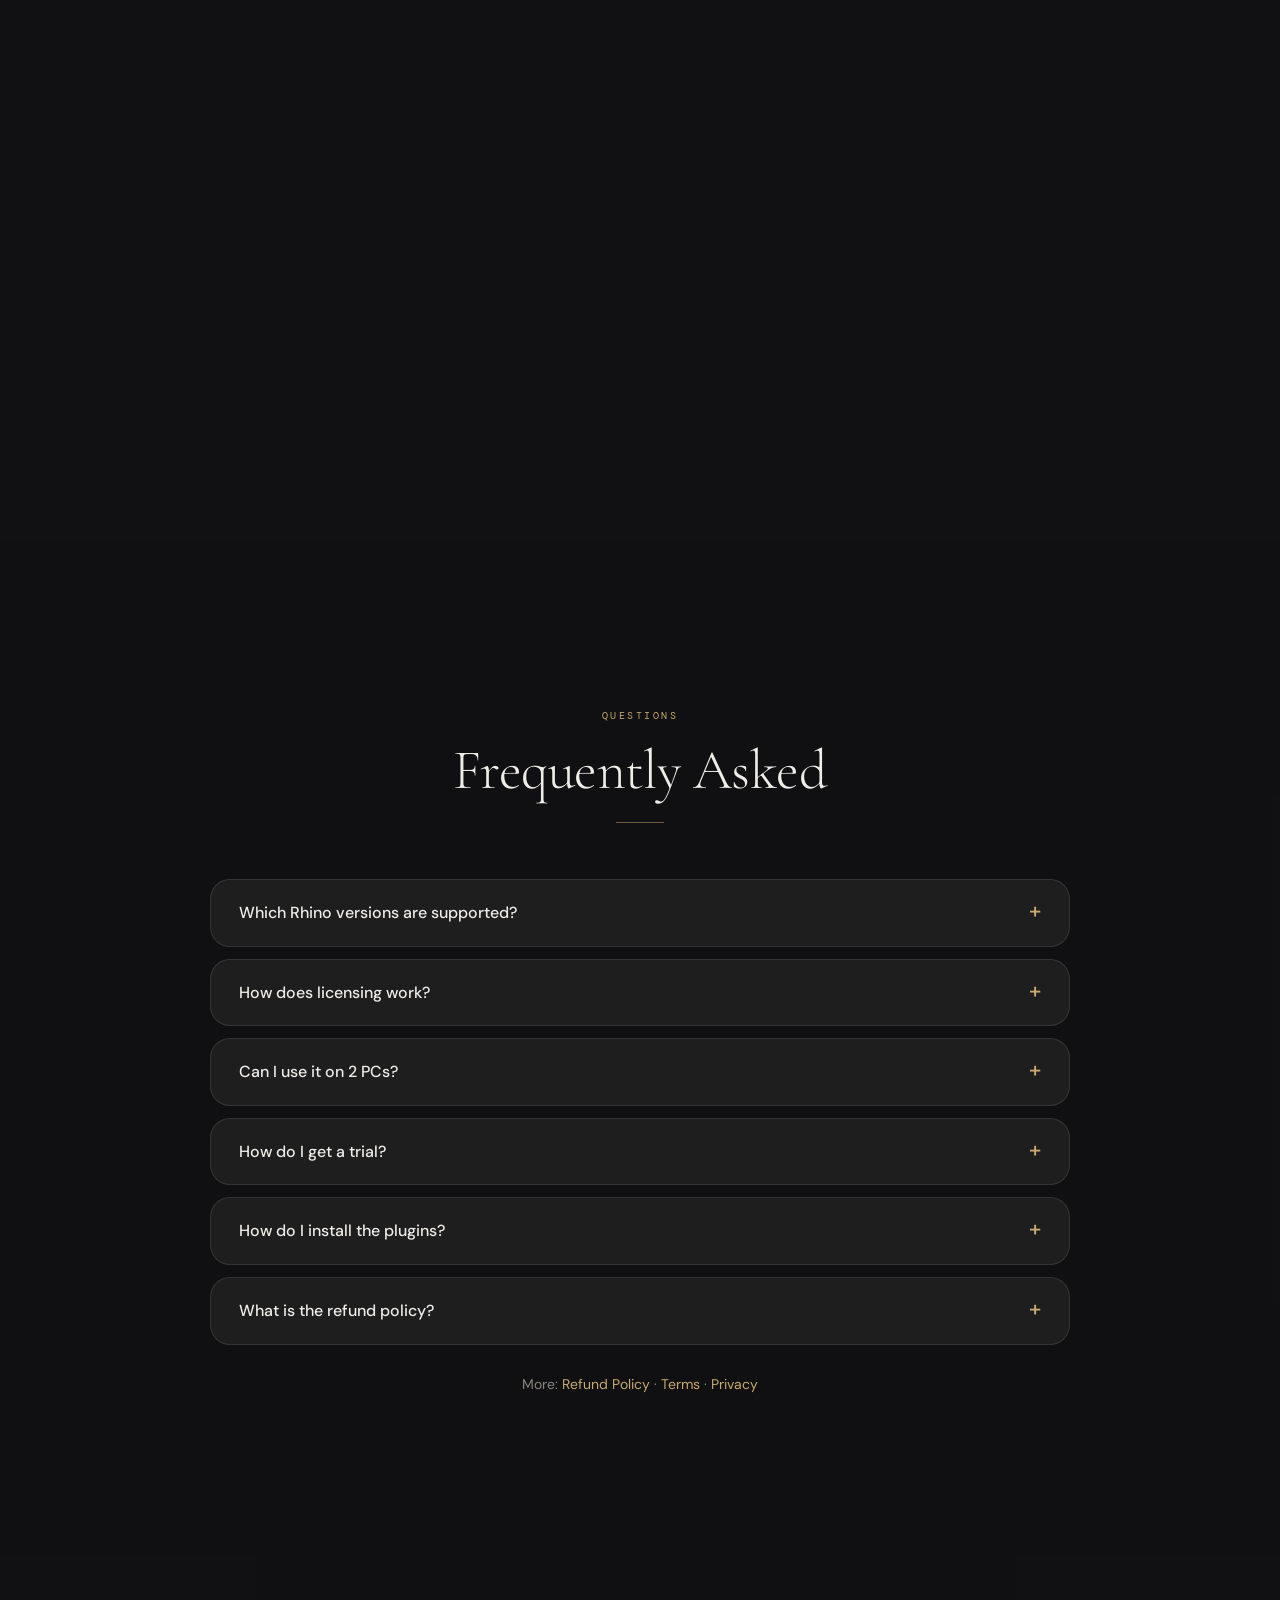
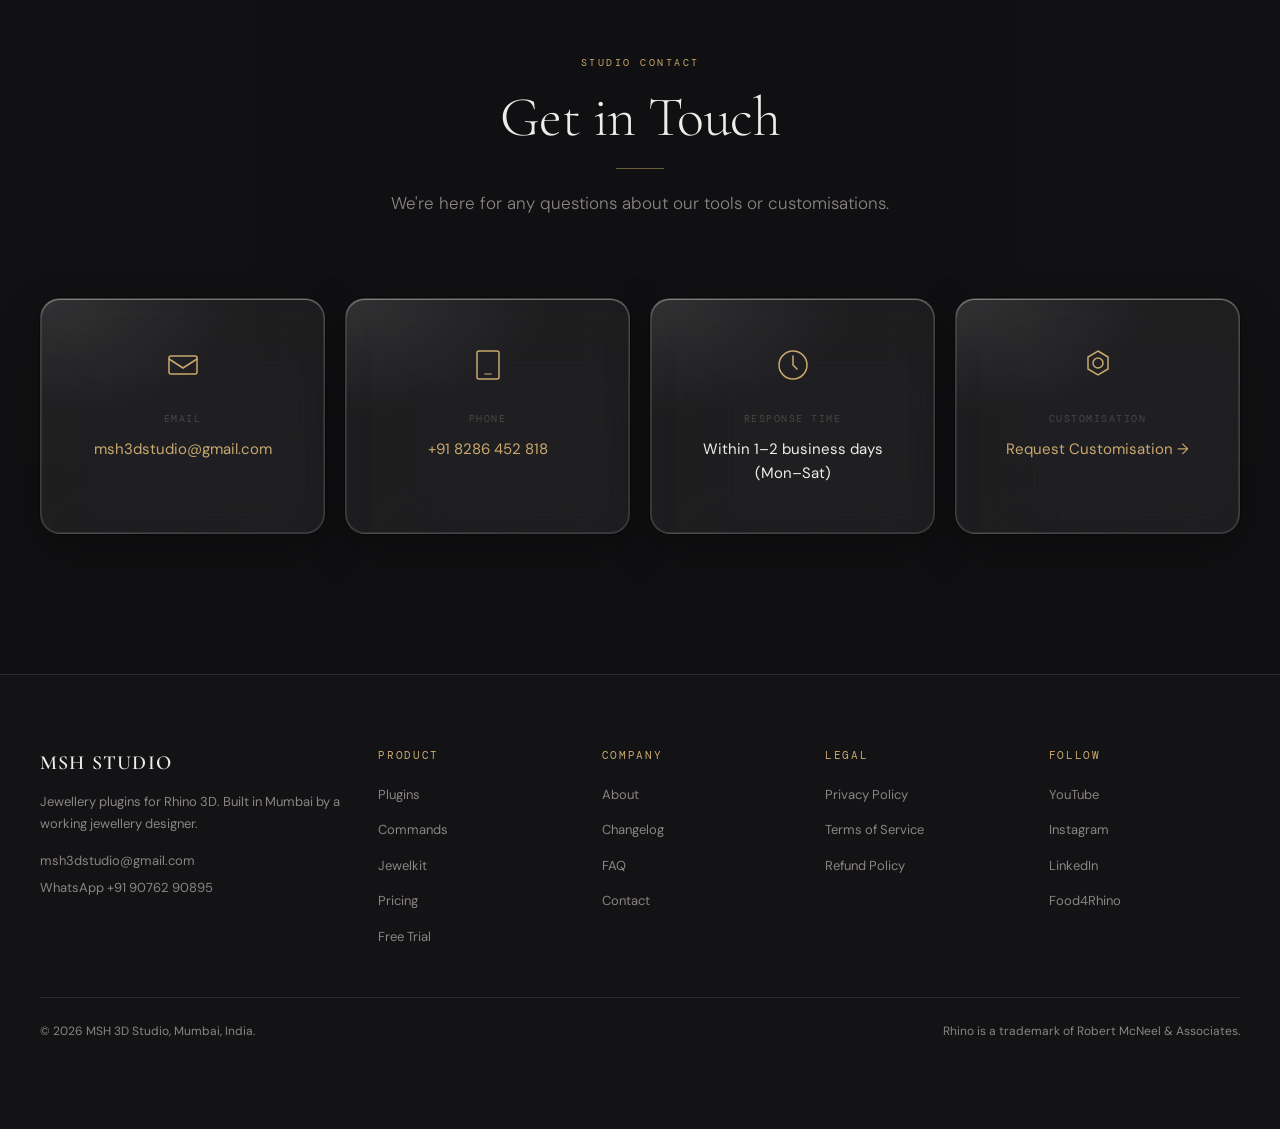
==== commit c1a069d9: "Update index.html" ====
--- a/index.html
+++ b/index.html
@@ -4,7 +4,7 @@
   <meta charset="UTF-8">
   <meta name="viewport" content="width=device-width, initial-scale=1.0">
   <title>MSH Studio – Jewellery Plugins for Rhino 3D | Pavé, Azure Cutter, Sweep</title>
-  <meta name="description" content="Professional Rhino 3D jewellery plugins: auto pavé, honeycomb azure cutters, smart sweep, metal weight reports and 8K capture. Built by a 12-year jewellery CAD designer.">
+  <meta name="description" content="Professional Rhino 3D jewellery plugins: auto pavé, honeycomb azure cutters, smart sweep, metal weight reports and 8K capture. Built by a jewellery CAD designer.">
   <meta name="keywords" content="Rhino jewellery plugin, jewellery pavé plugin, diamond azure cutter, jewellery CAD plugin, jewellery metal weight calculator">
   <meta name="author" content="Avanish, MSH 3D Studio">
   <meta name="robots" content="index, follow, max-image-preview:large">
@@ -13,7 +13,7 @@
   <meta property="og:type" content="website">
   <meta property="og:site_name" content="MSH Studio">
   <meta property="og:title" content="MSH Studio – Jewellery Plugins for Rhino 3D | Pavé, Azure Cutter, Sweep">
-  <meta property="og:description" content="Professional Rhino 3D jewellery plugins: auto pavé, honeycomb azure cutters, smart sweep, metal weight reports and 8K capture. Built by a 12-year jewellery CAD designer.">
+  <meta property="og:description" content="Professional Rhino 3D jewellery plugins: auto pavé, honeycomb azure cutters, smart sweep, metal weight reports and 8K capture. Built by a jewellery CAD designer.">
   <meta property="og:url" content="https://msh3d.github.io/msh/">
   <meta property="og:image" content="https://msh3d.github.io/msh/og-image.png">
   <meta property="og:image:width" content="1200">
@@ -22,10 +22,10 @@
   <meta property="og:locale" content="en_IN">
   <meta name="twitter:card" content="summary_large_image">
   <meta name="twitter:title" content="MSH Studio – Jewellery Plugins for Rhino 3D | Pavé, Azure Cutter, Sweep">
-  <meta name="twitter:description" content="Professional Rhino 3D jewellery plugins: auto pavé, honeycomb azure cutters, smart sweep, metal weight reports and 8K capture. Built by a 12-year jewellery CAD designer.">
+  <meta name="twitter:description" content="Professional Rhino 3D jewellery plugins: auto pavé, honeycomb azure cutters, smart sweep, metal weight reports and 8K capture. Built by a jewellery CAD designer.">
   <meta name="twitter:image" content="https://msh3d.github.io/msh/og-image.png">
   <link rel="apple-touch-icon" href="msh-serpent-logo.png">
-  <script type="application/ld+json">{"@context": "https://schema.org", "@type": "SoftwareApplication", "name": "MSH Studio – Jewellery Plugins for Rhino 3D", "applicationCategory": "DesignApplication", "operatingSystem": "Windows", "softwareRequirements": "Rhino 8 for Windows", "softwareVersion": "7.0.0", "url": "https://msh3d.github.io/msh/", "description": "Professional Rhino 3D jewellery plugins: auto pavé, honeycomb azure cutters, smart sweep, metal weight reports and 8K capture. Built by a 12-year jewellery CAD designer.", "author": {"@type": "Person", "name": "Avanish"}, "offers": [{"@type": "Offer", "name": "Quarterly", "price": "14999", "priceCurrency": "INR", "url": "https://msh3d.github.io/msh/#pricing"}, {"@type": "Offer", "name": "Half-Yearly", "price": "29999", "priceCurrency": "INR", "url": "https://msh3d.github.io/msh/#pricing"}, {"@type": "Offer", "name": "Annual", "price": "49999", "priceCurrency": "INR", "url": "https://msh3d.github.io/msh/#pricing"}]}</script>
+  <script type="application/ld+json">{"@context": "https://schema.org", "@type": "SoftwareApplication", "name": "MSH Studio – Jewellery Plugins for Rhino 3D", "applicationCategory": "DesignApplication", "operatingSystem": "Windows", "softwareRequirements": "Rhino 8 for Windows", "softwareVersion": "7.0.0", "url": "https://msh3d.github.io/msh/", "description": "Professional Rhino 3D jewellery plugins: auto pavé, honeycomb azure cutters, smart sweep, metal weight reports and 8K capture. Built by a jewellery CAD designer.", "author": {"@type": "Person", "name": "Avanish"}, "offers": [{"@type": "Offer", "name": "Quarterly", "price": "14999", "priceCurrency": "INR", "url": "https://msh3d.github.io/msh/#pricing"}, {"@type": "Offer", "name": "Half-Yearly", "price": "29999", "priceCurrency": "INR", "url": "https://msh3d.github.io/msh/#pricing"}, {"@type": "Offer", "name": "Annual", "price": "49999", "priceCurrency": "INR", "url": "https://msh3d.github.io/msh/#pricing"}]}</script>
   <script type="application/ld+json">{"@context": "https://schema.org", "@type": "Organization", "name": "MSH 3D Studio", "url": "https://msh3d.github.io/msh/", "email": "msh3dstudio@gmail.com", "founder": {"@type": "Person", "name": "Avanish"}, "address": {"@type": "PostalAddress", "addressLocality": "Mumbai", "addressCountry": "IN"}, "sameAs": ["https://www.instagram.com/msh3dstudio/", "https://www.linkedin.com/company/msh3dstudio", "https://www.youtube.com/@MSH-3DSTUDIO", "https://www.food4rhino.com/en/app/msh-high-jewellery-developer-avanish-verma?lang=en"], "contactPoint": {"@type": "ContactPoint", "contactType": "customer support", "email": "msh3dstudio@gmail.com", "telephone": "+91-9076290895", "availableLanguage": ["English", "Hindi"]}}</script>
   <script type="application/ld+json">{"@context": "https://schema.org", "@type": "FAQPage", "mainEntity": [{"@type": "Question", "name": "Which Rhino versions are supported?", "acceptedAnswer": {"@type": "Answer", "text": "MSH Studio plugins support Rhino 8 for Windows. Rhino 9 compatibility is being evaluated; email us before purchasing if you need it."}}, {"@type": "Question", "name": "How does licensing work?", "acceptedAnswer": {"@type": "Answer", "text": "Each subscription is for a single user. You can choose a Cloud Zoo license, which can be shuffled between users, or an offline machine-locked license."}}, {"@type": "Question", "name": "Can I use it on 2 PCs?", "acceptedAnswer": {"@type": "Answer", "text": "A subscription covers one user. A Cloud Zoo license can be moved between users and machines on your account, while an offline license is locked to one computer. Contact us for multi-seat needs."}}, {"@type": "Question", "name": "How do I get a trial?", "acceptedAnswer": {"@type": "Answer", "text": "Request a free 15-day trial from the Start Free Trial page. The trial is verified using your Rhino serial number."}}, {"@type": "Question", "name": "How do I install the plugins?", "acceptedAnswer": {"@type": "Answer", "text": "Download the setup file, open it, and follow the on-screen instructions. Restart Rhino when the installer finishes."}}, {"@type": "Question", "name": "What is the refund policy?", "acceptedAnswer": {"@type": "Answer", "text": "There are no refunds after license activation, and a free trial is available before purchase. Billing errors and duplicate payments are refunded within 30 days."}}]}</script>
   <link rel="preconnect" href="https://fonts.googleapis.com">
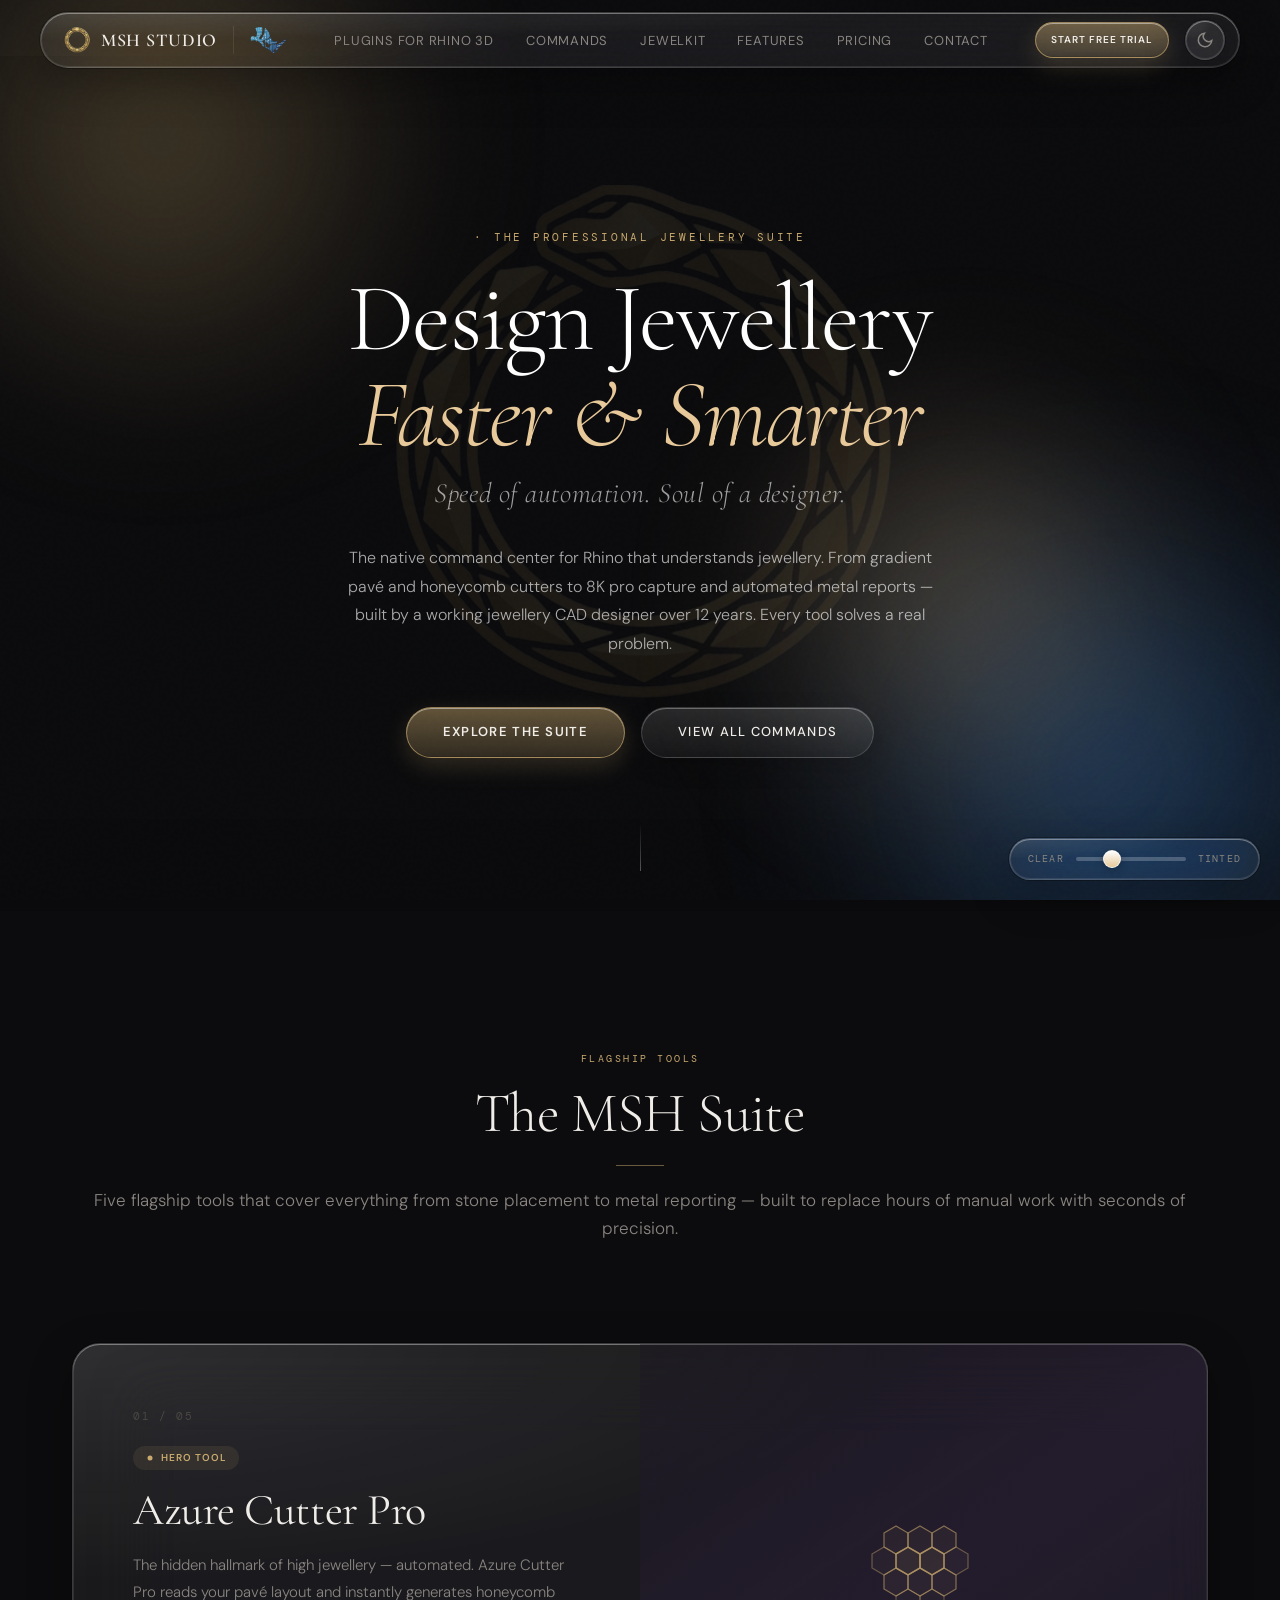
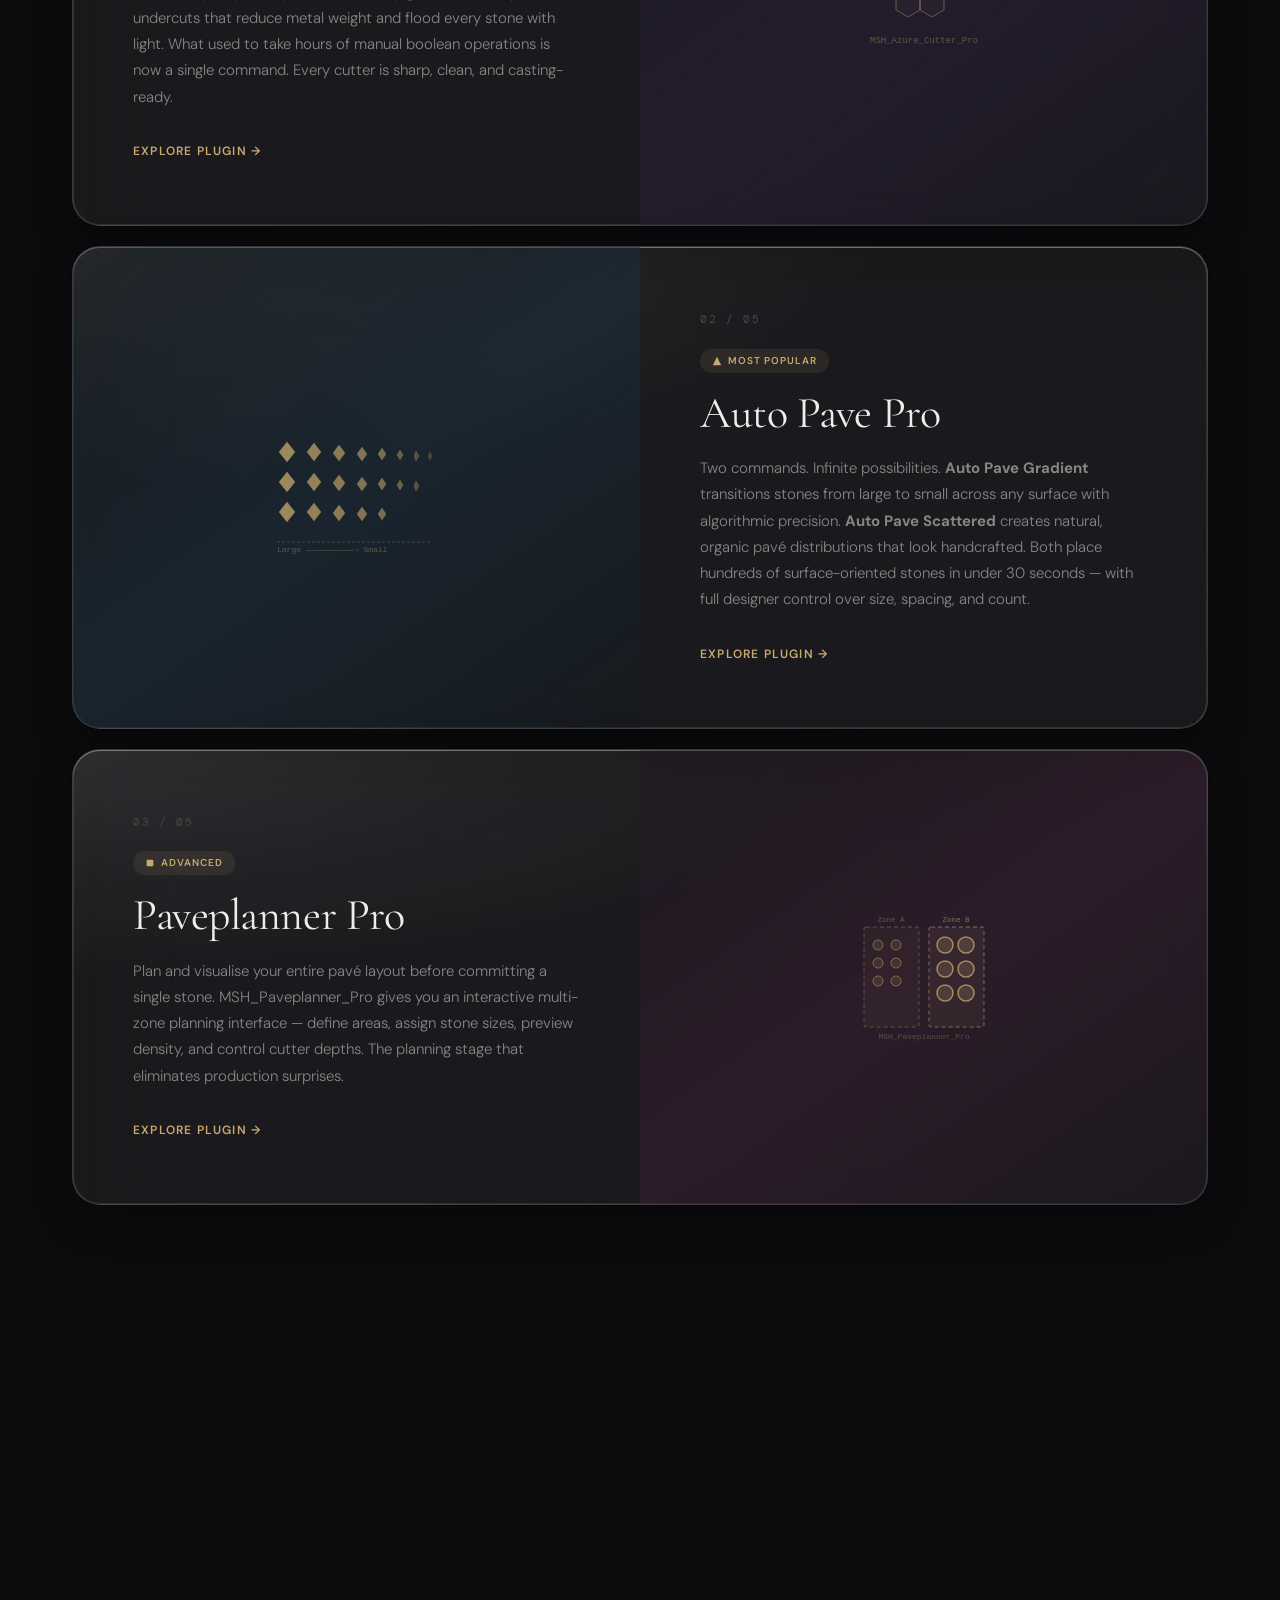
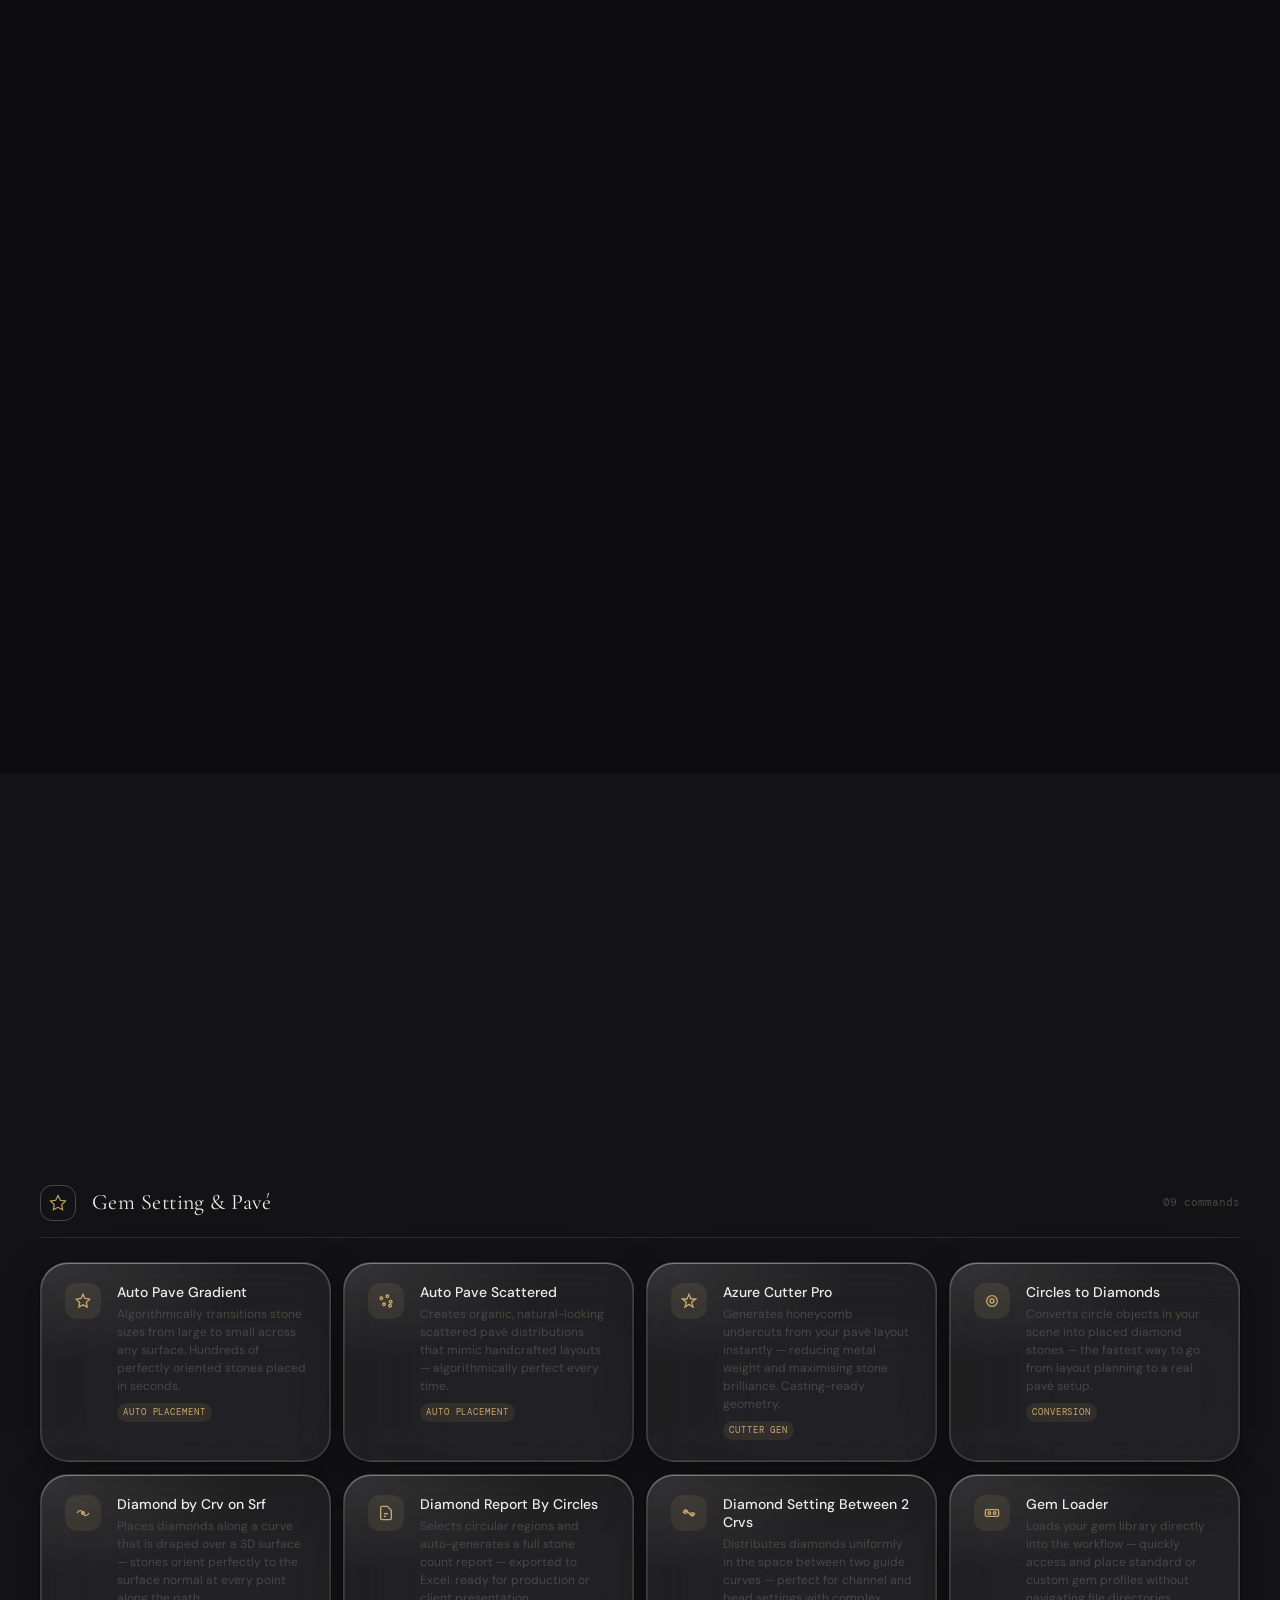
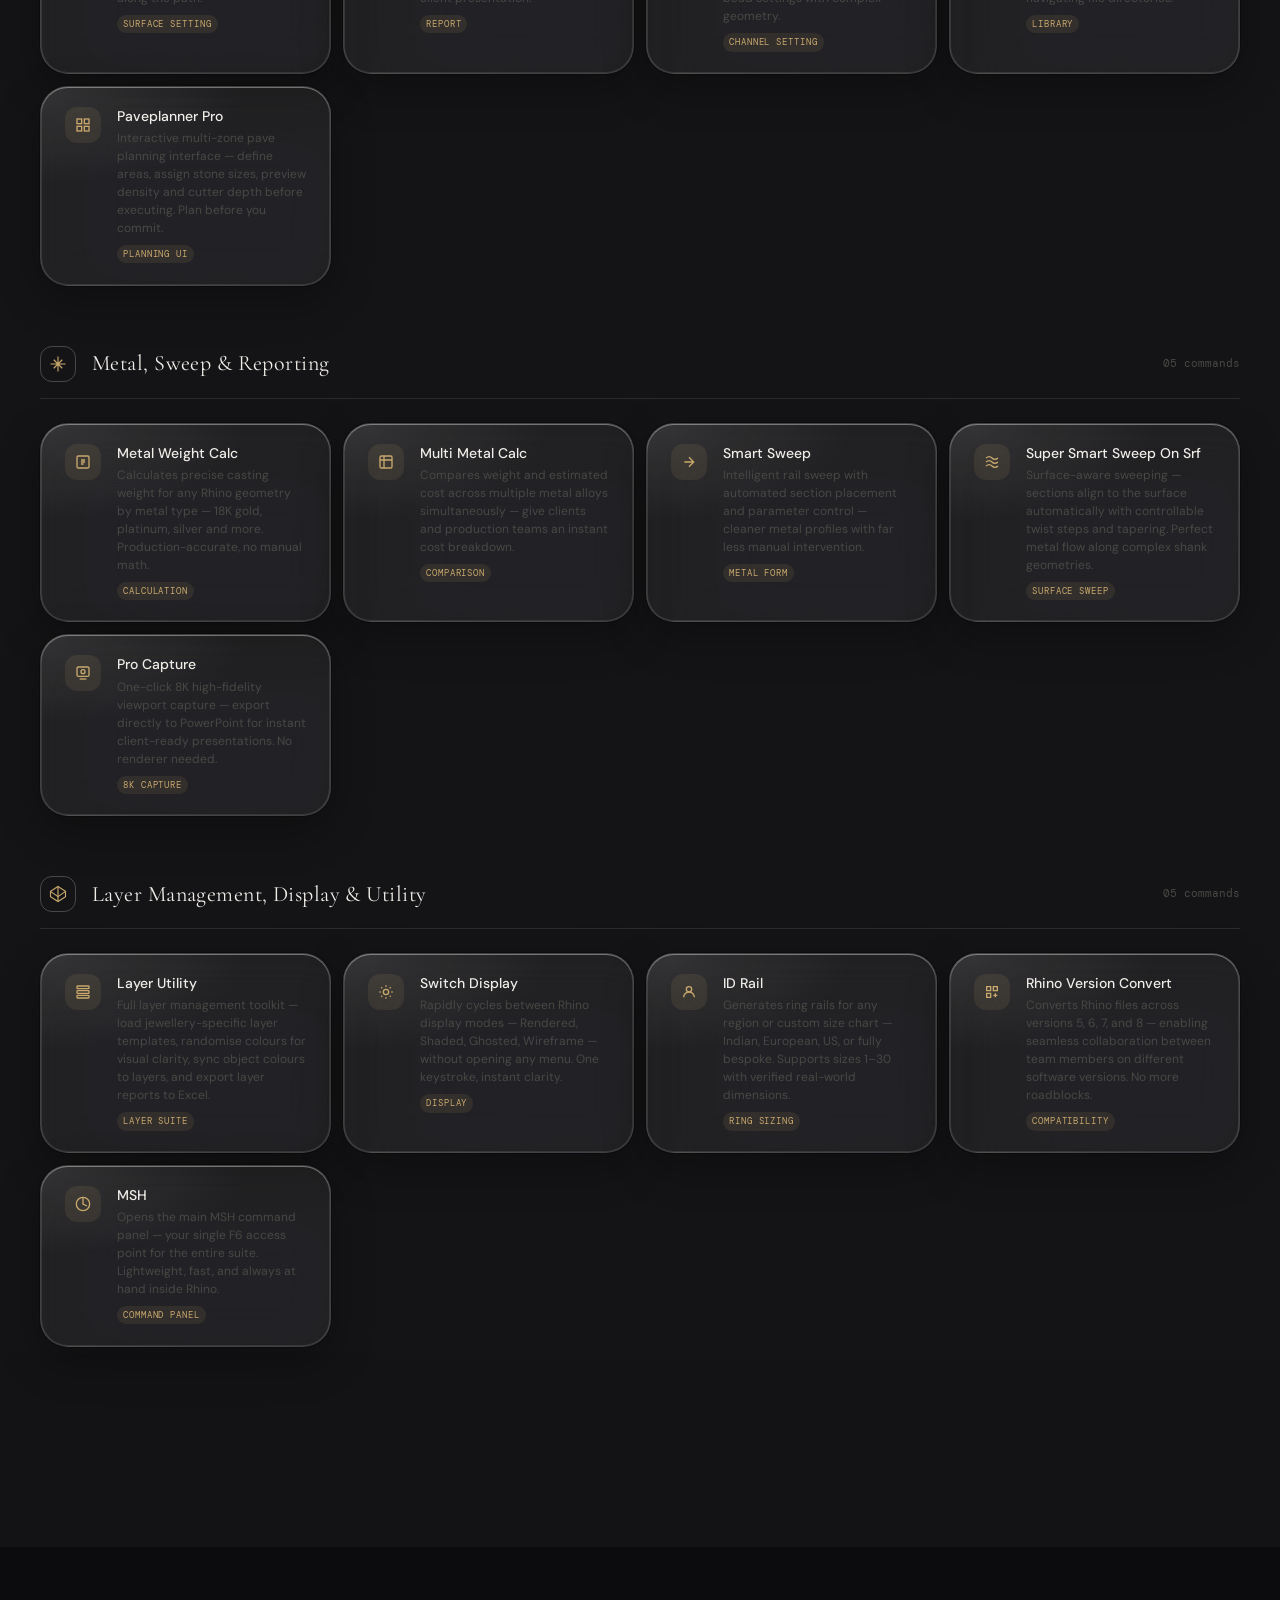
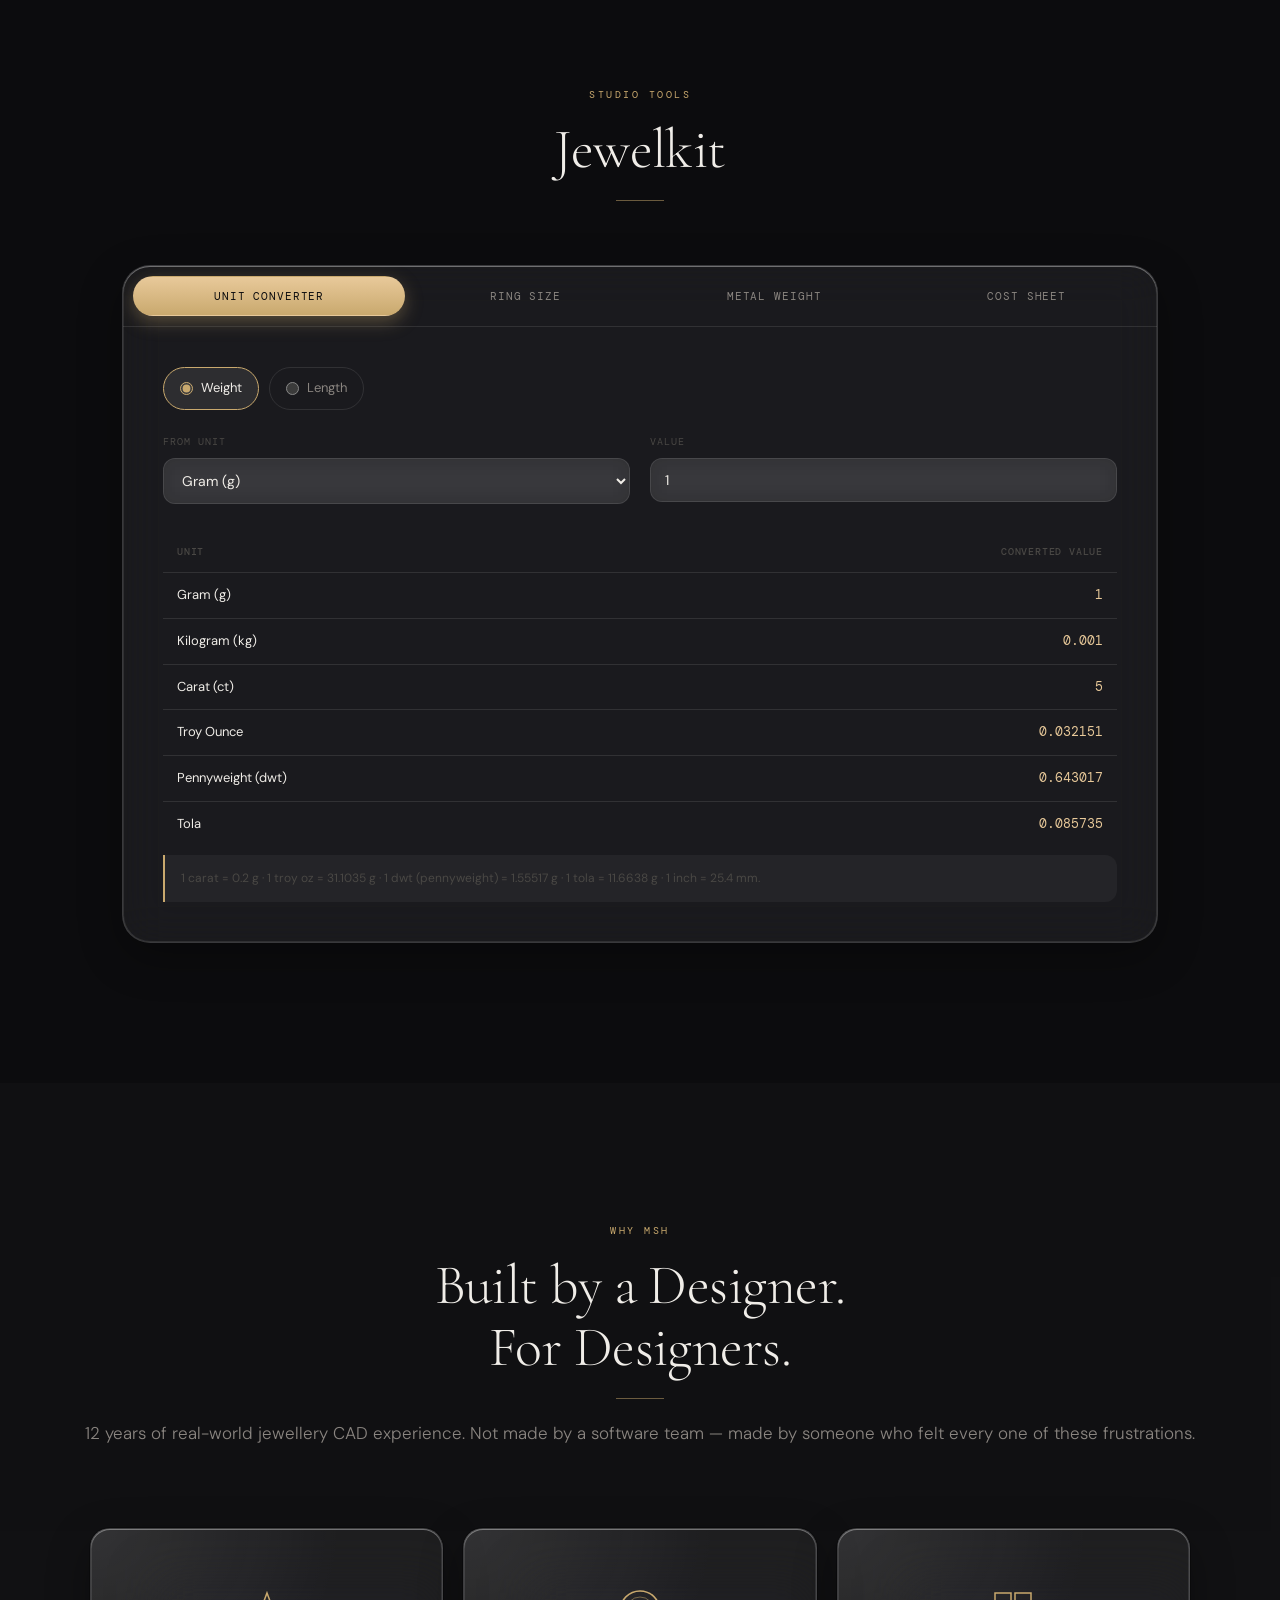
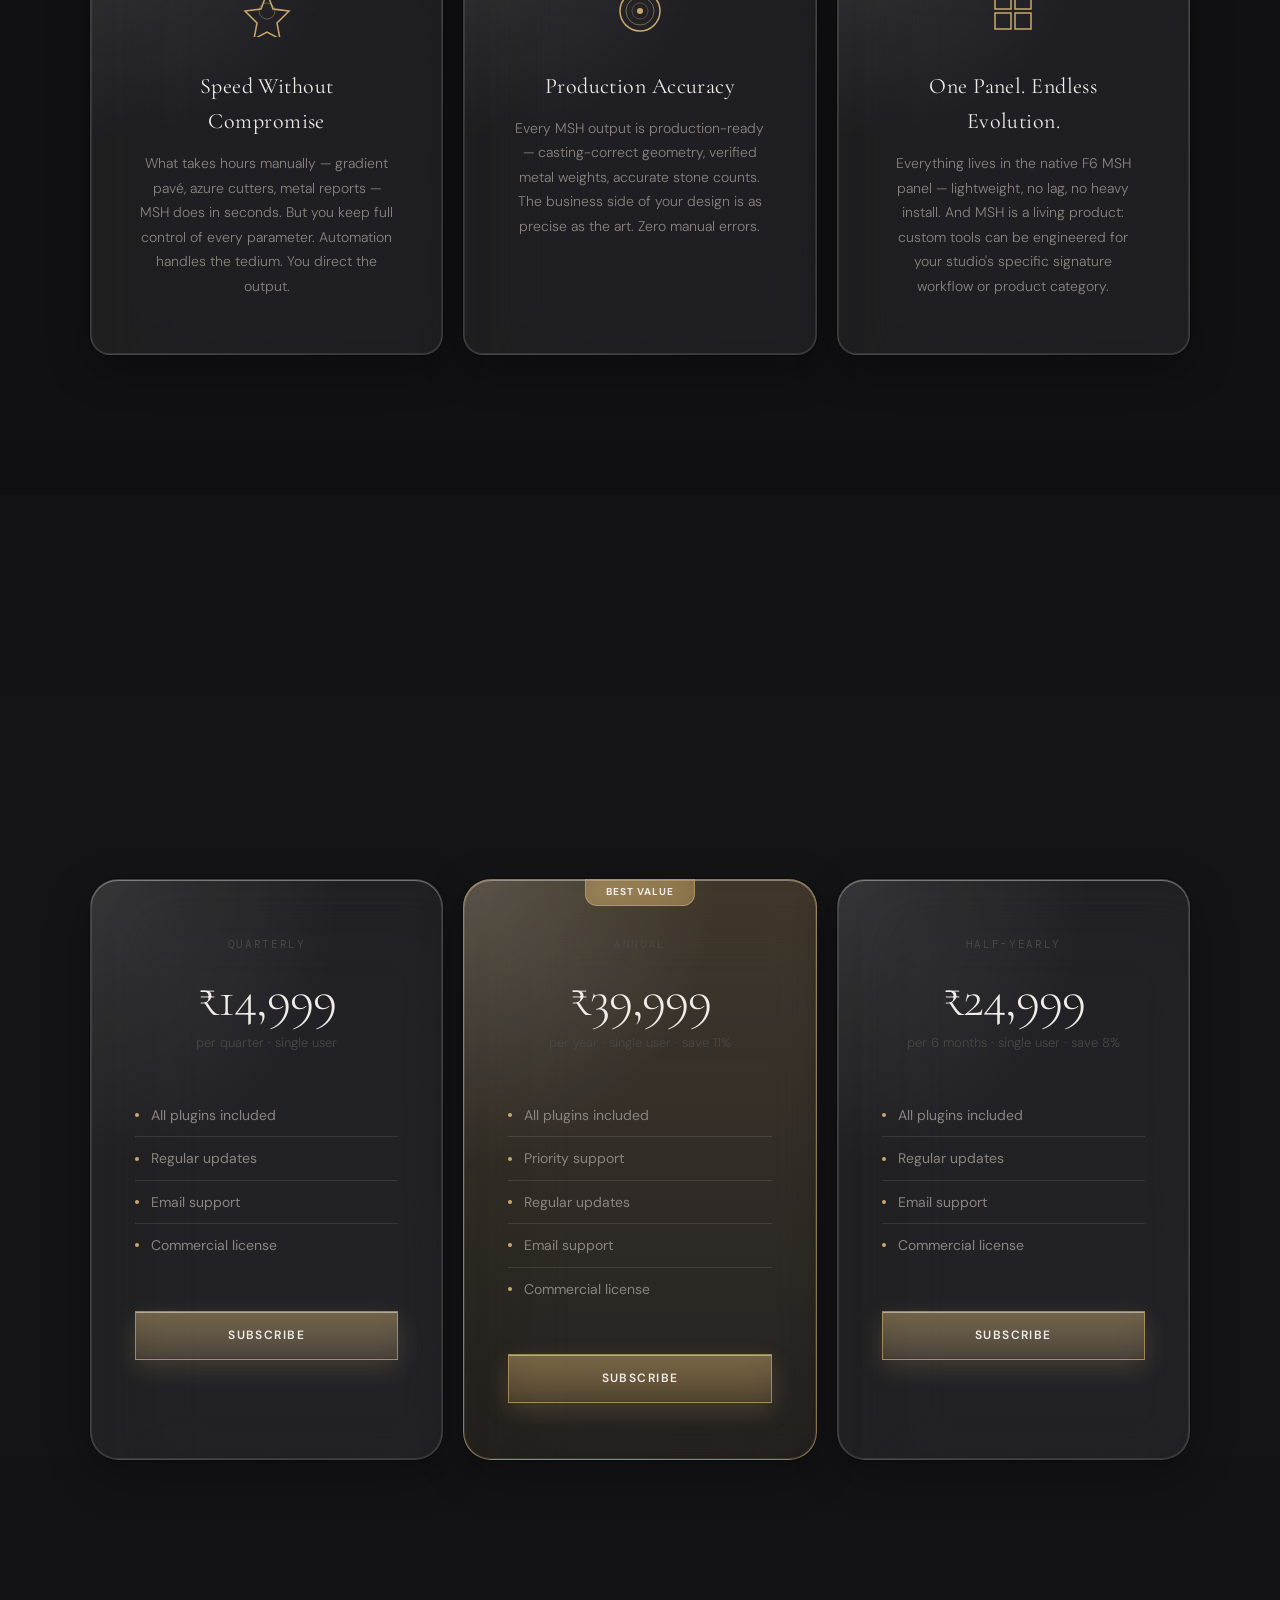
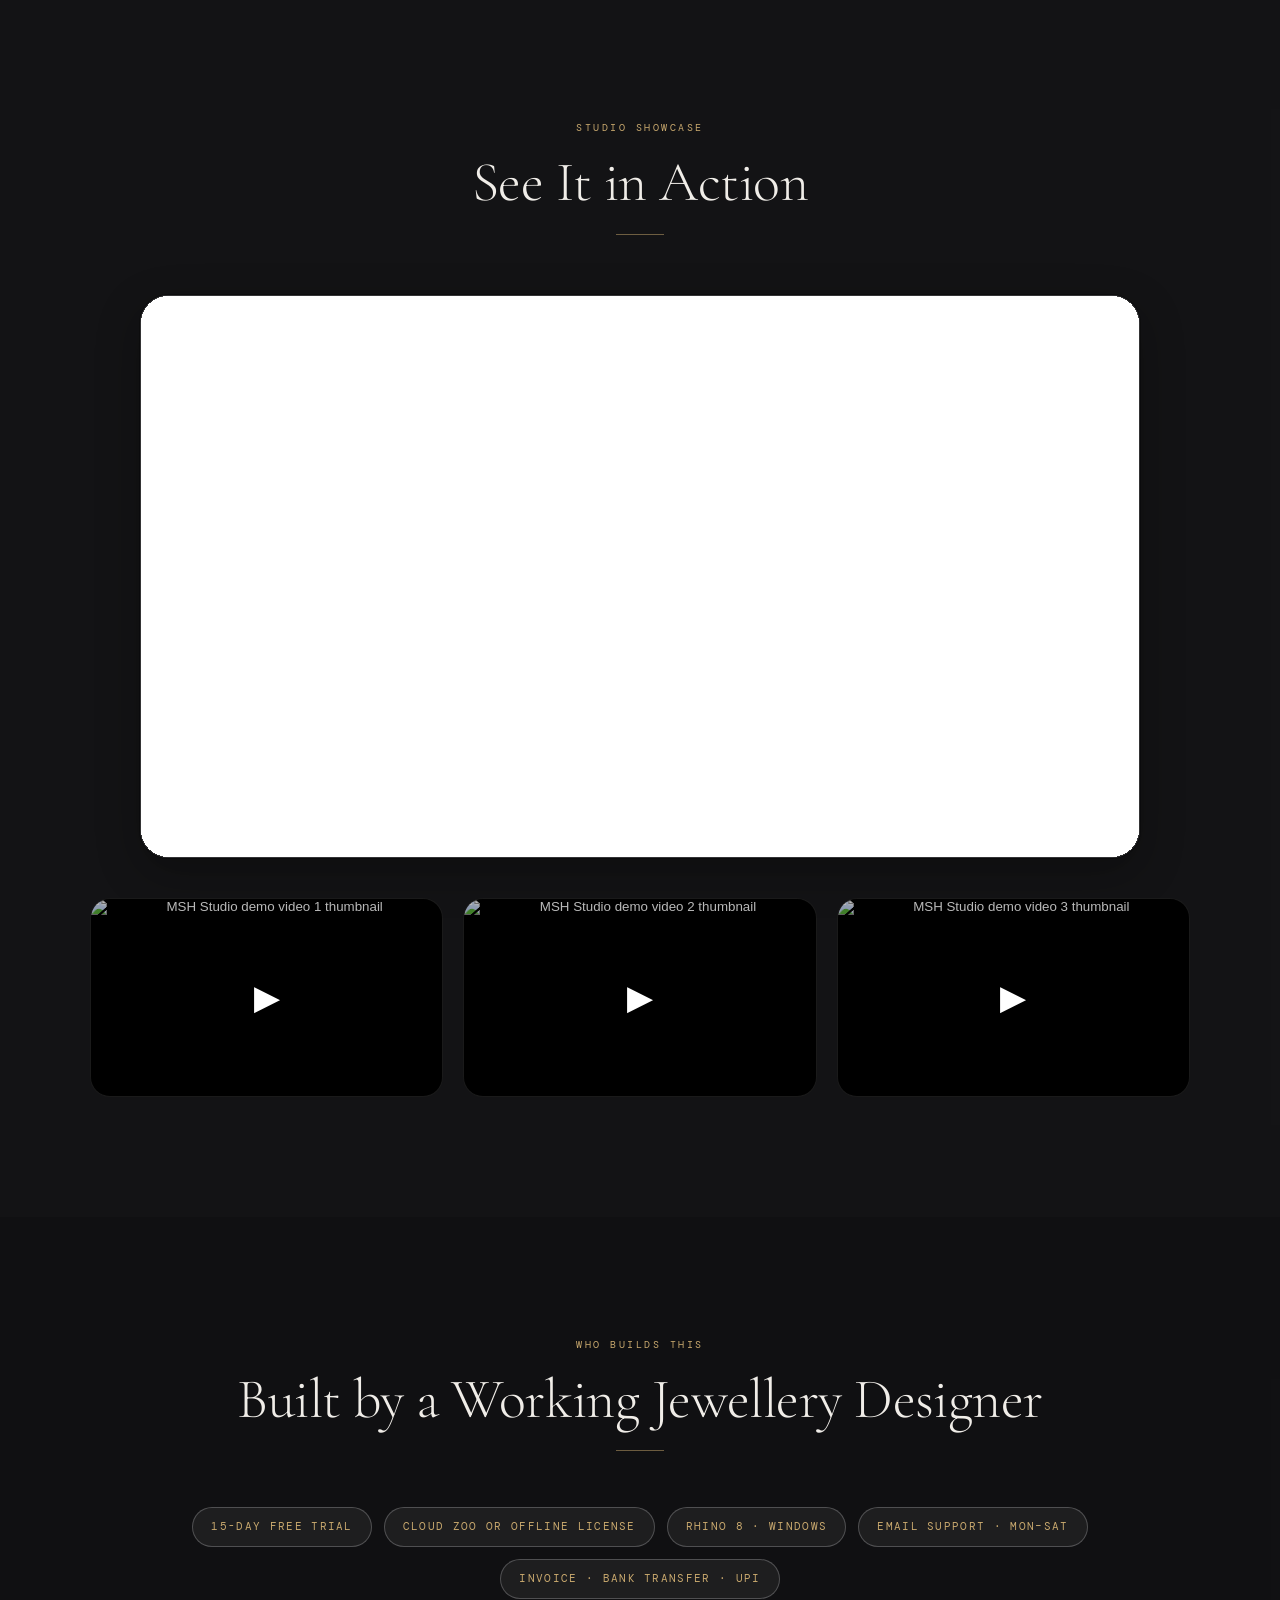
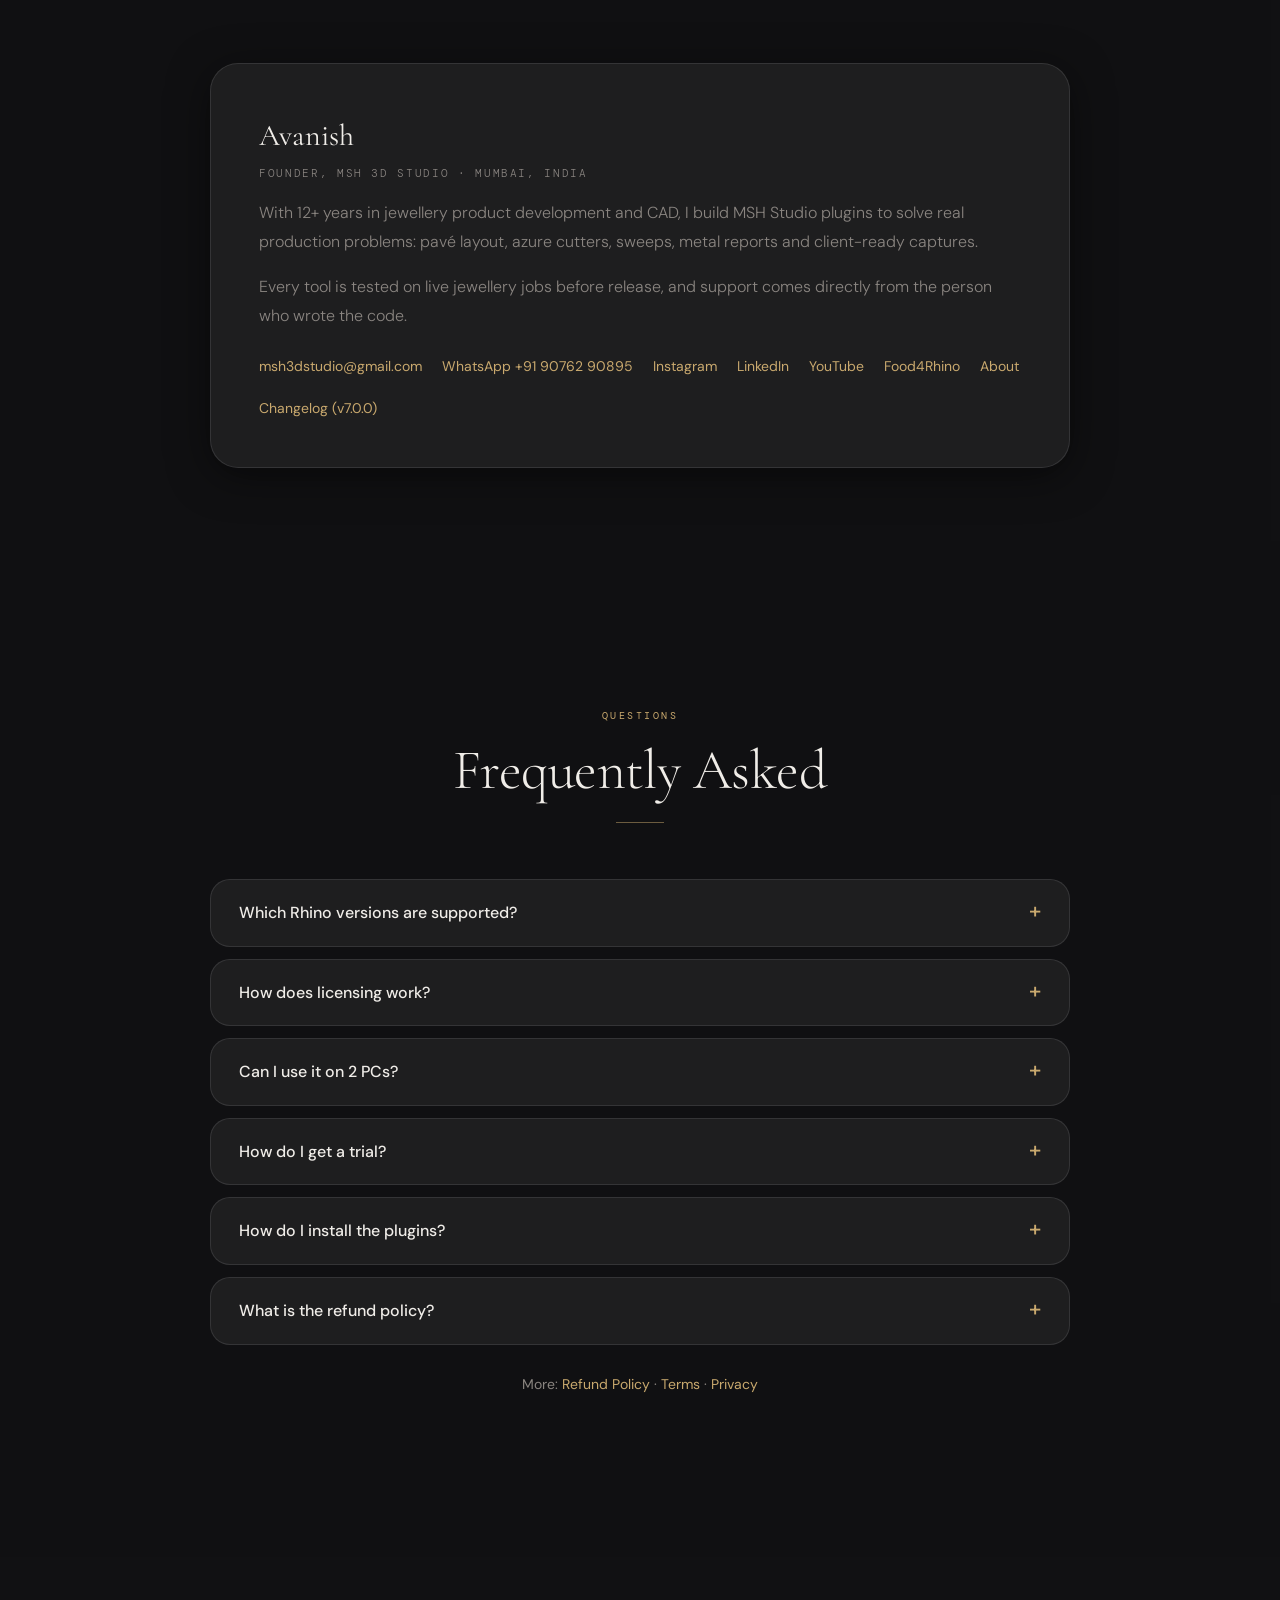
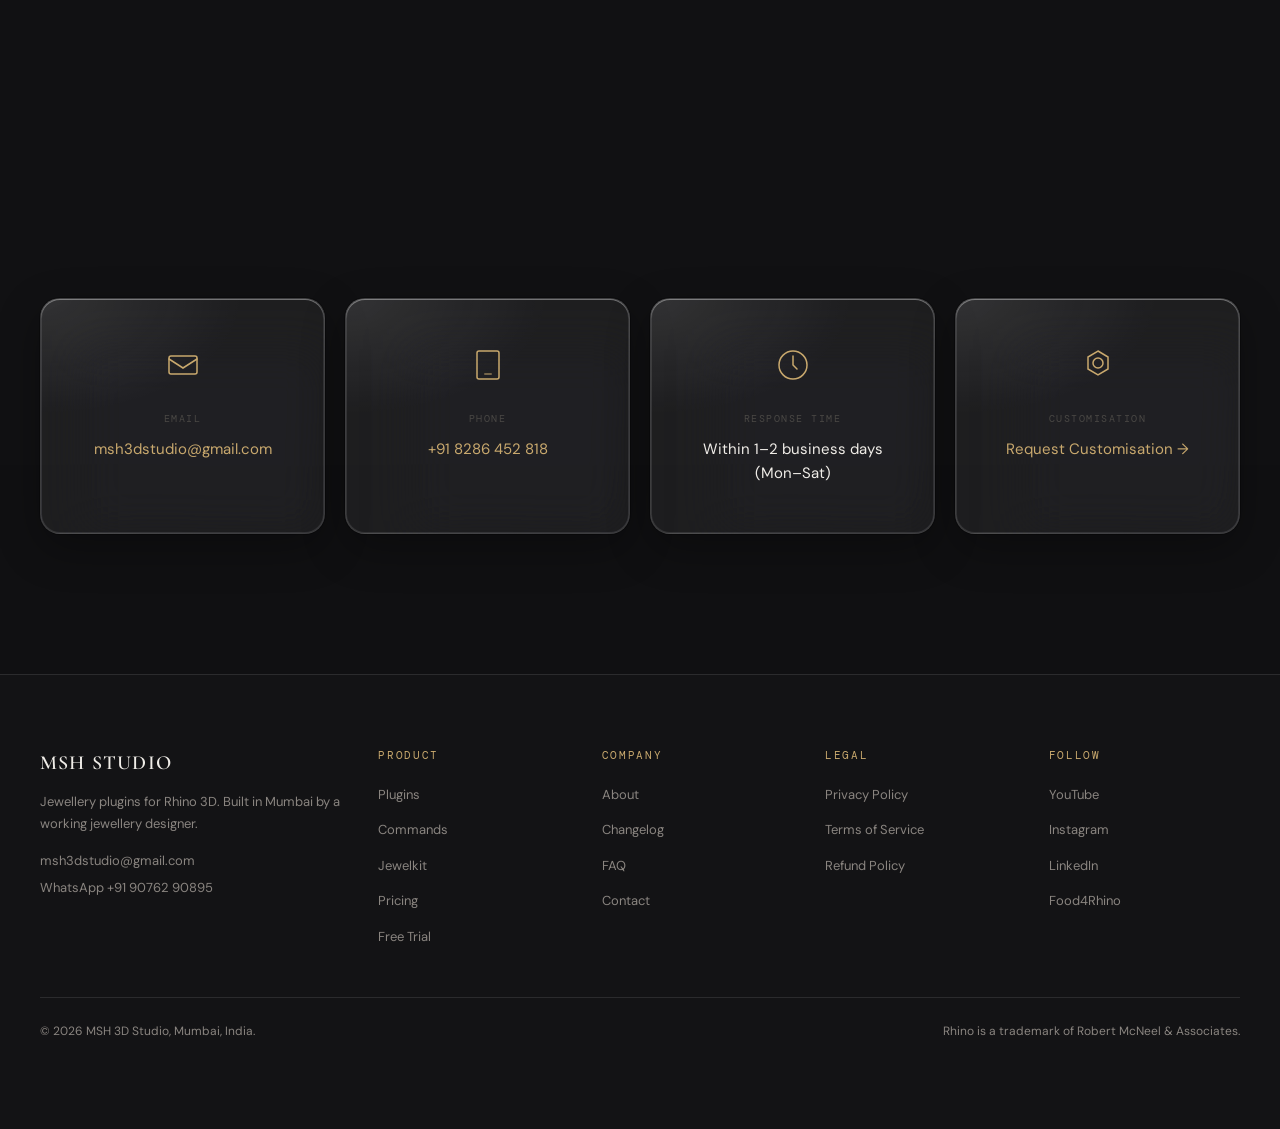
==== commit 054289c1: "Update index.html" ====
--- a/index.html
+++ b/index.html
@@ -2793,7 +2793,7 @@
       <div class="pricing-card featured reveal reveal-delay-2">
         <div class="pricing-badge">Best Value</div>
         <p class="pricing-period">Annual</p>
-        <div class="pricing-amount">₹49,999</div>
+        <div class="pricing-amount">₹39,999</div>
         <p class="pricing-duration">per year · single user · save 11%</p>
         <ul class="pricing-features">
           <li>All plugins included</li>
@@ -2807,7 +2807,7 @@
 
       <div class="pricing-card reveal reveal-delay-3">
         <p class="pricing-period">Half-Yearly</p>
-        <div class="pricing-amount">₹29,999</div>
+        <div class="pricing-amount">₹24,999</div>
         <p class="pricing-duration">per 6 months · single user · save 8%</p>
         <ul class="pricing-features">
           <li>All plugins included</li>
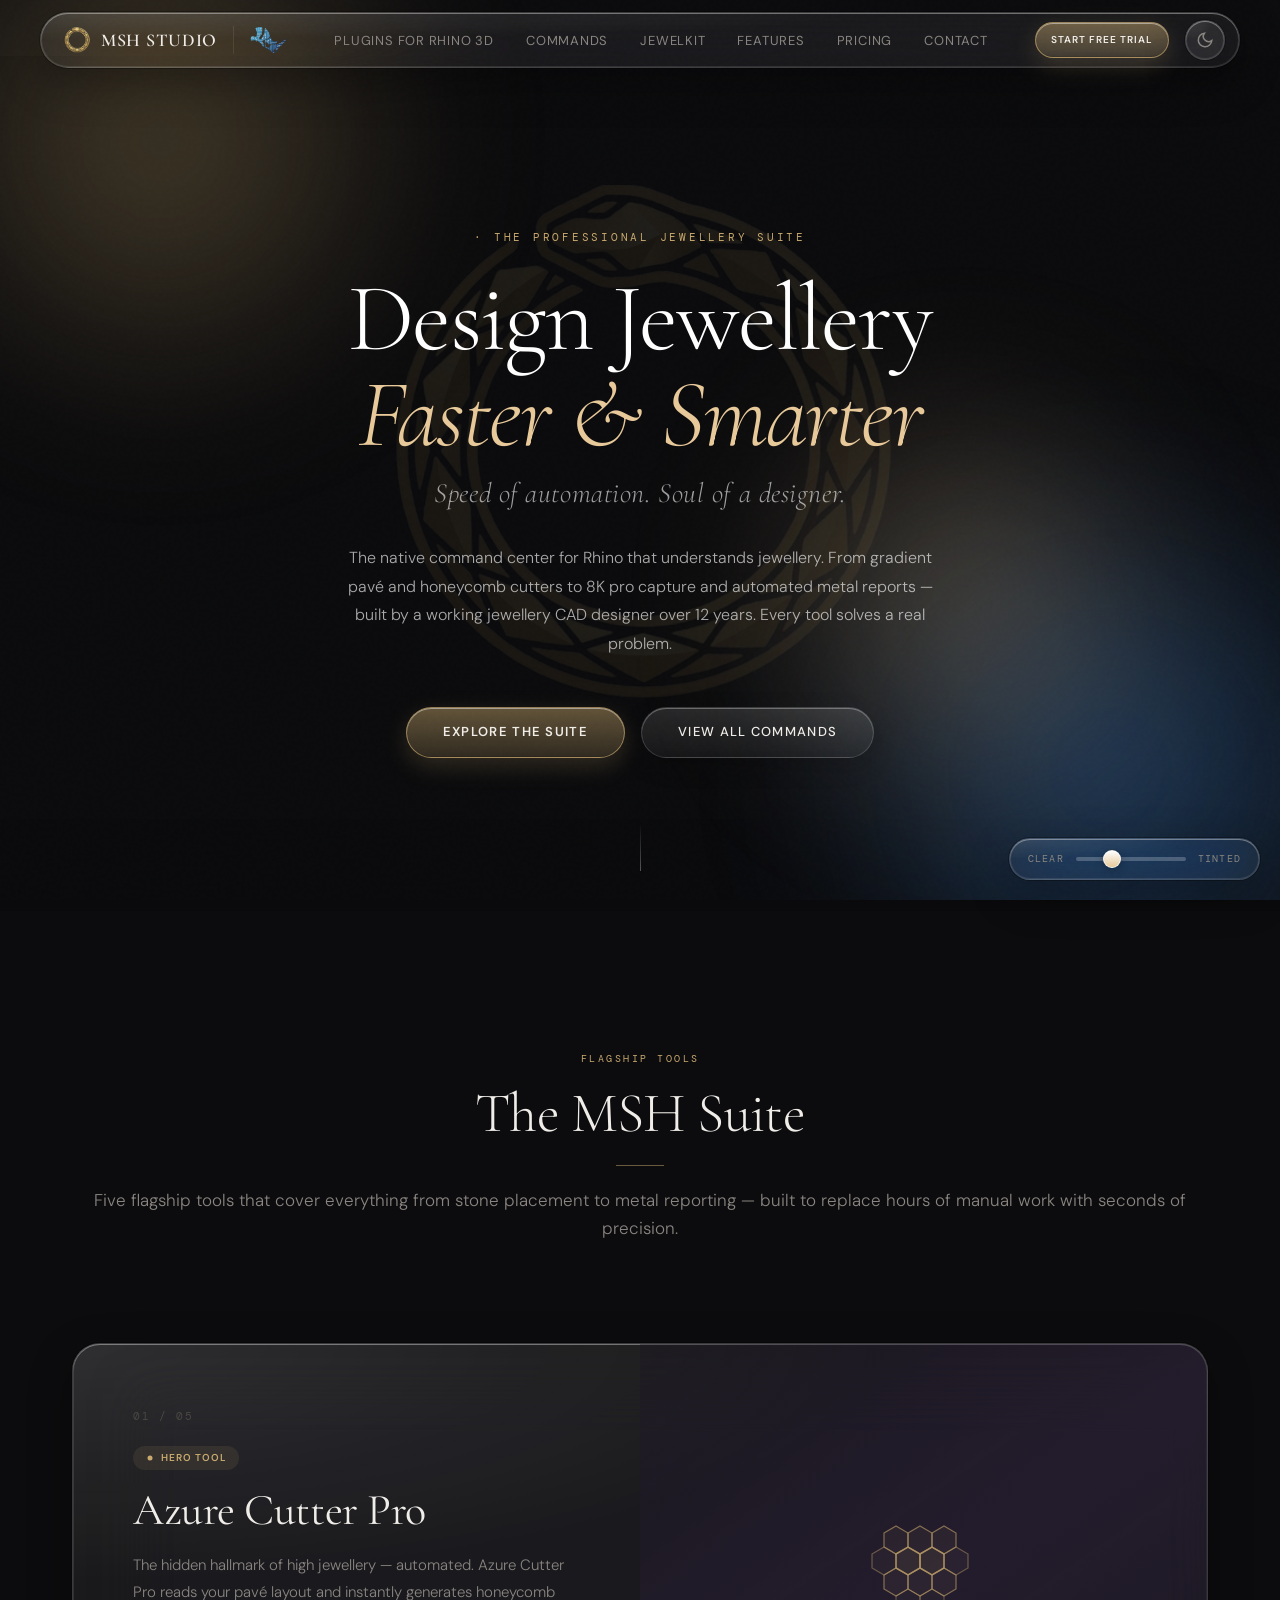
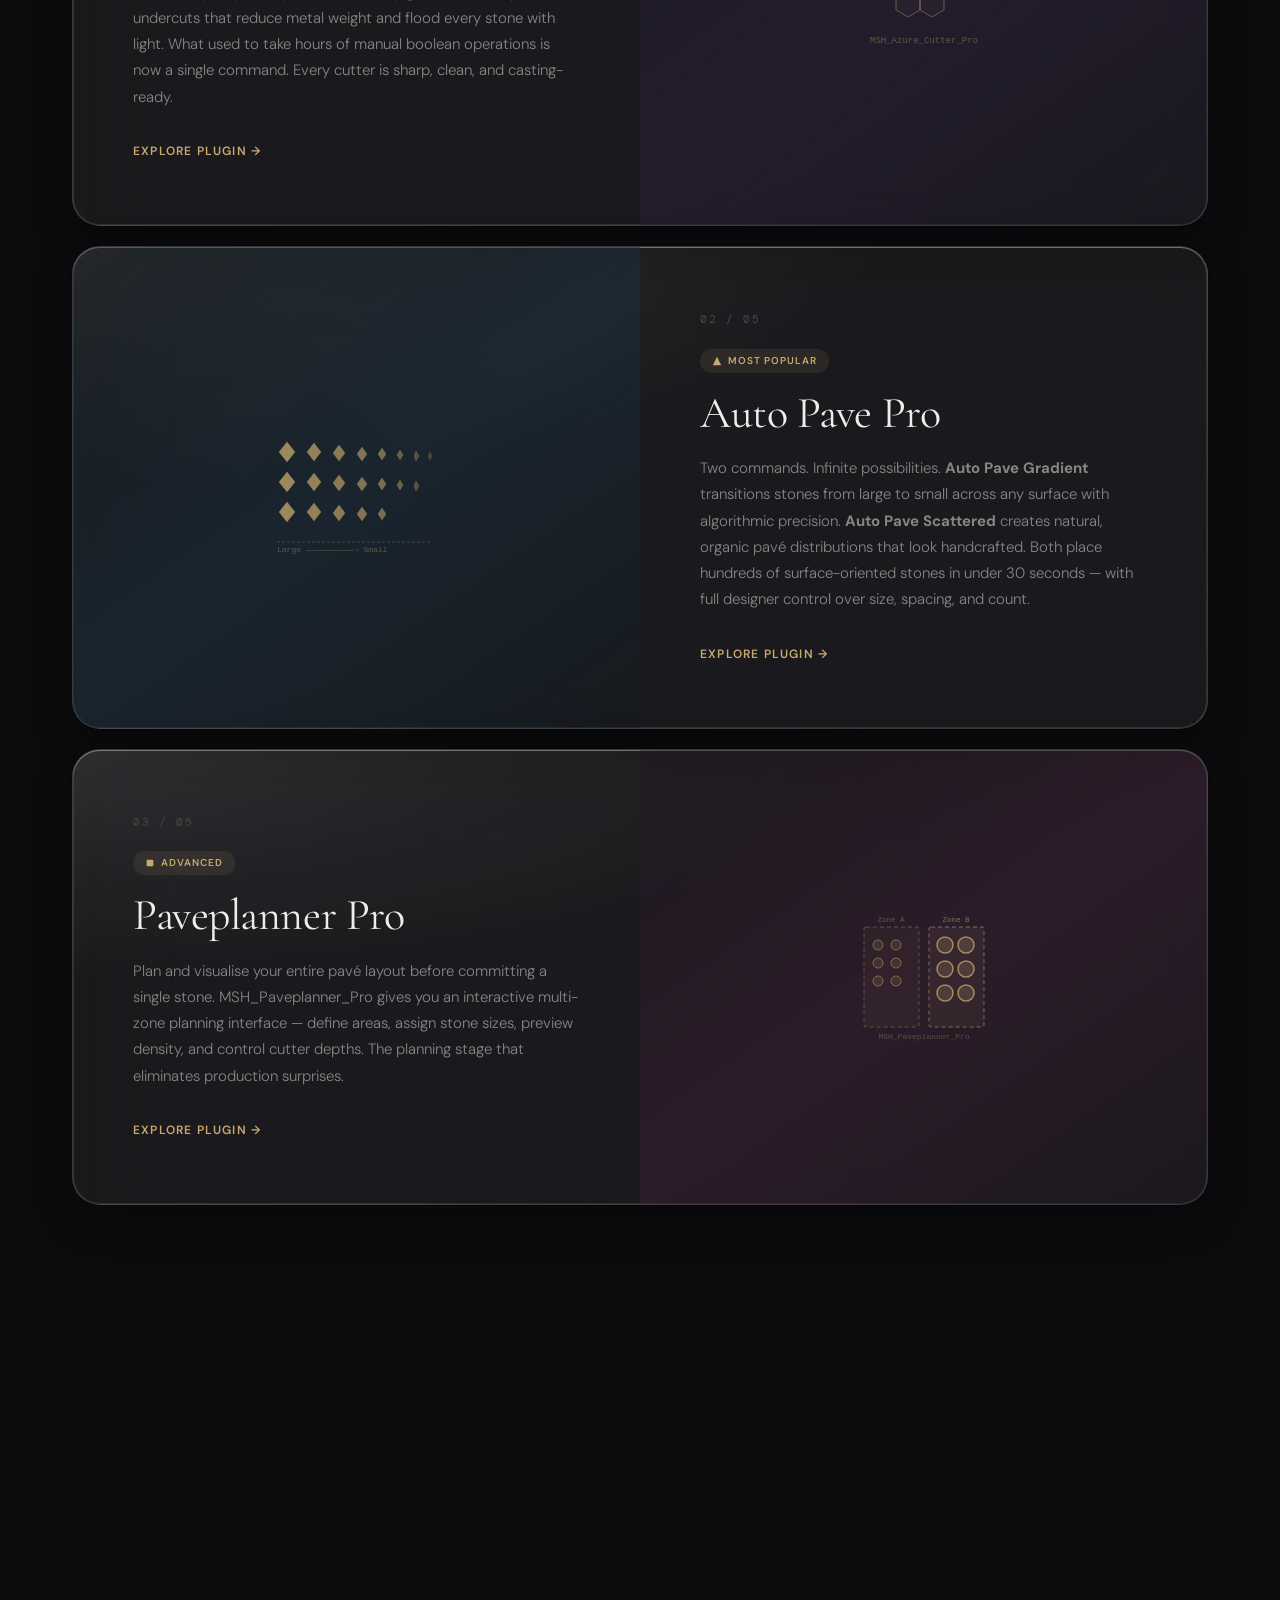
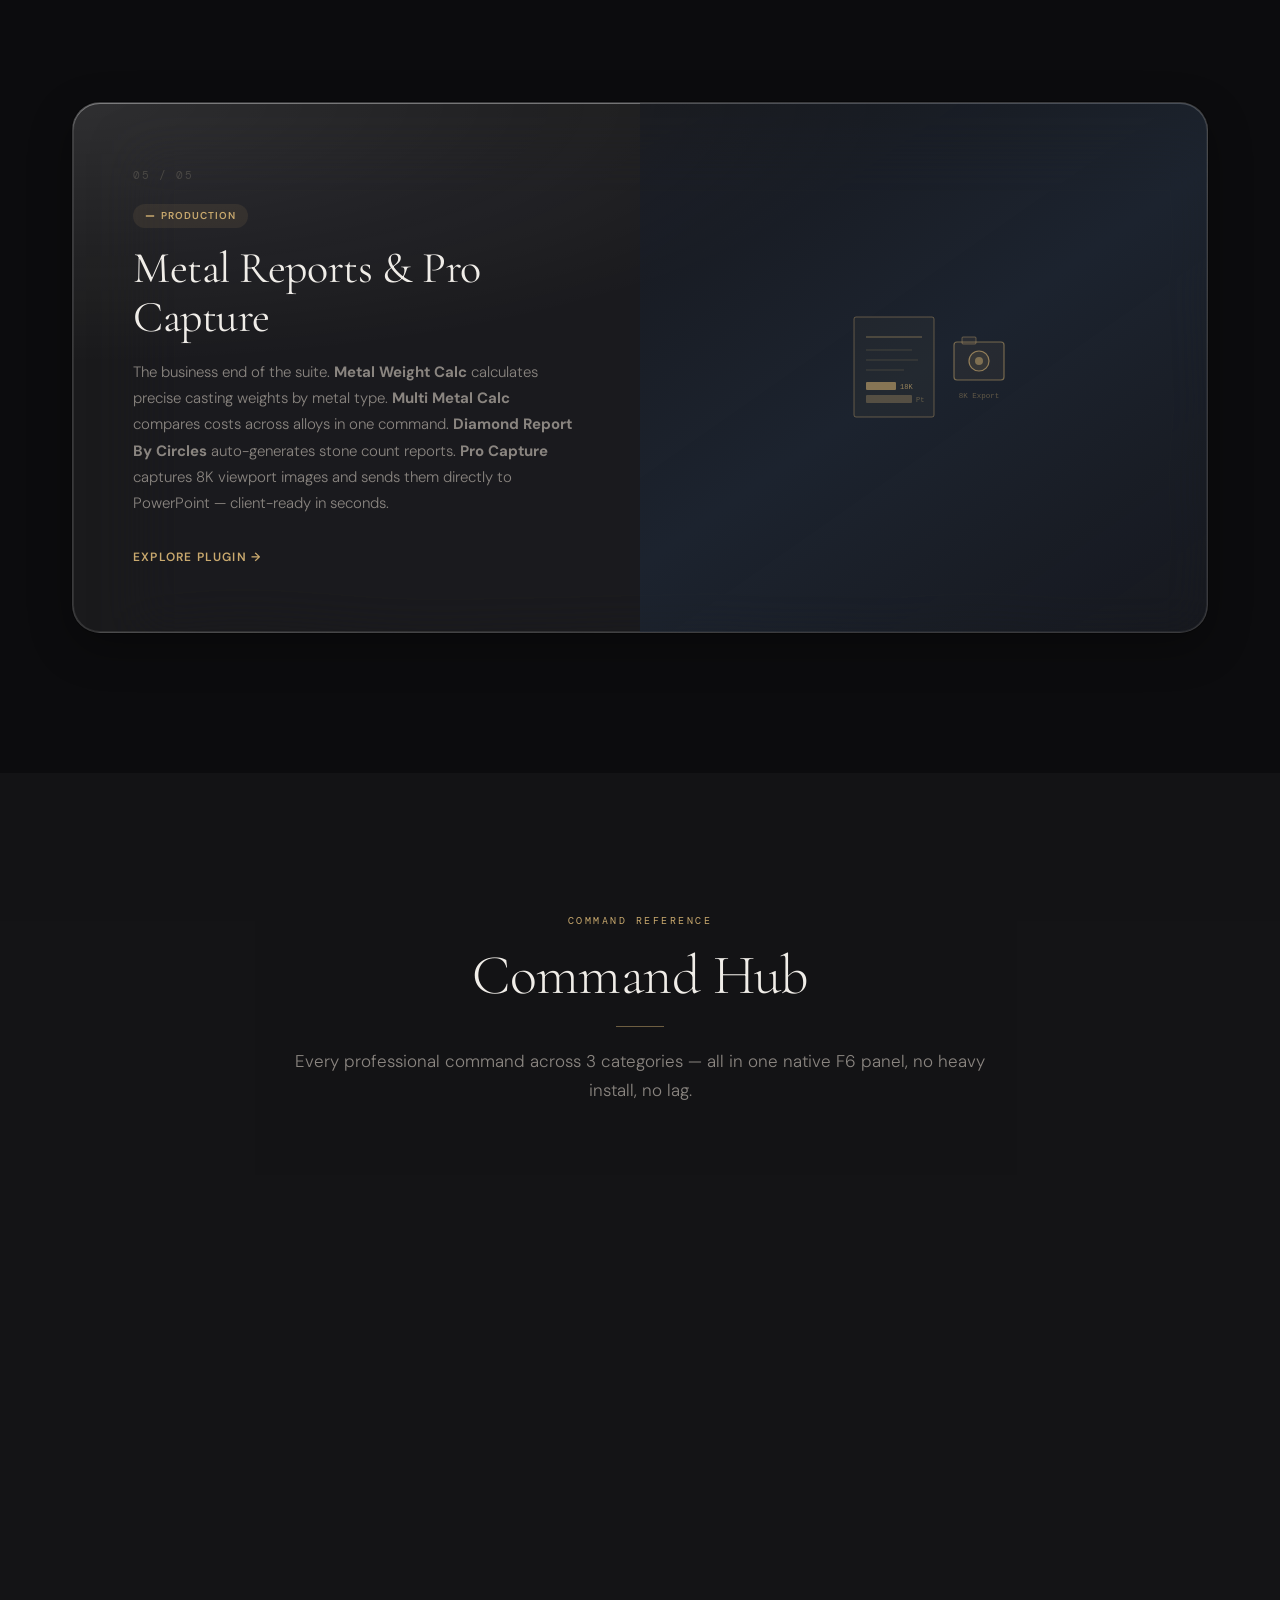
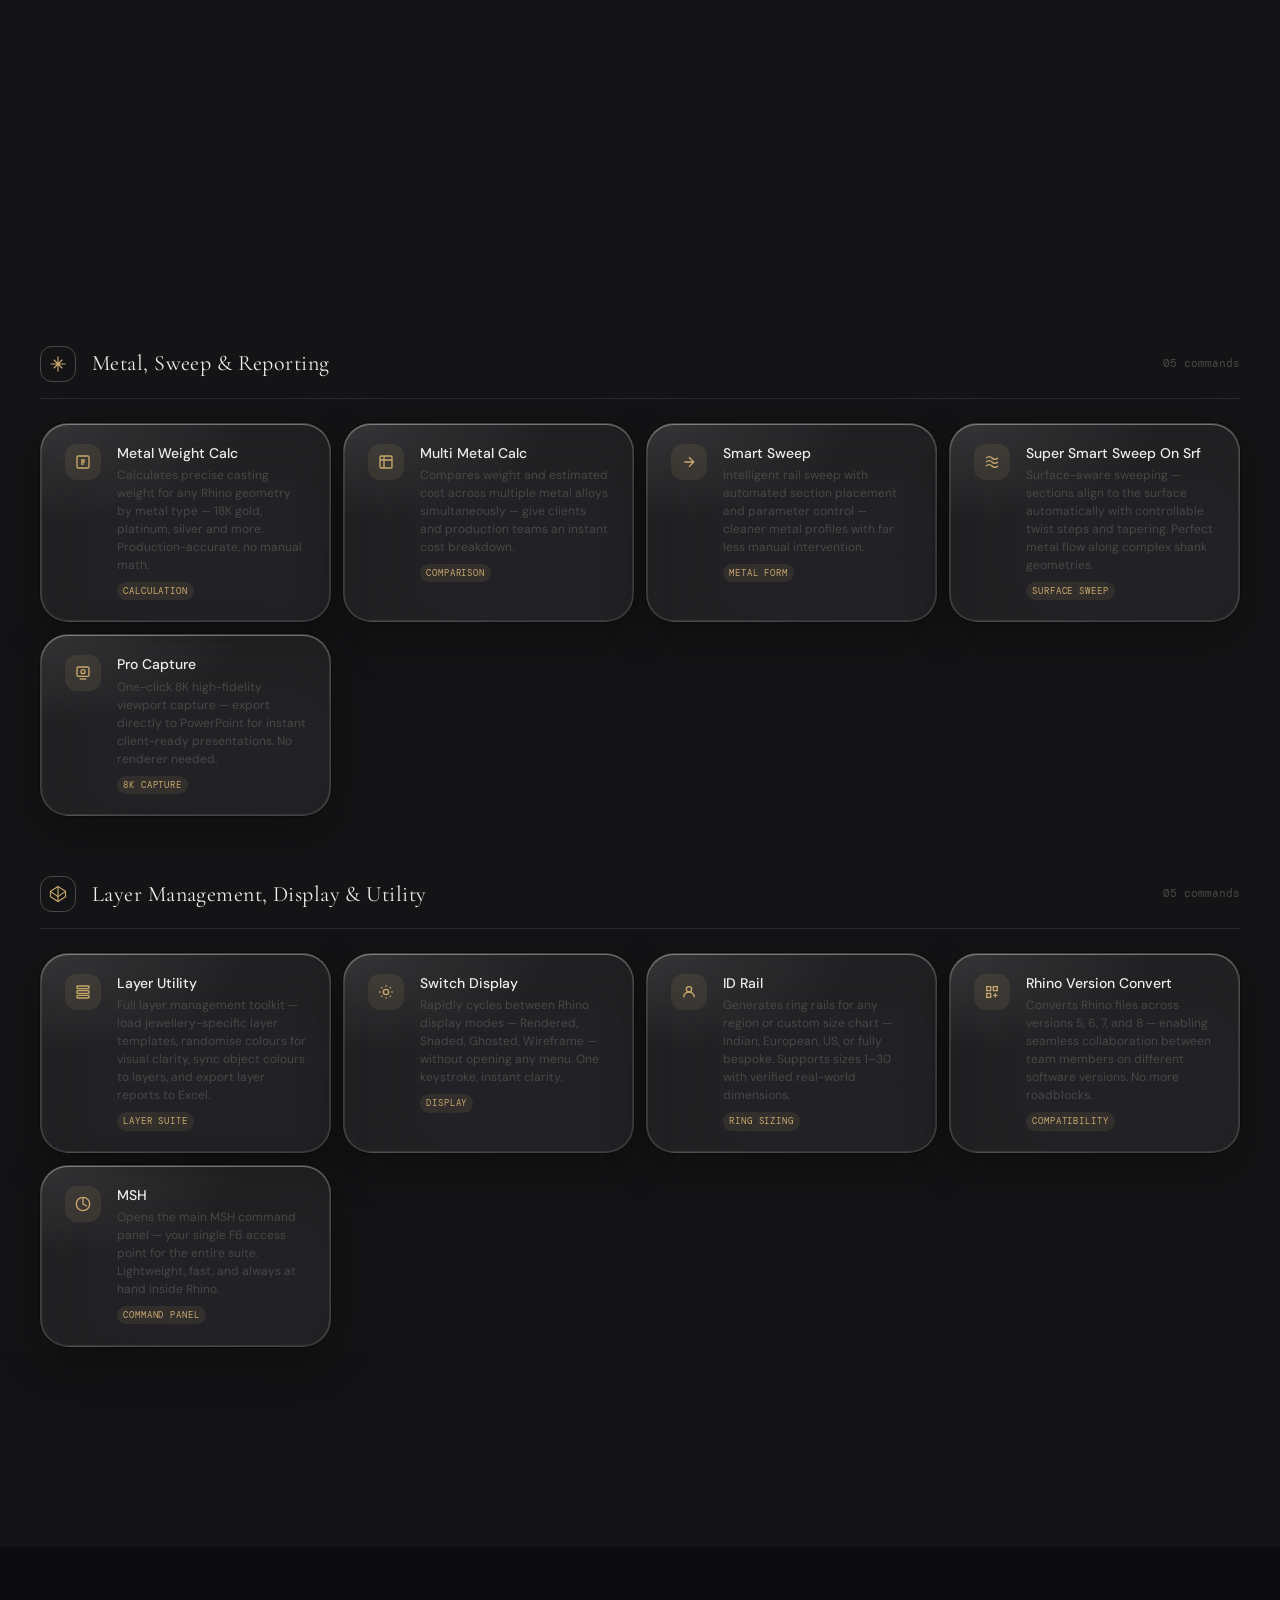
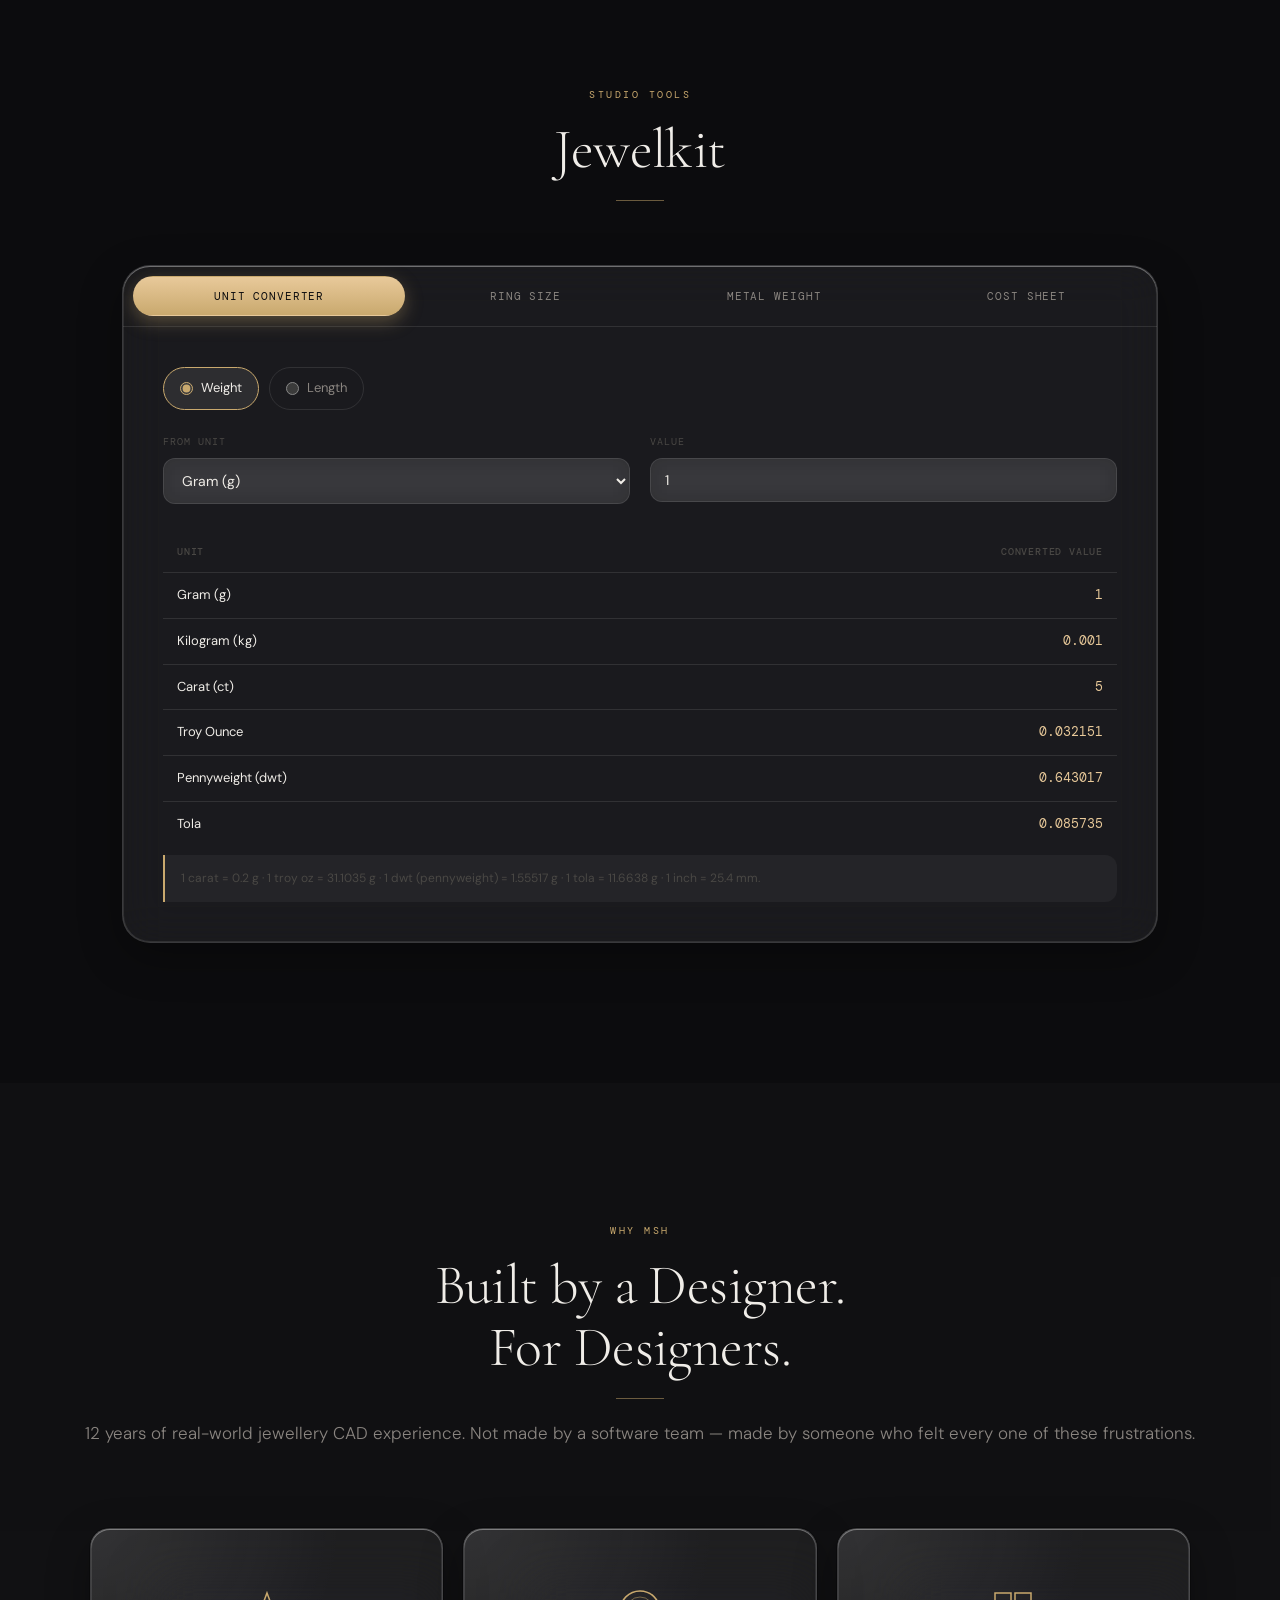
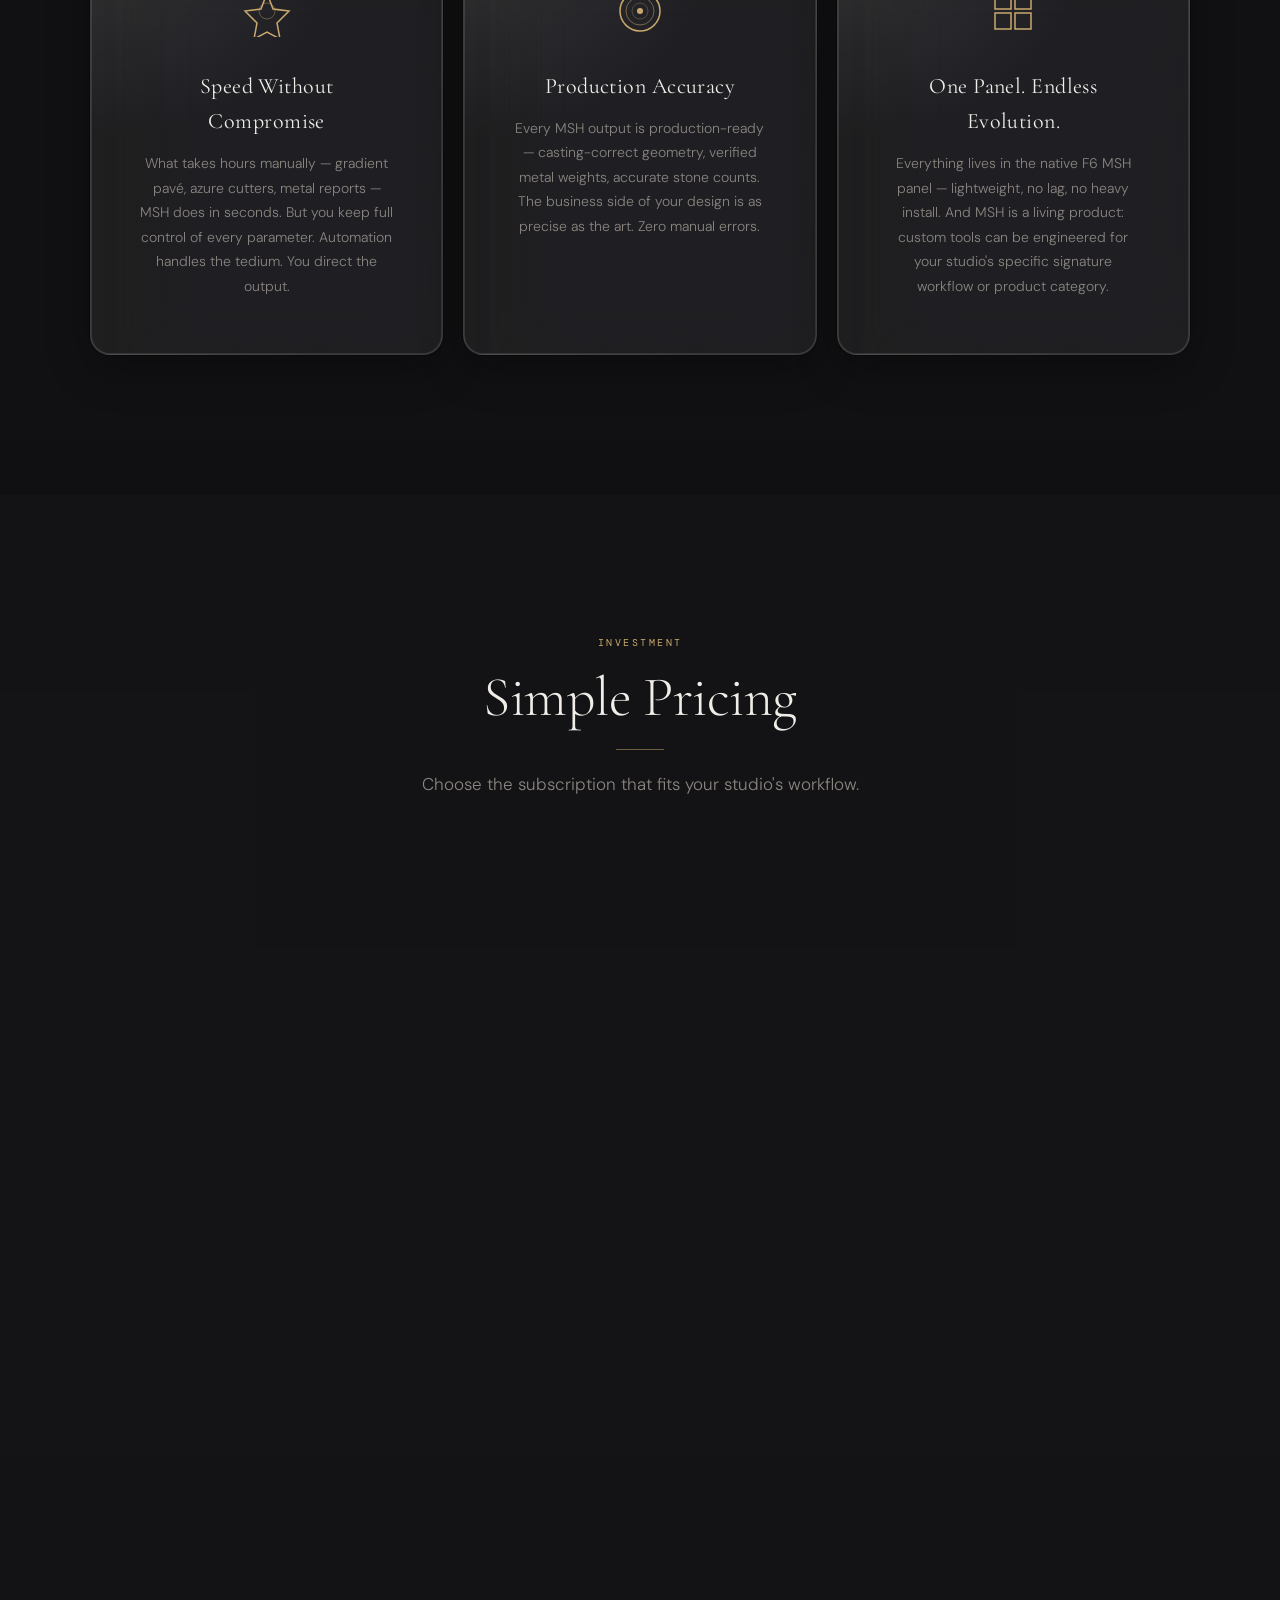
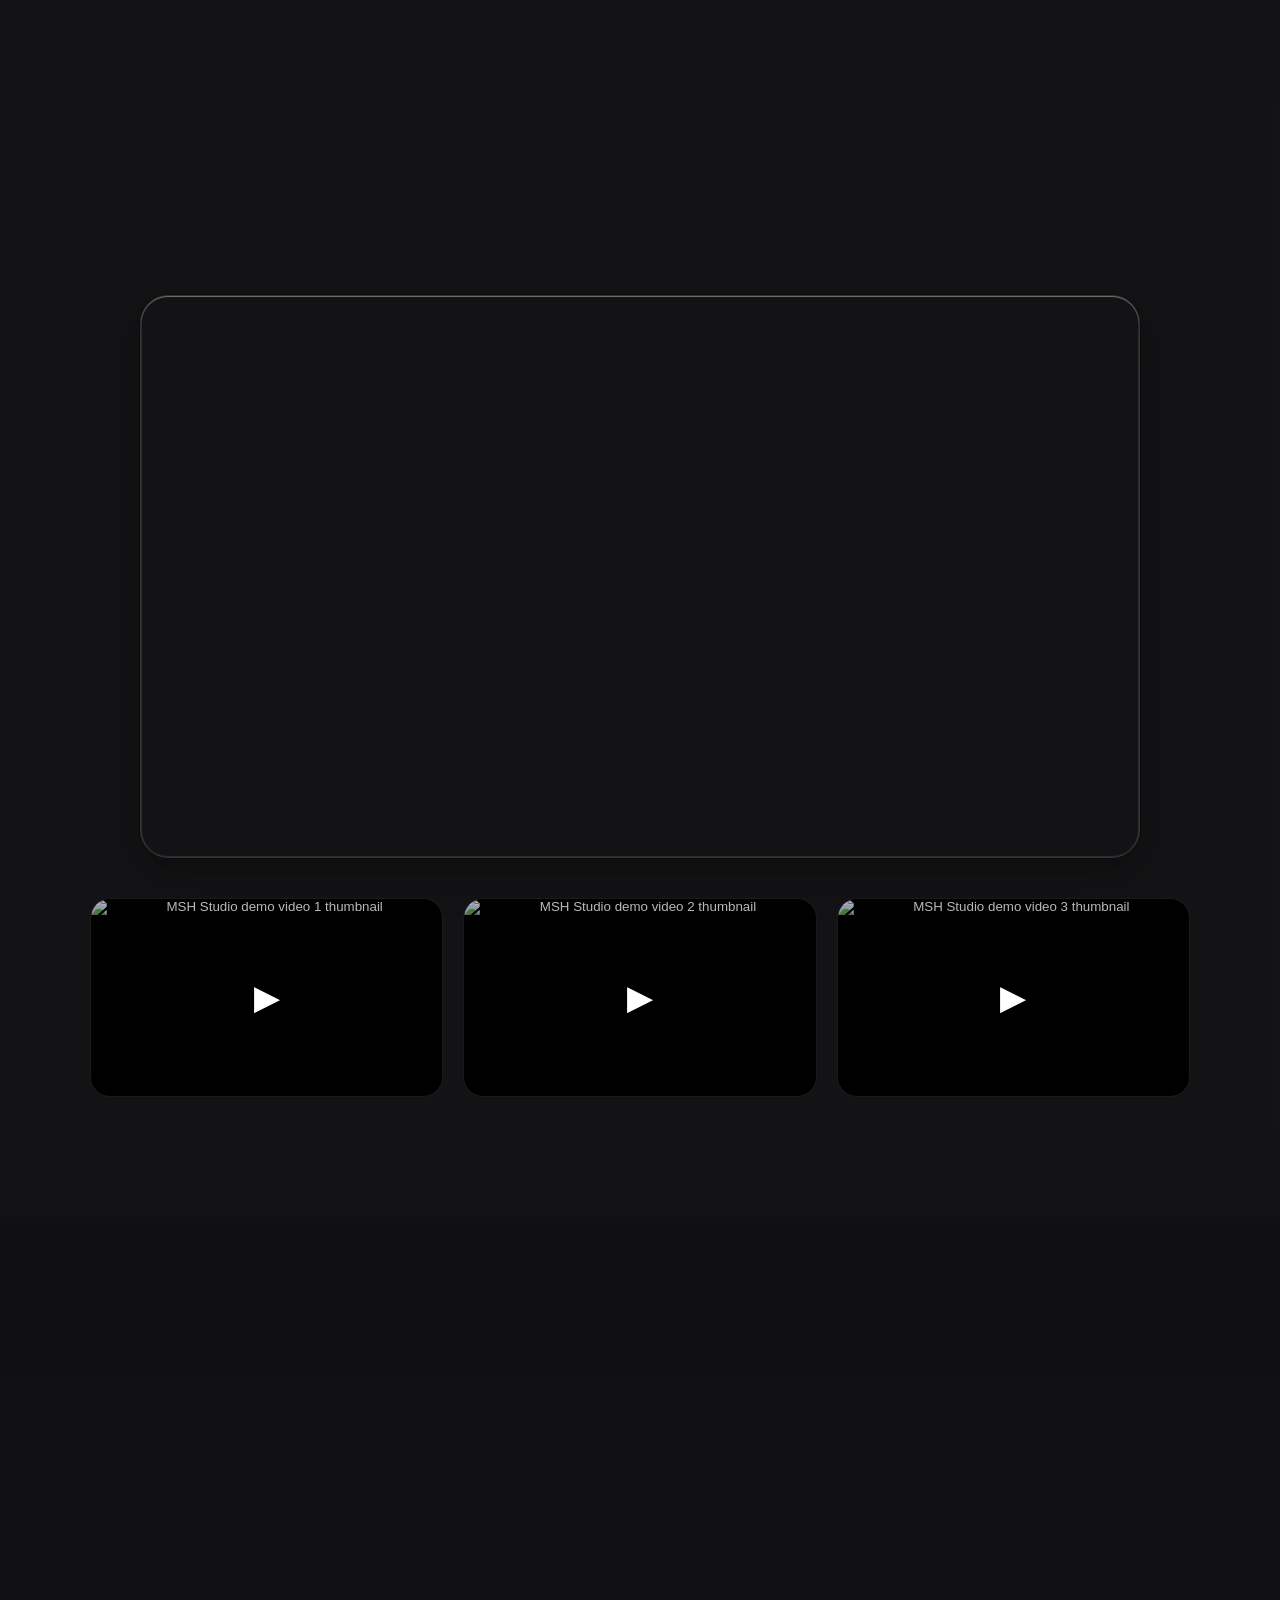
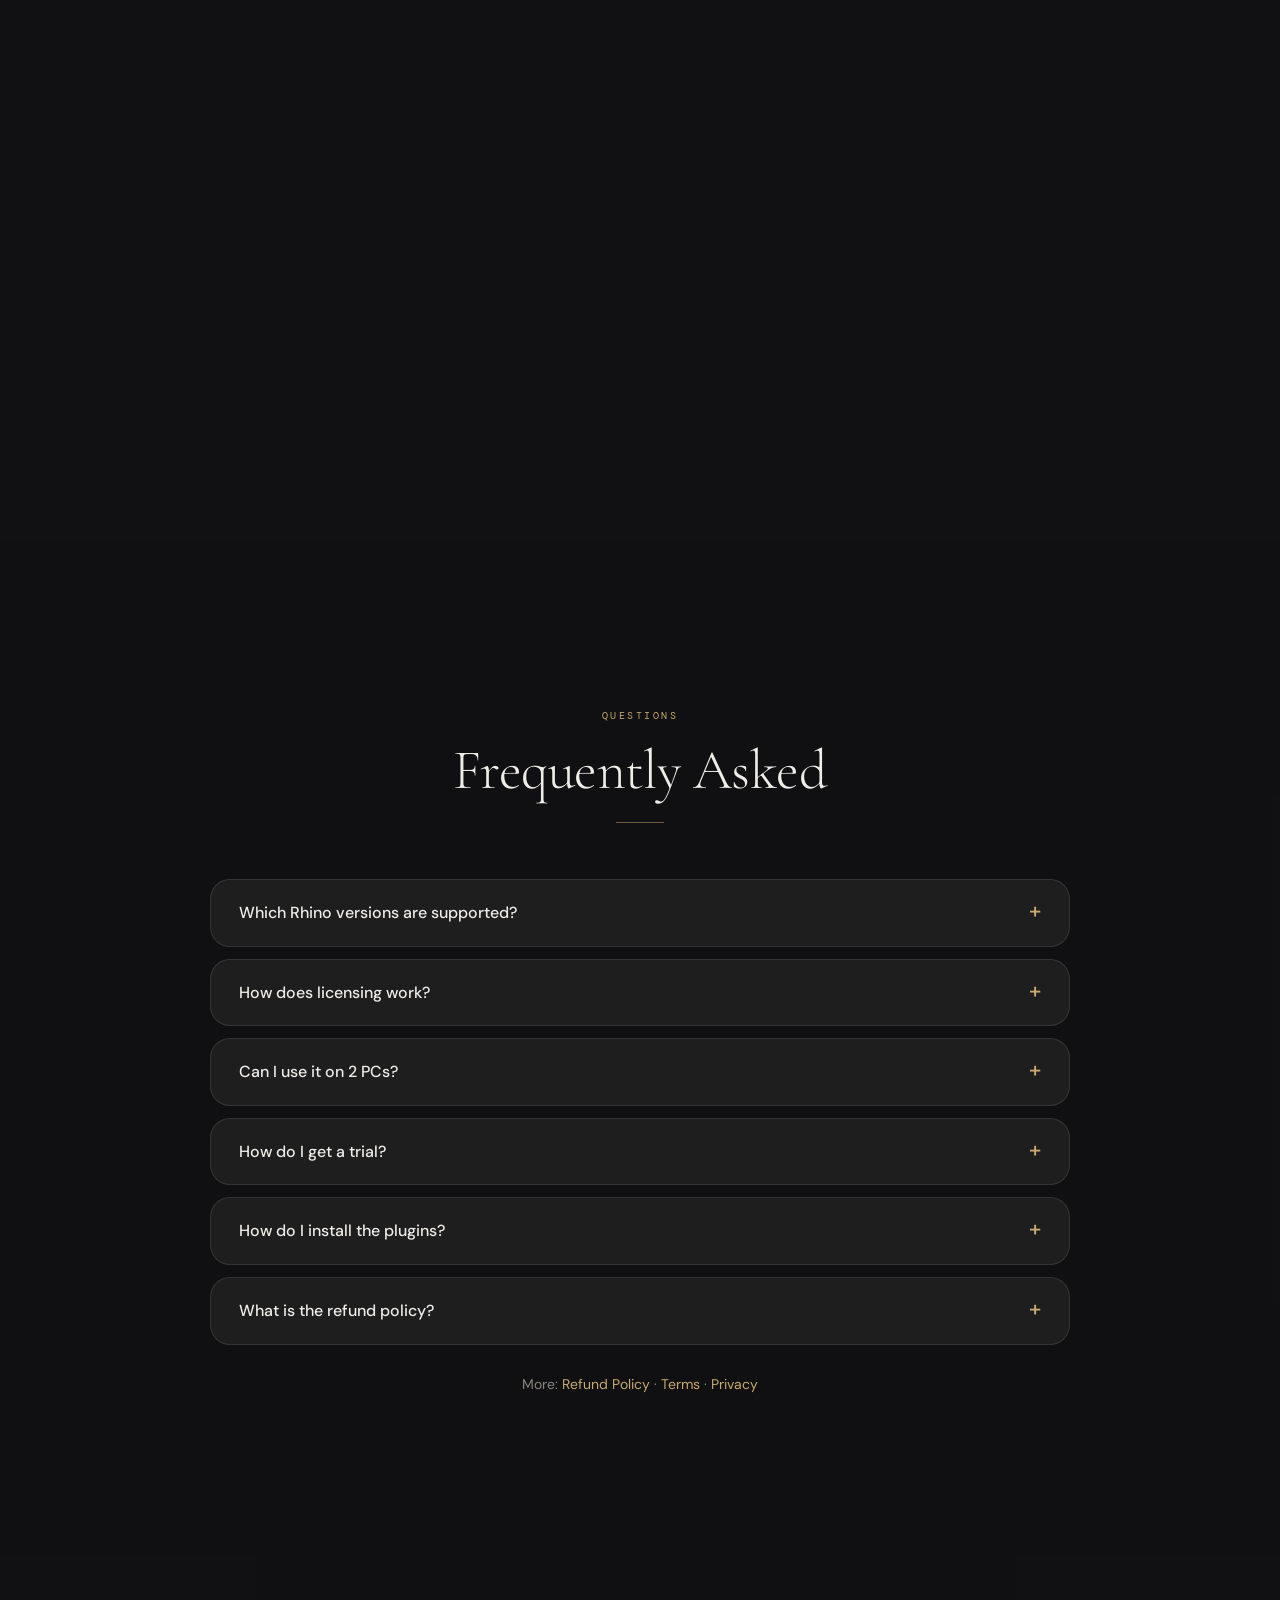
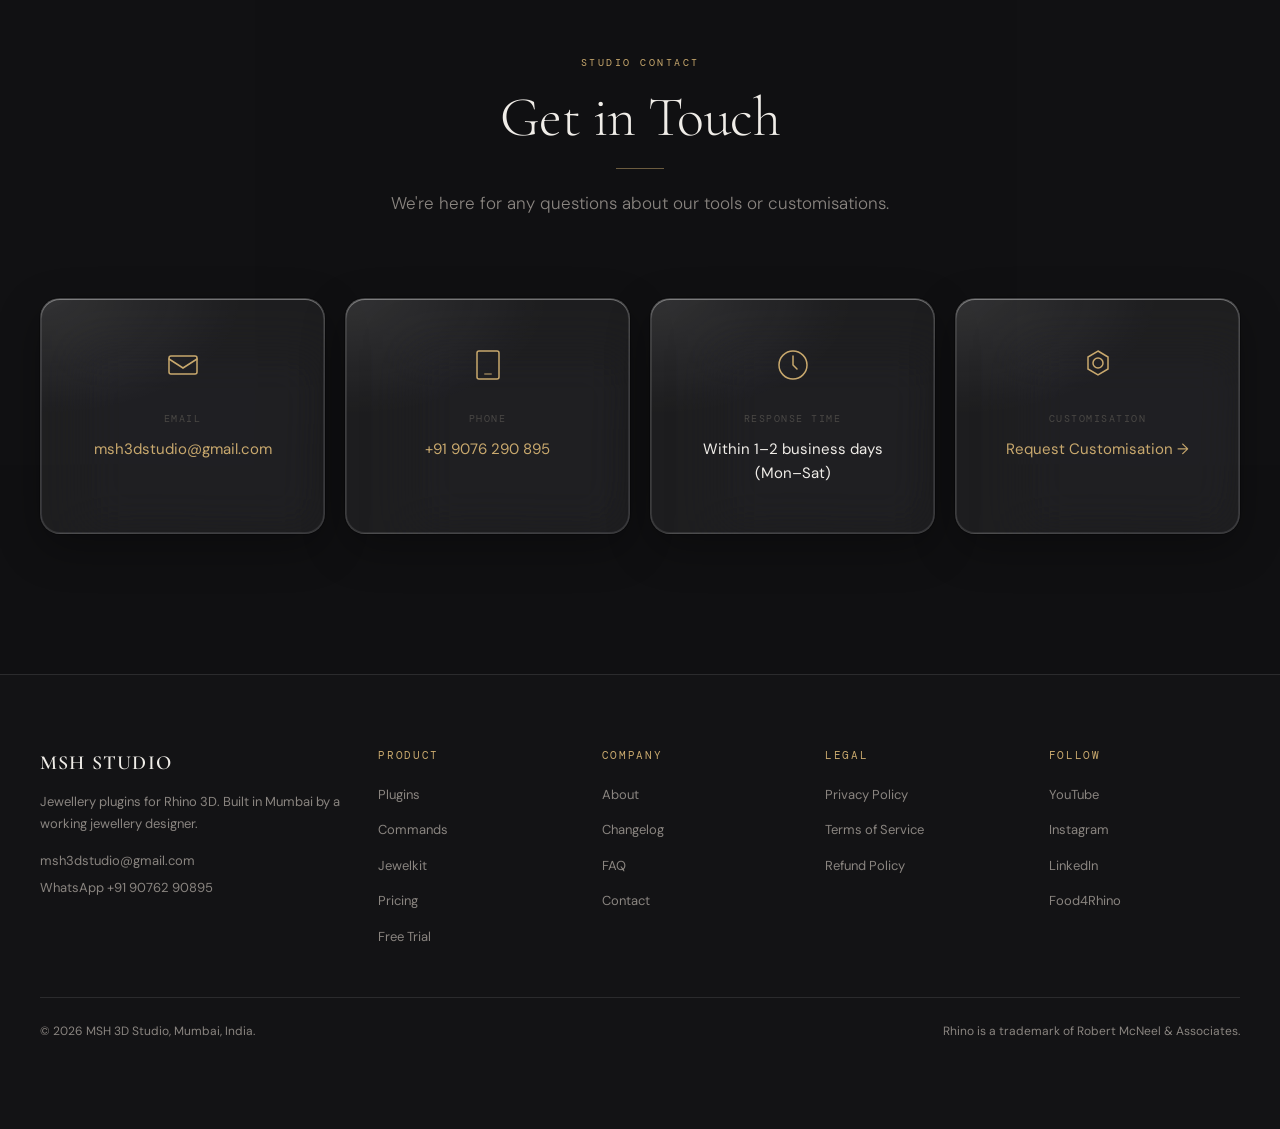
==== commit bfe2a75d: "Update phone number in contact section" ====
--- a/index.html
+++ b/index.html
@@ -2908,7 +2908,7 @@
           <rect x="14" y="26" width="8" height="2" rx="1" fill="currentColor" opacity="0.5"/>
         </svg>
         <div class="contact-label">Phone</div>
-        <div class="contact-value"><a href="tel:+918286452818">+91 8286 452 818</a></div>
+        <div class="contact-value"><a href="tel:+919076290895">+91 9076 290 895</a></div>
       </div>
 
       <div class="contact-item reveal reveal-delay-3">
